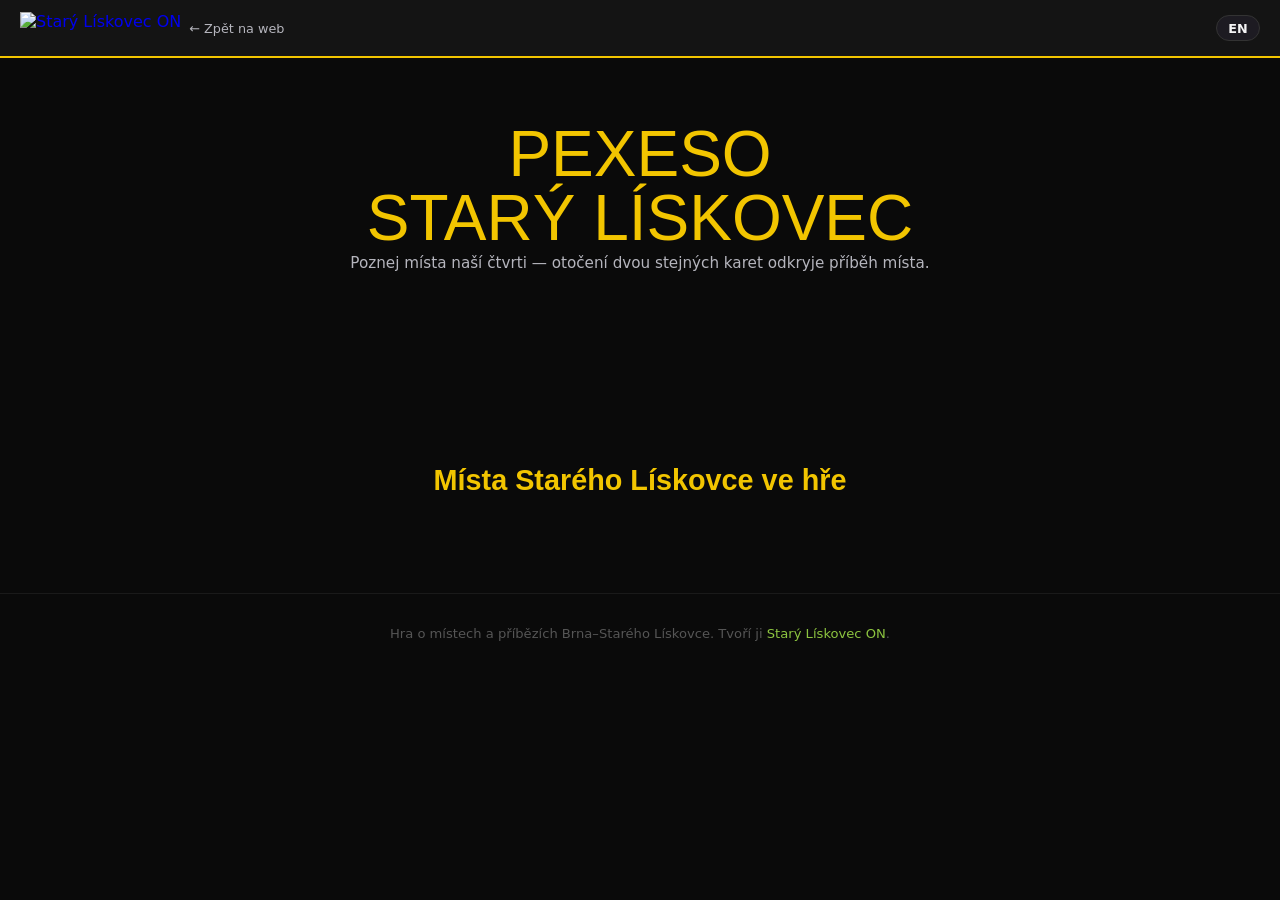
==== pexeso/index.html @ 75db8edc "pexeso: add Rounds 8 & 9 — Doprava (8) and Sport & leisure (8) Round 8 — Doprava a pohyb: tram termi" ====
<!DOCTYPE html>
<html lang="cs">
<head>
  <meta charset="UTF-8" />
  <meta name="viewport" content="width=device-width, initial-scale=1.0" />
  <title>Pexeso Starý Lískovec — Poznej svůj Lískovec</title>
  <meta name="description" content="Zdarma online pexeso s místy Brno-Starý Lískovce. Parky, školy, ulice a zajímavosti naší čtvrti. Hra pro celou rodinu." />
  <meta name="theme-color" content="#0a0a0a" />
  <link rel="canonical" href="https://www.staryliskovec-on.cz/pexeso/" />
  <meta property="og:title" content="Pexeso Starý Lískovec — Poznej svůj Lískovec" />
  <meta property="og:description" content="Zdarma online pexeso s místy Brno-Starý Lískovce. Parky, školy, ulice a zajímavosti naší čtvrti." />
  <meta property="og:image" content="https://www.staryliskovec-on.cz/assets/og-pic.png" />
  <meta property="og:url" content="https://www.staryliskovec-on.cz/pexeso/" />
  <meta property="og:type" content="website" />
  <link rel="icon" type="image/svg+xml" href="../assets/favicon.svg" />
  <link rel="stylesheet" href="../css/fonts.css" />
  <style>
    *, *::before, *::after { box-sizing: border-box; margin: 0; padding: 0; }

    :root {
      --bg:       #0a0a0a;
      --surface:  #141414;
      --surface2: #1d1b22;
      --text:     #f4f4f5;
      --muted:    #b5b5bd;
      --yellow:   #f2c500;
      --green:    #8dc540;
      --violet:   #7a2e8e;
      --radius:   14px;
      --font-d:   "Bebas Neue", "Arial Narrow", sans-serif;
      --font-b:   "Roboto", system-ui, sans-serif;
    }

    html { scroll-behavior: smooth; }
    body { background: var(--bg); color: var(--text); font-family: var(--font-b); min-height: 100dvh; }

    /* ── HEADER ── */
    .site-header {
      display: flex; align-items: center; justify-content: space-between;
      padding: 0.75rem 1.25rem;
      background: var(--surface); border-bottom: 2px solid var(--yellow);
    }
    .site-header a { display: flex; align-items: center; gap: 0.5rem; text-decoration: none; }
    .site-header img { height: 32px; width: auto; }
    .site-header .back { font-size: 0.8rem; color: var(--muted); }
    .lang-btn {
      background: var(--surface2); border: 1px solid #333; color: var(--text);
      font-family: var(--font-b); font-size: 0.8rem; font-weight: 700;
      padding: 0.3rem 0.7rem; border-radius: 999px; cursor: pointer;
    }
    .lang-btn:hover { border-color: var(--yellow); }

    /* ── SCREENS ── */
    .screen { display: none; }
    .screen.active { display: block; }

    /* ── ROUND SELECT ── */
    #screen-select { padding: 2rem 1.25rem; text-align: center; }
    .select-title { font-family: var(--font-d); font-size: clamp(2.5rem, 8vw, 4rem); color: var(--yellow); line-height: 1; margin-bottom: 0.25rem; }
    .select-sub   { font-size: 0.95rem; color: var(--muted); margin-bottom: 2.5rem; }
    .rounds-grid  { display: grid; grid-template-columns: repeat(auto-fit, minmax(240px, 1fr)); gap: 1rem; max-width: 800px; margin: 0 auto 2.5rem; }
    .round-card {
      background: var(--surface2); border: 2px solid #2a2a2a;
      border-radius: var(--radius); padding: 1.5rem 1.25rem;
      cursor: pointer; transition: border-color 0.2s, transform 0.15s;
      text-align: left;
    }
    .round-card:hover { border-color: var(--yellow); transform: translateY(-3px); }
    .round-card.done  { border-color: var(--green); opacity: 0.7; }
    .round-card__emoji { font-size: 2.2rem; margin-bottom: 0.5rem; }
    .round-card__title { font-family: var(--font-d); font-size: 1.5rem; color: var(--yellow); margin-bottom: 0.25rem; }
    .round-card__sub   { font-size: 0.82rem; color: var(--muted); }
    .round-card__badge { display: inline-block; margin-top: 0.75rem; font-size: 0.75rem; font-weight: 700; color: var(--green); }

    /* ── GAME SCREEN ── */
    #screen-game { padding: 1rem 0.75rem; }
    .game-header { display: flex; align-items: center; justify-content: space-between; margin-bottom: 1rem; }
    .game-title  { font-family: var(--font-d); font-size: 1.6rem; color: var(--yellow); }
    .game-score  { font-size: 0.85rem; color: var(--muted); text-align: right; }
    .game-score span { color: var(--text); font-weight: 700; }

    .grid {
      display: grid;
      grid-template-columns: repeat(4, 1fr);
      gap: 0.5rem;
      max-width: 600px;
      margin: 0 auto;
    }

    /* ── CARD ── */
    .card {
      aspect-ratio: 3/4;
      perspective: 800px;
      cursor: pointer;
    }
    .card__inner {
      position: relative; width: 100%; height: 100%;
      transform-style: preserve-3d;
      transition: transform 0.45s cubic-bezier(0.4, 0, 0.2, 1);
      border-radius: 10px;
    }
    .card.flipped .card__inner,
    .card.matched .card__inner { transform: rotateY(180deg); }
    .card.matched { pointer-events: none; }

    .card__face {
      position: absolute; inset: 0;
      backface-visibility: hidden;
      border-radius: 10px;
      overflow: hidden;
      border: 2px solid #2a2a2a;
    }
    .card__back  { background: var(--surface2); display: flex; align-items: center; justify-content: center; }
    .card__back img { width: 72%; height: 72%; object-fit: contain; opacity: 0.9; }
    .card__front { transform: rotateY(180deg); background: var(--surface); }
    .card__front img { width: 100%; height: 78%; object-fit: cover; display: block; }
    .card__front .card__label {
      padding: 0.3rem 0.4rem;
      font-size: 0.65rem; font-weight: 700; line-height: 1.2;
      color: var(--text);
    }
    .card.matched .card__face { border-color: var(--green); }

    /* placeholder when no photo yet */
    .card__photo-placeholder {
      width: 100%; height: 78%;
      display: flex; align-items: center; justify-content: center;
      background: var(--surface2);
      font-size: 2rem;
    }

    /* ── INFO CARD (modal) ── */
    .info-overlay {
      position: fixed; inset: 0; background: rgba(0,0,0,0.7);
      display: flex; align-items: flex-end;
      z-index: 100; opacity: 0; pointer-events: none;
      transition: opacity 0.25s;
    }
    .info-overlay.visible { opacity: 1; pointer-events: auto; }
    .info-card {
      background: var(--surface);
      border-radius: var(--radius) var(--radius) 0 0;
      border-top: 3px solid var(--green);
      width: 100%; max-width: 600px; margin: 0 auto;
      padding: 1.5rem 1.25rem 2rem;
      transform: translateY(100%);
      transition: transform 0.35s cubic-bezier(0.4, 0, 0.2, 1);
      max-height: 75dvh; overflow-y: auto;
    }
    .info-overlay.visible .info-card { transform: translateY(0); }
    .info-card__img { width: 100%; height: 180px; object-fit: cover; border-radius: 8px; margin-bottom: 1rem; }
    .info-card__img-placeholder {
      width: 100%; height: 180px; border-radius: 8px; margin-bottom: 1rem;
      background: var(--surface2); display: flex; align-items: center; justify-content: center; font-size: 3rem;
    }
    .info-card__name     { font-family: var(--font-d); font-size: 1.8rem; color: var(--yellow); line-height: 1; margin-bottom: 0.25rem; }
    .info-card__location { font-size: 0.82rem; color: var(--green); margin-bottom: 0.75rem; }
    .info-card__desc     { font-size: 0.92rem; line-height: 1.6; color: var(--text); margin-bottom: 0.5rem; }
    .info-card__history  { font-size: 0.82rem; line-height: 1.5; color: var(--muted); font-style: italic; margin-bottom: 1.25rem; }
    .info-card__close {
      width: 100%; padding: 0.7rem; background: var(--green); color: #000;
      font-family: var(--font-b); font-size: 0.95rem; font-weight: 700;
      border: none; border-radius: 999px; cursor: pointer;
    }
    .info-card__close:hover { background: #6fa72f; }

    /* ── ROUND COMPLETE ── */
    #screen-round-end { padding: 3rem 1.5rem; text-align: center; }
    .end-emoji  { font-size: 4rem; margin-bottom: 1rem; }
    .end-title  { font-family: var(--font-d); font-size: 3rem; color: var(--yellow); margin-bottom: 0.5rem; }
    .end-stats  { font-size: 1rem; color: var(--muted); margin-bottom: 2rem; }
    .end-stats b { color: var(--text); }
    .btn-row    { display: flex; flex-direction: column; gap: 0.75rem; max-width: 300px; margin: 0 auto; }
    .btn { display: inline-block; padding: 0.75rem 1.75rem; border-radius: 999px; font-weight: 700; font-size: 0.95rem; cursor: pointer; border: 2px solid transparent; text-decoration: none; text-align: center; transition: 0.2s; }
    .btn--green  { background: var(--green);  color: #000; }
    .btn--green:hover  { background: #6fa72f; }
    .btn--yellow { background: var(--yellow); color: #000; }
    .btn--yellow:hover { background: #d4ac00; }
    .btn--ghost  { background: transparent; border-color: #444; color: var(--text); }
    .btn--ghost:hover  { border-color: var(--yellow); color: var(--yellow); }

    /* ── ALL COMPLETE ── */
    #screen-all-done { padding: 3rem 1.5rem; text-align: center; }
    .done-logo { width: 100px; margin: 0 auto 1.5rem; display: block; }
    .done-title { font-family: var(--font-d); font-size: clamp(2rem,10vw,3.5rem); color: var(--yellow); line-height: 1; margin-bottom: 0.5rem; }
    .done-sub   { font-size: 0.95rem; color: var(--muted); max-width: 34ch; margin: 0 auto 2rem; line-height: 1.6; }

    /* ── HIDDEN SEO CONTENT ── */
    .seo-content { max-width: 700px; margin: 3rem auto 2rem; padding: 0 1.25rem; }
    .seo-content h2 { font-family: var(--font-d); font-size: 1.8rem; color: var(--yellow); margin-bottom: 1.5rem; }
    .seo-place { margin-bottom: 1.5rem; padding-bottom: 1.5rem; border-bottom: 1px solid #222; }
    .seo-place h3 { font-size: 1rem; font-weight: 700; color: var(--text); margin-bottom: 0.25rem; }
    .seo-place p  { font-size: 0.85rem; color: var(--muted); line-height: 1.6; }

    /* ── FOOTER ── */
    .site-footer { text-align: center; padding: 2rem 1rem; border-top: 1px solid #1a1a1a; margin-top: 2rem; }
    .site-footer p { font-size: 0.82rem; color: #555; }
    .site-footer a { color: var(--green); text-decoration: none; }
    .site-footer a:hover { text-decoration: underline; }

    /* ── DIFFICULTY SELECTOR ── */
    .diff-selector { display: flex; gap: 0.5rem; justify-content: center; margin-bottom: 2rem; flex-wrap: wrap; }
    .diff-btn {
      background: var(--surface2); border: 2px solid #333; color: var(--text);
      font-family: var(--font-b); font-size: 0.82rem; font-weight: 700;
      padding: 0.4rem 1.2rem; border-radius: 999px; cursor: pointer;
      transition: border-color 0.2s, color 0.2s; text-align: center; line-height: 1.4;
    }
    .diff-btn:hover { border-color: var(--yellow); }
    .diff-btn.active { border-color: var(--yellow); color: var(--yellow); }
    .diff-btn__sub { font-size: 0.68rem; font-weight: 400; color: var(--muted); display: block; }
    .diff-btn.active .diff-btn__sub { color: var(--yellow); opacity: 0.7; }

    /* ── CATEGORY PILLS (in-game) ── */
    .cat-pills { display: flex; gap: 0.4rem; flex-wrap: wrap; padding: 0.25rem 0.75rem 0.5rem; }
    .cat-pill {
      background: var(--surface2); border: 1.5px solid #333; color: var(--muted);
      font-family: var(--font-b); font-size: 0.72rem; font-weight: 700;
      padding: 0.3rem 0.75rem; border-radius: 999px; cursor: pointer;
      transition: border-color 0.15s, color 0.15s;
    }
    .cat-pill:hover { border-color: var(--yellow); color: var(--text); }
    .cat-pill.active { border-color: var(--yellow); color: var(--yellow); pointer-events: none; }

    @media (max-width: 400px) {
      .grid { grid-template-columns: repeat(4, 1fr); gap: 0.3rem; }
    }
  </style>
</head>
<body>

<header class="site-header">
  <a href="../" aria-label="Starý Lískovec ON">
    <img src="../assets/logo-slon-podelne.svg" alt="Starý Lískovec ON" />
    <span class="back" data-i18n="back_link">← Zpět na web</span>
  </a>
  <button class="lang-btn" id="lang-btn" type="button">EN</button>
</header>

<!-- ═══════════════════════════════════════════════════
     SCREEN 1: Round selector
════════════════════════════════════════════════════ -->
<div class="screen active" id="screen-select">
  <div style="padding: 2rem 1.25rem; text-align: center;">
    <p class="select-title" data-i18n="title">PEXESO<br>STARÝ LÍSKOVEC</p>
    <p class="select-sub" data-i18n="subtitle">Poznej místa naší čtvrti — otočení dvou stejných karet odkryje příběh místa.</p>
    <div class="diff-selector" id="diff-selector"></div>
    <div class="rounds-grid" id="rounds-grid"></div>
  </div>
  <section class="seo-content" aria-label="Místa ve hře">
    <h2 data-i18n="seo_heading">Místa Starého Lískovce ve hře</h2>
    <div id="seo-list"></div>
  </section>
</div>

<!-- ═══════════════════════════════════════════════════
     SCREEN 2: Game
════════════════════════════════════════════════════ -->
<div class="screen" id="screen-game">
  <div id="game-header" class="game-header" style="padding: 0 0.75rem;"></div>
  <div class="cat-pills" id="cat-pills"></div>
  <div class="grid" id="grid"></div>
</div>

<!-- ═══════════════════════════════════════════════════
     SCREEN 3: Round complete
════════════════════════════════════════════════════ -->
<div class="screen" id="screen-round-end">
  <div class="end-emoji">🎉</div>
  <p class="end-title" data-i18n="round_done">Kolo splněno!</p>
  <p class="end-stats" id="end-stats"></p>
  <div class="btn-row" id="end-btns"></div>
</div>

<!-- ═══════════════════════════════════════════════════
     SCREEN 4: All done
════════════════════════════════════════════════════ -->
<div class="screen" id="screen-all-done">
  <img class="done-logo" src="../assets/logo-slon.svg" alt="Starý Lískovec ON" />
  <p class="done-title" data-i18n="all_done_title">Znáš Lískovec!</p>
  <p class="done-sub" data-i18n="all_done_sub">Prošel/a jsi všechna tři kola a poznal/a 18 míst naší čtvrti. Skvělá práce!</p>
  <div class="btn-row" style="max-width:300px; margin: 0 auto;">
    <a class="btn btn--yellow" href="../" data-i18n="all_done_cta">Víc o Starém Lískovci ON →</a>
    <button class="btn btn--ghost" id="btn-restart" data-i18n="restart">Hrát znovu</button>
  </div>
</div>

<!-- ═══════════════════════════════════════════════════
     INFO CARD OVERLAY
════════════════════════════════════════════════════ -->
<div class="info-overlay" id="info-overlay" role="dialog" aria-modal="true" aria-label="Informace o místě">
  <div class="info-card" id="info-card">
    <div id="info-media"></div>
    <p class="info-card__name"    id="info-name"></p>
    <p class="info-card__location" id="info-location"></p>
    <p class="info-card__desc"    id="info-desc"></p>
    <p class="info-card__history" id="info-history"></p>
    <button class="info-card__close" id="info-close" data-i18n="info_close">Pokračovat ve hře</button>
  </div>
</div>

<footer class="site-footer">
  <p data-i18n="footer_text">Hra o místech a příbězích Brna–Starého Lískovce. Tvoří ji <a href="../">Starý Lískovec ON</a>.</p>
</footer>

<script>
// ══════════════════════════════════════════════════════════
//  GAME DATA
//
//  ROUNDS is the master list of categories. Each round has a
//  `places` pool — add as many entries as you like. When the
//  player starts a round, a random subset is drawn from the
//  pool (size depends on the chosen difficulty), so the game
//  is different every time.
//
//  Shape of each place object:
//    {
//      id: "unique-slug",       // internal identifier — no spaces, no Czech diacritics
//      photo: "assets/foo.jpg", // relative path, or null to show the emoji instead
//      emoji: "🌳",             // fallback icon shown when photo is null
//      cs: { name, location, desc, history },  // Czech text
//      en: { name, location, desc, history },  // English text
//    }
//
//  Both `cs` and `en` blocks are required — the game switches
//  language without reloading, so both must always be present.
// ══════════════════════════════════════════════════════════
const ROUNDS = [
  {
    id: 1, emoji: "🌳",
    cs: { title: "Příroda a parky" },
    en: { title: "Nature & parks" },
    places: [
      {
        id: "park-pod-sidlistem", photo: null, emoji: "🌲",
        cs: { name: "Park Pod sídlištěm", location: "Pod sídlištěm, Brno-Starý Lískovec",
          desc: "Oblíbený park místních obyvatel s travnatými plochami a vzrostlými stromy. Pravidelně se zde konají komunitní úklidy, které organizují místní spolky.",
          history: "Park vznikl v 70. letech 20. století jako součást plánování sídlištní zástavby. Prošel postupnými úpravami a dnes slouží všem generacím." },
        en: { name: "Pod sídlištěm Park", location: "Pod sídlištěm, Brno-Starý Lískovec",
          desc: "A favourite park with grassy areas and mature trees, hosting regular community clean-ups organised by local associations.",
          history: "The park was laid out in the 1970s as part of housing estate planning and has been gradually improved to serve all generations." },
      },
      {
        id: "hriste-labska", photo: null, emoji: "⚽",
        cs: { name: "Hřiště u ZŠ Labská", location: "Labská, Brno-Starý Lískovec",
          desc: "Sportovní areál u základní školy Labská. Slouží žákům přes den a veřejnosti po vyučování — ideální místo pro fotbal, basketbal i volný pohyb.",
          history: "Hřiště bylo vybudováno společně se školou v 60. letech a od té doby prošlo několika rekonstrukcemi povrchu." },
        en: { name: "Sports field, ZŠ Labská", location: "Labská, Brno-Starý Lískovec",
          desc: "The sports area beside Labská primary school serves pupils during the day and the public after hours — ideal for football, basketball and free play.",
          history: "Built alongside the school in the 1960s, the pitch has been resurfaced several times since." },
      },
      {
        id: "park-kroupova", photo: null, emoji: "🌳",
        cs: { name: "Zeleň u Kroupovy", location: "Kroupova, Brno-Starý Lískovec",
          desc: "Zelený pás podél ulice Kroupova poskytuje stín a prostor k odpočinku. Místní ho využívají pro procházky s dětmi i domácími mazlíčky.",
          history: "Stromořadí podél Kroupovy bylo vysazeno při výstavbě okolní zástavby a tvoří jeden z mála přirozených zelených koridorů v části obce." },
        en: { name: "Green strip, Kroupova", location: "Kroupova, Brno-Starý Lískovec",
          desc: "A green belt along Kroupova street providing shade and a place to rest, popular for walks with children and pets.",
          history: "The tree line was planted during the surrounding construction and forms one of the few natural green corridors in this part of the district." },
      },
      {
        id: "hriste-kosmonautu", photo: null, emoji: "🛝",
        cs: { name: "Dětské hřiště Kosmonautů", location: "Kosmonautů, Brno-Starý Lískovec",
          desc: "Jedno z nejfrekventovanějších dětských hřišť v obvodu. Houpačky, skluzavky a pískoviště lákají rodiny z celého sídliště.",
          history: "Hřiště bylo obnoveno v roce 2019 za přispění městské části a nahradilo původní zastaralé vybavení z 80. let." },
        en: { name: "Playground, Kosmonautů", location: "Kosmonautů, Brno-Starý Lískovec",
          desc: "One of the busiest playgrounds in the district. Swings, slides and a sandpit attract families from across the estate.",
          history: "Renovated in 2019 with city-district funding, replacing the original equipment from the 1980s." },
      },
      {
        id: "lesopark", photo: null, emoji: "🍃",
        cs: { name: "Lesopark na hranici obvodu", location: "Jihozápadní okraj, Brno-Starý Lískovec",
          desc: "Přírodní lesopark na jihozápadní hranici obvodu navazuje na Kohoutovický les. Oblíbené místo pro procházky, nordic walking i výlety s dětmi.",
          history: "Lesní porosty zde existují od středověku. V moderní době slouží jako přirozený biokoridor a útočiště pro ptactvo i drobnou zvěř." },
        en: { name: "Forest park, SW border", location: "Southwest edge, Brno-Starý Lískovec",
          desc: "A natural forest park on the south-western boundary connecting to Kohoutovice forest — popular for walks, nordic walking and family outings.",
          history: "Woodland has existed here since medieval times. Today it serves as a natural wildlife corridor and refuge for birds and small animals." },
      },
      {
        id: "komunitni-zahrada", photo: null, emoji: "🌻",
        cs: { name: "Komunitní zahrada", location: "Starý Lískovec (plánovaná lokalita)",
          desc: "Plánovaná komunitní zahrada, kde by si sousedé mohli pěstovat zeleninu, bylinky a ovoce. Projekt podporuje náš volební program.",
          history: "Komunitní zahrady se v Brně rozvíjí od roku 2010. Starý Lískovec zatím vlastní prostor nemá — chceme to změnit." },
        en: { name: "Community garden", location: "Starý Lískovec (planned location)",
          desc: "A planned community garden where neighbours could grow vegetables, herbs and fruit together — a project supported by our programme.",
          history: "Community gardens have been developing in Brno since 2010. Starý Lískovec has no dedicated space yet — we want to change that." },
      },
      {
        id: "zahradky", photo: null, emoji: "🥕",
        cs: { name: "Zahrádkářská kolonie", location: "Jihozápadní okraj, Brno-Starý Lískovec",
          desc: "Rozsáhlá kolonie zahrádek na okraji sídliště, kde místní pěstují zeleninu, ovoce i okrasné rostliny. Klidné místo pro relaxaci a kontakt s přírodou.",
          history: "Zahrádkářské kolonie vznikaly v Brně od 50. let jako kompenzace sídlištního způsobu bydlení. Tato kolonie funguje od 60. let a sdružuje přes 80 zahrádkářů." },
        en: { name: "Allotment gardens", location: "Southwest edge, Brno-Starý Lískovec",
          desc: "An extensive allotment colony at the estate's edge where locals grow vegetables, fruit and ornamentals — a quiet retreat and connection to nature.",
          history: "Allotment colonies spread across Brno from the 1950s as compensation for apartment living. This one has operated since the 1960s with over 80 plot-holders." },
      },
      {
        id: "dtj-hriste", photo: null, emoji: "🏟️",
        cs: { name: "Sportoviště DTJ", location: "Starý Lískovec, Brno",
          desc: "Sportovní areál Dělnické tělovýchovné jednoty s hřišti pro fotbal, tenis a volnočasové aktivity. Středisko sportu pro celé sídliště.",
          history: "DTJ působí v Starém Lískovci od meziválečného období. Areál byl rozšířen v 80. letech a dodnes slouží desítkám sportovních oddílů pro děti i dospělé." },
        en: { name: "DTJ sports complex", location: "Starý Lískovec, Brno",
          desc: "A sports complex of the Workers' Athletic Association with football, tennis and leisure facilities — the district's main sports hub.",
          history: "The DTJ has been active in Starý Lískovec since the inter-war period. The complex was expanded in the 1980s and still hosts dozens of sports clubs." },
      },
    ]
  },
  {
    id: 2, emoji: "🏛️",
    cs: { title: "Kultura a školy" },
    en: { title: "Culture & schools" },
    places: [
      {
        id: "kulturni-dum", photo: null, emoji: "🎭",
        cs: { name: "Kulturní dům Starý Lískovec", location: "Starý Lískovec, Brno",
          desc: "Centrum kulturního a společenského života ve čtvrti. Konají se zde plesy, divadelní představení, výstavy a komunitní akce včetně zahájení naší kampaně.",
          history: "Kulturní dům byl vybudován v 70. letech jako součást vybavenosti sídliště. Prošel rekonstrukcí a dnes nabízí moderní zázemí pro kulturní život obvodu." },
        en: { name: "Starý Lískovec Community Centre", location: "Starý Lískovec, Brno",
          desc: "The hub of cultural and community life in the district — hosting balls, theatre, exhibitions and events, including the launch of our campaign.",
          history: "Built in the 1970s as part of the housing estate amenities, the centre was renovated and now offers modern facilities for local cultural life." },
      },
      {
        id: "zs-labska", photo: null, emoji: "🎒",
        cs: { name: "ZŠ Labská", location: "Labská 27, Brno–Starý Lískovec",
          desc: "Největší základní škola v obvodu s 464 žáky a 20 třídami. Nabízí sportovní třídy zaměřené na lední hokej od 5. ročníku. Součástí areálu je bazén, dvě tělocvičny a rozsáhlé venkovní hřiště.",
          history: "Škola byla otevřena v roce 1967 a nese název ulice, na níž stojí. Za svou historii vychovala celé generace obyvatel Lískovce." },
        en: { name: "Labská Primary School", location: "Labská 27, Brno–Starý Lískovec",
          desc: "The largest school in the district with 464 pupils and 20 classes. Offers sports-focused classes in ice hockey from grade 5. The campus includes a swimming pool, two gyms and extensive outdoor facilities.",
          history: "The school opened in 1967 and is named after the street it stands on. Over the decades it has educated entire generations of Lískovec residents." },
      },
      {
        id: "zs-bosonozska", photo: null, emoji: "🏫",
        cs: { name: "ZŠ Bosonožská", location: "Bosonožská 9, Brno–Starý Lískovec",
          desc: "Škola s 504 žáky a 22 třídami, fakultní škola Pedagogické fakulty MU. Disponuje dvěma tělocvičnami, novým venkovním hřištěm, jazykovými učebnami a dvěma počítačovými laboratořemi.",
          history: "Spolupracuje s Masarykovou univerzitou jako místo praxe budoucích učitelů. Leží na jihozápadním okraji obvodu a je dobře dostupná tramvajemi i autobusy." },
        en: { name: "Bosonožská Primary School", location: "Bosonožská 9, Brno–Starý Lískovec",
          desc: "A school of 504 pupils in 22 classes and a faculty school of the MU Faculty of Education. Facilities include two gyms, a new outdoor pitch, language rooms and two computer labs.",
          history: "The school cooperates with Masaryk University as a training ground for future teachers. It is well served by trams and buses on the south-western edge of the district." },
      },
      {
        id: "zs-premyslovny", photo: null, emoji: "🧒",
        cs: { name: "ZŠ a MŠ Elišky Přemyslovny", location: "Elišky Přemyslovny 10, Brno–Starý Lískovec",
          desc: "Menší škola rodinného typu s přibližně 270 žáky, jejíž součástí je i mateřská škola. Příjemná atmosféra a přímé propojení se samosprávou MČ jsou jejím hlavním rysem.",
          history: "Školu zřizuje přímo MČ Brno-Starý Lískovec. Je pojmenovaná po Elišce Přemyslovně, české královně ze 14. století." },
        en: { name: "Elišky Přemyslovny Primary & Nursery School", location: "Elišky Přemyslovny 10, Brno–Starý Lískovec",
          desc: "A smaller, family-type school of around 270 pupils which also includes a nursery school. Its relaxed atmosphere and close community ties are its defining qualities.",
          history: "Established directly by the Starý Lískovec city district. Named after Eliška Přemyslovna, a 14th-century Bohemian queen." },
      },
      {
        id: "knihovna", photo: null, emoji: "📚",
        cs: { name: "Místní knihovna", location: "Starý Lískovec, Brno",
          desc: "Pobočka Moravské zemské knihovny v Starém Lískovci. Nabízí výpůjčky, dětský koutek a přednáškové akce. Místo debat a setkání.",
          history: "Knihovna v obvodu funguje od 80. let a postupně rozšiřovala svou nabídku. Dnes je důležitým komunitním prostorem pro vzdělávání i volný čas." },
        en: { name: "Local library", location: "Starý Lískovec, Brno",
          desc: "A branch of the Moravian Regional Library offering loans, a children's corner and lecture events — a venue for debates and community meetings.",
          history: "The library has been serving the district since the 1980s, gradually expanding its offer into an important community space for education and leisure." },
      },
      {
        id: "sokolovna", photo: null, emoji: "🤸",
        cs: { name: "Sokolovna Starý Lískovec", location: "Starý Lískovec, Brno",
          desc: "Tělocvična a spolkový dům místního Sokola. Nabízí sportovní aktivity pro děti i dospělé a hostí komunitní setkání po celý rok.",
          history: "Sokolská jednota v Starém Lískovci působí od počátku 20. století a sokolovna je symbolem kontinuity spolkového života v obvodu." },
        en: { name: "Sokol hall, Starý Lískovec", location: "Starý Lískovec, Brno",
          desc: "The gym and clubhouse of the local Sokol association, offering sports activities for children and adults and hosting community events year-round.",
          history: "The Sokol association in Starý Lískovec dates to the early 20th century; the hall symbolises the continuity of civic life in the district." },
      },
      {
        id: "kostel", photo: null, emoji: "⛪",
        cs: { name: "Kostel sv. Jana Nepomuckého", location: "Starý Lískovec, Brno",
          desc: "Farní kostel jako duchovní a architektonická dominanta obvodu. Místo pravidelných bohoslužeb i kulturních akcí.",
          history: "Kostel sv. Jana Nepomuckého pochází z 18. století a je jednou z nejstarších staveb v Starém Lískovci, připomínající historii obce před výstavbou sídliště." },
        en: { name: "St John of Nepomuk Church", location: "Starý Lískovec, Brno",
          desc: "The parish church — a spiritual and architectural landmark of the district, hosting regular services and cultural events.",
          history: "The Church of St John of Nepomuk dates from the 18th century and is one of the oldest buildings in Starý Lískovec, recalling the village that preceded the housing estate." },
      },
      {
        id: "ms", photo: null, emoji: "🧒",
        cs: { name: "Mateřská škola", location: "Starý Lískovec, Brno",
          desc: "Mateřská škola v obvodu je nezbytnou součástí zázemí pro mladé rodiny. Kapacita a kvalita předškolní výchovy patří mezi naše hlavní priority.",
          history: "Mateřská škola v Starém Lískovci vznikla spolu se sídlišťní zástavbou v 60.–70. letech a od té doby pečuje o nejmenší obyvatele čtvrti." },
        en: { name: "Kindergarten", location: "Starý Lískovec, Brno",
          desc: "The local kindergarten is essential infrastructure for young families. Capacity and quality of pre-school care are key priorities in our programme.",
          history: "The kindergarten was established alongside the housing estate construction in the 1960s–70s and has cared for the district's youngest residents ever since." },
      },
      {
        id: "zdravotni-stredisko", photo: null, emoji: "🏥",
        cs: { name: "Zdravotní středisko", location: "Starý Lískovec, Brno",
          desc: "Ambulantní středisko nabízí praktické lékaře, pediatry a specialisty přímo v obvodu. Dostupná zdravotní péče v docházkové vzdálenosti je pro rodiny zásadní.",
          history: "Středisko bylo vybudováno jako součást komplexní vybavenosti sídliště v 70. letech. Po modernizaci zajišťuje základní zdravotní péči pro tisíce obyvatel." },
        en: { name: "Health centre", location: "Starý Lískovec, Brno",
          desc: "The local health centre provides GPs, paediatricians and specialists within the district. Walkable healthcare is essential for families.",
          history: "Built as part of the comprehensive estate amenities in the 1970s, the centre was modernised and now serves thousands of residents." },
      },
      {
        id: "posta", photo: null, emoji: "📬",
        cs: { name: "Pošta Starý Lískovec", location: "Starý Lískovec, Brno",
          desc: "Místní pobočka České pošty obsluhující potřeby celého obvodu — pro balíky, platby i úřední zásilky. Místo, kam chodí každý.",
          history: "Poštovní provoz v Starém Lískovci byl zřízen po připojení k Brnu v roce 1944. Dnešní pobočka je výsledkem opakovaných modernizací poštovní sítě." },
        en: { name: "Post office", location: "Starý Lískovec, Brno",
          desc: "The local Czech Post branch serves the entire district for parcels, payments and official mail — a place everyone visits.",
          history: "Postal services were established after Starý Lískovec's incorporation into Brno in 1944. The current branch is the result of repeated network modernisations." },
      },
    ]
  },
  {
    id: 3, emoji: "🏘️",
    cs: { title: "Ulice a historie" },
    en: { title: "Streets & history" },
    places: [
      {
        id: "kosmonautu", photo: null, emoji: "🚀",
        cs: { name: "Ulice Kosmonautů", location: "Kosmonautů, Brno-Starý Lískovec",
          desc: "Jedna z hlavních ulic sídliště, lemovaná panelovými domy a vzrostlými stromy. Centrem každodenního života mnoha rodin.",
          history: "Ulice dostala název v roce 1963 na počest sovětských kosmonautů. Jan Novotný, jeden z našich kandidátů, tu žije posledních deset let." },
        en: { name: "Kosmonautů Street", location: "Kosmonautů, Brno-Starý Lískovec",
          desc: "One of the estate's main streets, lined with panel-block buildings and mature trees — the centre of everyday life for many families.",
          history: "The street was named in 1963 in honour of Soviet cosmonauts. Jan Novotný, one of our candidates, has lived here for the past ten years." },
      },
      {
        id: "slanska", photo: null, emoji: "🛣️",
        cs: { name: "Slánská ulice", location: "Slánská, Brno-Starý Lískovec",
          desc: "Rušná ulice procházející obvodem, kde vedeme debatu o rekonstrukci chodníků a plánované cyklotrase. Bezpečnost chodců je klíčové téma.",
          history: "Slánská patří k nejstarším komunikacím v oblasti a spojuje Starý Lískovec s přilehlými čtvrtěmi. Její úprava je dlouhodobě plánovaná." },
        en: { name: "Slánská Street", location: "Slánská, Brno-Starý Lískovec",
          desc: "A busy street through the district where we debate pavement renovation and a planned cycle path — pedestrian safety is a key issue.",
          history: "Slánská is one of the oldest routes in the area, connecting Starý Lískovec to adjacent neighbourhoods. Its improvement has long been on the planning agenda." },
      },
      {
        id: "namesti", photo: null, emoji: "🏪",
        cs: { name: "Malé náměstíčko u obchodního centra", location: "Centrum, Brno-Starý Lískovec",
          desc: "Neformální veřejný prostor u obchodního centra, kde se lidé přirozeně potkávají. Chceme ho zklidnit a přidat zeleň a místa k sezení.",
          history: "Prostor vznikl organicky s výstavbou obchodní vybavenosti sídliště. Dnes funguje jako de facto náměstí, ačkoli nikdy nebyl jako náměstí navržen." },
        en: { name: "Small square by the shopping centre", location: "Centre, Brno-Starý Lískovec",
          desc: "An informal public space by the shopping centre where people naturally gather. We want to calm traffic here and add greenery and seating.",
          history: "The space emerged organically with the estate's commercial development. Today it functions as a de facto square, though it was never designed as one." },
      },
      {
        id: "albert", photo: null, emoji: "🛒",
        cs: { name: "Albert Starý Lískovec", location: "Starý Lískovec, Brno",
          desc: "Hlavní supermarket v obvodu a přirozený bod každodenního setkávání. Okolí obchodu chceme zkulturnit a zpřístupnit pro chodce a cyklisty.",
          history: "Obchodní centrum bylo vybudováno v 90. letech a nahradilo původní menší prodejny ze sídlištní éry. Dnes je nenahraditelnou součástí infrastruktury obvodu." },
        en: { name: "Albert, Starý Lískovec", location: "Starý Lískovec, Brno",
          desc: "The district's main supermarket and a natural daily meeting point. We want to improve the surrounding area for pedestrians and cyclists.",
          history: "The shopping centre was built in the 1990s, replacing the smaller estate-era shops. It is now an indispensable part of the district's infrastructure." },
      },
      {
        id: "labska-ul", photo: null, emoji: "🏫",
        cs: { name: "Ulice Labská", location: "Labská, Brno-Starý Lískovec",
          desc: "Klidná ulice v srdci obvodu nesoucí jméno řeky Labe. Nachází se tu základní škola, zástavba rodinných domů i bytové domy.",
          history: "Pojmenování podle řeky Labe je součástí sídlištní tradice pojmenování ulic po českých vodních tocích. Ulice vznikla v 60. letech spolu s přilehlou školou." },
        en: { name: "Labská Street", location: "Labská, Brno-Starý Lískovec",
          desc: "A quiet street in the heart of the district named after the Elbe river, home to the primary school alongside family and apartment housing.",
          history: "Named after the Elbe as part of the estate tradition of naming streets after Czech waterways. The street was created in the 1960s together with the adjacent school." },
      },
      {
        id: "historicke-jadro", photo: null, emoji: "🏚️",
        cs: { name: "Historické jádro obce", location: "Původní zástavba, Brno-Starý Lískovec",
          desc: "Starý Lískovec existoval jako samostatná obec dlouho před výstavbou sídliště. Původní zástavba s usedlostmi a statky je stále patrná v severní části obvodu.",
          history: "První písemná zmínka o Starém Lískovci pochází z roku 1365. Obec byla připojena k Brnu v roce 1944 a v 60. letech výrazně přestavěna sídlištní zástavbou." },
        en: { name: "Historic village core", location: "Original settlement, Brno-Starý Lískovec",
          desc: "Starý Lískovec existed as an independent village long before the housing estate. Original farmsteads and cottages are still visible in the northern part of the district.",
          history: "The first written record of Starý Lískovec dates to 1365. The village was incorporated into Brno in 1944 and largely rebuilt with housing estates in the 1960s." },
      },
      {
        id: "garace", photo: null, emoji: "🅿️",
        cs: { name: "Garážové domy", location: "Starý Lískovec, Brno",
          desc: "Řadové garáže a garážové domy jsou typickým prvkem sídlištní krajiny. Debata o jejich přestavbě na komunitní prostory nebo moderní parkovací domy je stále aktuální.",
          history: "Garáže byly stavěny od 70. let jako reakce na rostoucí automobilizaci sídliště. Dnes jsou předmětem diskuse o modernizaci veřejného prostoru a dopravě v klidu." },
        en: { name: "Estate garage blocks", location: "Starý Lískovec, Brno",
          desc: "Row garages and garage blocks are a typical feature of the estate landscape. The debate about converting them into community spaces or modern parking structures remains current.",
          history: "The garages were built from the 1970s in response to growing car ownership. Today they are the subject of discussions about modernising public space and parking management." },
      },
      {
        id: "vltavska", photo: null, emoji: "🛤️",
        cs: { name: "Ulice Vltavská", location: "Vltavská, Brno-Starý Lískovec",
          desc: "Klidnější obytná ulice pojmenovaná po řece Vltavě. Typická ukázka sídlištní zástavby s potenciálem pro zklidnění dopravy a zlepšení veřejného prostoru.",
          history: "Jako mnohé ulice v Starém Lískovci nese jméno českého vodního toku. Zástavba vznikla v 60.–70. letech jako součást první vlny rozvoje sídliště." },
        en: { name: "Vltavská Street", location: "Vltavská, Brno-Starý Lískovec",
          desc: "A quieter residential street named after the Vltava river — a typical example of estate housing with potential for traffic calming and public-space improvement.",
          history: "Like many streets in Starý Lískovec, it is named after a Czech waterway. The buildings date from the 1960s–70s as part of the estate's first development wave." },
      },
    ]
  },
  {
    id: 4, emoji: "🏢",
    cs: { title: "Občanská vybavenost" },
    en: { title: "Public services" },
    places: [
      {
        id: "urad-mc", photo: null, emoji: "🏢",
        cs: { name: "Úřad MČ Brno-Starý Lískovec", location: "Oderská 4, Brno–Starý Lískovec",
          desc: "Sídlo samosprávy MČ. Odbory zajišťují stavební agendu, sociální dávky, majetkové záležitosti i evidenci obyvatel. Úřad zřizuje místní školy, zdravotní středisko i domovy pro seniory.",
          history: "MČ Brno-Starý Lískovec vznikla v roce 1990 po obnovení samosprávy. Zastupitelstvo má 21 členů a schází se zpravidla jednou měsíčně." },
        en: { name: "Starý Lískovec District Office", location: "Oderská 4, Brno–Starý Lískovec",
          desc: "Seat of local government. The office handles planning, social services, property and resident registration, and funds local schools and senior care homes.",
          history: "The city district was established in 1990 after the restoration of self-government. The 21-member council meets roughly once a month." },
      },
      {
        id: "domov-kosmonautu", photo: null, emoji: "👴",
        cs: { name: "Domov pro seniory Kosmonautů", location: "Kosmonautů 21, Brno–Starý Lískovec",
          desc: "Domov pro seniory s kapacitou 119 klientů, zahrnující i oddělení se zvláštním režimem (DZR) pro klienty s demencí. Poskytuje péči, ošetřovatelství a aktivizační programy.",
          history: "Nese název ulice, pojmenované v 60. letech na počest sovětských kosmonautů. Jeden ze dvou domovů pro seniory, které město Brno provozuje přímo v Starém Lískovci." },
        en: { name: "Kosmonautů Senior Care Home", location: "Kosmonautů 21, Brno–Starý Lískovec",
          desc: "A residential care home for 119 clients including a special-regime unit (DZR) for residents with dementia. Provides personal care, nursing and activation programmes.",
          history: "Named after the street, which was named in the 1960s in honour of Soviet cosmonauts. One of two city-run senior care homes in Starý Lískovec." },
      },
      {
        id: "domov-mikulaskovo", photo: null, emoji: "🏠",
        cs: { name: "Domov pro seniory Mikuláškovo nám.", location: "Mikuláškovo náměstí 20, Brno–Starý Lískovec",
          desc: "Menší domov pro seniory s kapacitou 60 lůžek zaměřený na individuální přístup a aktivní trávení volného času. Leží v klidné části obvodu u malého náměstíčka.",
          history: "Spolu s domovem na Kosmonautů tvoří páteřní síť péče o seniory v Starém Lískovci. Oba jsou zřizovány přímo statutárním městem Brnem." },
        en: { name: "Mikuláškovo nám. Senior Home", location: "Mikuláškovo náměstí 20, Brno–Starý Lískovec",
          desc: "A smaller 60-bed care home focused on individual attention and active programming, set in a quiet part of the district by a small square.",
          history: "Together with the Kosmonautů home it forms the backbone of senior care in Starý Lískovec. Both are operated directly by the City of Brno." },
      },
      {
        id: "poliklinika-psl", photo: null, emoji: "🏥",
        cs: { name: "Poliklinika Starý Lískovec", location: "U Pošty 14, Brno–Starý Lískovec",
          desc: "Soukromá poliklinika nabízející praktické lékaře, zubaře, specialisty, rehabilitaci, lékárnu i optiku na jednom místě. Součástí skupiny Privamed od roku 2016.",
          history: "Navazuje na tradici zdravotního střediska z 70. let. Název ulice U Pošty napovídá, že hned vedle stojí i pobočka České pošty — dvě klíčové instituce sídliště naproti sobě." },
        en: { name: "Starý Lískovec Polyclinic", location: "U Pošty 14, Brno–Starý Lískovec",
          desc: "A private polyclinic offering GPs, dentists, specialists, physiotherapy, a pharmacy and an optician under one roof. Part of the Privamed Group since 2016.",
          history: "Continues the tradition of the health centre built in the 1970s. The street name U Pošty reflects that the district post office stands right next door." },
      },
      {
        id: "fn-brno", photo: null, emoji: "🏨",
        cs: { name: "FN Brno — areál Bohunice", location: "Jihlavská 20, hranice Bohunice / Starý Lískovec",
          desc: "Velký pavilonový komplex fakultní nemocnice zasahující na katastr Starého Lískovce. Poskytuje specializovanou péči celému jihomoravskému regionu a je výukovou základnou LF MU.",
          history: "Výstavba areálu probíhala od 60. let. Nejnovější výškový pavilon L stojí přímo na území Starého Lískovce a je dominantou viditelnou z celé části jihu Brna." },
        en: { name: "FN Brno — Bohunice campus", location: "Jihlavská 20, Bohunice / Starý Lískovec boundary",
          desc: "The large pavilion campus of Faculty Hospital Brno extends into Starý Lískovec's cadastral area. It serves the entire South Moravian region and is a teaching hospital for the MU Faculty of Medicine.",
          history: "Construction began in the 1960s. The newest high-rise pavilion L stands on Starý Lískovec territory and is a landmark visible from across the south of Brno." },
      },
      {
        id: "kjm-pobocka", photo: null, emoji: "📖",
        cs: { name: "Knihovna J. Mahena — pobočka", location: "Kurská 1, Brno–Starý Lískovec",
          desc: "Pobočka Knihovny Jiřího Mahena dostupná tramvajemi 6 a 8 (zastávka Dunajská). Vedle výpůjček nabízí výstavy, přednášky a Lekotéku — půjčovnu hraček pro rodiny s dětmi.",
          history: "KJM je největší veřejná knihovna v Jihomoravském kraji. Lískovecká pobočka úzce spolupracuje se zdejšími školami a je kontaktním místem sítě EUROPE DIRECT." },
        en: { name: "J. Mahen Library — local branch", location: "Kurská 1, Brno–Starý Lískovec",
          desc: "A branch of the Jiří Mahen Library, reachable by trams 6 and 8 (Dunajská stop). Beyond book loans it hosts exhibitions, lectures and a toy library (Lekotéka) for families.",
          history: "The Jiří Mahen Library is the largest public library in South Moravia. The Starý Lískovec branch works closely with local schools and is an EUROPE DIRECT contact point." },
      },
      {
        id: "sdh-liskovec", photo: null, emoji: "🚒",
        cs: { name: "SDH Brno–Starý Lískovec", location: "Točná 5, Brno–Starý Lískovec",
          desc: "Místní jednotka sboru dobrovolných hasičů (JPO V/1) s 11 členy, připravená k výjezdu 24 hodin denně do 10 minut od výzvy. Zasahuje u 30 a více událostí ročně.",
          history: "Sbor byl založen 3. ledna 1904 s 31 zakládajícími členy. Zbrojnici na Točné vybudovaly dobrovolnické jednotky z Lískovce a Bohunic svépomocí od roku 1956." },
        en: { name: "SDH Starý Lískovec Fire Brigade", location: "Točná 5, Brno–Starý Lískovec",
          desc: "A JPO V/1 volunteer fire unit with 11 members on 24/7 availability, ready to respond within 10 minutes. Handles 30+ incidents per year including fires and floods.",
          history: "Founded on 3 January 1904 with 31 founding members. The current fire station was built by volunteer units from Lískovec and Bohunice by self-help from 1956." },
      },
      {
        id: "posta-brno25", photo: null, emoji: "📮",
        cs: { name: "Pošta Brno 25", location: "U pošty 16, Brno–Starý Lískovec",
          desc: "Pobočka České pošty obsluhující celý obvod — zásilky, platby i úřední doručování. Budova pojmenovala celou okolní ulici U pošty a sousedí s polikliniku.",
          history: "Poštovní provoz v Starém Lískovci byl zřízen po připojení k Brnu v roce 1944. Stojí hned vedle Polikliniky Starý Lískovec — dvě základní instituce sídliště na jednom místě." },
        en: { name: "Post Office Brno 25", location: "U pošty 16, Brno–Starý Lískovec",
          desc: "The Czech Post branch serving the entire district for parcels, payments and official deliveries. The building gave its name to the entire surrounding street.",
          history: "Postal services were established after incorporation into Brno in 1944. The post office stands directly next to the polyclinic — two essential estate institutions side by side." },
      },
    ]
  },
  {
    id: 5, emoji: "🏭",
    cs: { title: "Podniky a zaměstnavatelé" },
    en: { title: "Businesses & employers" },
    places: [
      {
        id: "campus-science-park", photo: null, emoji: "🏙️",
        cs: { name: "Campus Science Park", location: "Palachovo náměstí 2, Brno–Starý Lískovec",
          desc: "Největší kancelářský a výzkumný komplex v Jihomoravském kraji s plochou přes 50 000 m² v pěti budovách. Sídlí tu pobočky AT&T, Oracle, Honeywell, IBM, DHL i Accenture. Certifikováno LEED.",
          history: "Areál byl dokončen v roce 2015 a v roce 2016 získal cenu Best of Realty. Sousedí s kampusem Masarykovy univerzity a areálem FN Brno Bohunice — vzdělávací a pracovní „trojúhelník"." },
        en: { name: "Campus Science Park", location: "Palachovo náměstí 2, Brno–Starý Lískovec",
          desc: "The largest office and R&D campus in South Moravia with over 50,000 m² across five LEED-certified buildings. Tenants include AT&T, Oracle, Honeywell, IBM, DHL and Accenture.",
          history: "Completed in 2015, the park won the Best of Realty award in 2016. It sits adjacent to Masaryk University and the FN Brno Bohunice hospital campus, creating a unique education-research-business triangle." },
      },
      {
        id: "seznam-cz", photo: null, emoji: "💻",
        cs: { name: "Seznam.cz", location: "Palachovo náměstí 4, Brno–Starý Lískovec",
          desc: "Největší česká internetová firma má kancelářskou pobočku přímo v Starém Lískovci. Provozuje nejnavštěvovanější český portál, Mapy.cz, Firmy.cz, Sreality i zpravodajský iDnes.",
          history: "Seznam.cz byl spuštěn v roce 1996 jako webový adresář a ve svém zlatém věku dominoval českému internetu. Brněnská pobočka se podílí na vývoji klíčových produktů firmy." },
        en: { name: "Seznam.cz", location: "Palachovo náměstí 4, Brno–Starý Lískovec",
          desc: "The largest Czech internet company has an office in Starý Lískovec. It runs the most-visited Czech web portal, Mapy.cz, Firmy.cz, Sreality and the iDnes news outlet.",
          history: "Seznam.cz launched in 1996 as a web directory and once dominated Czech internet the way Google dominates the West. The Brno branch contributes to the company's core product development." },
      },
      {
        id: "campus-square", photo: null, emoji: "🛍️",
        cs: { name: "Campus Square", location: "Palachovo náměstí, Brno–Starý Lískovec",
          desc: "Nákupní centrum s hypermarketem a desítkami prodejen, jídelen a služeb. Spolu se sousedním Campus Science Parkem tvoří nové komerční jádro Starého Lískovce a zaměstnává stovky lidí.",
          history: "Otevřeno ve stejném období jako Campus Science Park. Projekt CAMPUS propojuje nákupní centrum, kancelářský park, univerzitní kampus a nemocnici do jednoho koherentního urbanistického celku." },
        en: { name: "Campus Square", location: "Palachovo náměstí, Brno–Starý Lískovec",
          desc: "A shopping centre with an anchor hypermarket, dozens of shops, food courts and services. Together with Campus Science Park it forms the new commercial heart of Starý Lískovec.",
          history: "Opened in the same period as Campus Science Park. The CAMPUS project links the shopping centre, office park, university campus and hospital into one coherent urban ensemble." },
      },
      {
        id: "lf-mu-bohunice", photo: null, emoji: "🎓",
        cs: { name: "LF MU — kampus Bohunice", location: "Kamenice 5, Bohunice (hranice Starého Lískovce)",
          desc: "Výukový a výzkumný kampus Lékařské fakulty Masarykovy univerzity na hranici Starého Lískovce. Stovky vědců a akademiků pracují na výzkumu v biomedicíně a klinické medicíně.",
          history: "LF MU patří k nejprestižnějším lékařským fakultám v ČR. Kampus v Bohunicích vznikal od 70. let souběžně s Fakultní nemocnicí — unikátní propojení kliniky a výuky v jednom areálu." },
        en: { name: "MU Faculty of Medicine — Bohunice", location: "Kamenice 5, Bohunice (Starý Lískovec boundary)",
          desc: "The teaching and research campus of the Masaryk University Faculty of Medicine sits on the Starý Lískovec boundary. Hundreds of researchers and academics work in biomedicine and clinical research.",
          history: "MU Faculty of Medicine is one of the most prestigious medical faculties in the Czech Republic. The Bohunice campus was built from the 1970s alongside the Faculty Hospital, creating a unique clinic-teaching symbiosis." },
      },
      {
        id: "kaminoflex", photo: null, emoji: "🏭",
        cs: { name: "KAMINOFLEX s.r.o.", location: "Sevastopolská 10, Brno–Starý Lískovec",
          desc: "Rodinná firma specializující se na výrobu nerezových komínových systémů a příslušenství. Produkty dodává topným technikům a stavebním firmám po celé České republice.",
          history: "Firma byla založena v roce 1992 — na úsvitu české podnikatelské éry — a vyrostla z malé dílny v jednoho ze zavedených výrobců komínové techniky v regionu." },
        en: { name: "KAMINOFLEX s.r.o.", location: "Sevastopolská 10, Brno–Starý Lískovec",
          desc: "A family firm specialising in stainless steel chimney systems and accessories, supplying heating engineers and construction companies across the Czech Republic.",
          history: "Founded in 1992 at the dawn of Czech entrepreneurship, the company grew from a small workshop into one of the region's established chimney technology manufacturers." },
      },
      {
        id: "sady-druzstvo", photo: null, emoji: "🍎",
        cs: { name: "Sady Starý Lískovec, s.d.", location: "Martina Ševčíka 46, Brno–Starý Lískovec",
          desc: "Zemědělské a obchodní družstvo pěstující ovoce na plochách u Lískovce. Jedna z mála živých zemědělských organizací přímo v katastru brněnského sídliště.",
          history: "Navazuje na tradici sadů, které obklopovaly vesničku Starý Lískovec před zástavbou panelovými bloky v 60.–80. letech. V katastru plném betonu stále nese zemědělskou paměť místa." },
        en: { name: "Sady Starý Lískovec cooperative", location: "Martina Ševčíka 46, Brno–Starý Lískovec",
          desc: "An agricultural and trading cooperative growing fruit in the Lískovec area — one of the few living farming operations within the cadastral zone of a Brno housing estate.",
          history: "It continues the tradition of orchards surrounding the old village before it was replaced by panel-block housing in the 1960s–80s, keeping the area's agricultural memory alive." },
      },
      {
        id: "stk-jihlavska", photo: null, emoji: "🚗",
        cs: { name: "STK Jihlavská", location: "Jihlavská, Brno–Starý Lískovec",
          desc: "Stanice technické kontroly zajišťující pravidelné STK a emise pro osobní i nákladní vozidla. Slouží řidičům z celého jihozápadního Brna.",
          history: "STK jsou v ČR provozovány soukromými subjekty pod státní licencí od roku 1995. Jihlavská tvoří přirozený koridor vedoucí z Brna na Jihlavu a dál do Prahy — proto tu stanice vyrostla." },
        en: { name: "Vehicle Inspection STK Jihlavská", location: "Jihlavská, Brno–Starý Lískovec",
          desc: "A vehicle inspection station offering regular technical and emissions tests for cars and commercial vehicles, serving drivers from across south-west Brno.",
          history: "Vehicle inspection stations in the Czech Republic have been run by private operators under state licence since 1995. Jihlavská is a natural corridor running from Brno to Jihlava and onward to Prague." },
      },
      {
        id: "synlab-psl", photo: null, emoji: "🔬",
        cs: { name: "SYNLAB — odběrové pracoviště", location: "U Pošty 14, Brno–Starý Lískovec",
          desc: "Diagnostická laboratoř a odběrové místo mezinárodní skupiny SYNLAB. Nabízí krevní testy, rozbory a preventivní diagnostiku přímo v areálu polikliniky na U Pošty.",
          history: "SYNLAB je jedním z největších poskytovatelů laboratorní diagnostiky v Evropě s více než 500 laboratořemi ve 36 zemích. Brněnská pobočka sídlí v areálu Polikliniky Starý Lískovec." },
        en: { name: "SYNLAB — sample collection centre", location: "U Pošty 14, Brno–Starý Lískovec",
          desc: "A diagnostic laboratory and sample collection point of the international SYNLAB group, offering blood tests, analysis and preventive diagnostics in the polyclinic complex.",
          history: "SYNLAB is one of Europe's largest laboratory diagnostics providers with over 500 labs in 36 countries. The Brno branch is located in the Starý Lískovec polyclinic complex on U Pošty." },
      },
      {
        id: "zapletal-kovo", photo: null, emoji: "🚪",
        cs: { name: "Zapletal – Kovo, a.s.", location: "Elišky Přemyslovny 8, Brno–Starý Lískovec",
          desc: "Výrobce protipožárních bran, dveří a uzávěrů pro obchodní centra, průmyslové haly, metro i tunely. Jejich požárně odolné uzávěry s motorickým pohonem a řídicí elektronikou chrání životy v krizových situacích.",
          history: "Firma byla zapsána v roce 2001 a specializuje se na jeden z technicky nejnáročnějších segmentů kovoobrábění. Jméno Zapletal je v Lískovci dobře zakotveno — firma sídlí kousek od ZŠ Přemyslovny." },
        en: { name: "Zapletal – Kovo, a.s.", location: "Elišky Přemyslovny 8, Brno–Starý Lískovec",
          desc: "Manufacturer of fire-rated gates, doors and closures for shopping malls, industrial halls, metro stations and tunnels. Their motor-driven fire closures with control electronics protect lives in emergencies.",
          history: "Registered in 2001, the company occupies one of the technically most demanding metalworking niches. The Zapletal name is well rooted in Lískovec — the firm sits a short walk from ZŠ Přemyslovny." },
      },
      {
        id: "beghelli-elplast", photo: null, emoji: "💡",
        cs: { name: "BEGHELLI – ELPLAST, a.s.", location: "Elišky Junkové 6, Brno (hranice Bosonoh a Starého Lískovce)",
          desc: "Výrobce nouzového a LED osvětlení pro kanceláře, průmysl i veřejné budovy s ~95 zaměstnanci. Nová hala z roku 2021 jako první v ČR integruje technologii ničící viry přímo do svítidel.",
          history: "Tradice světelné výroby na tomto místě sahá přes 140 let. Česká firma Elplast byla v roce 1999 akvizována italskou Beghelli S.p.A. Výrobní areál zaujímá 11 000 m² zastřešené plochy." },
        en: { name: "BEGHELLI – ELPLAST, a.s.", location: "Elišky Junkové 6, Brno (Bosonohy / Starý Lískovec boundary)",
          desc: "Manufacturer of emergency and LED lighting with ~95 employees. The 2021 hall was the first building in the Czech Republic to integrate air-purifying, virus-destroying technology directly into its light fixtures.",
          history: "The tradition of light manufacturing on this site spans over 140 years. Czech firm Elplast was acquired by Italy's Beghelli S.p.A. in 1999. The production site covers 11,000 m² under roof." },
      },
      {
        id: "delika-lahudky", photo: null, emoji: "🥪",
        cs: { name: "DELIKA lahůdky, s.r.o.", location: "U Hřiště 21a, Brno–Starý Lískovec",
          desc: "Výrobce klasických českých chlebíčků, obložených mís, salátů a pomazánek. Denně zásobuje cateringové akce a prodejny po celém Brně. Provozovna sídlí přímo za restaurací Potrefená husa.",
          history: "Firma drží tradici české lahůdkářské výroby od počátku 90. let. Název „za Potrefenou husou" se ujal mezi místními díky sousedství se stejnojmennou restaurací na U Hřiště 21b." },
        en: { name: "DELIKA lahůdky, s.r.o.", location: "U Hřiště 21a, Brno–Starý Lískovec",
          desc: "Producer of classic Czech chlebíčky (open-faced sandwiches), platters, salads and spreads. Daily supplies catering events and shops across Brno from premises tucked behind the Potrefená husa gastropub.",
          history: "Keeping Czech deli tradition alive since the early 1990s. The informal name 'za Potrefenou husou' (behind the Potrefená husa) was coined by locals for its position next to the gastropub at U Hřiště 21b." },
      },
    ]
  },
  {
    id: 6, emoji: "🏷️",
    cs: { title: "Ulice s příběhem" },
    en: { title: "Street names & stories" },
    places: [
      {
        id: "palachuv-namesti", photo: null, emoji: "🕯️",
        cs: { name: "Palachovo náměstí", location: "Palachovo náměstí, Brno–Starý Lískovec",
          desc: "Náměstí nese jméno Jana Palacha (1948–1969), studenta, který se 16. 1. 1969 upálil na Václavském náměstí na protest proti sovětské invazi. Zemřel tři dny poté.",
          history: "Palach se stal symbolem odporu. Výročí jeho činu v roce 1989 předcházela protest, který spustil sametovou revoluci. Pojmenování náměstí (2007) je přímý kontrast se sovětskými názvy okolních ulic." },
        en: { name: "Palachovo náměstí (Palach Square)", location: "Palachovo náměstí, Brno–Starý Lískovec",
          desc: "Named after Jan Palach (1948–1969), a student who set himself on fire on Wenceslas Square on 16 January 1969 in protest against the Soviet-led invasion of Czechoslovakia. He died three days later.",
          history: "Palach became a symbol of resistance. The anniversary of his act was central to protests that preceded the 1989 Velvet Revolution. The square was named in 2007 — a post-communist tribute standing in stark contrast to Soviet street names around it." },
      },
      {
        id: "dunajska-ul", photo: null, emoji: "🌊",
        cs: { name: "Dunajská (dříve Kirovova)", location: "Dunajská, Brno–Starý Lískovec",
          desc: "Ulice nesla od roku 1974 jméno Sergeje Kirova (1886–1934), sovětského komunistického vůdce. Po sametové revoluci byla v srpnu 1991 přejmenována na Dunajskou.",
          history: "Kirovova vražda v roce 1934 se stala záminkou Stalinových velkých čistek, v nichž zahynuly miliony lidí. Přejmenování je viditelným důkazem de-komunizace místního názvosloví po roce 1989." },
        en: { name: "Dunajská (formerly Kirovova)", location: "Dunajská, Brno–Starý Lískovec",
          desc: "The street bore the name of Sergei Kirov (1886–1934), a Soviet communist leader, from 1974. After the Velvet Revolution it was renamed Dunajská (Danube Street) in August 1991.",
          history: "Kirov's assassination in 1934 was used as a pretext for Stalin's Great Purge, in which millions perished. The renaming is concrete evidence of the de-communisation of the estate's street map after 1989." },
      },
      {
        id: "kurska-ul", photo: null, emoji: "⚔️",
        cs: { name: "Kurská", location: "Kurská, Brno–Starý Lískovec",
          desc: "Ulice připomíná bitvu u Kurského oblouku (červenec–srpen 1943) — největší tankovou bitvu v historii a poslední velkou německou ofenzivu na východní frontě. Na Kurské 1 dnes sídlí pobočka Knihovny J. Mahena.",
          history: "Pojmenována 19. 12. 1974 jako součást shluku sovětsko-geografických názvů. Vítězství u Kurska zlomilo německou ofenzivní sílu na východě a otevřelo cestu sovětskému postupu až do Berlína." },
        en: { name: "Kurská", location: "Kurská, Brno–Starý Lískovec",
          desc: "The street commemorates the Battle of the Kursk Salient (July–August 1943) — the largest tank battle in history and the last major German offensive on the Eastern Front. The J. Mahen Library branch is at Kurská 1.",
          history: "Named on 19 December 1974 as part of a cluster of Soviet-geography names. The Kursk victory broke German offensive capability in the East and opened the road all the way to Berlin." },
      },
      {
        id: "krymska-ul", photo: null, emoji: "🗺️",
        cs: { name: "Krymská", location: "Krymská, Brno–Starý Lískovec",
          desc: "Ulice nese název Krymského poloostrova, pojmenovaná 19. 12. 1974. Krym byl v sovětské éře symbolem hrdinného odporu; po ruské anexi v roce 2014 a invazi 2022 dostalo pojmenování zcela nový citlivý rozměr.",
          history: "Krymská tvoří s Kurskou a Sevastopolskou trojici sovětských názvů pojmenovaných ve stejný den v roce 1974. Debaty o přejmenování Krymské se v Brně vrátily na program po roce 2022." },
        en: { name: "Krymská", location: "Krymská, Brno–Starý Lískovec",
          desc: "Named after the Crimean Peninsula on 19 December 1974. In the Soviet era Crimea symbolised wartime heroism; after Russia's 2014 annexation and 2022 invasion, the name acquired a new and sensitive political dimension.",
          history: "Krymská forms a trio with Kurská and Sevastopolská — all three Soviet-geography names given on the same day in 1974. Debates about renaming Krymská resurfaced on the Brno council agenda after 2022." },
      },
      {
        id: "sevastopolska-ul", photo: null, emoji: "⚓",
        cs: { name: "Sevastopolská", location: "Sevastopolská, Brno–Starý Lískovec",
          desc: "Ulice pojmenovaná 19. 12. 1974 po Sevastopolu — hlavním přístavu Černomořské flotily. Odkazuje na obléhání Sevastopolu 1941–42, jeden z nejtragičtějších momentů sovětské válečné mytologie.",
          history: "Sevastopolská, Kurská a Krymská — tři sovětské názvy dané ve stejný den v roce 1974. Na Sevastopolské 10 dnes sídlí výrobce komínů KAMINOFLEX, jeden z místních průmyslových podniků." },
        en: { name: "Sevastopolská", location: "Sevastopolská, Brno–Starý Lískovec",
          desc: "Named on 19 December 1974 after Sevastopol — main port of the Black Sea Fleet. The name references the Siege of Sevastopol (1941–42), one of the most tragic episodes of Soviet war mythology.",
          history: "Sevastopolská, Kurská and Krymská — three Soviet-geography names all given on the same day in 1974. Chimney-maker KAMINOFLEX operates from Sevastopolská 10, one of the estate's industrial survivors." },
      },
      {
        id: "soustalova-ul", photo: null, emoji: "🎖️",
        cs: { name: "Šoustalova", location: "Šoustalova, Brno–Starý Lískovec",
          desc: "Ulice nese jméno Antonína Vladimíra Šoustala (1890–1919), rodáka ze Starého Lískovce. Kožešník zajatý z c.k. armády se přidal k Čs. legiím a zemřel na úplavici v Irkutsku na Sibiři.",
          history: "Pojmenována 10. 5. 1945 — hned po osvobození. Šoustal je přímým místním hrdinou: narodil se v Lískovci, bojoval za vznik Československa a zahynul daleko od domova. Jeho hrob je v Irkutsku." },
        en: { name: "Šoustalova", location: "Šoustalova, Brno–Starý Lískovec",
          desc: "Named after Antonín Vladimír Šoustal (1890–1919), born in Starý Lískovec. A furrier captured from the Austro-Hungarian army, he joined the Czechoslovak Legions and died of dysentery in Irkutsk, Siberia.",
          history: "Named on 10 May 1945 — immediately after liberation. Šoustal is a direct local hero: born in Lískovec, he fought for the founding of Czechoslovakia and died far from home. His grave is in Irkutsk." },
      },
      {
        id: "jemelkova-ul", photo: null, emoji: "✊",
        cs: { name: "Jemelkova", location: "Jemelkova, Brno–Starý Lískovec",
          desc: "Ulice nese jméno Josefa Jemelky (1910–1941), mlynáře ze Starého Lískovce, který byl nacisty popraven za materiální podporu rodinám uvězněných odbojářů. Byl mu in memoriam udělen Čs. válečný kříž.",
          history: "Pojmenována 25. 9. 1946. Jemelka je přímým mučedníkem protektorátní éry z lískovecké komunity. Připomíná civilní odpor — ne jen vojáky — a tvoří s Šoustalovou pomník hrdinů obou světových válek." },
        en: { name: "Jemelkova", location: "Jemelkova, Brno–Starý Lískovec",
          desc: "Named after Josef Jemelka (1910–1941), a miller from Starý Lískovec executed by the Nazis for supporting the families of imprisoned resistance fighters. Posthumously awarded the Czechoslovak War Cross.",
          history: "Named on 25 September 1946. Jemelka is a direct local martyr of the Protectorate era. The street memorialises civilian resistance and pairs with Šoustalova as a memorial to local heroes of both world wars." },
      },
      {
        id: "u-leskavy", photo: null, emoji: "💧",
        cs: { name: "U Leskavy", location: "U Leskavy, Brno–Starý Lískovec",
          desc: "Ulice je pojmenována po říčce Leska (Leskava), která protéká oblastí a dala jméno celé čtvrti. Slovo „Lískovec" pochází ze stejného kořene jako starý německý název „Leskau" — oba od tohoto potoka.",
          history: "Leskava je doložena ve středověkých dokumentech, ves Lískovec od roku 1314. U Leskavy nese etymologický původ celého obvodu — jméno ulice odhaluje, proč se čtvrť vůbec jmenuje Lískovec." },
        en: { name: "U Leskavy", location: "U Leskavy, Brno–Starý Lískovec",
          desc: "Named after the Leska (Leskava) stream — the very stream that gave the whole district its name. 'Lískovec' derives from the same root as the old German 'Leskau', both from this watercourse.",
          history: "The Leskava is recorded in medieval documents; the village of Lískovec dates to 1314. U Leskavy carries the etymological origin of the entire district — the street name unlocks why the neighbourhood is called Lískovec at all." },
      },
      {
        id: "klobasova-ul", photo: null, emoji: "🏡",
        cs: { name: "Klobásova", location: "Klobásova, Brno–Starý Lískovec",
          desc: "Ulice nesoucí jméno rodu Klobásů, jejichž usedlost (č.p. 4) patřila k zakládajícím hospodářstvím původní vsi. Sleduje trasu starého vesnického průvozu přes historické jádro Starého Lískovce.",
          history: "Přestože název dnes zní jako klobása, jde o staré moravské příjmení. Ulice prochází jedinou částí obvodu, která předchází zástavbě panelových domů 60.–80. let — přímý otisk předsídlištní vsi." },
        en: { name: "Klobásova", location: "Klobásova, Brno–Starý Lískovec",
          desc: "Named after the Klobás family, whose farmstead (house no. 4) was one of the founding homesteads of the original village. The street follows the old village track through the preserved historic core.",
          history: "Though the name today coincides with the Czech word for sausage, it is in fact an old Moravian surname. The street runs through the only part of the district that predates the 1960s–80s panel housing." },
      },
      {
        id: "irkutska-ul", photo: null, emoji: "❄️",
        cs: { name: "Irkutská", location: "Irkutská, Brno–Starý Lískovec",
          desc: "Ulice pojmenovaná 19. 12. 1974 po sibiřském Irkutsku. Ale právě v Irkutsku zemřel lískovecký legionář Šoustal — po němž je pojmenována sousední Šoustalova. Komunistický režim tuto ironii nikdy neuvedl.",
          history: "Komunisté pojmenovali Irkutskou jako hold sovětskému městu, aniž by připomněli, že Irkutsk je místem posledního odpočinku místního legionáře. Šoustalova a Irkutská tak tvoří nechtěný — a dojemný — historický pár." },
        en: { name: "Irkutská", location: "Irkutská, Brno–Starý Lískovec",
          desc: "Named on 19 December 1974 after the Siberian city of Irkutsk. But Irkutsk is precisely where Lískovec legionnaire Šoustal died — the very man commemorated on the nearby Šoustalova. The communist regime never acknowledged this irony.",
          history: "The communists named Irkutská as a tribute to a Soviet city without acknowledging that Irkutsk holds the grave of a local legionnaire. Šoustalova and Irkutská form an unintentional — and poignant — historical pair." },
      },
      {
        id: "kyjevska-ul", photo: null, emoji: "🇺🇦",
        cs: { name: "Kyjevská", location: "Kyjevská, Brno–Starý Lískovec",
          desc: "Ulice pojmenovaná 19. 12. 1974 na připomínku účasti čs. vojáků na osvobození Kyjeva v listopadu 1943. Brigáda přišla o 30 padlých a 77 raněných.",
          history: "Komunistický režim zdůraznil sovětsko-české spojenectví. Dnes, kdy Brno patří k největším centrům pomoci Ukrajinoám v ČR, nese název Kyjevská ulice zcela novou a naléhavou aktuálnost." },
        en: { name: "Kyjevská", location: "Kyjevská, Brno–Starý Lískovec",
          desc: "Named on 19 December 1974 to commemorate Czechoslovak soldiers' participation in the liberation of Kyiv in November 1943. The brigade lost 30 killed and 77 wounded.",
          history: "The communist regime emphasised Czech-Soviet wartime alliance. Today, with Brno among the largest centres of Ukrainian support in the Czech Republic, the street name carries an entirely new and urgent resonance." },
      },
      {
        id: "sevcikova-ul", photo: null, emoji: "🔨",
        cs: { name: "Martina Ševčíka", location: "Martina Ševčíka, Brno–Starý Lískovec",
          desc: "Ulice nese jméno Martina Ševčíka (1883–1944), brněnského komunálního dělníka a odborového organizátora, který byl nacisty umučen za účast v odboji proti okupaci.",
          history: "Pojmenována 25. září 1946 — stejný den jako Jemelkova. Shodou okolností byli oba muži lískovecká oběť nacistické éry uctěná najednou: dva civilisté, dvě ulice, jeden den." },
        en: { name: "Martina Ševčíka", location: "Martina Ševčíka, Brno–Starý Lískovec",
          desc: "Named after Martin Ševčík (1883–1944), a Brno municipal worker and labour organiser who was tortured to death by the Nazis for his participation in the resistance against occupation.",
          history: "Named on 25 September 1946 — the same day as Jemelkova. Both men were Lískovec-era victims of Nazi persecution honoured simultaneously: two civilians, two streets, one day." },
      },
    ]
  },
  {
    id: 7, emoji: "🎨",
    cs: { title: "Umění a architektura" },
    en: { title: "Art & architecture" },
    places: [
      {
        id: "chatrny-socha", photo: null, emoji: "🗿",
        cs: { name: "Pět segmentů kruhu", location: "Labská, Brno–Starý Lískovec",
          desc: "Betonová barevná plastika Dalibora Chatrného z roku 1982 stojí u dětského hřiště na Labské. Pět segmentů geometricky uspořádaných do oblouku tvoří jeho jedinou architektonickou realizaci.",
          history: "Chatrný (1925–2012) byl nejvýznamnějším brněnským konceptuálním umělcem 20. stol. Dílo vzniklo na zakázku Brnoinvesty jako povinná výzdoba nového sídliště. V roce 2015 bylo restaurováno k nedožitým 90. narozeninám autora." },
        en: { name: "Five Segments of a Circle", location: "Labská, Brno–Starý Lískovec",
          desc: "A colourful concrete sculpture by Dalibor Chatrný (1982), standing by a children's playground on Labská. Five geometrically arranged segments forming an arc — his only architectural realisation.",
          history: "Chatrný (1925–2012) was Brno's most significant conceptual artist of the 20th century. The work was commissioned by Brnoinvesta as mandatory estate decoration. Restored in 2015 to mark what would have been the artist's 90th birthday." },
      },
      {
        id: "prvni-materstvi", photo: null, emoji: "🤱",
        cs: { name: "První mateřství", location: "Mikuláškovo náměstí, Brno–Starý Lískovec",
          desc: "Bronzová socha těhotné ženy v nadživotní velikosti (220 × 60 cm) na mramorovém podstavci na Mikuláškově náměstí. Autorka Dana Marková ji vytvořila v roce 1987.",
          history: "Vznikla v době, kdy povinná výzdoba veřejných prostor v nových sídlištích přinášela zakázky sochařkám i sochaři mimo hlavní proud. Jemný humanismus sochy je v kontrastu s drsnou paneláčkou kolem." },
        en: { name: "First Motherhood", location: "Mikuláškovo náměstí, Brno–Starý Lískovec",
          desc: "An over-life-size bronze sculpture of a pregnant woman (220 × 60 cm) on a marble pedestal at Mikuláškovo náměstí, created by sculptor Dana Marková in 1987.",
          history: "Created when mandatory public-space decoration in new housing estates provided commissions for artists outside the mainstream. The sculpture's quiet humanism stands in contrast with the concrete blocks surrounding it." },
      },
      {
        id: "koupaliste-sl", photo: null, emoji: "🏊",
        cs: { name: "Koupaliště Starý Lískovec", location: "Klobásova 79, Brno–Starý Lískovec",
          desc: "Letní venkovní koupaliště s plaveckým bazénem, dětským bazénem, tobogánem a travnatou loučí. Otevřeno každoročně od května do září; večerní koupání patří k tradicím čtvrti.",
          history: "Koupaliště stojí hned vedle historického jádra na Klobásově — jedno z mála míst, kde se sídlišťní éra a předválečná vesnice střetávají. V roce 2024 bylo vypsáno výběrové řízení na projektovou dokumentaci rekonstrukce." },
        en: { name: "Starý Lískovec Outdoor Pool", location: "Klobásova 79, Brno–Starý Lískovec",
          desc: "A summer outdoor pool with a swimming pool, paddling pool, water slide and grassy lawn. Open each year from May to September; evening swimming is a long-standing local tradition.",
          history: "The pool stands right next to the historic village core on Klobásova — one of the few places where the estate era and the pre-war village meet. A design tender for a full reconstruction was launched in 2024." },
      },
      {
        id: "vista-liskovec", photo: null, emoji: "🏗️",
        cs: { name: "Vista Lískovec", location: "Jihlavská, Brno–Starý Lískovec",
          desc: "Pět budov včetně 18patrové věže se 260 byty, která bude dominantou jižního Brna s výhledem přes celé město. Developer Creditas Real Estate zahájil výstavbu v říjnu 2025, nastěhování se plánuje koncem roku 2028.",
          history: "Projekt Vista záměrně kontrastuje s okolní paneláčkou: moderní fasáda, zelené střechy, terasy a tramvajová zastávka přímo u budovy. Věž bude nejvyšší stavbou v Starém Lískovci od doby postavení panelových domů." },
        en: { name: "Vista Lískovec", location: "Jihlavská, Brno–Starý Lískovec",
          desc: "Five buildings including an 18-storey tower with 260 apartments that will become a landmark of southern Brno with city-wide panoramic views. Developer Creditas Real Estate broke ground in October 2025; move-in planned for late 2028.",
          history: "The Vista project deliberately contrasts with the surrounding panel-block estate: modern facade, green roofs, terraces and a tram stop at the door. The tower will be the tallest structure in Starý Lískovec since the panels went up." },
      },
      {
        id: "panelova-architektura", photo: null, emoji: "🧱",
        cs: { name: "Architektura sídliště", location: "Brno–Starý Lískovec",
          desc: "Panelové domy z let 1971–1981 tvoří vizuální identitu celého Lískovce. Projektovány jako komplexní urbanistická jednotka s parky, školami a obchody — výsledek posledního velkého pokusu o plánované město.",
          history: "Sídliště Starý Lískovec bylo navrženo pro 29 265 obyvatel v 9 232 bytech. Dnes se bloky postupně zateplují, mění barvy fasád a získávají nové výrazy — živá vrstvená architektura přes dekády." },
        en: { name: "Estate architecture", location: "Brno–Starý Lískovec",
          desc: "Panel blocks built between 1971 and 1981 form the visual identity of Lískovec. Planned as a complete urban unit with parks, schools and shops — the result of the last major attempt at a designed city.",
          history: "The Starý Lískovec estate was designed for 29,265 residents in 9,232 apartments. Today the blocks are progressively insulated, repainted and remodelled — layered living architecture across the decades." },
      },
      {
        id: "street-art-sl", photo: null, emoji: "🎨",
        cs: { name: "Street art a graffiti", location: "Brno–Starý Lískovec",
          desc: "Legální graffiti a murály proměnily několik zdí a podchodů sídliště na venkovní galerie. Organizace Ratolest koordinovala projekty výzdoby veřejných ploch v Lískovci — barevné zdi místo šedi betonu.",
          history: "Brněnská street art scéna patří k nejaktivnějším v ČR. V Lískovci navazuje na tradici komunitních projektů: malování zdí jako způsob, jak si obyvatelé přivlastňují prostor sídliště a proměňují jeho charakter." },
        en: { name: "Street art & graffiti", location: "Brno–Starý Lískovec",
          desc: "Legal graffiti and murals have turned several estate walls and underpasses into open-air galleries. The Ratolest organisation coordinated public-surface decoration projects in Lískovec — colour replacing concrete grey.",
          history: "Brno's street art scene is one of the most active in the Czech Republic. In Lískovec it builds on a tradition of community projects: painting walls as a way for residents to reclaim and transform their estate." },
      },
      {
        id: "trafostanice-art", photo: null, emoji: "⚡",
        cs: { name: "Malované trafostanice", location: "Brno–Starý Lískovec",
          desc: "Distribuční trafostanice EG.D rozseté po sídlišti dostaly nové kabáty od brněnských street art umělců. Betonové boxy, dříve šedé a neviditelné, jsou dnes miniaturními galeriemi v ulicích.",
          history: "Projekt výzdoby trafostanic rozjela skupina Malujeme jinak ve spolupráci s distributorem EG.D. Brno bylo jedním z prvních měst v ČR, kde se tento přístup k proměně technické infrastruktury prosadil." },
        en: { name: "Decorated transformer stations", location: "Brno–Starý Lískovec",
          desc: "EG.D distribution transformer boxes scattered across the estate have been given new skins by Brno street artists. Concrete boxes, once grey and invisible, are now miniature street galleries.",
          history: "The transformer decoration project was launched by the group Malujeme jinak in cooperation with distributor EG.D. Brno was one of the first cities in the Czech Republic where this approach to transforming technical infrastructure took hold." },
      },
      {
        id: "liskovec-mozaiky", photo: null, emoji: "🔷",
        cs: { name: "Mozaiky a reliéfy na fasádách", location: "Brno–Starý Lískovec",
          desc: "Panelové domy z 70. a 80. let nesou na vstupech a štítech abstraktní i figurální mozaiky a keramické reliéfy. Jsou pozůstatkem povinné umělecké výzdoby veřejných staveb za socialismu.",
          history: "Zákon o povinné výzdobě vyhrazoval procento z investice na umění. Výsledkem jsou stovky děl v brněnských sídlištích, z nichž mnohá čeká zánik při rekonstrukcích. Lískovecké mozaiky jsou dosud nedostatečně zdokumentovány." },
        en: { name: "Facade mosaics & reliefs", location: "Brno–Starý Lískovec",
          desc: "Panel blocks from the 1970s–80s carry abstract and figurative mosaics and ceramic reliefs on their entrances and gable walls — remnants of the mandatory artistic decoration of public buildings under socialism.",
          history: "Socialist law reserved a percentage of construction budgets for art. The result is hundreds of works across Brno's housing estates, many facing destruction during renovations. The Lískovec mosaics remain poorly documented." },
      },
    ]
  },
  {
    id: 8, emoji: "🚃",
    cs: { title: "Doprava a pohyb" },
    en: { title: "Getting around" },
    places: [
      {
        id: "tramvaj-smycka", photo: null, emoji: "🔄",
        cs: { name: "Tramvajová smyčka Starý Lískovec", location: "Smyčka Starý Lískovec, Brno",
          desc: "Konečná zastávka tramvajových linek 6 a 8 je přirozeným středem MHD sítě v obvodu. Tramvaje tu obracejí ve smyčce a cestující z celé čtvrti míří k jedinému uzlovému bodu.",
          history: "Starý Lískovec je jedno z mála sídlišť v Brně s přímým tramvajovým napojením. Smyčka funguje od vybudování sídliště v 70. letech a je páteří každodenní mobility tisíců obyvatel." },
        en: { name: "Starý Lískovec tram terminus", location: "Smyčka Starý Lískovec, Brno",
          desc: "The terminus of tram lines 6 and 8 is the natural hub of the district's public transport network. Trams reverse in the loop and residents from across the estate converge on this single interchange.",
          history: "Starý Lískovec is one of the few Brno housing estates with direct tram access. The loop has served as the backbone of daily mobility for thousands of residents since the estate was built in the 1970s." },
      },
      {
        id: "linka-6", photo: null, emoji: "6️⃣",
        cs: { name: "Tramvajová linka 6", location: "Starý Lískovec ↔ Královo Pole nádraží",
          desc: "Linka 6 jezdí ze Starého Lískovce přes centrum Brna (Česká, nám. Svobody) až na Královo Pole nádraží — 14 zastávek, přibližně 17 minut. Centrum je tak dostupné bez přestupu.",
          history: "Linka 6 patří k páteřním tramvajovým spojům jižního Brna. Pro obyvatele sídliště je to nejrychlejší cesta do práce, na nákupy i do kulturních institucí v centru." },
        en: { name: "Tram line 6", location: "Starý Lískovec ↔ Královo Pole nádraží",
          desc: "Line 6 runs from Starý Lískovec through Brno city centre (Česká, náměstí Svobody) to Královo Pole nádraží — 14 stops, approximately 17 minutes. No transfer needed for the city centre.",
          history: "Line 6 is one of the backbone tram routes of southern Brno. For estate residents it is the fastest route to work, shopping and the cultural institutions in the city centre." },
      },
      {
        id: "linka-8", photo: null, emoji: "8️⃣",
        cs: { name: "Tramvajová linka 8", location: "Starý Lískovec ↔ Líšeň / Medlánky",
          desc: "Linka 8 je křížová linka spojující Starý Lískovec přes centrum s Líšní a Medlánkami — 26 zastávek end-to-end. Umožňuje přejezd celého Brna bez přestupu na jediném voze.",
          history: "Díky lince 8 se dá z Lískovce dojet do čtvrtí na opačném konci města za jednu jízdenku bez přestupu. Tento přímý spoj napříč Brnem je na sídlišti považován za samozřejmost, která jinde v Brně chybí." },
        en: { name: "Tram line 8", location: "Starý Lískovec ↔ Líšeň / Medlánky",
          desc: "Line 8 is a cross-city route connecting Starý Lískovec through the city centre to Líšeň and Medlánky — 26 stops end-to-end. A single ride takes you across all of Brno.",
          history: "Thanks to line 8, residents can reach districts on the opposite side of Brno without changing trams. This direct city-wide connection is taken for granted in Lískovec but is rare in other parts of Brno." },
      },
      {
        id: "jihlavska-silnice", photo: null, emoji: "🛣️",
        cs: { name: "Jihlavská — brána na západ", location: "Jihlavská, Brno–Starý Lískovec",
          desc: "Jihlavská ulice je hlavní jihozápadní výpadovka z Brna, přímé napojení na dálnici D1/E50 směr Jihlava a Praha. Pro motoristy z Lískovce je to nejrychlejší cesta ven z města.",
          history: "Jihlavská existuje jako trasa z Brna na západ od středověku. Sídliště Starý Lískovec vyrostlo podél ní v 70. letech — lískovecká adresa tedy doslova leží na staré obchodní stezce." },
        en: { name: "Jihlavská — gateway to the west", location: "Jihlavská, Brno–Starý Lískovec",
          desc: "Jihlavská is Brno's main south-western arterial road, connecting directly to the D1/E50 motorway toward Jihlava and Prague. For Lískovec drivers it is the fastest route out of the city.",
          history: "Jihlavská has served as the route from Brno westward since medieval times. The Starý Lískovec estate was built alongside it in the 1970s — a Lískovec address literally sits on an old trade road." },
      },
      {
        id: "tramvaj-bosonohy", photo: null, emoji: "🚧",
        cs: { name: "Plánovaná tramvaj do Bosonoh", location: "Skalní, Brno–Starý Lískovec / Bosonohy",
          desc: "Strategie rozvoje tramvajové sítě Brna do roku 2035 schválila prodloužení smyčky Starý Lískovec přes ulici Skalní do Bosonoh — více než 1 km nové dvojkolejnice. Realizace v první fázi do roku 2030.",
          history: "Prodloužení propojí Bosonohy s rychlou tramvají do centra Brna poprvé v historii. Pro Lískovecké sousedy v Bosonohách to znamená konec závislosti na autu nebo autobuse." },
        en: { name: "Planned tram extension to Bosonohy", location: "Skalní, Brno–Starý Lískovec / Bosonohy",
          desc: "Brno's tram network strategy to 2035 approved extending the Starý Lískovec terminus via Skalní Street to Bosonohy — over 1 km of new double track. Scheduled for the first phase ending 2030.",
          history: "The extension will connect Bosonohy to fast tram access to Brno city centre for the first time. For Lískovec's neighbours in Bosonohy it means the end of dependence on a car or bus." },
      },
      {
        id: "autobusy-ids", photo: null, emoji: "🚌",
        cs: { name: "Autobusy IDS JMK 403 a 404", location: "Labská / Humenná, Brno–Starý Lískovec",
          desc: "Regionální autobusové linky 403 (→ Omice) a 404 (→ Radostice) zajišťují napojení okolních obcí na MHD v Starém Lískovci. Ze zastávek na Labské a Humenné se dá přestoupit na tramvaj.",
          history: "IDS JMK (Integrovaný dopravní systém Jihomoravského kraje) propojuje Brno s okolními obcemi jednotnou jízdenkou. Lískovecká smyčka je tak přestupním uzlem nejen pro sídliště, ale i pro dojíždějící z vesnic." },
        en: { name: "IDS JMK regional buses 403 & 404", location: "Labská / Humenná, Brno–Starý Lískovec",
          desc: "Regional bus lines 403 (→ Omice) and 404 (→ Radostice) connect surrounding villages to the tram network at Starý Lískovec. Passengers change to the tram at Labská and Humenná stops.",
          history: "IDS JMK (South Moravia Integrated Transport) links Brno to surrounding municipalities on a single ticket. The Lískovec terminus acts as an interchange not just for estate residents but also for commuters from nearby villages." },
      },
      {
        id: "cyklostezka-jihlavska", photo: null, emoji: "🚲",
        cs: { name: "Cykloinfrastruktura podél Jihlavské", location: "Jihlavská, Brno–Starý Lískovec",
          desc: "Podél Jihlavské vede jedna z hlavních brněnských cyklokoridorů propojující Starý Lískovec s centrem a Bosonohami. Sdílená kola Nextbike jsou dostupná ve stanicích v obvodu.",
          history: "Rozvoj cyklistické infrastruktury v Brně se zrychlil po roce 2020. Lískovecký úsek patří k diskutovaným místům — chybí místy fyzické oddělení cyklistů od aut na rušné Jihlavské." },
        en: { name: "Cycling infrastructure along Jihlavská", location: "Jihlavská, Brno–Starý Lískovec",
          desc: "One of Brno's main cycling corridors runs along Jihlavská, connecting Starý Lískovec to the city centre and Bosonohy. Nextbike shared bikes are available at stations in the district.",
          history: "Cycling infrastructure development in Brno accelerated after 2020. The Lískovec section is a debated stretch — in places cyclists lack physical separation from cars on the busy Jihlavská road." },
      },
      {
        id: "potrefena-husa", photo: null, emoji: "🍺",
        cs: { name: "Potrefená husa", location: "U Hřiště 21b, Brno–Starý Lískovec",
          desc: "Gastropub řetězce Pivovary Staropramen s vybranými čepy, grilovanými jídly a sportovními přenosy. Jeden ze dvou brněnských výčepů sítě, která má dnes přibližně 19 poboček v ČR a SR.",
          history: "Potrefená husa byl spuštěna v roce 1999 v pražských Vinohradech jako projekt, který měl povznést úroveň české hospodské kultury. Lískovecká hospoda sousedí s výrobnou chlebíčků DELIKA — jen zeď dělí gastropub od lahůdkárny." },
        en: { name: "Potrefená husa", location: "U Hřiště 21b, Brno–Starý Lískovec",
          desc: "A Pivovary Staropramen gastropub with curated taps, grilled food and sports screenings. One of two Brno outlets in a chain of approximately 19 locations across Czechia and Slovakia.",
          history: "Potrefená husa launched in 1999 in Prague–Vinohrady as a project to elevate Czech pub culture. The Lískovec branch sits wall-to-wall with the DELIKA chlebíčky production unit — a gastropub next door to a deli factory." },
      },
    ]
  },
  {
    id: 9, emoji: "⚽",
    cs: { title: "Sport a volný čas" },
    en: { title: "Sport & leisure" },
    places: [
      {
        id: "tatran-fotbal", photo: null, emoji: "⚽",
        cs: { name: "TJ Tatran SL — fotbal", location: "Klobásova 79, Brno–Starý Lískovec",
          desc: "Fotbalový oddíl TJ Tatran Starý Lískovec hraje jihomoravské amatérské soutěže. Areál na Klobásové sdílí s tenisovým oddílem a koupališ­těm — přirozené sportovní centrum čtvrti.",
          history: "Klub byl založen v roce 1950. Za sedm dekád vychoval generace lískoveckých fotbalistů a stojí u historického jádra obce, kde fotbal na louce předcházel i samotnému sídlišti." },
        en: { name: "TJ Tatran SL — football", location: "Klobásova 79, Brno–Starý Lískovec",
          desc: "The TJ Tatran Starý Lískovec football section competes in South Moravian amateur divisions. The Klobásova complex is shared with the tennis section and outdoor pool — the district's natural sports hub.",
          history: "Founded in 1950, the club has raised generations of Lískovec footballers over seven decades. It stands at the historic village core, where football on the meadow preceded even the housing estate itself." },
      },
      {
        id: "tatran-tenis", photo: null, emoji: "🎾",
        cs: { name: "TJ Tatran SL — tenis", location: "Klobásova 79, Brno–Starý Lískovec",
          desc: "Čtyři antukové kurty se zrekonstruovanými šatnami a sprchou. Oddíl pořádá juniorské tréninky a účastní se přeboru Jihomoravského kraje. Přijímá nové členy.",
          history: "Tenisová sekce TJ Tatran je součástí komplexu, který kombinuje fotbal, tenis a koupališ­tě na jednom pozemku. Antuka na Klobásové je letním rituálem pro stovky místních hráčů." },
        en: { name: "TJ Tatran SL — tennis", location: "Klobásova 79, Brno–Starý Lískovec",
          desc: "Four clay courts with renovated changing rooms and showers. The section runs junior training and competes in the South Moravian county championship. New members welcome.",
          history: "The TJ Tatran tennis section is part of a complex combining football, tennis and the outdoor pool on one site. The clay courts at Klobásova are a summer ritual for hundreds of local players." },
      },
      {
        id: "fitness-petra", photo: null, emoji: "💪",
        cs: { name: "Fitness PETRA", location: "Labská 27 (vstup Oderská), Brno–Starý Lískovec",
          desc: "Jediné klasické fitness centrum přímo v obvodu: posilovna, indoor cycling, aerobik, bodyform, pilates i trampolínové lekce. Součástí je bar s nápoji a nabídka osobního trenéra.",
          history: "Fitness PETRA se nachází v suterénu panelového domu u ZŠ Labská — typický příklad repurpose sídlištní nebytové plochy ze 70. let. Slouží místním i přespolním, kteří sem dojíždějí z okolních čtvrtí." },
        en: { name: "Fitness PETRA", location: "Labská 27 (entrance Oderská), Brno–Starý Lískovec",
          desc: "The only dedicated fitness centre in the district: weights, indoor cycling, aerobics, bodyform, Pilates and trampoline classes. Includes a drinks bar and personal trainer sessions.",
          history: "Fitness PETRA occupies a basement of a panel block next to ZŠ Labská — a typical example of repurposing 1970s estate non-residential space. It serves both locals and visitors commuting from neighbouring districts." },
      },
      {
        id: "outdoor-fitness", photo: null, emoji: "🏋️",
        cs: { name: "Venkovní fitness — Sluníčka", location: "Rekreační zóna Sluníčka, Brno–Starý Lískovec",
          desc: "Bezplatné venkovní posilovací prvky v parku Sluníčka pro každého: stíhadla, chodítka, bradla. Cvičení na čerstvém vzduchu bez registrace a poplatků.",
          history: "Venkovní fitness prvky jsou součástí programu Brna na oživení veřejného prostoru sídlišť. Vybavení v Lískovci dodala firma Colmex. Sluníčka park je oblíbeným místem rodin s dětmi i seniorů." },
        en: { name: "Outdoor fitness — Sluníčka park", location: "Sluníčka recreational zone, Brno–Starý Lískovec",
          desc: "Free outdoor exercise equipment in Sluníčka park: pull-up bars, walkers, parallel bars. Open-air training with no registration or fees.",
          history: "Outdoor fitness equipment is part of Brno's programme to revitalise housing estate public spaces. The Lískovec installation was supplied by Colmex. Sluníčka park is popular with families and seniors alike." },
      },
      {
        id: "dum-rytirskych-ctnosti", photo: null, emoji: "⚔️",
        cs: { name: "Dům rytířských ctností", location: "Hermannova 3, Brno–Starý Lískovec",
          desc: "Jeden z nejstarších a nejznámějších HEMA klubů v ČR — trénují historický šerm evropskými zbraněmi: dlouhý meč, dýka, polearm. Veřejná vystoupení i pravidelné tréninky.",
          history: "Klub byl založen 26. srpna 2005 (IČO 27008452) v Starém Lískovci a od té doby šíří historický europský šerm (Historical European Martial Arts). Sídlo v Lískovci je symbolické — bojová škola v mírném sídlišti." },
        en: { name: "Dům rytířských ctností", location: "Hermannova 3, Brno–Starý Lískovec",
          desc: "One of the oldest and best-known HEMA clubs in the Czech Republic — training in Historical European Martial Arts: longsword, dagger, polearm. Public demonstrations and regular training sessions.",
          history: "Founded on 26 August 2005 in Starý Lískovec, the club has spent two decades spreading Historical European Martial Arts in the Czech Republic. A martial arts school in a peaceful housing estate — an unexpected pairing." },
      },
      {
        id: "bosonozsky-hajek", photo: null, emoji: "🌲",
        cs: { name: "Bosonožský hájek", location: "Na hranici Bosonoh a Starého Lískovce",
          desc: "Přírodní rezervace o rozloze 46,77 ha vyhlášená v roce 1985. Žije tu 347 druhů makromycetů (hub) — jeden z mykologicky nejvýznamnějších lokalit v JMK — a 8 druhů planě rostoucích orchidejí.",
          history: "Hájek je dostupný pěšky přímo ze Starého Lískovce a nabízí útočiště přírody doslova za rohem sídliště. Cyklistika je v rezervaci zakázána. Nejkrásnější je brzy zjara za sněženek a orchidejí." },
        en: { name: "Bosonožský hájek nature reserve", location: "On the Bosonohy / Starý Lískovec boundary",
          desc: "A 46.77-hectare nature reserve declared in 1985. Home to 347 macrofungus species — one of the most mycologically significant sites in South Moravia — and 8 species of wild orchids.",
          history: "The grove is reachable on foot directly from Starý Lískovec, offering a nature refuge around the corner from the housing estate. Cycling is prohibited in the reserve. Most beautiful in early spring for snowdrops and orchids." },
      },
      {
        id: "poldr-leskava", photo: null, emoji: "💧",
        cs: { name: "Poldr na Leskavě", location: "Horní tok Leskavy, Bosonohy / Starý Lískovec",
          desc: "Suchá retenční nádrž na horním toku říčky Leskavy chrání Bosonohy a níže položené lokality před povodněmi. Spádové území 2,8 km². Okolní hráze a louky slouží k procházkám.",
          history: "Leskava je ta samá říčka, která dala jméno Lískovci. Poldr tu zachytává přívalové srážky dřív, než se vlna dostane dolů do zástavby. Voda v nádrži stojí jen při povodních — jinak je to zelená plocha pro psy a chodce." },
        en: { name: "Leskava dry poldr", location: "Upper Leskava stream, Bosonohy / Starý Lískovec",
          desc: "A dry retention reservoir on the upper Leskava stream protects Bosonohy and downstream areas from flash flooding. Catchment area 2.8 km². The grass berm and surroundings are used for walks.",
          history: "The Leskava is the very stream that gave Lískovec its name. The poldr captures storm runoff before the wave reaches the built-up area below. Water fills only during flood events — otherwise it is a green space for dog-walkers and hikers." },
      },
      {
        id: "stezka-bosonohy-sl", photo: null, emoji: "🚶",
        cs: { name: "Pěší a cyklo trasa Bosonohy–Starý Lískovec", location: "Bosonohy – smyčka tramvaje SL",
          desc: "Bezpečná pěší a cyklistická spojnice Bosonoh se zastávkami tramvají 6 a 8 v Starém Lískovci. Vznikla jako projekt Brna na zlepšení nemotorizované dopravy mezi sousedními čtvrtěmi.",
          history: "Projekt realizovalo město Brno a oceňují ho především bosonožští, kteří dojíždějí na tramvaj. Trasa kopíruje část Leskavského údolí a kombinuje každodenní funkci s příjemnou trasou přírodou." },
        en: { name: "Bosonohy–Starý Lískovec walking & cycling path", location: "Bosonohy – Starý Lískovec tram loop",
          desc: "A safe walking and cycling connection linking Bosonohy to the tram lines 6 and 8 stops in Starý Lískovec, created as a Brno project to improve non-motorised access between adjacent neighbourhoods.",
          history: "Realised by the City of Brno and appreciated especially by Bosonohy residents commuting to the tram. The route follows part of the Leskava valley, combining everyday utility with a pleasant path through nature." },
      },
    ]
  }
];

// ══════════════════════════════════════════════════════════
//  DIFFICULTY
//
//  Each level defines how many pairs (cards / 2) are dealt
//  per round. Change the `pairs` value to adjust.
//
//  getPairsCount() caps the count at the actual pool size
//  using Math.min, so a round with 8 places on "hard" (8)
//  shows all 8, while a hypothetical round with only 5 places
//  would still work on hard — it just shows all 5.
//
//  To change the default difficulty, edit the `difficulty`
//  variable below (e.g. change "normal" to "easy").
// ══════════════════════════════════════════════════════════
const DIFFICULTY_LEVELS = [
  { id: "easy",   pairs: 4 },
  { id: "normal", pairs: 6 },
  { id: "hard",   pairs: 8 },
];
let difficulty = "normal";
function getPairsCount(poolSize) {
  return Math.min(DIFFICULTY_LEVELS.find(d => d.id === difficulty).pairs, poolSize);
}

// ══════════════════════════════════════════════════════════
//  i18n (TRANSLATIONS)
//
//  All user-visible text lives here. The `t("key")` helper
//  returns the string for the current language, falling back
//  to Czech if a key is missing from the active language.
//
//  To update a label: edit the value in BOTH `cs` and `en`.
//  To add a new language: copy the `cs` block, give it a new
//  key (e.g. "de"), translate the values, then update the
//  lang-btn click handler and applyI18n() to support it.
// ══════════════════════════════════════════════════════════
const UI = {
  cs: {
    back_link: "← Zpět na web", title: "PEXESO\nSTARÝ LÍSKOVEC",
    subtitle: "Poznej místa naší čtvrti — otočení dvou stejných karet odkryje příběh místa.",
    seo_heading: "Místa Starého Lískovce ve hře",
    round_label: "kolo", pairs_label: "dvojice", places_label: "míst",
    diff_label: "Obtížnost", diff_easy: "Lehce", diff_normal: "Normálně", diff_hard: "Těžce",
    round_done: "Kolo splněno!", moves_label: "tahů",
    next_round: "Další kolo →", replay_round: "Hrát znovu",
    back_to_rounds: "Výběr kol", all_done_title: "Znáš Lískovec!",
    all_done_sub: "Prošel/a jsi všechna tři kola a poznal/a místa naší čtvrti. Skvělá práce!",
    all_done_cta: "Víc o Starém Lískovci ON →", restart: "Hrát znovu",
    info_close: "Pokračovat ve hře",
    footer_text: "Hra o místech a příbězích Brna–Starého Lískovce. Tvoří ji <a href=\"../\">Starý Lískovec ON</a>.",
    done_badge: "✓ Splněno",
    moves: "Tahů",
  },
  en: {
    back_link: "← Back to site", title: "MEMORY GAME\nSTARÝ LÍSKOVEC",
    subtitle: "Discover the places of our neighbourhood — match two cards to reveal the story of a place.",
    seo_heading: "Places of Starý Lískovec in the game",
    round_label: "round", pairs_label: "pairs", places_label: "places",
    diff_label: "Difficulty", diff_easy: "Easy", diff_normal: "Normal", diff_hard: "Hard",
    round_done: "Round complete!", moves_label: "moves",
    next_round: "Next round →", replay_round: "Play again",
    back_to_rounds: "Round select", all_done_title: "You know Lískovec!",
    all_done_sub: "You completed all three rounds and discovered the places of our neighbourhood. Well done!",
    all_done_cta: "More about Starý Lískovec ON →", restart: "Play again",
    info_close: "Continue playing",
    footer_text: "A game about the places and stories of Brno–Starý Lískovec. Made by <a href=\"../\">Starý Lískovec ON</a>.",
    done_badge: "✓ Done",
    moves: "Moves",
  }
};

let lang = "cs";
function t(key) { return UI[lang][key] || UI.cs[key] || key; }
function applyI18n() {
  document.querySelectorAll("[data-i18n]").forEach(el => {
    el.innerHTML = t(el.dataset.i18n).replace(/\n/g, "<br>");
  });
  document.documentElement.lang = lang;
  document.getElementById("lang-btn").textContent = lang === "cs" ? "EN" : "CZ";
}

// ══════════════════════════════════════════════════════════
//  STATE  —  everything that changes while the game runs
// ══════════════════════════════════════════════════════════
let currentRound = null;        // the ROUNDS entry currently being played
let currentActivePairs = [];    // random subset of currentRound.places for this play
let flipped = [];               // DOM card elements flipped this turn (max 2)
let matched = [];               // pair IDs that have been successfully matched
let moves = 0;                  // total turns taken (flipping 2 cards = 1 move)
let locked = false;             // true while two unmatched cards are showing — blocks
                                // further clicks until they flip back
let completedRounds = [];       // round IDs the player has finished (shown as ✓ badges)
let startTime = 0;              // Date.now() when the round started, for elapsed time

// ══════════════════════════════════════════════════════════
//  SCREENS
// ══════════════════════════════════════════════════════════
function showScreen(id) {
  document.querySelectorAll(".screen").forEach(s => s.classList.remove("active"));
  document.getElementById(id).classList.add("active");
  window.scrollTo(0, 0);
}

// ══════════════════════════════════════════════════════════
//  ROUND SELECT SCREEN
// ══════════════════════════════════════════════════════════
function renderSelect() {
  applyI18n();
  renderDiffSelector();
  renderRoundsGrid();
  renderSeoList();
  showScreen("screen-select");
}

function renderDiffSelector() {
  const sel = document.getElementById("diff-selector");
  sel.innerHTML = DIFFICULTY_LEVELS.map(d =>
    `<button class="diff-btn${difficulty === d.id ? " active" : ""}" data-diff="${d.id}">
      ${t("diff_" + d.id)}<span class="diff-btn__sub">${d.pairs} ${t("pairs_label")}</span>
    </button>`
  ).join("");
  sel.querySelectorAll(".diff-btn").forEach(btn => {
    btn.addEventListener("click", () => {
      difficulty = btn.dataset.diff;
      renderDiffSelector();
      renderRoundsGrid();
    });
  });
}

function renderRoundsGrid() {
  const grid = document.getElementById("rounds-grid");
  grid.innerHTML = ROUNDS.map(r => {
    const done = completedRounds.includes(r.id);
    const n = getPairsCount(r.places.length);
    return `<button class="round-card${done ? " done" : ""}" data-round="${r.id}">
      <div class="round-card__emoji">${r.emoji}</div>
      <div class="round-card__title">${r[lang].title}</div>
      <div class="round-card__sub">${t("round_label")} ${r.id} · ${n} ${t("pairs_label")} z ${r.places.length}</div>
      ${done ? `<span class="round-card__badge">${t("done_badge")}</span>` : ""}
    </button>`;
  }).join("");
  grid.querySelectorAll(".round-card").forEach(btn => {
    btn.addEventListener("click", () => startRound(parseInt(btn.dataset.round)));
  });
}

// renderSeoList builds a hidden-to-players text section that
// Google CAN index. Every place gets an <h3> heading + <p>
// description, so the page can appear in search results for
// "Starý Lískovec + park/street/school/..." queries.
// It is rebuilt on every renderSelect() call so it always
// reflects the current language and the full pool (not just
// the random subset dealt to the player).
function renderSeoList() {
  const list = document.getElementById("seo-list");
  list.innerHTML = ROUNDS.map(r =>
    `<h3 style="font-family:var(--font-d);font-size:1.2rem;color:var(--green);margin:1.5rem 0 0.75rem">${r[lang].title}</h3>` +
    r.places.map(p => {
      const d = p[lang];
      return `<div class="seo-place"><h3>${d.name}</h3><p>${d.location} — ${d.desc} ${d.history}</p></div>`;
    }).join("")
  ).join("");
}

// ══════════════════════════════════════════════════════════
//  GAME
// ══════════════════════════════════════════════════════════
function shuffle(arr) {
  const a = [...arr];
  for (let i = a.length - 1; i > 0; i--) {
    const j = Math.floor(Math.random() * (i + 1));
    [a[i], a[j]] = [a[j], a[i]];
  }
  return a;
}

// startRound is called both when the player picks a round on
// the selector screen AND when they hit "Play again" after
// finishing. Either way, a fresh random subset is sampled
// from the pool, so the deal is always different.
function startRound(roundId) {
  currentRound = ROUNDS.find(r => r.id === roundId);
  // Shuffle the full pool, then take the first N (based on difficulty).
  currentActivePairs = shuffle(currentRound.places).slice(0, getPairsCount(currentRound.places.length));
  flipped = []; matched = []; moves = 0; locked = false;
  startTime = Date.now();
  renderGame();
  showScreen("screen-game");
}

function renderGame() {
  const r = currentRound;
  // Header
  document.getElementById("game-header").innerHTML = `
    <div>
      <span style="color:var(--muted);font-size:0.8rem">${r.emoji} ${r[lang].title}</span>
      <div class="game-title">${t("round_label").toUpperCase()} ${r.id}</div>
    </div>
    <div class="game-score">
      <span style="font-size:0.72rem;color:var(--muted)">${t("diff_" + difficulty)}</span><br>
      ${t("moves")}: <span id="moves-count">0</span>
    </div>`;
  renderCatPills();

  // Build the card list: each place needs exactly 2 cards (a pair).
  // flatMap duplicates every place, then shuffle randomises the layout.
  const cards = shuffle(currentActivePairs.flatMap(p => [
    { pairId: p.id, ...p },
    { pairId: p.id, ...p },
  ]));

  const grid = document.getElementById("grid");
  grid.innerHTML = cards.map((c, i) => {
    const d = c[lang];
    const photoHtml = c.photo
      ? `<img src="${c.photo}" alt="${d.name}" loading="lazy" />`
      : `<div class="card__photo-placeholder">${c.emoji}</div>`;
    return `<div class="card" data-pair="${c.pairId}" data-idx="${i}">
      <div class="card__inner">
        <div class="card__face card__back">
          <img src="../assets/logo-slon.svg" alt="Starý Lískovec ON" />
        </div>
        <div class="card__face card__front">
          ${photoHtml}
          <div class="card__label">${d.name}</div>
        </div>
      </div>
    </div>`;
  }).join("");

  grid.querySelectorAll(".card").forEach(card => {
    card.addEventListener("click", () => onCardClick(card));
  });
}

// Render the small round-switching pill buttons above the game grid.
// The active round pill is highlighted and has pointer-events:none (CSS)
// so clicking it does nothing. All other pills call startRound(), which
// samples a new random set from the target round using the current
// difficulty — no need to go back to the select screen.
function renderCatPills() {
  const container = document.getElementById("cat-pills");
  container.innerHTML = ROUNDS.map(r =>
    `<button class="cat-pill${r.id === currentRound.id ? " active" : ""}" data-round="${r.id}">
      ${r.emoji} ${r[lang].title}
    </button>`
  ).join("");
  container.querySelectorAll(".cat-pill").forEach(btn => {
    btn.addEventListener("click", () => startRound(parseInt(btn.dataset.round)));
  });
}

function onCardClick(card) {
  // `locked` is true while two unmatched cards are face-up. Without this
  // guard the player could click a third card during the flip-back delay.
  if (locked) return;
  // Ignore clicks on already-flipped or already-matched cards.
  if (card.classList.contains("flipped") || card.classList.contains("matched")) return;
  card.classList.add("flipped");
  flipped.push(card);
  if (flipped.length === 2) {
    moves++;
    document.getElementById("moves-count").textContent = moves;
    locked = true; // lock until checkMatch() resolves this turn
    checkMatch();
  }
}

function checkMatch() {
  const [a, b] = flipped;
  if (a.dataset.pair === b.dataset.pair) {
    // Match!
    a.classList.add("matched");
    b.classList.add("matched");
    matched.push(a.dataset.pair);
    flipped = [];
    locked = false;
    // Show info card
    const pair = currentActivePairs.find(p => p.id === a.dataset.pair);
    setTimeout(() => showInfoCard(pair), 400);
  } else {
    // No match — flip back
    setTimeout(() => {
      a.classList.remove("flipped");
      b.classList.remove("flipped");
      flipped = [];
      locked = false;
    }, 900);
  }
}

// ══════════════════════════════════════════════════════════
//  INFO CARD
//  Slides up from the bottom after a successful match.
//  Shows the place photo (or emoji fallback), name, location,
//  description and history. The "continue" button closes it
//  and, if all pairs in this round are now matched, triggers
//  the round-end screen.
// ══════════════════════════════════════════════════════════
function showInfoCard(pair) {
  const d = pair[lang];
  const overlay = document.getElementById("info-overlay");
  document.getElementById("info-name").textContent = d.name;
  document.getElementById("info-location").textContent = d.location;
  document.getElementById("info-desc").textContent = d.desc;
  document.getElementById("info-history").textContent = d.history;
  const media = document.getElementById("info-media");
  if (pair.photo) {
    media.innerHTML = `<img class="info-card__img" src="${pair.photo}" alt="${d.name}" />`;
  } else {
    media.innerHTML = `<div class="info-card__img-placeholder">${pair.emoji}</div>`;
  }
  overlay.classList.add("visible");
  document.getElementById("info-close").textContent = t("info_close");
  // After closing, check if round is done
  document.getElementById("info-close").onclick = () => {
    overlay.classList.remove("visible");
    if (matched.length === currentActivePairs.length) {
      setTimeout(showRoundEnd, 300);
    }
  };
}

// ══════════════════════════════════════════════════════════
//  ROUND END
// ══════════════════════════════════════════════════════════
function showRoundEnd() {
  if (!completedRounds.includes(currentRound.id)) {
    completedRounds.push(currentRound.id);
  }
  const elapsed = Math.round((Date.now() - startTime) / 1000);
  document.getElementById("end-stats").innerHTML =
    `<b>${moves}</b> ${t("moves_label")} · <b>${elapsed}s</b>`;

  const nextRound = ROUNDS.find(r => r.id === currentRound.id + 1);
  const btns = document.getElementById("end-btns");

  if (completedRounds.length === ROUNDS.length) {
    setTimeout(() => showScreen("screen-all-done"), 200);
    return;
  }

  btns.innerHTML = `
    ${nextRound ? `<button class="btn btn--green" id="btn-next">${t("next_round")}</button>` : ""}
    <button class="btn btn--ghost" id="btn-replay-round">${t("replay_round")}</button>
    <button class="btn btn--ghost" id="btn-back-rounds">${t("back_to_rounds")}</button>`;

  document.getElementById("btn-replay-round").onclick = () => startRound(currentRound.id);
  document.getElementById("btn-back-rounds").onclick = renderSelect;
  if (nextRound) document.getElementById("btn-next").onclick = () => startRound(nextRound.id);

  showScreen("screen-round-end");
}

// ══════════════════════════════════════════════════════════
//  INIT
// ══════════════════════════════════════════════════════════
document.getElementById("lang-btn").addEventListener("click", () => {
  lang = lang === "cs" ? "en" : "cs";
  // Re-render current screen
  const active = document.querySelector(".screen.active").id;
  if (active === "screen-select") renderSelect();
  else if (active === "screen-game") { renderGame(); applyI18n(); }
  else applyI18n();
});

document.getElementById("btn-restart").addEventListener("click", () => {
  completedRounds = [];
  renderSelect();
});

// Close info card on overlay background tap
document.getElementById("info-overlay").addEventListener("click", e => {
  if (e.target === e.currentTarget) document.getElementById("info-close").click();
});

renderSelect();
</script>
</body>
</html>
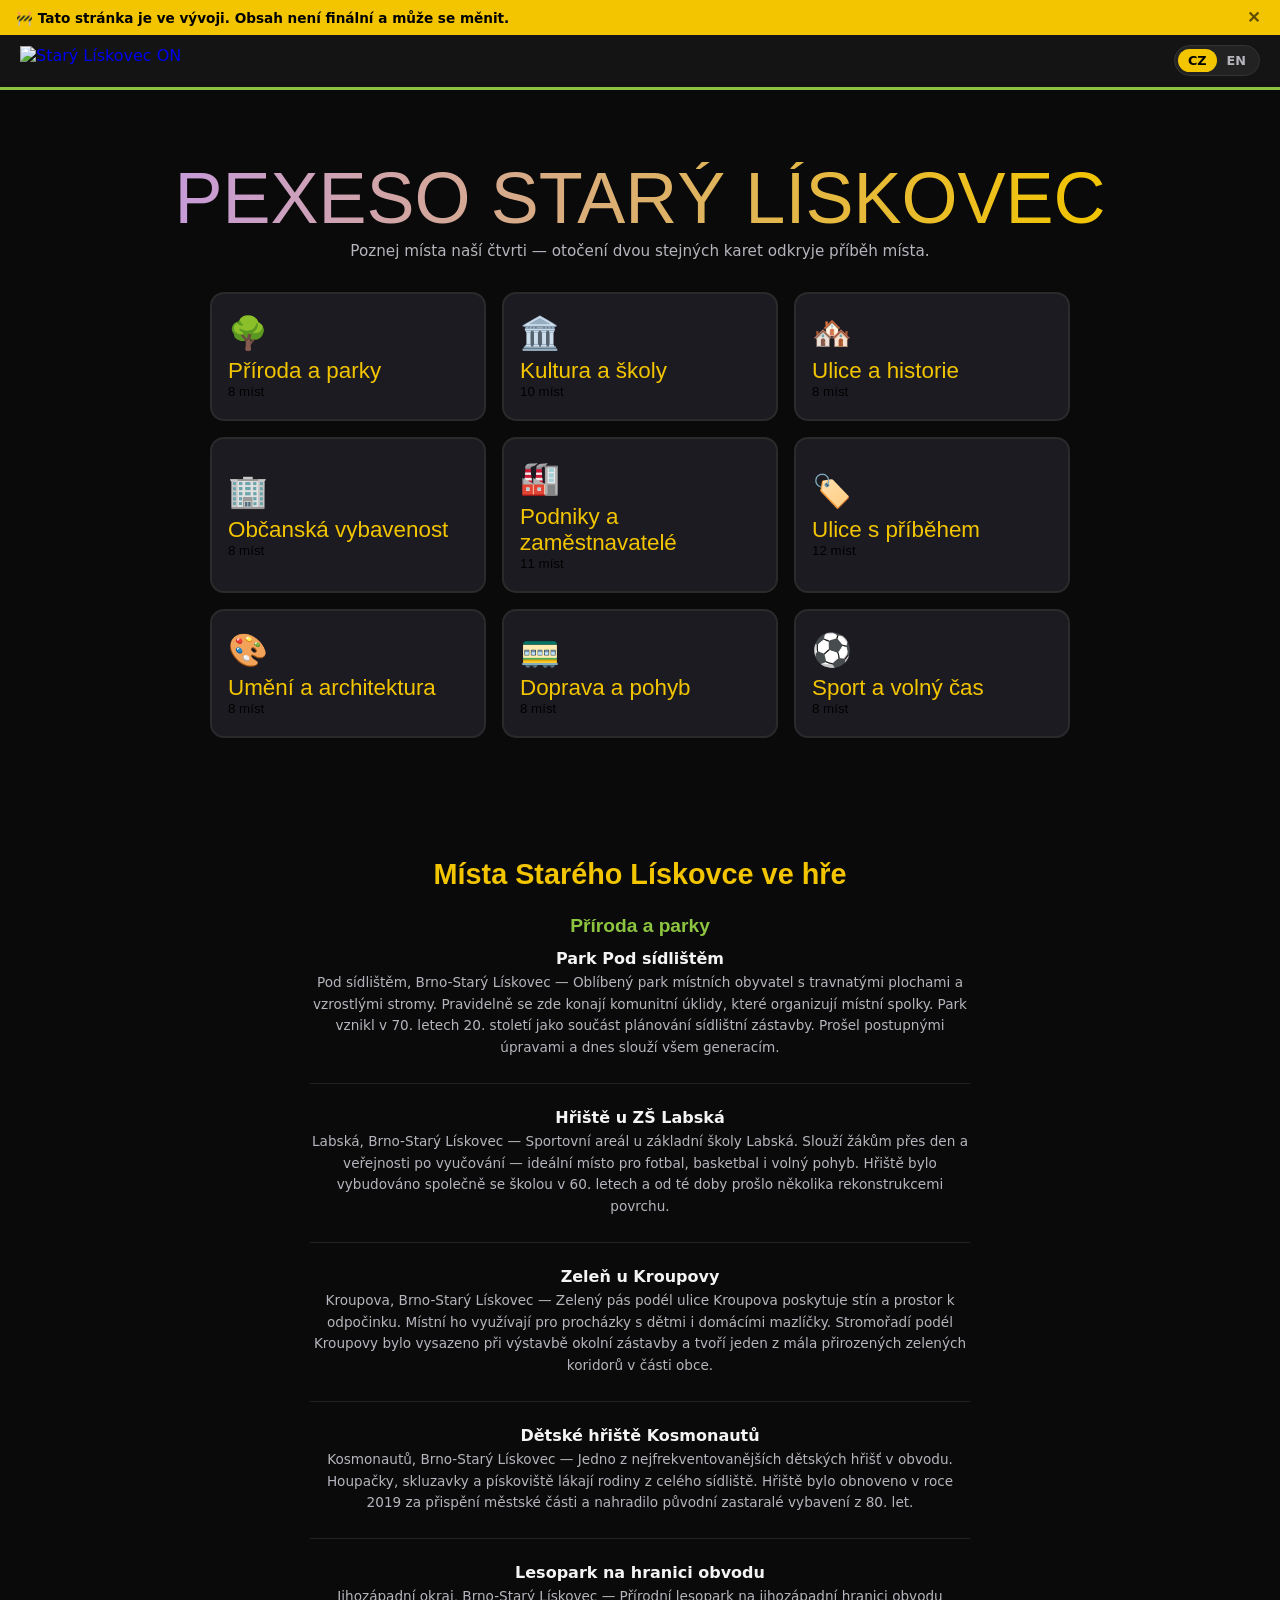
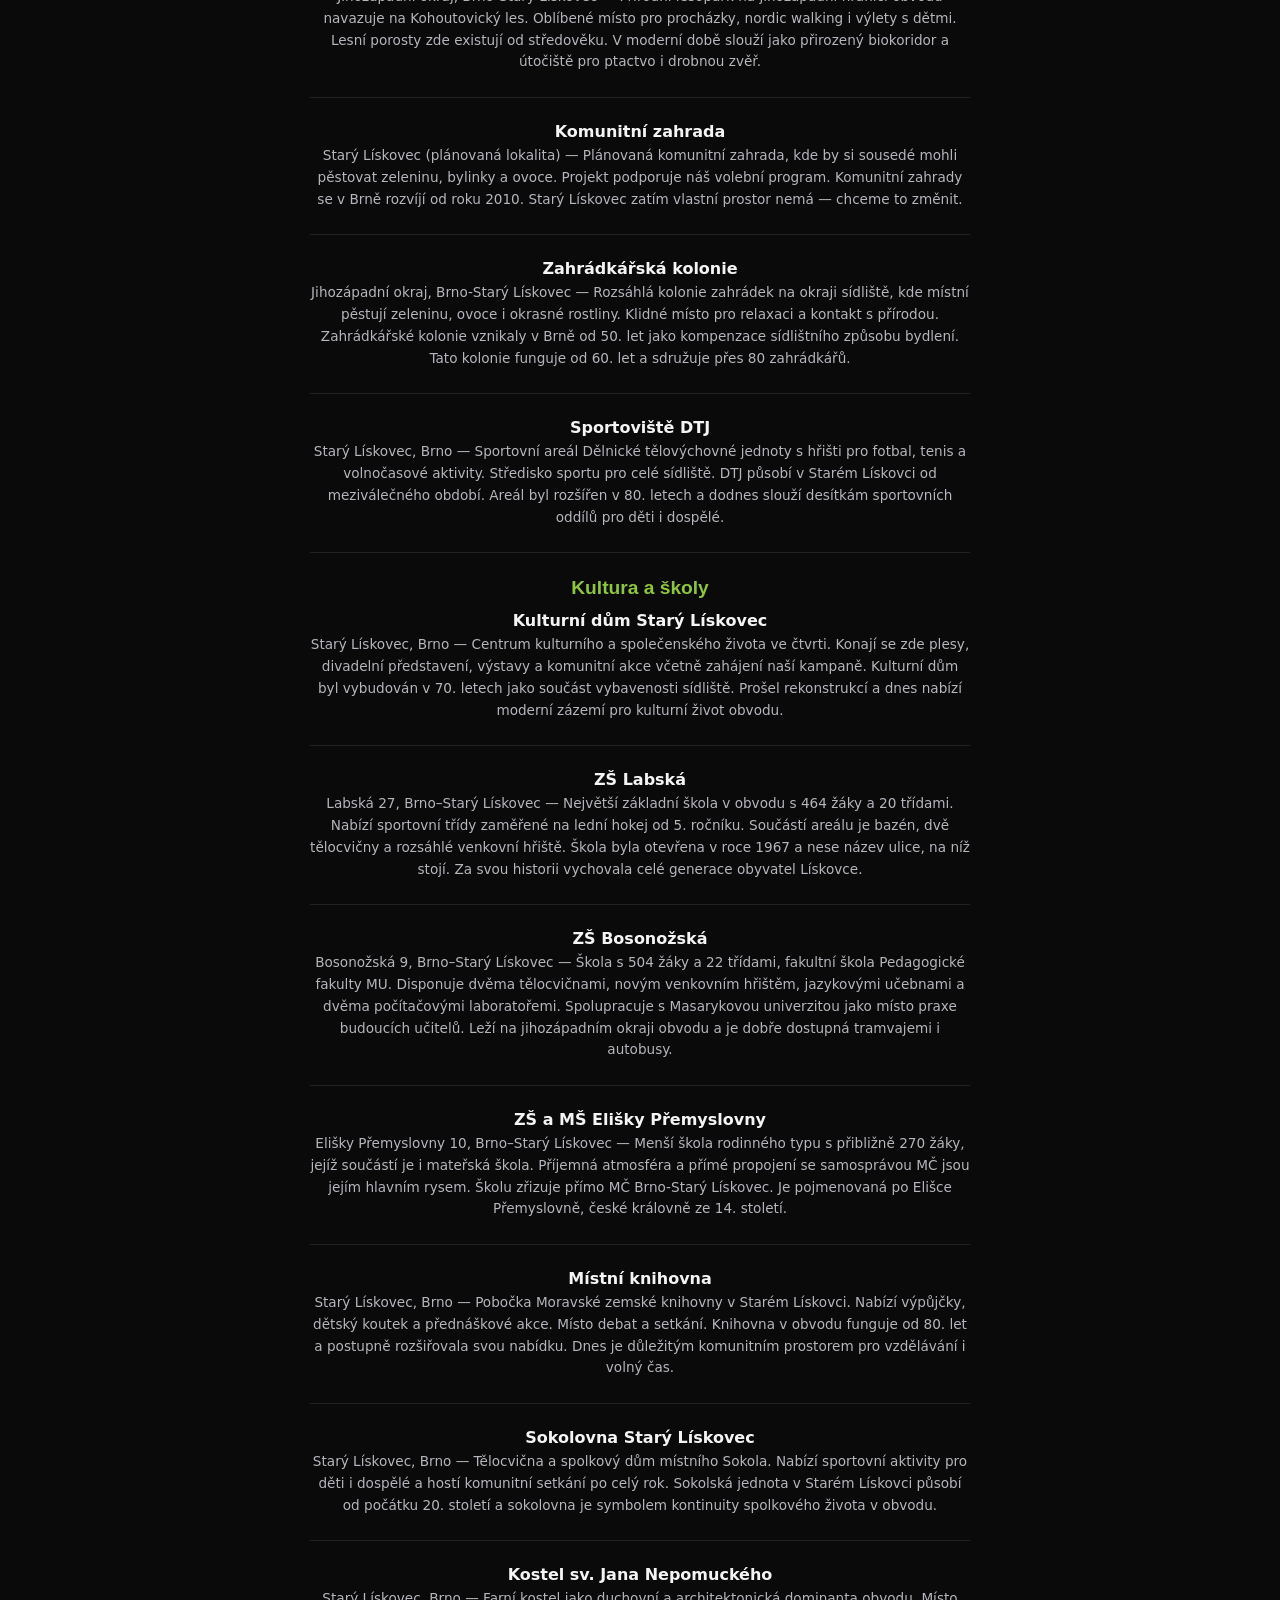
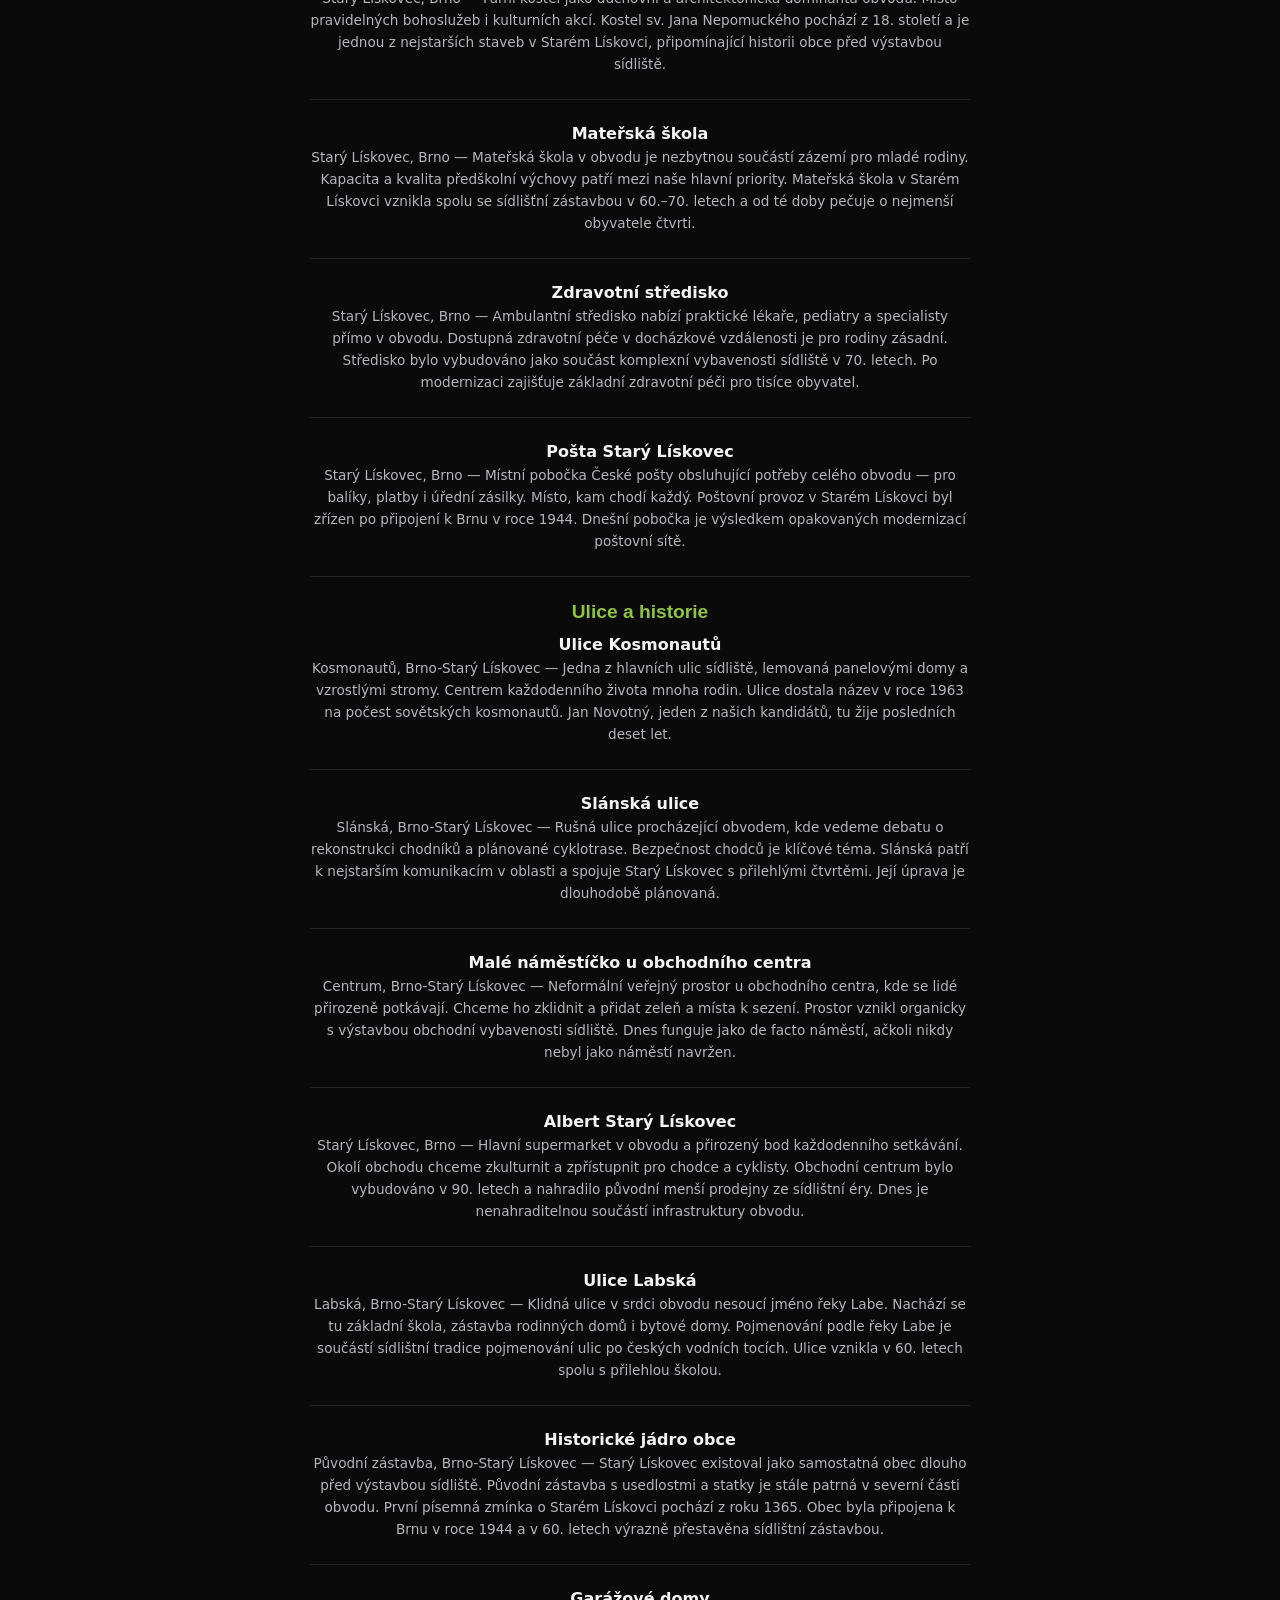
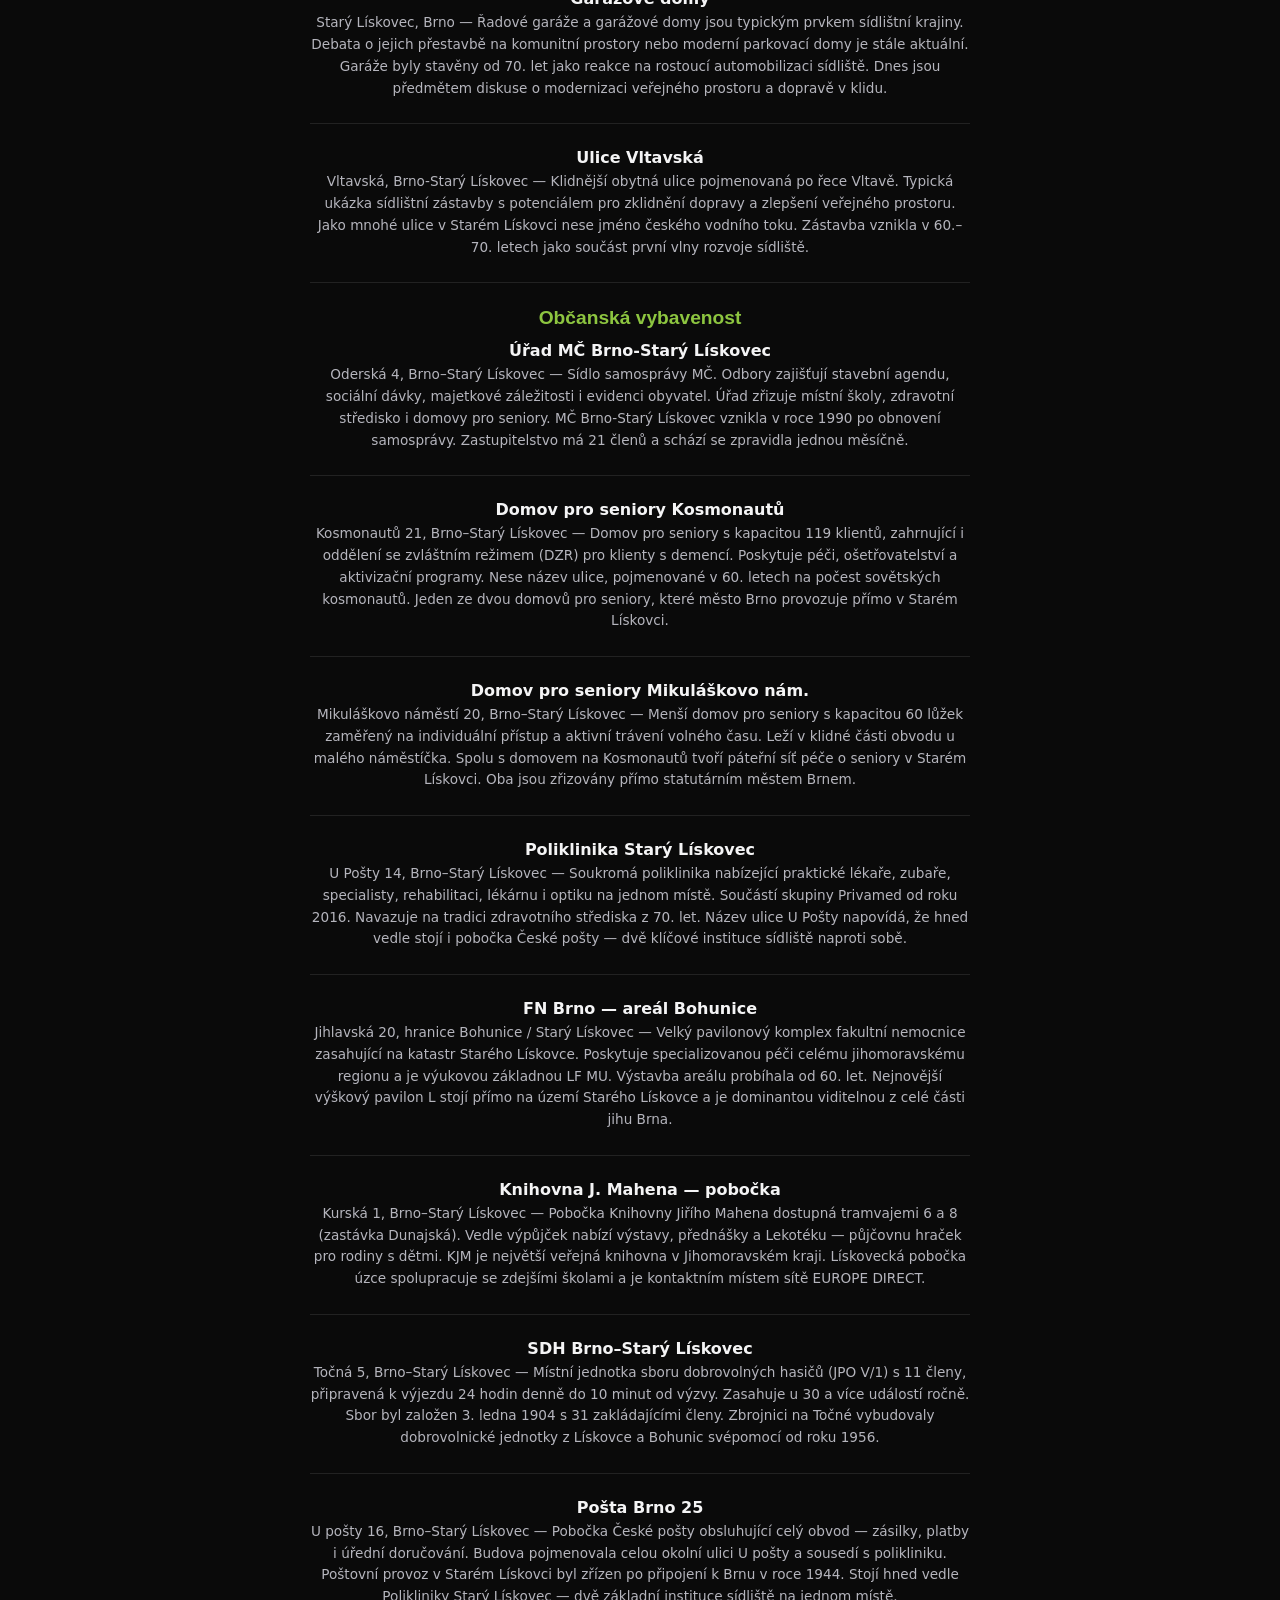
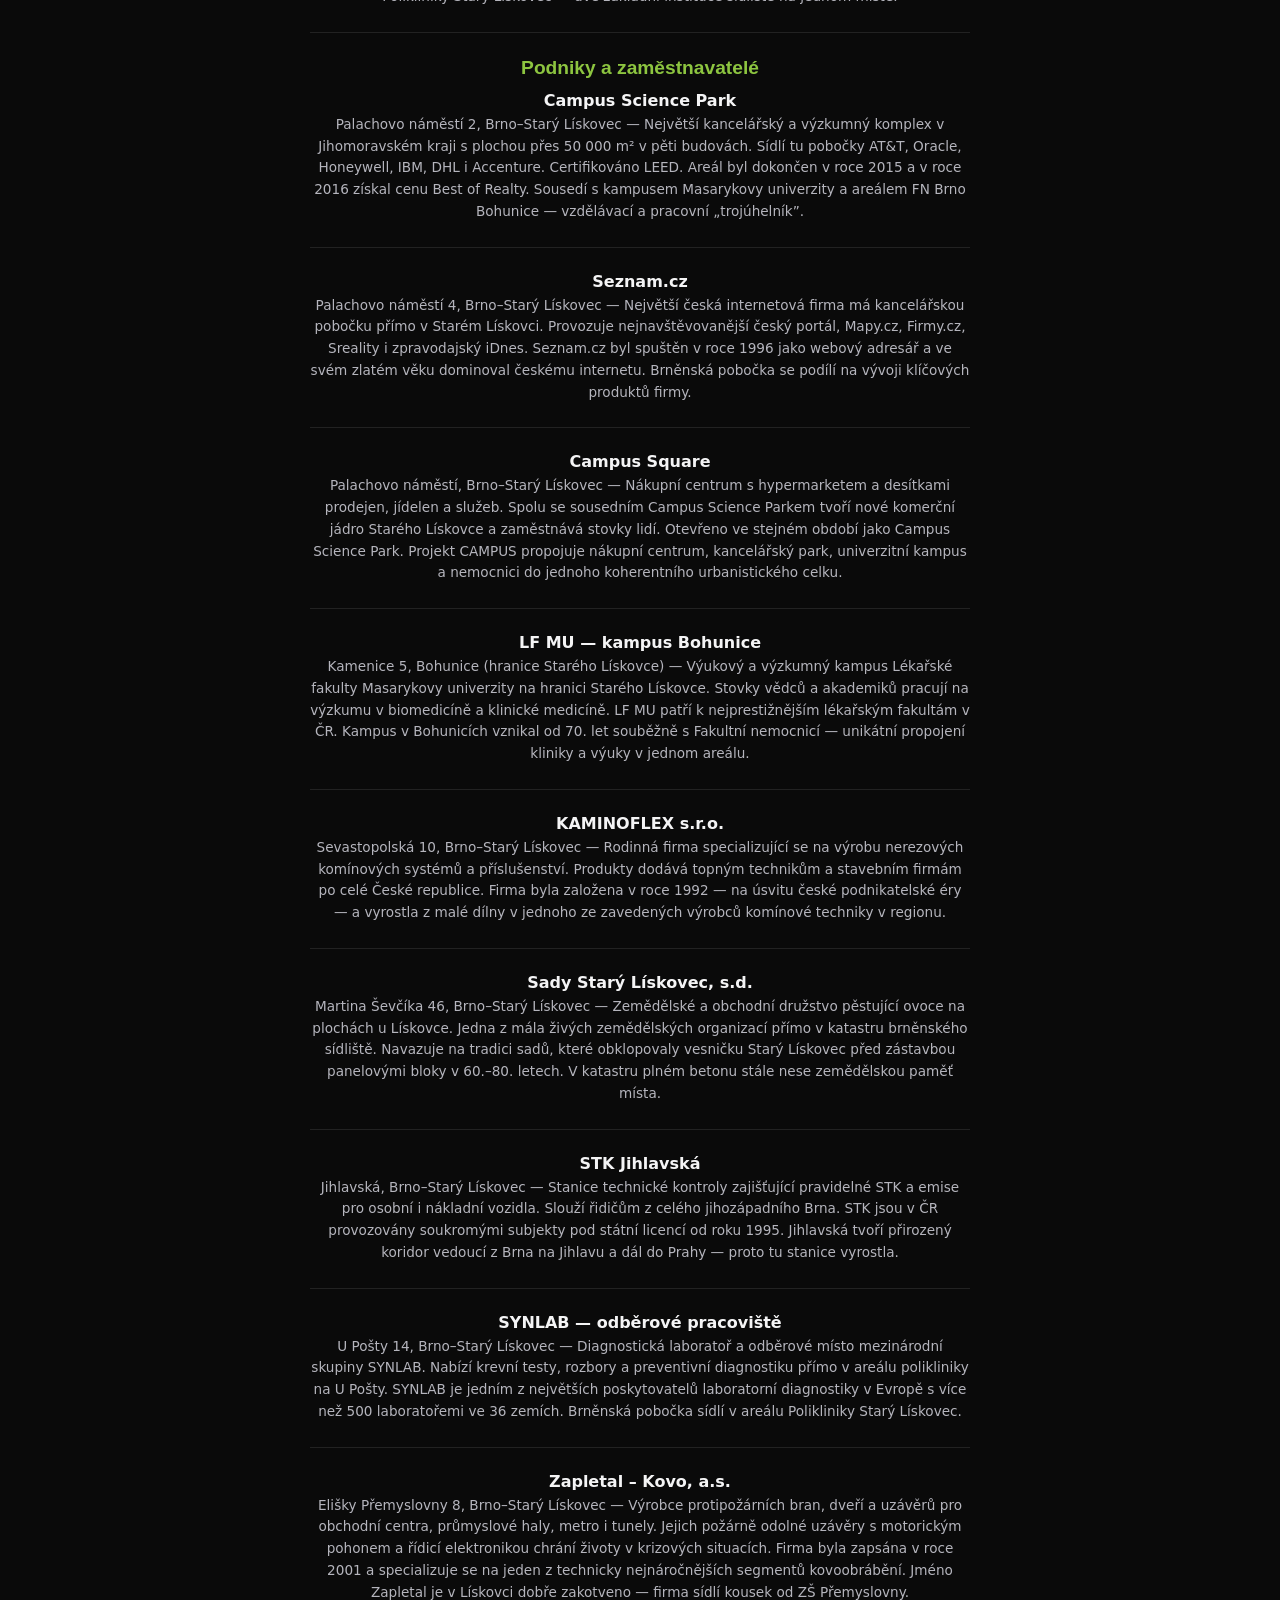
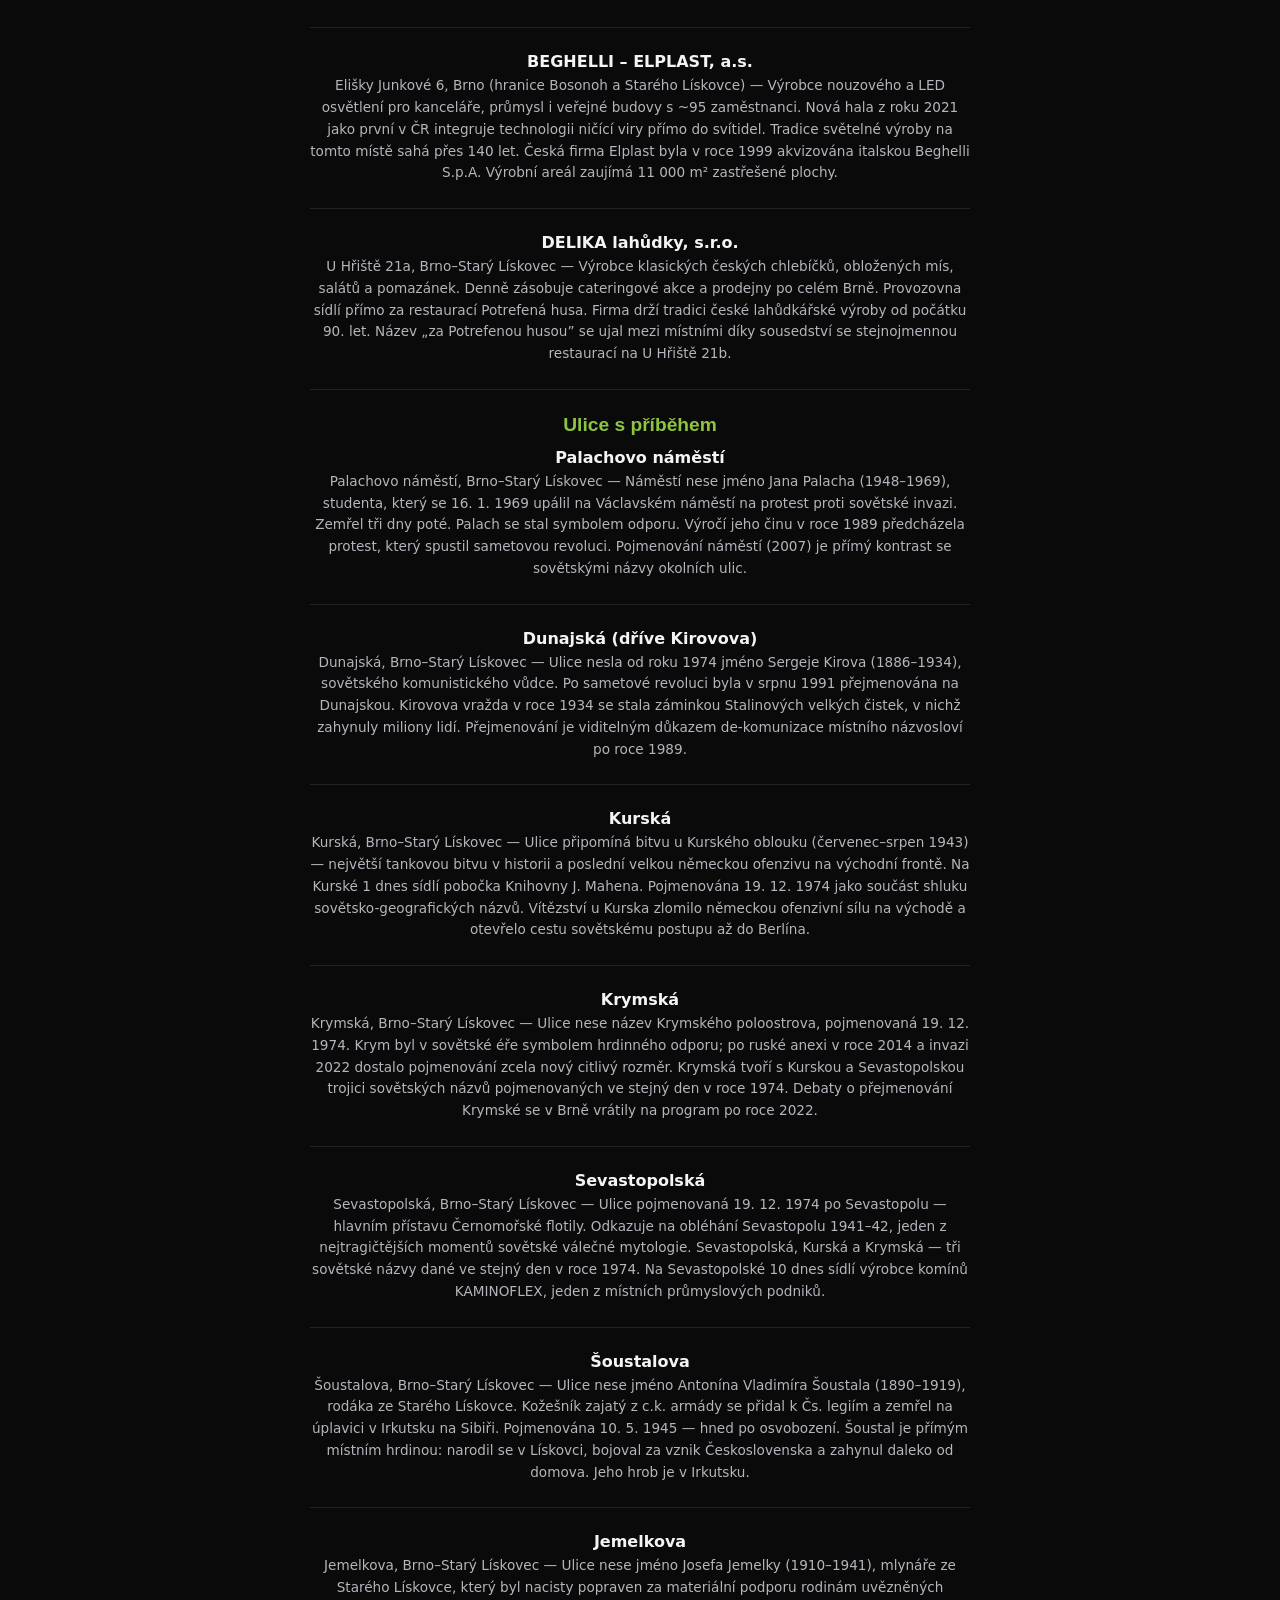
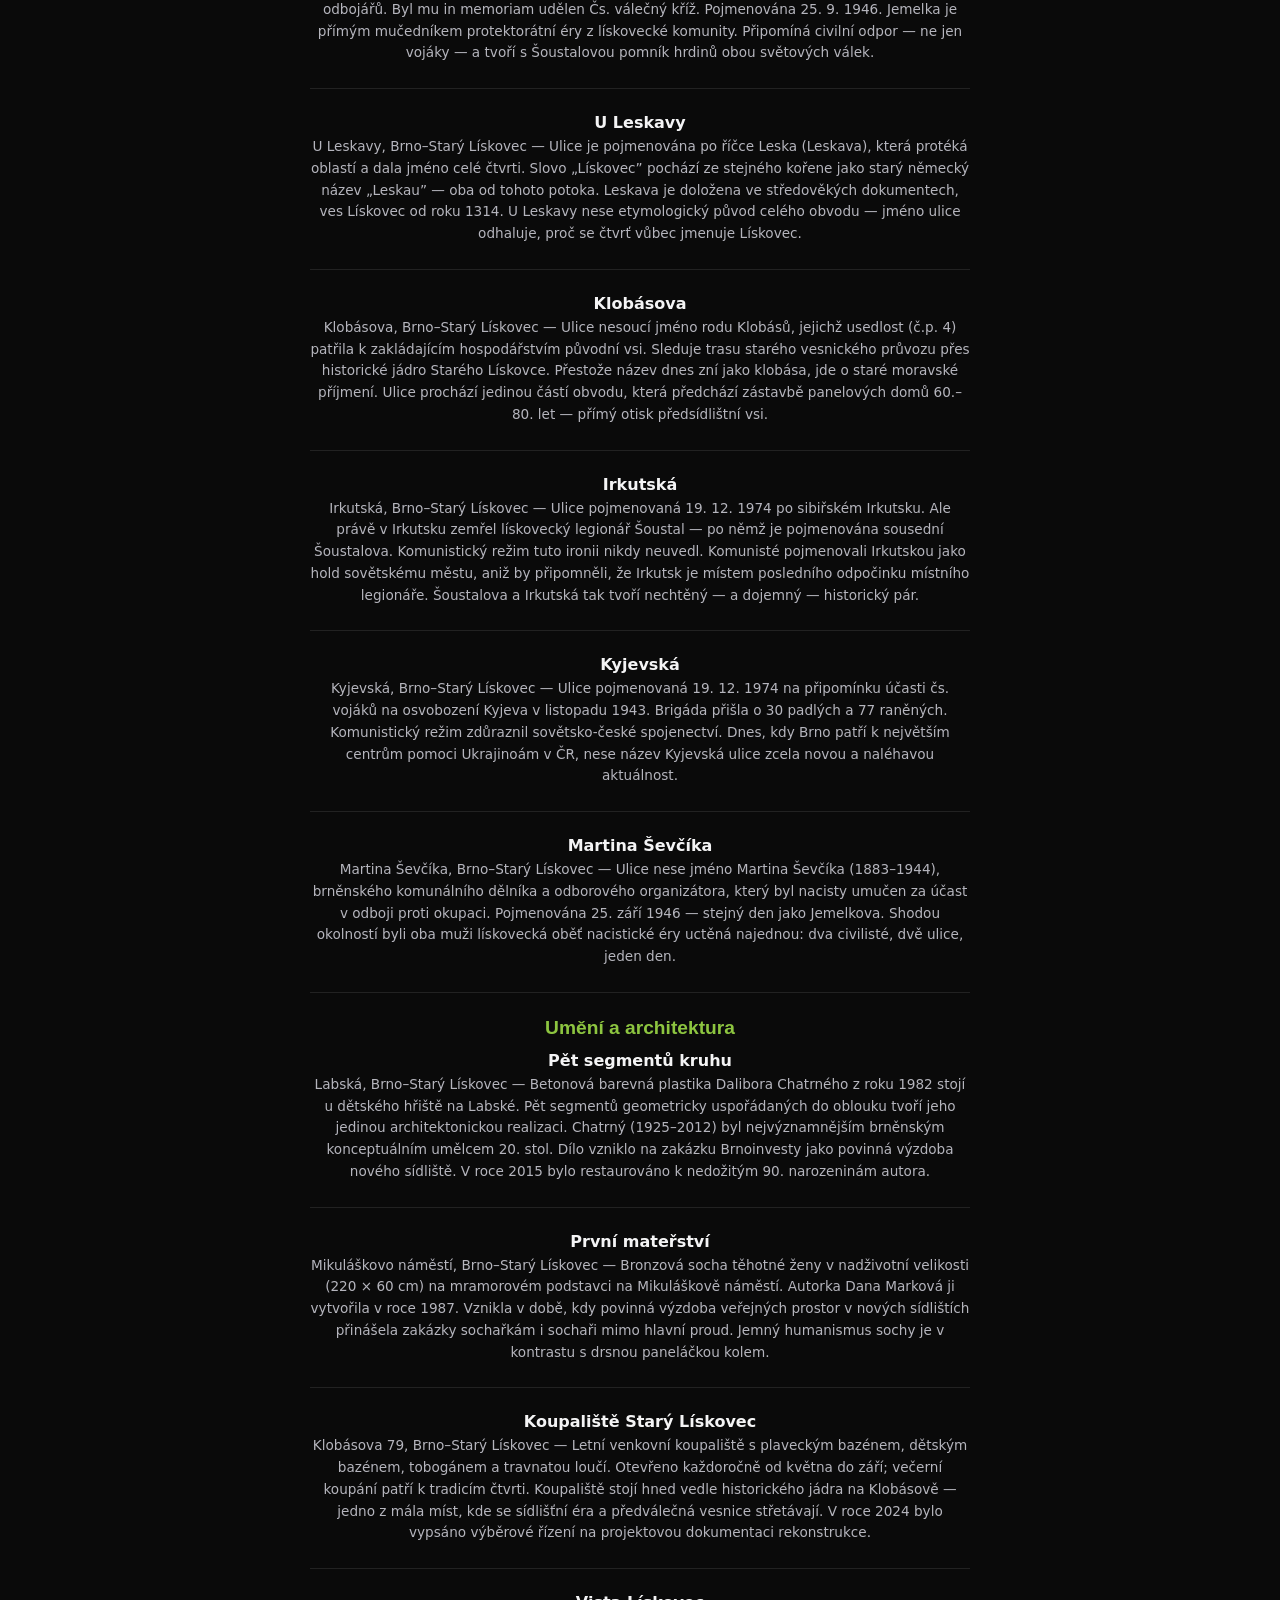
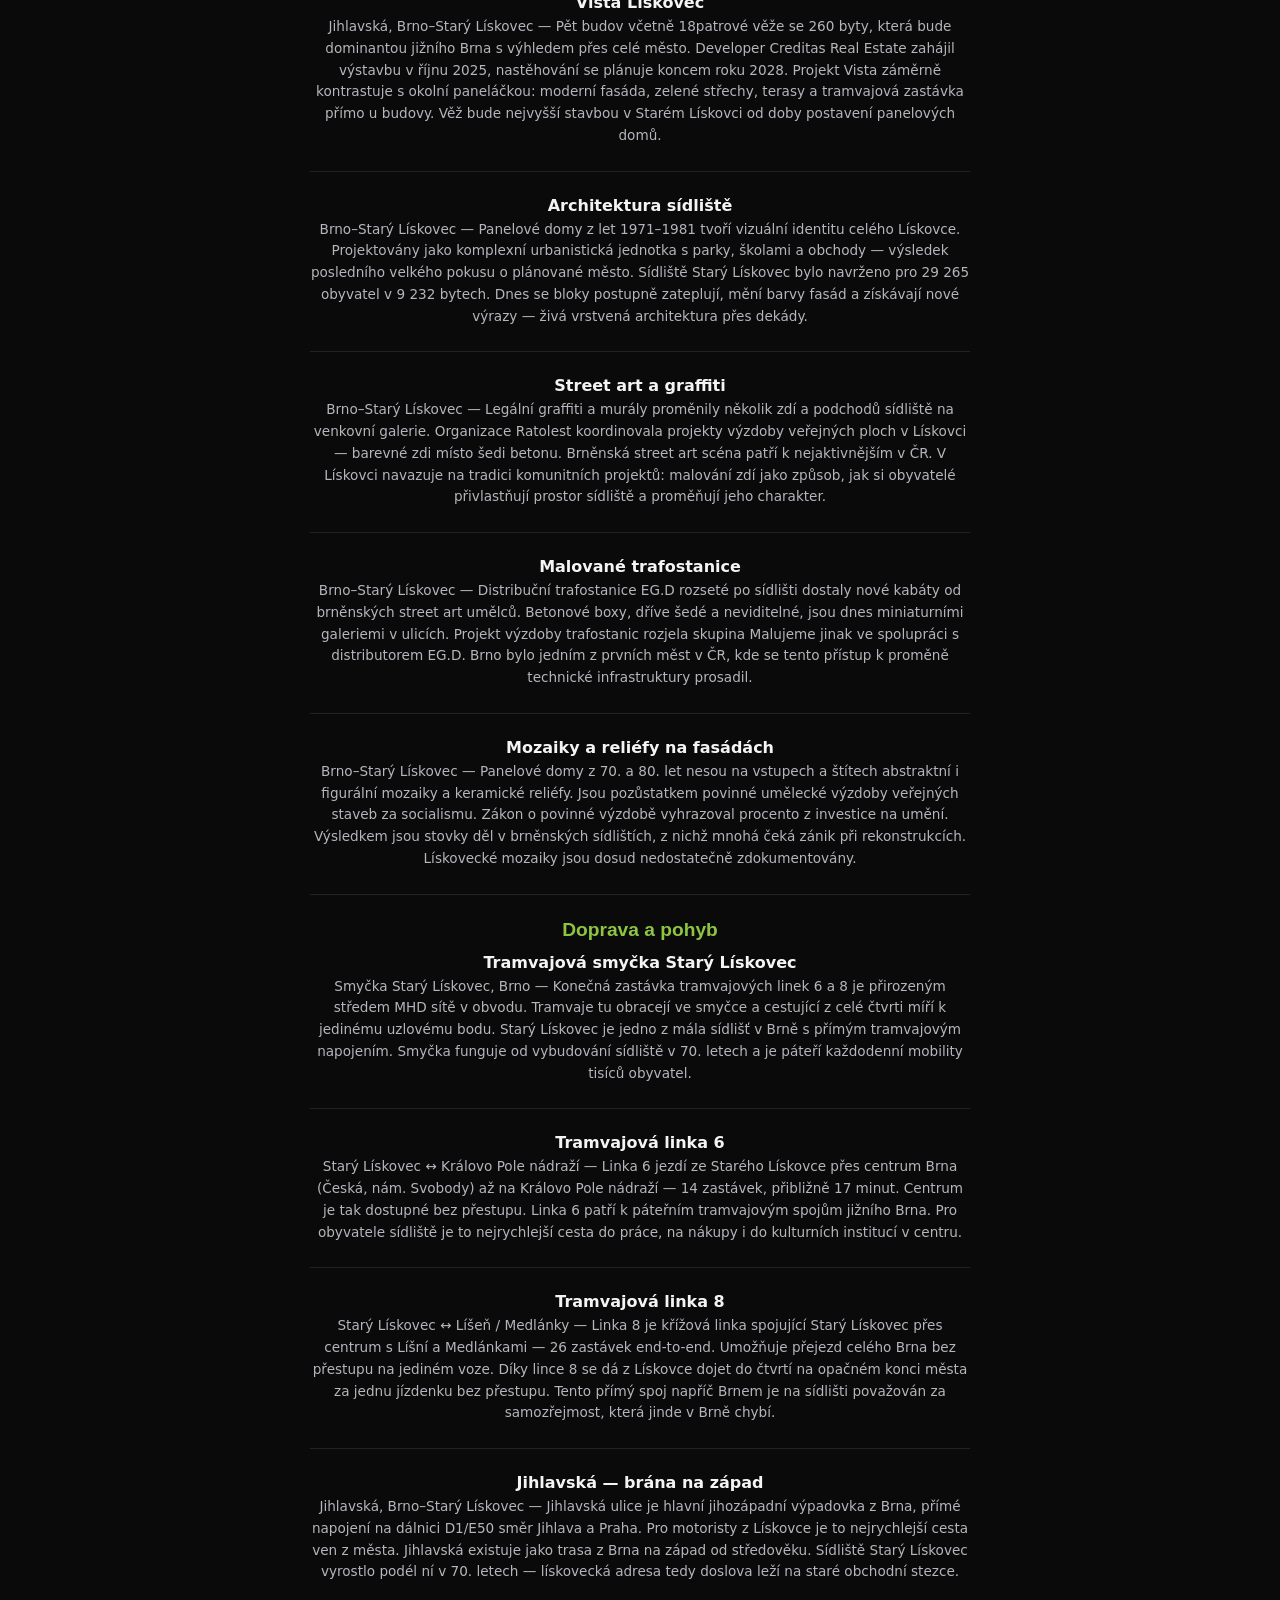
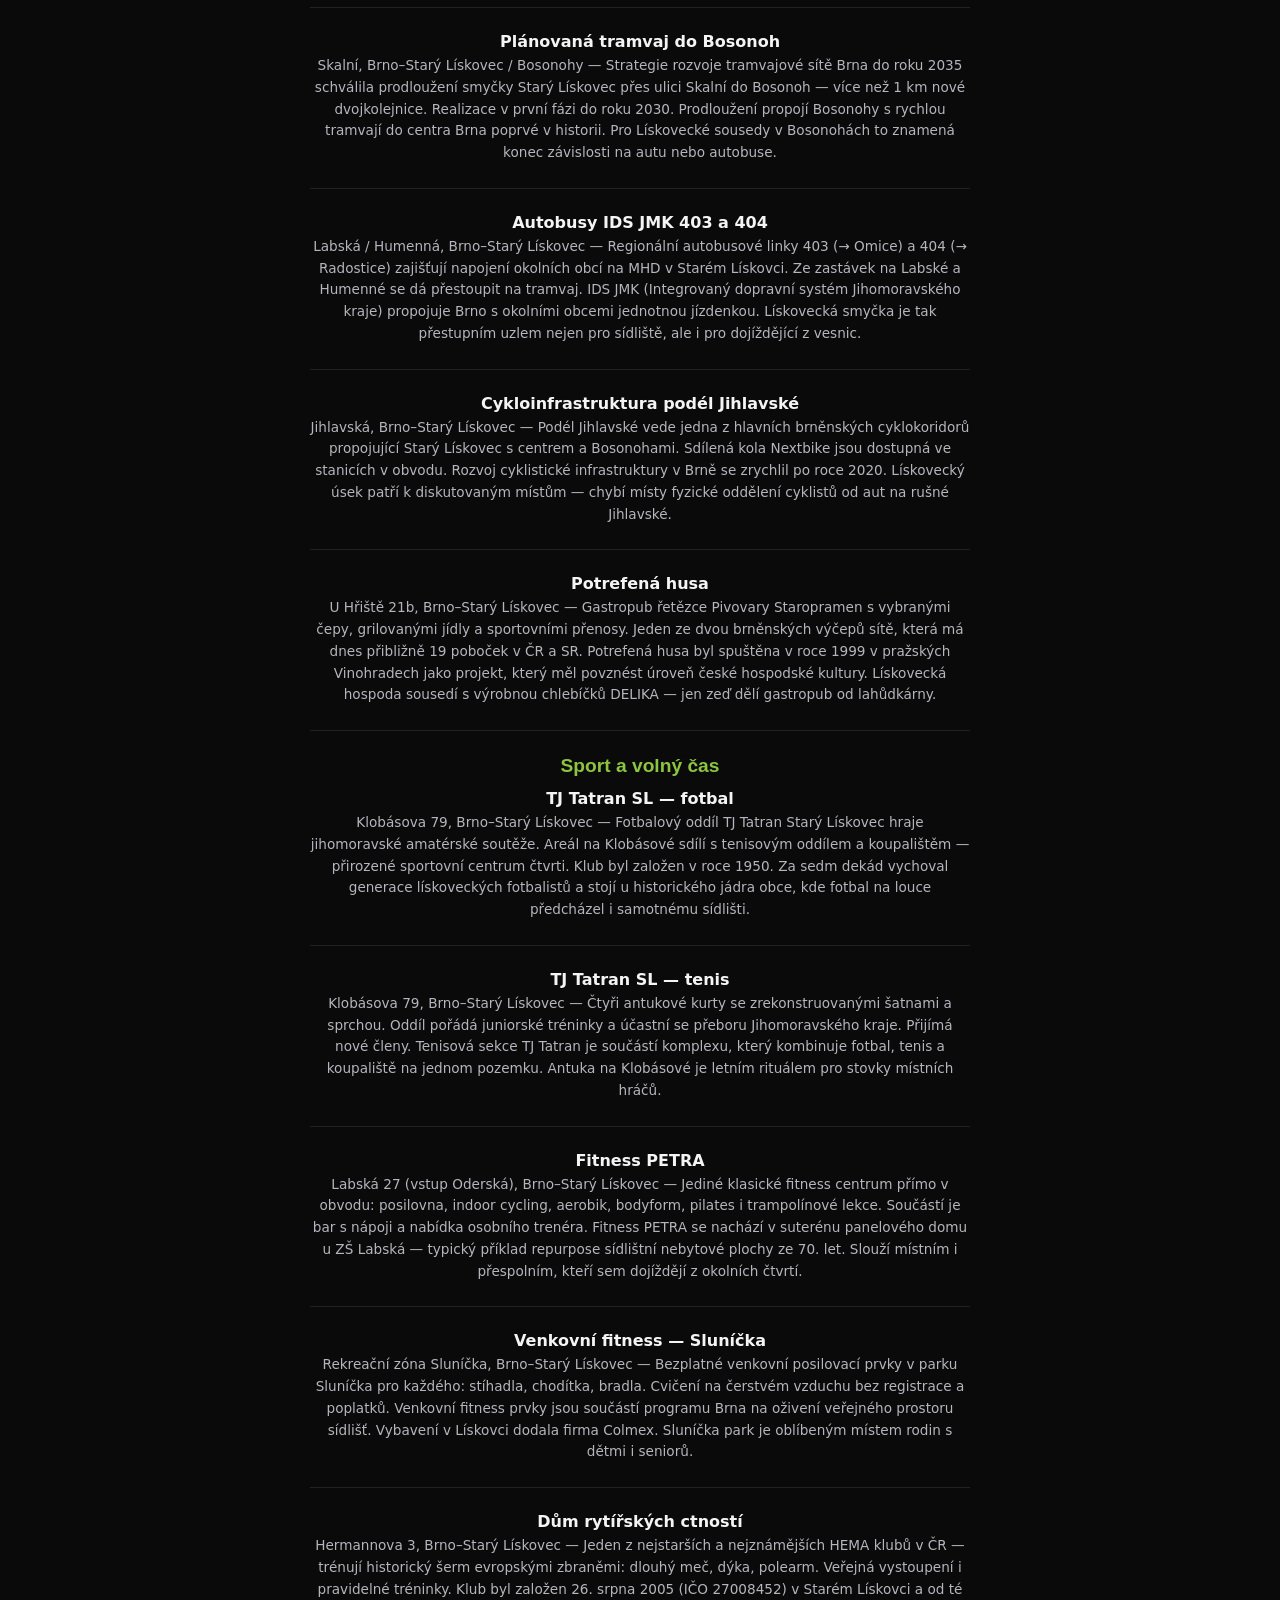
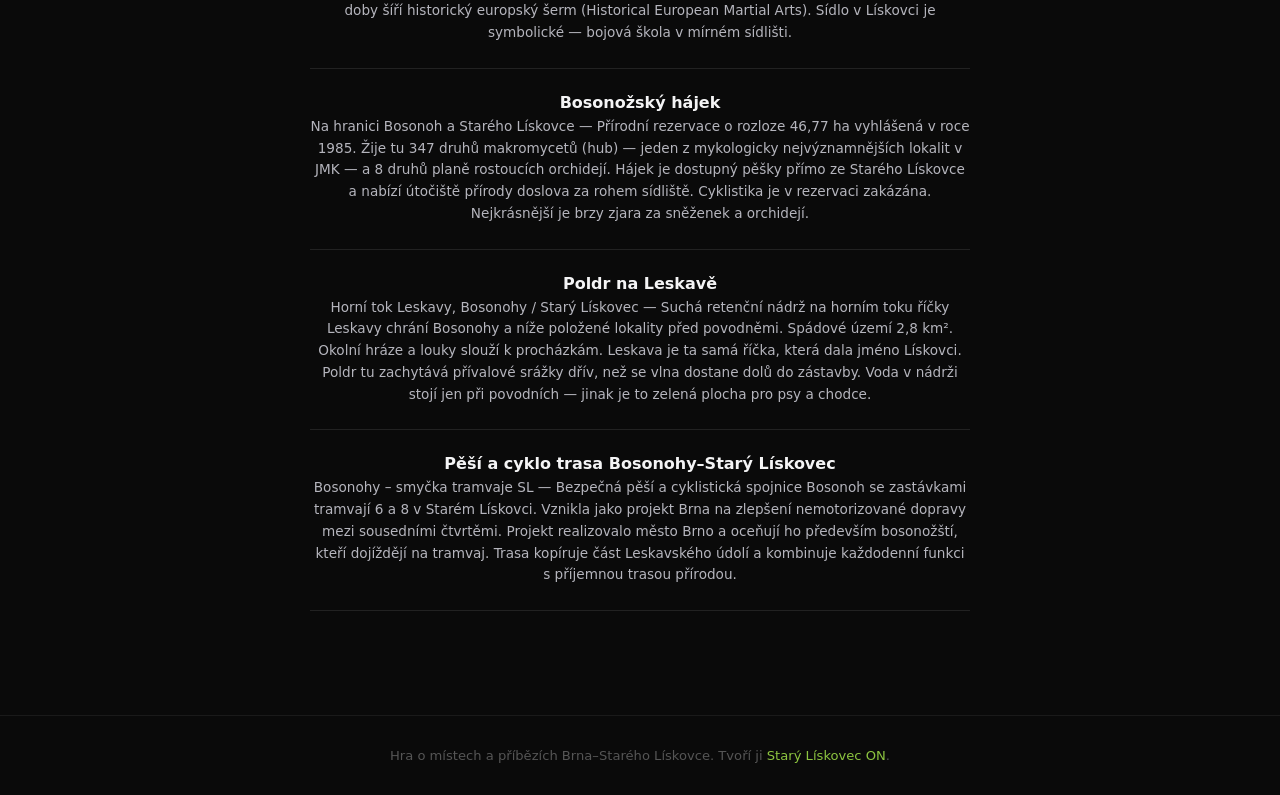
==== commit 1cb58c57: "pexeso: card letterbox layout, bigger detail modal, Map link - Card tile: 4:3 photo centred in squar" ====
--- a/pexeso/index.html
+++ b/pexeso/index.html
@@ -6,11 +6,11 @@
   <title>Pexeso Starý Lískovec — Poznej svůj Lískovec</title>
   <meta name="description" content="Zdarma online pexeso s místy Brno-Starý Lískovce. Parky, školy, ulice a zajímavosti naší čtvrti. Hra pro celou rodinu." />
   <meta name="theme-color" content="#0a0a0a" />
-  <link rel="canonical" href="https://www.staryliskovec-on.cz/pexeso/" />
+  <link rel="canonical" href="https://kohutekj62.github.io/SL-ON/pexeso/" />
   <meta property="og:title" content="Pexeso Starý Lískovec — Poznej svůj Lískovec" />
   <meta property="og:description" content="Zdarma online pexeso s místy Brno-Starý Lískovce. Parky, školy, ulice a zajímavosti naší čtvrti." />
-  <meta property="og:image" content="https://www.staryliskovec-on.cz/assets/og-pic.png" />
-  <meta property="og:url" content="https://www.staryliskovec-on.cz/pexeso/" />
+  <meta property="og:image" content="https://kohutekj62.github.io/SL-ON/assets/og-pic.png" />
+  <meta property="og:url" content="https://kohutekj62.github.io/SL-ON/pexeso/" />
   <meta property="og:type" content="website" />
   <link rel="icon" type="image/svg+xml" href="../assets/favicon.svg" />
   <link rel="stylesheet" href="../css/fonts.css" />
@@ -18,81 +18,130 @@
     *, *::before, *::after { box-sizing: border-box; margin: 0; padding: 0; }
 
     :root {
-      --bg:       #0a0a0a;
-      --surface:  #141414;
-      --surface2: #1d1b22;
-      --text:     #f4f4f5;
-      --muted:    #b5b5bd;
-      --yellow:   #f2c500;
-      --green:    #8dc540;
-      --violet:   #7a2e8e;
-      --radius:   14px;
-      --font-d:   "Bebas Neue", "Arial Narrow", sans-serif;
-      --font-b:   "Roboto", system-ui, sans-serif;
+      --bg:        #0a0a0a;
+      --surface:   #141414;
+      --surface2:  #1d1b22;
+      --text:      #f4f4f5;
+      --muted:     #b5b5bd;
+      --yellow:    #f2c500;
+      --green:     #8dc540;
+      --violet:    #7a2e8e;
+      --violet-s:  #c79bd8;
+      --radius:    14px;
+      --tr:        0.2s ease;
+      --font-d:    "Bebas Neue", "Arial Narrow", sans-serif;
+      --font-b:    "Roboto", system-ui, sans-serif;
     }
 
     html { scroll-behavior: smooth; }
-    body { background: var(--bg); color: var(--text); font-family: var(--font-b); min-height: 100dvh; }
+    body { background: var(--bg); color: var(--text); font-family: var(--font-b); min-height: 100dvh; overflow-x: hidden; }
+
+    /* ── DEV BANNER ── */
+    .dev-banner {
+      display: flex; align-items: center; justify-content: center; gap: 0.75rem;
+      background: var(--yellow); color: #000;
+      font-size: 0.85rem; font-weight: 600; padding: 0.5rem 1rem;
+    }
+    .dev-banner__text { flex: 1; }
+    .dev-banner__close {
+      flex: 0 0 auto; background: none; border: 0; cursor: pointer;
+      font-size: 1rem; font-weight: 700; color: #000; padding: 0 0.25rem; opacity: 0.6;
+    }
+    .dev-banner__close:hover { opacity: 1; }
+    .dev-banner[hidden] { display: none; }
 
     /* ── HEADER ── */
     .site-header {
       display: flex; align-items: center; justify-content: space-between;
-      padding: 0.75rem 1.25rem;
-      background: var(--surface); border-bottom: 2px solid var(--yellow);
-    }
-    .site-header a { display: flex; align-items: center; gap: 0.5rem; text-decoration: none; }
-    .site-header img { height: 32px; width: auto; }
-    .site-header .back { font-size: 0.8rem; color: var(--muted); }
-    .lang-btn {
-      background: var(--surface2); border: 1px solid #333; color: var(--text);
-      font-family: var(--font-b); font-size: 0.8rem; font-weight: 700;
-      padding: 0.3rem 0.7rem; border-radius: 999px; cursor: pointer;
-    }
-    .lang-btn:hover { border-color: var(--yellow); }
+      padding: 0.65rem 1.25rem;
+      background: var(--surface); border-bottom: 3px solid var(--green);
+    }
+    .site-header a { display: flex; align-items: center; text-decoration: none; }
+    .site-header img { height: 30px; width: auto; }
+
+    /* ── LANG TOGGLE ── */
+    .lang-toggle {
+      position: relative; display: inline-flex; align-items: center;
+      background: #222; border: 1px solid #333; border-radius: 999px;
+      padding: 3px; cursor: pointer; font-family: var(--font-b); font-weight: 700; font-size: 0.8rem;
+      user-select: none;
+    }
+    .lang-toggle__opt { position: relative; z-index: 1; padding: 4px 10px; color: var(--muted); transition: color var(--tr); }
+    .lang-toggle__opt.is-active { color: #000; }
+    .lang-toggle__knob {
+      position: absolute; top: 3px; left: 3px; z-index: 0;
+      width: calc(50% - 3px); height: calc(100% - 6px);
+      background: var(--yellow); border-radius: 999px; transition: transform var(--tr);
+    }
+    .lang-toggle.is-en .lang-toggle__knob { transform: translateX(100%); }
 
     /* ── SCREENS ── */
     .screen { display: none; }
     .screen.active { display: block; }
-
-    /* ── ROUND SELECT ── */
-    #screen-select { padding: 2rem 1.25rem; text-align: center; }
-    .select-title { font-family: var(--font-d); font-size: clamp(2.5rem, 8vw, 4rem); color: var(--yellow); line-height: 1; margin-bottom: 0.25rem; }
-    .select-sub   { font-size: 0.95rem; color: var(--muted); margin-bottom: 2.5rem; }
-    .rounds-grid  { display: grid; grid-template-columns: repeat(auto-fit, minmax(240px, 1fr)); gap: 1rem; max-width: 800px; margin: 0 auto 2.5rem; }
+    #screen-game.active {
+      display: flex; flex-direction: column;
+      height: calc(100dvh - var(--chrome-h, 59px));
+      overflow: hidden;
+    }
+
+    /* ── SELECT SCREEN ── */
+    #screen-select { padding: 2.5rem 1.25rem; text-align: center; }
+    .select-title {
+      font-family: var(--font-d);
+      font-size: clamp(2.2rem, 7vw, 4.5rem);
+      line-height: 1; margin-bottom: 0.5rem;
+      background: linear-gradient(90deg, var(--violet-s), var(--yellow));
+      -webkit-background-clip: text; background-clip: text; -webkit-text-fill-color: transparent;
+      display: inline-block;
+    }
+    .select-sub { font-size: 0.95rem; color: var(--muted); margin-bottom: 2rem; }
+    .rounds-grid {
+      display: grid;
+      grid-template-columns: repeat(3, 1fr);
+      gap: 1rem; max-width: 860px; margin: 0 auto 2.5rem;
+    }
+    @media (max-width: 600px) {
+      .rounds-grid { grid-template-columns: repeat(2, 1fr); }
+    }
     .round-card {
       background: var(--surface2); border: 2px solid #2a2a2a;
-      border-radius: var(--radius); padding: 1.5rem 1.25rem;
-      cursor: pointer; transition: border-color 0.2s, transform 0.15s;
-      text-align: left;
+      border-radius: var(--radius); padding: 1.25rem 1rem;
+      cursor: pointer; transition: border-color 0.2s, transform 0.15s; text-align: left;
     }
     .round-card:hover { border-color: var(--yellow); transform: translateY(-3px); }
-    .round-card.done  { border-color: var(--green); opacity: 0.7; }
-    .round-card__emoji { font-size: 2.2rem; margin-bottom: 0.5rem; }
-    .round-card__title { font-family: var(--font-d); font-size: 1.5rem; color: var(--yellow); margin-bottom: 0.25rem; }
-    .round-card__sub   { font-size: 0.82rem; color: var(--muted); }
-    .round-card__badge { display: inline-block; margin-top: 0.75rem; font-size: 0.75rem; font-weight: 700; color: var(--green); }
-
-    /* ── GAME SCREEN ── */
-    #screen-game { padding: 1rem 0.75rem; }
-    .game-header { display: flex; align-items: center; justify-content: space-between; margin-bottom: 1rem; }
-    .game-title  { font-family: var(--font-d); font-size: 1.6rem; color: var(--yellow); }
-    .game-score  { font-size: 0.85rem; color: var(--muted); text-align: right; }
-    .game-score span { color: var(--text); font-weight: 700; }
-
+    .round-card.done  { border-color: var(--green); opacity: 0.75; }
+    .round-card__emoji { font-size: 2rem; margin-bottom: 0.4rem; }
+    .round-card__title { font-family: var(--font-d); font-size: 1.4rem; color: var(--yellow); }
+    .round-card__badge { display: inline-block; margin-top: 0.5rem; font-size: 0.75rem; font-weight: 700; color: var(--green); }
+
+    /* ── GAME HEADER ── */
+    .game-header {
+      display: flex; align-items: center; gap: 0.5rem;
+      padding: 0.45rem 0.75rem; flex: 0 0 auto;
+      border-bottom: 1px solid #1e1e1e;
+    }
+    .ghdr-icon {
+      background: var(--surface2); border: 1.5px solid #333; color: var(--muted);
+      font-size: 1rem; width: 32px; height: 32px; border-radius: 8px;
+      cursor: pointer; display: flex; align-items: center; justify-content: center;
+      flex: 0 0 auto; transition: border-color var(--tr), color var(--tr); line-height: 1;
+    }
+    .ghdr-home:hover    { border-color: var(--yellow); color: var(--yellow); }
+    .ghdr-restart:hover { border-color: var(--green);  color: var(--green); }
+    .ghdr-category { display: flex; align-items: center; gap: 0.4rem; flex: 1; min-width: 0; }
+    .ghdr-emoji { font-size: 1rem; flex: 0 0 auto; }
+    .ghdr-name  { font-family: var(--font-d); font-size: 1.25rem; color: var(--yellow); white-space: nowrap; overflow: hidden; text-overflow: ellipsis; }
+    .ghdr-moves { font-size: 0.78rem; color: var(--muted); white-space: nowrap; flex: 0 0 auto; }
+    .ghdr-moves b { color: var(--text); }
+
+    /* ── CARD GRID (JS-sized) ── */
     .grid {
-      display: grid;
-      grid-template-columns: repeat(4, 1fr);
-      gap: 0.5rem;
-      max-width: 600px;
-      margin: 0 auto;
+      flex: 1; display: grid; gap: 8px;
+      align-content: center; justify-content: center; padding: 8px;
     }
 
     /* ── CARD ── */
-    .card {
-      aspect-ratio: 3/4;
-      perspective: 800px;
-      cursor: pointer;
-    }
+    .card { aspect-ratio: 1/1; perspective: 800px; cursor: pointer; }
     .card__inner {
       position: relative; width: 100%; height: 100%;
       transform-style: preserve-3d;
@@ -102,61 +151,61 @@
     .card.flipped .card__inner,
     .card.matched .card__inner { transform: rotateY(180deg); }
     .card.matched { pointer-events: none; }
-
     .card__face {
-      position: absolute; inset: 0;
-      backface-visibility: hidden;
-      border-radius: 10px;
-      overflow: hidden;
-      border: 2px solid #2a2a2a;
+      position: absolute; inset: 0; backface-visibility: hidden;
+      border-radius: 10px; overflow: hidden; border: 2px solid #2a2a2a;
     }
     .card__back  { background: var(--surface2); display: flex; align-items: center; justify-content: center; }
     .card__back img { width: 72%; height: 72%; object-fit: contain; opacity: 0.9; }
-    .card__front { transform: rotateY(180deg); background: var(--surface); }
-    .card__front img { width: 100%; height: 78%; object-fit: cover; display: block; }
+    .card__front { transform: rotateY(180deg); background: var(--surface); display: flex; align-items: center; justify-content: center; }
+    .card__front img { width: 100%; aspect-ratio: 4/3; object-fit: cover; display: block; flex-shrink: 0; }
     .card__front .card__label {
-      padding: 0.3rem 0.4rem;
-      font-size: 0.65rem; font-weight: 700; line-height: 1.2;
-      color: var(--text);
+      position: absolute; bottom: 0; left: 0; right: 0;
+      padding: 0.4rem 0.5rem; font-size: 0.75rem; font-weight: 700; line-height: 1.2; color: var(--text);
+      background: linear-gradient(transparent, rgba(0,0,0,0.85));
     }
     .card.matched .card__face { border-color: var(--green); }
-
-    /* placeholder when no photo yet */
     .card__photo-placeholder {
-      width: 100%; height: 78%;
-      display: flex; align-items: center; justify-content: center;
-      background: var(--surface2);
-      font-size: 2rem;
+      width: 100%; aspect-ratio: 4/3; display: flex; align-items: center; justify-content: center;
+      background: var(--surface2); font-size: 2rem; flex-shrink: 0;
     }
 
     /* ── INFO CARD (modal) ── */
     .info-overlay {
       position: fixed; inset: 0; background: rgba(0,0,0,0.7);
       display: flex; align-items: flex-end;
-      z-index: 100; opacity: 0; pointer-events: none;
-      transition: opacity 0.25s;
+      z-index: 100; opacity: 0; pointer-events: none; transition: opacity 0.25s;
     }
     .info-overlay.visible { opacity: 1; pointer-events: auto; }
     .info-card {
-      background: var(--surface);
-      border-radius: var(--radius) var(--radius) 0 0;
+      background: var(--surface); border-radius: var(--radius) var(--radius) 0 0;
       border-top: 3px solid var(--green);
-      width: 100%; max-width: 600px; margin: 0 auto;
+      width: 100%; max-width: min(92vw, 860px); margin: 0 auto;
       padding: 1.5rem 1.25rem 2rem;
       transform: translateY(100%);
       transition: transform 0.35s cubic-bezier(0.4, 0, 0.2, 1);
       max-height: 75dvh; overflow-y: auto;
     }
     .info-overlay.visible .info-card { transform: translateY(0); }
-    .info-card__img { width: 100%; height: 180px; object-fit: cover; border-radius: 8px; margin-bottom: 1rem; }
+    .info-card__img { width: 100%; aspect-ratio: 4/3; object-fit: cover; border-radius: 8px; margin-bottom: 1rem; }
     .info-card__img-placeholder {
-      width: 100%; height: 180px; border-radius: 8px; margin-bottom: 1rem;
+      width: 100%; aspect-ratio: 4/3; border-radius: 8px; margin-bottom: 1rem;
       background: var(--surface2); display: flex; align-items: center; justify-content: center; font-size: 3rem;
     }
     .info-card__name     { font-family: var(--font-d); font-size: 1.8rem; color: var(--yellow); line-height: 1; margin-bottom: 0.25rem; }
     .info-card__location { font-size: 0.82rem; color: var(--green); margin-bottom: 0.75rem; }
     .info-card__desc     { font-size: 0.92rem; line-height: 1.6; color: var(--text); margin-bottom: 0.5rem; }
-    .info-card__history  { font-size: 0.82rem; line-height: 1.5; color: var(--muted); font-style: italic; margin-bottom: 1.25rem; }
+    .info-card__history  { font-size: 0.82rem; line-height: 1.5; color: var(--muted); font-style: italic; margin-bottom: 0.9rem; }
+    .info-card__links { display: flex; gap: 0.55rem; flex-wrap: wrap; margin-bottom: 1rem; }
+    .info-card__link {
+      display: inline-flex; align-items: center;
+      padding: 0.28rem 0.8rem; border-radius: 999px; font-size: 0.76rem; font-weight: 600;
+      text-decoration: none; border: 1px solid; transition: background 0.15s, color 0.15s;
+    }
+    .info-card__link--map { border-color: var(--green); color: var(--green); }
+    .info-card__link--map:hover { background: var(--green); color: #000; }
+    .info-card__link--web { border-color: #555; color: var(--muted); }
+    .info-card__link--web:hover { border-color: var(--yellow); color: var(--yellow); }
     .info-card__close {
       width: 100%; padding: 0.7rem; background: var(--green); color: #000;
       font-family: var(--font-b); font-size: 0.95rem; font-weight: 700;
@@ -181,11 +230,11 @@
 
     /* ── ALL COMPLETE ── */
     #screen-all-done { padding: 3rem 1.5rem; text-align: center; }
-    .done-logo { width: 100px; margin: 0 auto 1.5rem; display: block; }
+    .done-logo  { width: 100px; margin: 0 auto 1.5rem; display: block; }
     .done-title { font-family: var(--font-d); font-size: clamp(2rem,10vw,3.5rem); color: var(--yellow); line-height: 1; margin-bottom: 0.5rem; }
     .done-sub   { font-size: 0.95rem; color: var(--muted); max-width: 34ch; margin: 0 auto 2rem; line-height: 1.6; }
 
-    /* ── HIDDEN SEO CONTENT ── */
+    /* ── SEO CONTENT ── */
     .seo-content { max-width: 700px; margin: 3rem auto 2rem; padding: 0 1.25rem; }
     .seo-content h2 { font-family: var(--font-d); font-size: 1.8rem; color: var(--yellow); margin-bottom: 1.5rem; }
     .seo-place { margin-bottom: 1.5rem; padding-bottom: 1.5rem; border-bottom: 1px solid #222; }
@@ -197,44 +246,25 @@
     .site-footer p { font-size: 0.82rem; color: #555; }
     .site-footer a { color: var(--green); text-decoration: none; }
     .site-footer a:hover { text-decoration: underline; }
-
-    /* ── DIFFICULTY SELECTOR ── */
-    .diff-selector { display: flex; gap: 0.5rem; justify-content: center; margin-bottom: 2rem; flex-wrap: wrap; }
-    .diff-btn {
-      background: var(--surface2); border: 2px solid #333; color: var(--text);
-      font-family: var(--font-b); font-size: 0.82rem; font-weight: 700;
-      padding: 0.4rem 1.2rem; border-radius: 999px; cursor: pointer;
-      transition: border-color 0.2s, color 0.2s; text-align: center; line-height: 1.4;
-    }
-    .diff-btn:hover { border-color: var(--yellow); }
-    .diff-btn.active { border-color: var(--yellow); color: var(--yellow); }
-    .diff-btn__sub { font-size: 0.68rem; font-weight: 400; color: var(--muted); display: block; }
-    .diff-btn.active .diff-btn__sub { color: var(--yellow); opacity: 0.7; }
-
-    /* ── CATEGORY PILLS (in-game) ── */
-    .cat-pills { display: flex; gap: 0.4rem; flex-wrap: wrap; padding: 0.25rem 0.75rem 0.5rem; }
-    .cat-pill {
-      background: var(--surface2); border: 1.5px solid #333; color: var(--muted);
-      font-family: var(--font-b); font-size: 0.72rem; font-weight: 700;
-      padding: 0.3rem 0.75rem; border-radius: 999px; cursor: pointer;
-      transition: border-color 0.15s, color 0.15s;
-    }
-    .cat-pill:hover { border-color: var(--yellow); color: var(--text); }
-    .cat-pill.active { border-color: var(--yellow); color: var(--yellow); pointer-events: none; }
-
-    @media (max-width: 400px) {
-      .grid { grid-template-columns: repeat(4, 1fr); gap: 0.3rem; }
-    }
   </style>
 </head>
 <body>
 
+<div class="dev-banner" id="dev-banner" role="banner">
+  <span class="dev-banner__text" data-i18n="dev_banner">🚧 Tato stránka je ve vývoji. Obsah není finální a může se měnit.</span>
+  <button class="dev-banner__close" id="dev-banner-close" type="button" aria-label="Zavřít">✕</button>
+</div>
+
 <header class="site-header">
   <a href="../" aria-label="Starý Lískovec ON">
     <img src="../assets/logo-slon-podelne.svg" alt="Starý Lískovec ON" />
-    <span class="back" data-i18n="back_link">← Zpět na web</span>
   </a>
-  <button class="lang-btn" id="lang-btn" type="button">EN</button>
+  <div class="lang-toggle" id="lang-toggle" role="button" tabindex="0"
+       aria-label="Přepnout jazyk / Switch language">
+    <span class="lang-toggle__opt is-active" data-lang-value="cs">CZ</span>
+    <span class="lang-toggle__opt" data-lang-value="en">EN</span>
+    <span class="lang-toggle__knob" aria-hidden="true"></span>
+  </div>
 </header>
 
 <!-- ═══════════════════════════════════════════════════
@@ -242,9 +272,8 @@
 ════════════════════════════════════════════════════ -->
 <div class="screen active" id="screen-select">
   <div style="padding: 2rem 1.25rem; text-align: center;">
-    <p class="select-title" data-i18n="title">PEXESO<br>STARÝ LÍSKOVEC</p>
+    <p class="select-title" data-i18n="title">PEXESO STARÝ LÍSKOVEC</p>
     <p class="select-sub" data-i18n="subtitle">Poznej místa naší čtvrti — otočení dvou stejných karet odkryje příběh místa.</p>
-    <div class="diff-selector" id="diff-selector"></div>
     <div class="rounds-grid" id="rounds-grid"></div>
   </div>
   <section class="seo-content" aria-label="Místa ve hře">
@@ -257,8 +286,7 @@
      SCREEN 2: Game
 ════════════════════════════════════════════════════ -->
 <div class="screen" id="screen-game">
-  <div id="game-header" class="game-header" style="padding: 0 0.75rem;"></div>
-  <div class="cat-pills" id="cat-pills"></div>
+  <div id="game-header" class="game-header"></div>
   <div class="grid" id="grid"></div>
 </div>
 
@@ -281,6 +309,7 @@
   <p class="done-sub" data-i18n="all_done_sub">Prošel/a jsi všechna tři kola a poznal/a 18 míst naší čtvrti. Skvělá práce!</p>
   <div class="btn-row" style="max-width:300px; margin: 0 auto;">
     <a class="btn btn--yellow" href="../" data-i18n="all_done_cta">Víc o Starém Lískovci ON →</a>
+    <button class="btn btn--ghost" id="btn-share-all" data-i18n="share_all">Sdílet</button>
     <button class="btn btn--ghost" id="btn-restart" data-i18n="restart">Hrát znovu</button>
   </div>
 </div>
@@ -295,6 +324,7 @@
     <p class="info-card__location" id="info-location"></p>
     <p class="info-card__desc"    id="info-desc"></p>
     <p class="info-card__history" id="info-history"></p>
+    <div id="info-links" class="info-card__links"></div>
     <button class="info-card__close" id="info-close" data-i18n="info_close">Pokračovat ve hře</button>
   </div>
 </div>
@@ -325,823 +355,92 @@
 //  Both `cs` and `en` blocks are required — the game switches
 //  language without reloading, so both must always be present.
 // ══════════════════════════════════════════════════════════
-const ROUNDS = [
-  {
-    id: 1, emoji: "🌳",
-    cs: { title: "Příroda a parky" },
-    en: { title: "Nature & parks" },
-    places: [
-      {
-        id: "park-pod-sidlistem", photo: null, emoji: "🌲",
-        cs: { name: "Park Pod sídlištěm", location: "Pod sídlištěm, Brno-Starý Lískovec",
-          desc: "Oblíbený park místních obyvatel s travnatými plochami a vzrostlými stromy. Pravidelně se zde konají komunitní úklidy, které organizují místní spolky.",
-          history: "Park vznikl v 70. letech 20. století jako součást plánování sídlištní zástavby. Prošel postupnými úpravami a dnes slouží všem generacím." },
-        en: { name: "Pod sídlištěm Park", location: "Pod sídlištěm, Brno-Starý Lískovec",
-          desc: "A favourite park with grassy areas and mature trees, hosting regular community clean-ups organised by local associations.",
-          history: "The park was laid out in the 1970s as part of housing estate planning and has been gradually improved to serve all generations." },
-      },
-      {
-        id: "hriste-labska", photo: null, emoji: "⚽",
-        cs: { name: "Hřiště u ZŠ Labská", location: "Labská, Brno-Starý Lískovec",
-          desc: "Sportovní areál u základní školy Labská. Slouží žákům přes den a veřejnosti po vyučování — ideální místo pro fotbal, basketbal i volný pohyb.",
-          history: "Hřiště bylo vybudováno společně se školou v 60. letech a od té doby prošlo několika rekonstrukcemi povrchu." },
-        en: { name: "Sports field, ZŠ Labská", location: "Labská, Brno-Starý Lískovec",
-          desc: "The sports area beside Labská primary school serves pupils during the day and the public after hours — ideal for football, basketball and free play.",
-          history: "Built alongside the school in the 1960s, the pitch has been resurfaced several times since." },
-      },
-      {
-        id: "park-kroupova", photo: null, emoji: "🌳",
-        cs: { name: "Zeleň u Kroupovy", location: "Kroupova, Brno-Starý Lískovec",
-          desc: "Zelený pás podél ulice Kroupova poskytuje stín a prostor k odpočinku. Místní ho využívají pro procházky s dětmi i domácími mazlíčky.",
-          history: "Stromořadí podél Kroupovy bylo vysazeno při výstavbě okolní zástavby a tvoří jeden z mála přirozených zelených koridorů v části obce." },
-        en: { name: "Green strip, Kroupova", location: "Kroupova, Brno-Starý Lískovec",
-          desc: "A green belt along Kroupova street providing shade and a place to rest, popular for walks with children and pets.",
-          history: "The tree line was planted during the surrounding construction and forms one of the few natural green corridors in this part of the district." },
-      },
-      {
-        id: "hriste-kosmonautu", photo: null, emoji: "🛝",
-        cs: { name: "Dětské hřiště Kosmonautů", location: "Kosmonautů, Brno-Starý Lískovec",
-          desc: "Jedno z nejfrekventovanějších dětských hřišť v obvodu. Houpačky, skluzavky a pískoviště lákají rodiny z celého sídliště.",
-          history: "Hřiště bylo obnoveno v roce 2019 za přispění městské části a nahradilo původní zastaralé vybavení z 80. let." },
-        en: { name: "Playground, Kosmonautů", location: "Kosmonautů, Brno-Starý Lískovec",
-          desc: "One of the busiest playgrounds in the district. Swings, slides and a sandpit attract families from across the estate.",
-          history: "Renovated in 2019 with city-district funding, replacing the original equipment from the 1980s." },
-      },
-      {
-        id: "lesopark", photo: null, emoji: "🍃",
-        cs: { name: "Lesopark na hranici obvodu", location: "Jihozápadní okraj, Brno-Starý Lískovec",
-          desc: "Přírodní lesopark na jihozápadní hranici obvodu navazuje na Kohoutovický les. Oblíbené místo pro procházky, nordic walking i výlety s dětmi.",
-          history: "Lesní porosty zde existují od středověku. V moderní době slouží jako přirozený biokoridor a útočiště pro ptactvo i drobnou zvěř." },
-        en: { name: "Forest park, SW border", location: "Southwest edge, Brno-Starý Lískovec",
-          desc: "A natural forest park on the south-western boundary connecting to Kohoutovice forest — popular for walks, nordic walking and family outings.",
-          history: "Woodland has existed here since medieval times. Today it serves as a natural wildlife corridor and refuge for birds and small animals." },
-      },
-      {
-        id: "komunitni-zahrada", photo: null, emoji: "🌻",
-        cs: { name: "Komunitní zahrada", location: "Starý Lískovec (plánovaná lokalita)",
-          desc: "Plánovaná komunitní zahrada, kde by si sousedé mohli pěstovat zeleninu, bylinky a ovoce. Projekt podporuje náš volební program.",
-          history: "Komunitní zahrady se v Brně rozvíjí od roku 2010. Starý Lískovec zatím vlastní prostor nemá — chceme to změnit." },
-        en: { name: "Community garden", location: "Starý Lískovec (planned location)",
-          desc: "A planned community garden where neighbours could grow vegetables, herbs and fruit together — a project supported by our programme.",
-          history: "Community gardens have been developing in Brno since 2010. Starý Lískovec has no dedicated space yet — we want to change that." },
-      },
-      {
-        id: "zahradky", photo: null, emoji: "🥕",
-        cs: { name: "Zahrádkářská kolonie", location: "Jihozápadní okraj, Brno-Starý Lískovec",
-          desc: "Rozsáhlá kolonie zahrádek na okraji sídliště, kde místní pěstují zeleninu, ovoce i okrasné rostliny. Klidné místo pro relaxaci a kontakt s přírodou.",
-          history: "Zahrádkářské kolonie vznikaly v Brně od 50. let jako kompenzace sídlištního způsobu bydlení. Tato kolonie funguje od 60. let a sdružuje přes 80 zahrádkářů." },
-        en: { name: "Allotment gardens", location: "Southwest edge, Brno-Starý Lískovec",
-          desc: "An extensive allotment colony at the estate's edge where locals grow vegetables, fruit and ornamentals — a quiet retreat and connection to nature.",
-          history: "Allotment colonies spread across Brno from the 1950s as compensation for apartment living. This one has operated since the 1960s with over 80 plot-holders." },
-      },
-      {
-        id: "dtj-hriste", photo: null, emoji: "🏟️",
-        cs: { name: "Sportoviště DTJ", location: "Starý Lískovec, Brno",
-          desc: "Sportovní areál Dělnické tělovýchovné jednoty s hřišti pro fotbal, tenis a volnočasové aktivity. Středisko sportu pro celé sídliště.",
-          history: "DTJ působí v Starém Lískovci od meziválečného období. Areál byl rozšířen v 80. letech a dodnes slouží desítkám sportovních oddílů pro děti i dospělé." },
-        en: { name: "DTJ sports complex", location: "Starý Lískovec, Brno",
-          desc: "A sports complex of the Workers' Athletic Association with football, tennis and leisure facilities — the district's main sports hub.",
-          history: "The DTJ has been active in Starý Lískovec since the inter-war period. The complex was expanded in the 1980s and still hosts dozens of sports clubs." },
-      },
-    ]
-  },
-  {
-    id: 2, emoji: "🏛️",
-    cs: { title: "Kultura a školy" },
-    en: { title: "Culture & schools" },
-    places: [
-      {
-        id: "kulturni-dum", photo: null, emoji: "🎭",
-        cs: { name: "Kulturní dům Starý Lískovec", location: "Starý Lískovec, Brno",
-          desc: "Centrum kulturního a společenského života ve čtvrti. Konají se zde plesy, divadelní představení, výstavy a komunitní akce včetně zahájení naší kampaně.",
-          history: "Kulturní dům byl vybudován v 70. letech jako součást vybavenosti sídliště. Prošel rekonstrukcí a dnes nabízí moderní zázemí pro kulturní život obvodu." },
-        en: { name: "Starý Lískovec Community Centre", location: "Starý Lískovec, Brno",
-          desc: "The hub of cultural and community life in the district — hosting balls, theatre, exhibitions and events, including the launch of our campaign.",
-          history: "Built in the 1970s as part of the housing estate amenities, the centre was renovated and now offers modern facilities for local cultural life." },
-      },
-      {
-        id: "zs-labska", photo: null, emoji: "🎒",
-        cs: { name: "ZŠ Labská", location: "Labská 27, Brno–Starý Lískovec",
-          desc: "Největší základní škola v obvodu s 464 žáky a 20 třídami. Nabízí sportovní třídy zaměřené na lední hokej od 5. ročníku. Součástí areálu je bazén, dvě tělocvičny a rozsáhlé venkovní hřiště.",
-          history: "Škola byla otevřena v roce 1967 a nese název ulice, na níž stojí. Za svou historii vychovala celé generace obyvatel Lískovce." },
-        en: { name: "Labská Primary School", location: "Labská 27, Brno–Starý Lískovec",
-          desc: "The largest school in the district with 464 pupils and 20 classes. Offers sports-focused classes in ice hockey from grade 5. The campus includes a swimming pool, two gyms and extensive outdoor facilities.",
-          history: "The school opened in 1967 and is named after the street it stands on. Over the decades it has educated entire generations of Lískovec residents." },
-      },
-      {
-        id: "zs-bosonozska", photo: null, emoji: "🏫",
-        cs: { name: "ZŠ Bosonožská", location: "Bosonožská 9, Brno–Starý Lískovec",
-          desc: "Škola s 504 žáky a 22 třídami, fakultní škola Pedagogické fakulty MU. Disponuje dvěma tělocvičnami, novým venkovním hřištěm, jazykovými učebnami a dvěma počítačovými laboratořemi.",
-          history: "Spolupracuje s Masarykovou univerzitou jako místo praxe budoucích učitelů. Leží na jihozápadním okraji obvodu a je dobře dostupná tramvajemi i autobusy." },
-        en: { name: "Bosonožská Primary School", location: "Bosonožská 9, Brno–Starý Lískovec",
-          desc: "A school of 504 pupils in 22 classes and a faculty school of the MU Faculty of Education. Facilities include two gyms, a new outdoor pitch, language rooms and two computer labs.",
-          history: "The school cooperates with Masaryk University as a training ground for future teachers. It is well served by trams and buses on the south-western edge of the district." },
-      },
-      {
-        id: "zs-premyslovny", photo: null, emoji: "🧒",
-        cs: { name: "ZŠ a MŠ Elišky Přemyslovny", location: "Elišky Přemyslovny 10, Brno–Starý Lískovec",
-          desc: "Menší škola rodinného typu s přibližně 270 žáky, jejíž součástí je i mateřská škola. Příjemná atmosféra a přímé propojení se samosprávou MČ jsou jejím hlavním rysem.",
-          history: "Školu zřizuje přímo MČ Brno-Starý Lískovec. Je pojmenovaná po Elišce Přemyslovně, české královně ze 14. století." },
-        en: { name: "Elišky Přemyslovny Primary & Nursery School", location: "Elišky Přemyslovny 10, Brno–Starý Lískovec",
-          desc: "A smaller, family-type school of around 270 pupils which also includes a nursery school. Its relaxed atmosphere and close community ties are its defining qualities.",
-          history: "Established directly by the Starý Lískovec city district. Named after Eliška Přemyslovna, a 14th-century Bohemian queen." },
-      },
-      {
-        id: "knihovna", photo: null, emoji: "📚",
-        cs: { name: "Místní knihovna", location: "Starý Lískovec, Brno",
-          desc: "Pobočka Moravské zemské knihovny v Starém Lískovci. Nabízí výpůjčky, dětský koutek a přednáškové akce. Místo debat a setkání.",
-          history: "Knihovna v obvodu funguje od 80. let a postupně rozšiřovala svou nabídku. Dnes je důležitým komunitním prostorem pro vzdělávání i volný čas." },
-        en: { name: "Local library", location: "Starý Lískovec, Brno",
-          desc: "A branch of the Moravian Regional Library offering loans, a children's corner and lecture events — a venue for debates and community meetings.",
-          history: "The library has been serving the district since the 1980s, gradually expanding its offer into an important community space for education and leisure." },
-      },
-      {
-        id: "sokolovna", photo: null, emoji: "🤸",
-        cs: { name: "Sokolovna Starý Lískovec", location: "Starý Lískovec, Brno",
-          desc: "Tělocvična a spolkový dům místního Sokola. Nabízí sportovní aktivity pro děti i dospělé a hostí komunitní setkání po celý rok.",
-          history: "Sokolská jednota v Starém Lískovci působí od počátku 20. století a sokolovna je symbolem kontinuity spolkového života v obvodu." },
-        en: { name: "Sokol hall, Starý Lískovec", location: "Starý Lískovec, Brno",
-          desc: "The gym and clubhouse of the local Sokol association, offering sports activities for children and adults and hosting community events year-round.",
-          history: "The Sokol association in Starý Lískovec dates to the early 20th century; the hall symbolises the continuity of civic life in the district." },
-      },
-      {
-        id: "kostel", photo: null, emoji: "⛪",
-        cs: { name: "Kostel sv. Jana Nepomuckého", location: "Starý Lískovec, Brno",
-          desc: "Farní kostel jako duchovní a architektonická dominanta obvodu. Místo pravidelných bohoslužeb i kulturních akcí.",
-          history: "Kostel sv. Jana Nepomuckého pochází z 18. století a je jednou z nejstarších staveb v Starém Lískovci, připomínající historii obce před výstavbou sídliště." },
-        en: { name: "St John of Nepomuk Church", location: "Starý Lískovec, Brno",
-          desc: "The parish church — a spiritual and architectural landmark of the district, hosting regular services and cultural events.",
-          history: "The Church of St John of Nepomuk dates from the 18th century and is one of the oldest buildings in Starý Lískovec, recalling the village that preceded the housing estate." },
-      },
-      {
-        id: "ms", photo: null, emoji: "🧒",
-        cs: { name: "Mateřská škola", location: "Starý Lískovec, Brno",
-          desc: "Mateřská škola v obvodu je nezbytnou součástí zázemí pro mladé rodiny. Kapacita a kvalita předškolní výchovy patří mezi naše hlavní priority.",
-          history: "Mateřská škola v Starém Lískovci vznikla spolu se sídlišťní zástavbou v 60.–70. letech a od té doby pečuje o nejmenší obyvatele čtvrti." },
-        en: { name: "Kindergarten", location: "Starý Lískovec, Brno",
-          desc: "The local kindergarten is essential infrastructure for young families. Capacity and quality of pre-school care are key priorities in our programme.",
-          history: "The kindergarten was established alongside the housing estate construction in the 1960s–70s and has cared for the district's youngest residents ever since." },
-      },
-      {
-        id: "zdravotni-stredisko", photo: null, emoji: "🏥",
-        cs: { name: "Zdravotní středisko", location: "Starý Lískovec, Brno",
-          desc: "Ambulantní středisko nabízí praktické lékaře, pediatry a specialisty přímo v obvodu. Dostupná zdravotní péče v docházkové vzdálenosti je pro rodiny zásadní.",
-          history: "Středisko bylo vybudováno jako součást komplexní vybavenosti sídliště v 70. letech. Po modernizaci zajišťuje základní zdravotní péči pro tisíce obyvatel." },
-        en: { name: "Health centre", location: "Starý Lískovec, Brno",
-          desc: "The local health centre provides GPs, paediatricians and specialists within the district. Walkable healthcare is essential for families.",
-          history: "Built as part of the comprehensive estate amenities in the 1970s, the centre was modernised and now serves thousands of residents." },
-      },
-      {
-        id: "posta", photo: null, emoji: "📬",
-        cs: { name: "Pošta Starý Lískovec", location: "Starý Lískovec, Brno",
-          desc: "Místní pobočka České pošty obsluhující potřeby celého obvodu — pro balíky, platby i úřední zásilky. Místo, kam chodí každý.",
-          history: "Poštovní provoz v Starém Lískovci byl zřízen po připojení k Brnu v roce 1944. Dnešní pobočka je výsledkem opakovaných modernizací poštovní sítě." },
-        en: { name: "Post office", location: "Starý Lískovec, Brno",
-          desc: "The local Czech Post branch serves the entire district for parcels, payments and official mail — a place everyone visits.",
-          history: "Postal services were established after Starý Lískovec's incorporation into Brno in 1944. The current branch is the result of repeated network modernisations." },
-      },
-    ]
-  },
-  {
-    id: 3, emoji: "🏘️",
-    cs: { title: "Ulice a historie" },
-    en: { title: "Streets & history" },
-    places: [
-      {
-        id: "kosmonautu", photo: null, emoji: "🚀",
-        cs: { name: "Ulice Kosmonautů", location: "Kosmonautů, Brno-Starý Lískovec",
-          desc: "Jedna z hlavních ulic sídliště, lemovaná panelovými domy a vzrostlými stromy. Centrem každodenního života mnoha rodin.",
-          history: "Ulice dostala název v roce 1963 na počest sovětských kosmonautů. Jan Novotný, jeden z našich kandidátů, tu žije posledních deset let." },
-        en: { name: "Kosmonautů Street", location: "Kosmonautů, Brno-Starý Lískovec",
-          desc: "One of the estate's main streets, lined with panel-block buildings and mature trees — the centre of everyday life for many families.",
-          history: "The street was named in 1963 in honour of Soviet cosmonauts. Jan Novotný, one of our candidates, has lived here for the past ten years." },
-      },
-      {
-        id: "slanska", photo: null, emoji: "🛣️",
-        cs: { name: "Slánská ulice", location: "Slánská, Brno-Starý Lískovec",
-          desc: "Rušná ulice procházející obvodem, kde vedeme debatu o rekonstrukci chodníků a plánované cyklotrase. Bezpečnost chodců je klíčové téma.",
-          history: "Slánská patří k nejstarším komunikacím v oblasti a spojuje Starý Lískovec s přilehlými čtvrtěmi. Její úprava je dlouhodobě plánovaná." },
-        en: { name: "Slánská Street", location: "Slánská, Brno-Starý Lískovec",
-          desc: "A busy street through the district where we debate pavement renovation and a planned cycle path — pedestrian safety is a key issue.",
-          history: "Slánská is one of the oldest routes in the area, connecting Starý Lískovec to adjacent neighbourhoods. Its improvement has long been on the planning agenda." },
-      },
-      {
-        id: "namesti", photo: null, emoji: "🏪",
-        cs: { name: "Malé náměstíčko u obchodního centra", location: "Centrum, Brno-Starý Lískovec",
-          desc: "Neformální veřejný prostor u obchodního centra, kde se lidé přirozeně potkávají. Chceme ho zklidnit a přidat zeleň a místa k sezení.",
-          history: "Prostor vznikl organicky s výstavbou obchodní vybavenosti sídliště. Dnes funguje jako de facto náměstí, ačkoli nikdy nebyl jako náměstí navržen." },
-        en: { name: "Small square by the shopping centre", location: "Centre, Brno-Starý Lískovec",
-          desc: "An informal public space by the shopping centre where people naturally gather. We want to calm traffic here and add greenery and seating.",
-          history: "The space emerged organically with the estate's commercial development. Today it functions as a de facto square, though it was never designed as one." },
-      },
-      {
-        id: "albert", photo: null, emoji: "🛒",
-        cs: { name: "Albert Starý Lískovec", location: "Starý Lískovec, Brno",
-          desc: "Hlavní supermarket v obvodu a přirozený bod každodenního setkávání. Okolí obchodu chceme zkulturnit a zpřístupnit pro chodce a cyklisty.",
-          history: "Obchodní centrum bylo vybudováno v 90. letech a nahradilo původní menší prodejny ze sídlištní éry. Dnes je nenahraditelnou součástí infrastruktury obvodu." },
-        en: { name: "Albert, Starý Lískovec", location: "Starý Lískovec, Brno",
-          desc: "The district's main supermarket and a natural daily meeting point. We want to improve the surrounding area for pedestrians and cyclists.",
-          history: "The shopping centre was built in the 1990s, replacing the smaller estate-era shops. It is now an indispensable part of the district's infrastructure." },
-      },
-      {
-        id: "labska-ul", photo: null, emoji: "🏫",
-        cs: { name: "Ulice Labská", location: "Labská, Brno-Starý Lískovec",
-          desc: "Klidná ulice v srdci obvodu nesoucí jméno řeky Labe. Nachází se tu základní škola, zástavba rodinných domů i bytové domy.",
-          history: "Pojmenování podle řeky Labe je součástí sídlištní tradice pojmenování ulic po českých vodních tocích. Ulice vznikla v 60. letech spolu s přilehlou školou." },
-        en: { name: "Labská Street", location: "Labská, Brno-Starý Lískovec",
-          desc: "A quiet street in the heart of the district named after the Elbe river, home to the primary school alongside family and apartment housing.",
-          history: "Named after the Elbe as part of the estate tradition of naming streets after Czech waterways. The street was created in the 1960s together with the adjacent school." },
-      },
-      {
-        id: "historicke-jadro", photo: null, emoji: "🏚️",
-        cs: { name: "Historické jádro obce", location: "Původní zástavba, Brno-Starý Lískovec",
-          desc: "Starý Lískovec existoval jako samostatná obec dlouho před výstavbou sídliště. Původní zástavba s usedlostmi a statky je stále patrná v severní části obvodu.",
-          history: "První písemná zmínka o Starém Lískovci pochází z roku 1365. Obec byla připojena k Brnu v roce 1944 a v 60. letech výrazně přestavěna sídlištní zástavbou." },
-        en: { name: "Historic village core", location: "Original settlement, Brno-Starý Lískovec",
-          desc: "Starý Lískovec existed as an independent village long before the housing estate. Original farmsteads and cottages are still visible in the northern part of the district.",
-          history: "The first written record of Starý Lískovec dates to 1365. The village was incorporated into Brno in 1944 and largely rebuilt with housing estates in the 1960s." },
-      },
-      {
-        id: "garace", photo: null, emoji: "🅿️",
-        cs: { name: "Garážové domy", location: "Starý Lískovec, Brno",
-          desc: "Řadové garáže a garážové domy jsou typickým prvkem sídlištní krajiny. Debata o jejich přestavbě na komunitní prostory nebo moderní parkovací domy je stále aktuální.",
-          history: "Garáže byly stavěny od 70. let jako reakce na rostoucí automobilizaci sídliště. Dnes jsou předmětem diskuse o modernizaci veřejného prostoru a dopravě v klidu." },
-        en: { name: "Estate garage blocks", location: "Starý Lískovec, Brno",
-          desc: "Row garages and garage blocks are a typical feature of the estate landscape. The debate about converting them into community spaces or modern parking structures remains current.",
-          history: "The garages were built from the 1970s in response to growing car ownership. Today they are the subject of discussions about modernising public space and parking management." },
-      },
-      {
-        id: "vltavska", photo: null, emoji: "🛤️",
-        cs: { name: "Ulice Vltavská", location: "Vltavská, Brno-Starý Lískovec",
-          desc: "Klidnější obytná ulice pojmenovaná po řece Vltavě. Typická ukázka sídlištní zástavby s potenciálem pro zklidnění dopravy a zlepšení veřejného prostoru.",
-          history: "Jako mnohé ulice v Starém Lískovci nese jméno českého vodního toku. Zástavba vznikla v 60.–70. letech jako součást první vlny rozvoje sídliště." },
-        en: { name: "Vltavská Street", location: "Vltavská, Brno-Starý Lískovec",
-          desc: "A quieter residential street named after the Vltava river — a typical example of estate housing with potential for traffic calming and public-space improvement.",
-          history: "Like many streets in Starý Lískovec, it is named after a Czech waterway. The buildings date from the 1960s–70s as part of the estate's first development wave." },
-      },
-    ]
-  },
-  {
-    id: 4, emoji: "🏢",
-    cs: { title: "Občanská vybavenost" },
-    en: { title: "Public services" },
-    places: [
-      {
-        id: "urad-mc", photo: null, emoji: "🏢",
-        cs: { name: "Úřad MČ Brno-Starý Lískovec", location: "Oderská 4, Brno–Starý Lískovec",
-          desc: "Sídlo samosprávy MČ. Odbory zajišťují stavební agendu, sociální dávky, majetkové záležitosti i evidenci obyvatel. Úřad zřizuje místní školy, zdravotní středisko i domovy pro seniory.",
-          history: "MČ Brno-Starý Lískovec vznikla v roce 1990 po obnovení samosprávy. Zastupitelstvo má 21 členů a schází se zpravidla jednou měsíčně." },
-        en: { name: "Starý Lískovec District Office", location: "Oderská 4, Brno–Starý Lískovec",
-          desc: "Seat of local government. The office handles planning, social services, property and resident registration, and funds local schools and senior care homes.",
-          history: "The city district was established in 1990 after the restoration of self-government. The 21-member council meets roughly once a month." },
-      },
-      {
-        id: "domov-kosmonautu", photo: null, emoji: "👴",
-        cs: { name: "Domov pro seniory Kosmonautů", location: "Kosmonautů 21, Brno–Starý Lískovec",
-          desc: "Domov pro seniory s kapacitou 119 klientů, zahrnující i oddělení se zvláštním režimem (DZR) pro klienty s demencí. Poskytuje péči, ošetřovatelství a aktivizační programy.",
-          history: "Nese název ulice, pojmenované v 60. letech na počest sovětských kosmonautů. Jeden ze dvou domovů pro seniory, které město Brno provozuje přímo v Starém Lískovci." },
-        en: { name: "Kosmonautů Senior Care Home", location: "Kosmonautů 21, Brno–Starý Lískovec",
-          desc: "A residential care home for 119 clients including a special-regime unit (DZR) for residents with dementia. Provides personal care, nursing and activation programmes.",
-          history: "Named after the street, which was named in the 1960s in honour of Soviet cosmonauts. One of two city-run senior care homes in Starý Lískovec." },
-      },
-      {
-        id: "domov-mikulaskovo", photo: null, emoji: "🏠",
-        cs: { name: "Domov pro seniory Mikuláškovo nám.", location: "Mikuláškovo náměstí 20, Brno–Starý Lískovec",
-          desc: "Menší domov pro seniory s kapacitou 60 lůžek zaměřený na individuální přístup a aktivní trávení volného času. Leží v klidné části obvodu u malého náměstíčka.",
-          history: "Spolu s domovem na Kosmonautů tvoří páteřní síť péče o seniory v Starém Lískovci. Oba jsou zřizovány přímo statutárním městem Brnem." },
-        en: { name: "Mikuláškovo nám. Senior Home", location: "Mikuláškovo náměstí 20, Brno–Starý Lískovec",
-          desc: "A smaller 60-bed care home focused on individual attention and active programming, set in a quiet part of the district by a small square.",
-          history: "Together with the Kosmonautů home it forms the backbone of senior care in Starý Lískovec. Both are operated directly by the City of Brno." },
-      },
-      {
-        id: "poliklinika-psl", photo: null, emoji: "🏥",
-        cs: { name: "Poliklinika Starý Lískovec", location: "U Pošty 14, Brno–Starý Lískovec",
-          desc: "Soukromá poliklinika nabízející praktické lékaře, zubaře, specialisty, rehabilitaci, lékárnu i optiku na jednom místě. Součástí skupiny Privamed od roku 2016.",
-          history: "Navazuje na tradici zdravotního střediska z 70. let. Název ulice U Pošty napovídá, že hned vedle stojí i pobočka České pošty — dvě klíčové instituce sídliště naproti sobě." },
-        en: { name: "Starý Lískovec Polyclinic", location: "U Pošty 14, Brno–Starý Lískovec",
-          desc: "A private polyclinic offering GPs, dentists, specialists, physiotherapy, a pharmacy and an optician under one roof. Part of the Privamed Group since 2016.",
-          history: "Continues the tradition of the health centre built in the 1970s. The street name U Pošty reflects that the district post office stands right next door." },
-      },
-      {
-        id: "fn-brno", photo: null, emoji: "🏨",
-        cs: { name: "FN Brno — areál Bohunice", location: "Jihlavská 20, hranice Bohunice / Starý Lískovec",
-          desc: "Velký pavilonový komplex fakultní nemocnice zasahující na katastr Starého Lískovce. Poskytuje specializovanou péči celému jihomoravskému regionu a je výukovou základnou LF MU.",
-          history: "Výstavba areálu probíhala od 60. let. Nejnovější výškový pavilon L stojí přímo na území Starého Lískovce a je dominantou viditelnou z celé části jihu Brna." },
-        en: { name: "FN Brno — Bohunice campus", location: "Jihlavská 20, Bohunice / Starý Lískovec boundary",
-          desc: "The large pavilion campus of Faculty Hospital Brno extends into Starý Lískovec's cadastral area. It serves the entire South Moravian region and is a teaching hospital for the MU Faculty of Medicine.",
-          history: "Construction began in the 1960s. The newest high-rise pavilion L stands on Starý Lískovec territory and is a landmark visible from across the south of Brno." },
-      },
-      {
-        id: "kjm-pobocka", photo: null, emoji: "📖",
-        cs: { name: "Knihovna J. Mahena — pobočka", location: "Kurská 1, Brno–Starý Lískovec",
-          desc: "Pobočka Knihovny Jiřího Mahena dostupná tramvajemi 6 a 8 (zastávka Dunajská). Vedle výpůjček nabízí výstavy, přednášky a Lekotéku — půjčovnu hraček pro rodiny s dětmi.",
-          history: "KJM je největší veřejná knihovna v Jihomoravském kraji. Lískovecká pobočka úzce spolupracuje se zdejšími školami a je kontaktním místem sítě EUROPE DIRECT." },
-        en: { name: "J. Mahen Library — local branch", location: "Kurská 1, Brno–Starý Lískovec",
-          desc: "A branch of the Jiří Mahen Library, reachable by trams 6 and 8 (Dunajská stop). Beyond book loans it hosts exhibitions, lectures and a toy library (Lekotéka) for families.",
-          history: "The Jiří Mahen Library is the largest public library in South Moravia. The Starý Lískovec branch works closely with local schools and is an EUROPE DIRECT contact point." },
-      },
-      {
-        id: "sdh-liskovec", photo: null, emoji: "🚒",
-        cs: { name: "SDH Brno–Starý Lískovec", location: "Točná 5, Brno–Starý Lískovec",
-          desc: "Místní jednotka sboru dobrovolných hasičů (JPO V/1) s 11 členy, připravená k výjezdu 24 hodin denně do 10 minut od výzvy. Zasahuje u 30 a více událostí ročně.",
-          history: "Sbor byl založen 3. ledna 1904 s 31 zakládajícími členy. Zbrojnici na Točné vybudovaly dobrovolnické jednotky z Lískovce a Bohunic svépomocí od roku 1956." },
-        en: { name: "SDH Starý Lískovec Fire Brigade", location: "Točná 5, Brno–Starý Lískovec",
-          desc: "A JPO V/1 volunteer fire unit with 11 members on 24/7 availability, ready to respond within 10 minutes. Handles 30+ incidents per year including fires and floods.",
-          history: "Founded on 3 January 1904 with 31 founding members. The current fire station was built by volunteer units from Lískovec and Bohunice by self-help from 1956." },
-      },
-      {
-        id: "posta-brno25", photo: null, emoji: "📮",
-        cs: { name: "Pošta Brno 25", location: "U pošty 16, Brno–Starý Lískovec",
-          desc: "Pobočka České pošty obsluhující celý obvod — zásilky, platby i úřední doručování. Budova pojmenovala celou okolní ulici U pošty a sousedí s polikliniku.",
-          history: "Poštovní provoz v Starém Lískovci byl zřízen po připojení k Brnu v roce 1944. Stojí hned vedle Polikliniky Starý Lískovec — dvě základní instituce sídliště na jednom místě." },
-        en: { name: "Post Office Brno 25", location: "U pošty 16, Brno–Starý Lískovec",
-          desc: "The Czech Post branch serving the entire district for parcels, payments and official deliveries. The building gave its name to the entire surrounding street.",
-          history: "Postal services were established after incorporation into Brno in 1944. The post office stands directly next to the polyclinic — two essential estate institutions side by side." },
-      },
-    ]
-  },
-  {
-    id: 5, emoji: "🏭",
-    cs: { title: "Podniky a zaměstnavatelé" },
-    en: { title: "Businesses & employers" },
-    places: [
-      {
-        id: "campus-science-park", photo: null, emoji: "🏙️",
-        cs: { name: "Campus Science Park", location: "Palachovo náměstí 2, Brno–Starý Lískovec",
-          desc: "Největší kancelářský a výzkumný komplex v Jihomoravském kraji s plochou přes 50 000 m² v pěti budovách. Sídlí tu pobočky AT&T, Oracle, Honeywell, IBM, DHL i Accenture. Certifikováno LEED.",
-          history: "Areál byl dokončen v roce 2015 a v roce 2016 získal cenu Best of Realty. Sousedí s kampusem Masarykovy univerzity a areálem FN Brno Bohunice — vzdělávací a pracovní „trojúhelník"." },
-        en: { name: "Campus Science Park", location: "Palachovo náměstí 2, Brno–Starý Lískovec",
-          desc: "The largest office and R&D campus in South Moravia with over 50,000 m² across five LEED-certified buildings. Tenants include AT&T, Oracle, Honeywell, IBM, DHL and Accenture.",
-          history: "Completed in 2015, the park won the Best of Realty award in 2016. It sits adjacent to Masaryk University and the FN Brno Bohunice hospital campus, creating a unique education-research-business triangle." },
-      },
-      {
-        id: "seznam-cz", photo: null, emoji: "💻",
-        cs: { name: "Seznam.cz", location: "Palachovo náměstí 4, Brno–Starý Lískovec",
-          desc: "Největší česká internetová firma má kancelářskou pobočku přímo v Starém Lískovci. Provozuje nejnavštěvovanější český portál, Mapy.cz, Firmy.cz, Sreality i zpravodajský iDnes.",
-          history: "Seznam.cz byl spuštěn v roce 1996 jako webový adresář a ve svém zlatém věku dominoval českému internetu. Brněnská pobočka se podílí na vývoji klíčových produktů firmy." },
-        en: { name: "Seznam.cz", location: "Palachovo náměstí 4, Brno–Starý Lískovec",
-          desc: "The largest Czech internet company has an office in Starý Lískovec. It runs the most-visited Czech web portal, Mapy.cz, Firmy.cz, Sreality and the iDnes news outlet.",
-          history: "Seznam.cz launched in 1996 as a web directory and once dominated Czech internet the way Google dominates the West. The Brno branch contributes to the company's core product development." },
-      },
-      {
-        id: "campus-square", photo: null, emoji: "🛍️",
-        cs: { name: "Campus Square", location: "Palachovo náměstí, Brno–Starý Lískovec",
-          desc: "Nákupní centrum s hypermarketem a desítkami prodejen, jídelen a služeb. Spolu se sousedním Campus Science Parkem tvoří nové komerční jádro Starého Lískovce a zaměstnává stovky lidí.",
-          history: "Otevřeno ve stejném období jako Campus Science Park. Projekt CAMPUS propojuje nákupní centrum, kancelářský park, univerzitní kampus a nemocnici do jednoho koherentního urbanistického celku." },
-        en: { name: "Campus Square", location: "Palachovo náměstí, Brno–Starý Lískovec",
-          desc: "A shopping centre with an anchor hypermarket, dozens of shops, food courts and services. Together with Campus Science Park it forms the new commercial heart of Starý Lískovec.",
-          history: "Opened in the same period as Campus Science Park. The CAMPUS project links the shopping centre, office park, university campus and hospital into one coherent urban ensemble." },
-      },
-      {
-        id: "lf-mu-bohunice", photo: null, emoji: "🎓",
-        cs: { name: "LF MU — kampus Bohunice", location: "Kamenice 5, Bohunice (hranice Starého Lískovce)",
-          desc: "Výukový a výzkumný kampus Lékařské fakulty Masarykovy univerzity na hranici Starého Lískovce. Stovky vědců a akademiků pracují na výzkumu v biomedicíně a klinické medicíně.",
-          history: "LF MU patří k nejprestižnějším lékařským fakultám v ČR. Kampus v Bohunicích vznikal od 70. let souběžně s Fakultní nemocnicí — unikátní propojení kliniky a výuky v jednom areálu." },
-        en: { name: "MU Faculty of Medicine — Bohunice", location: "Kamenice 5, Bohunice (Starý Lískovec boundary)",
-          desc: "The teaching and research campus of the Masaryk University Faculty of Medicine sits on the Starý Lískovec boundary. Hundreds of researchers and academics work in biomedicine and clinical research.",
-          history: "MU Faculty of Medicine is one of the most prestigious medical faculties in the Czech Republic. The Bohunice campus was built from the 1970s alongside the Faculty Hospital, creating a unique clinic-teaching symbiosis." },
-      },
-      {
-        id: "kaminoflex", photo: null, emoji: "🏭",
-        cs: { name: "KAMINOFLEX s.r.o.", location: "Sevastopolská 10, Brno–Starý Lískovec",
-          desc: "Rodinná firma specializující se na výrobu nerezových komínových systémů a příslušenství. Produkty dodává topným technikům a stavebním firmám po celé České republice.",
-          history: "Firma byla založena v roce 1992 — na úsvitu české podnikatelské éry — a vyrostla z malé dílny v jednoho ze zavedených výrobců komínové techniky v regionu." },
-        en: { name: "KAMINOFLEX s.r.o.", location: "Sevastopolská 10, Brno–Starý Lískovec",
-          desc: "A family firm specialising in stainless steel chimney systems and accessories, supplying heating engineers and construction companies across the Czech Republic.",
-          history: "Founded in 1992 at the dawn of Czech entrepreneurship, the company grew from a small workshop into one of the region's established chimney technology manufacturers." },
-      },
-      {
-        id: "sady-druzstvo", photo: null, emoji: "🍎",
-        cs: { name: "Sady Starý Lískovec, s.d.", location: "Martina Ševčíka 46, Brno–Starý Lískovec",
-          desc: "Zemědělské a obchodní družstvo pěstující ovoce na plochách u Lískovce. Jedna z mála živých zemědělských organizací přímo v katastru brněnského sídliště.",
-          history: "Navazuje na tradici sadů, které obklopovaly vesničku Starý Lískovec před zástavbou panelovými bloky v 60.–80. letech. V katastru plném betonu stále nese zemědělskou paměť místa." },
-        en: { name: "Sady Starý Lískovec cooperative", location: "Martina Ševčíka 46, Brno–Starý Lískovec",
-          desc: "An agricultural and trading cooperative growing fruit in the Lískovec area — one of the few living farming operations within the cadastral zone of a Brno housing estate.",
-          history: "It continues the tradition of orchards surrounding the old village before it was replaced by panel-block housing in the 1960s–80s, keeping the area's agricultural memory alive." },
-      },
-      {
-        id: "stk-jihlavska", photo: null, emoji: "🚗",
-        cs: { name: "STK Jihlavská", location: "Jihlavská, Brno–Starý Lískovec",
-          desc: "Stanice technické kontroly zajišťující pravidelné STK a emise pro osobní i nákladní vozidla. Slouží řidičům z celého jihozápadního Brna.",
-          history: "STK jsou v ČR provozovány soukromými subjekty pod státní licencí od roku 1995. Jihlavská tvoří přirozený koridor vedoucí z Brna na Jihlavu a dál do Prahy — proto tu stanice vyrostla." },
-        en: { name: "Vehicle Inspection STK Jihlavská", location: "Jihlavská, Brno–Starý Lískovec",
-          desc: "A vehicle inspection station offering regular technical and emissions tests for cars and commercial vehicles, serving drivers from across south-west Brno.",
-          history: "Vehicle inspection stations in the Czech Republic have been run by private operators under state licence since 1995. Jihlavská is a natural corridor running from Brno to Jihlava and onward to Prague." },
-      },
-      {
-        id: "synlab-psl", photo: null, emoji: "🔬",
-        cs: { name: "SYNLAB — odběrové pracoviště", location: "U Pošty 14, Brno–Starý Lískovec",
-          desc: "Diagnostická laboratoř a odběrové místo mezinárodní skupiny SYNLAB. Nabízí krevní testy, rozbory a preventivní diagnostiku přímo v areálu polikliniky na U Pošty.",
-          history: "SYNLAB je jedním z největších poskytovatelů laboratorní diagnostiky v Evropě s více než 500 laboratořemi ve 36 zemích. Brněnská pobočka sídlí v areálu Polikliniky Starý Lískovec." },
-        en: { name: "SYNLAB — sample collection centre", location: "U Pošty 14, Brno–Starý Lískovec",
-          desc: "A diagnostic laboratory and sample collection point of the international SYNLAB group, offering blood tests, analysis and preventive diagnostics in the polyclinic complex.",
-          history: "SYNLAB is one of Europe's largest laboratory diagnostics providers with over 500 labs in 36 countries. The Brno branch is located in the Starý Lískovec polyclinic complex on U Pošty." },
-      },
-      {
-        id: "zapletal-kovo", photo: null, emoji: "🚪",
-        cs: { name: "Zapletal – Kovo, a.s.", location: "Elišky Přemyslovny 8, Brno–Starý Lískovec",
-          desc: "Výrobce protipožárních bran, dveří a uzávěrů pro obchodní centra, průmyslové haly, metro i tunely. Jejich požárně odolné uzávěry s motorickým pohonem a řídicí elektronikou chrání životy v krizových situacích.",
-          history: "Firma byla zapsána v roce 2001 a specializuje se na jeden z technicky nejnáročnějších segmentů kovoobrábění. Jméno Zapletal je v Lískovci dobře zakotveno — firma sídlí kousek od ZŠ Přemyslovny." },
-        en: { name: "Zapletal – Kovo, a.s.", location: "Elišky Přemyslovny 8, Brno–Starý Lískovec",
-          desc: "Manufacturer of fire-rated gates, doors and closures for shopping malls, industrial halls, metro stations and tunnels. Their motor-driven fire closures with control electronics protect lives in emergencies.",
-          history: "Registered in 2001, the company occupies one of the technically most demanding metalworking niches. The Zapletal name is well rooted in Lískovec — the firm sits a short walk from ZŠ Přemyslovny." },
-      },
-      {
-        id: "beghelli-elplast", photo: null, emoji: "💡",
-        cs: { name: "BEGHELLI – ELPLAST, a.s.", location: "Elišky Junkové 6, Brno (hranice Bosonoh a Starého Lískovce)",
-          desc: "Výrobce nouzového a LED osvětlení pro kanceláře, průmysl i veřejné budovy s ~95 zaměstnanci. Nová hala z roku 2021 jako první v ČR integruje technologii ničící viry přímo do svítidel.",
-          history: "Tradice světelné výroby na tomto místě sahá přes 140 let. Česká firma Elplast byla v roce 1999 akvizována italskou Beghelli S.p.A. Výrobní areál zaujímá 11 000 m² zastřešené plochy." },
-        en: { name: "BEGHELLI – ELPLAST, a.s.", location: "Elišky Junkové 6, Brno (Bosonohy / Starý Lískovec boundary)",
-          desc: "Manufacturer of emergency and LED lighting with ~95 employees. The 2021 hall was the first building in the Czech Republic to integrate air-purifying, virus-destroying technology directly into its light fixtures.",
-          history: "The tradition of light manufacturing on this site spans over 140 years. Czech firm Elplast was acquired by Italy's Beghelli S.p.A. in 1999. The production site covers 11,000 m² under roof." },
-      },
-      {
-        id: "delika-lahudky", photo: null, emoji: "🥪",
-        cs: { name: "DELIKA lahůdky, s.r.o.", location: "U Hřiště 21a, Brno–Starý Lískovec",
-          desc: "Výrobce klasických českých chlebíčků, obložených mís, salátů a pomazánek. Denně zásobuje cateringové akce a prodejny po celém Brně. Provozovna sídlí přímo za restaurací Potrefená husa.",
-          history: "Firma drží tradici české lahůdkářské výroby od počátku 90. let. Název „za Potrefenou husou" se ujal mezi místními díky sousedství se stejnojmennou restaurací na U Hřiště 21b." },
-        en: { name: "DELIKA lahůdky, s.r.o.", location: "U Hřiště 21a, Brno–Starý Lískovec",
-          desc: "Producer of classic Czech chlebíčky (open-faced sandwiches), platters, salads and spreads. Daily supplies catering events and shops across Brno from premises tucked behind the Potrefená husa gastropub.",
-          history: "Keeping Czech deli tradition alive since the early 1990s. The informal name 'za Potrefenou husou' (behind the Potrefená husa) was coined by locals for its position next to the gastropub at U Hřiště 21b." },
-      },
-    ]
-  },
-  {
-    id: 6, emoji: "🏷️",
-    cs: { title: "Ulice s příběhem" },
-    en: { title: "Street names & stories" },
-    places: [
-      {
-        id: "palachuv-namesti", photo: null, emoji: "🕯️",
-        cs: { name: "Palachovo náměstí", location: "Palachovo náměstí, Brno–Starý Lískovec",
-          desc: "Náměstí nese jméno Jana Palacha (1948–1969), studenta, který se 16. 1. 1969 upálil na Václavském náměstí na protest proti sovětské invazi. Zemřel tři dny poté.",
-          history: "Palach se stal symbolem odporu. Výročí jeho činu v roce 1989 předcházela protest, který spustil sametovou revoluci. Pojmenování náměstí (2007) je přímý kontrast se sovětskými názvy okolních ulic." },
-        en: { name: "Palachovo náměstí (Palach Square)", location: "Palachovo náměstí, Brno–Starý Lískovec",
-          desc: "Named after Jan Palach (1948–1969), a student who set himself on fire on Wenceslas Square on 16 January 1969 in protest against the Soviet-led invasion of Czechoslovakia. He died three days later.",
-          history: "Palach became a symbol of resistance. The anniversary of his act was central to protests that preceded the 1989 Velvet Revolution. The square was named in 2007 — a post-communist tribute standing in stark contrast to Soviet street names around it." },
-      },
-      {
-        id: "dunajska-ul", photo: null, emoji: "🌊",
-        cs: { name: "Dunajská (dříve Kirovova)", location: "Dunajská, Brno–Starý Lískovec",
-          desc: "Ulice nesla od roku 1974 jméno Sergeje Kirova (1886–1934), sovětského komunistického vůdce. Po sametové revoluci byla v srpnu 1991 přejmenována na Dunajskou.",
-          history: "Kirovova vražda v roce 1934 se stala záminkou Stalinových velkých čistek, v nichž zahynuly miliony lidí. Přejmenování je viditelným důkazem de-komunizace místního názvosloví po roce 1989." },
-        en: { name: "Dunajská (formerly Kirovova)", location: "Dunajská, Brno–Starý Lískovec",
-          desc: "The street bore the name of Sergei Kirov (1886–1934), a Soviet communist leader, from 1974. After the Velvet Revolution it was renamed Dunajská (Danube Street) in August 1991.",
-          history: "Kirov's assassination in 1934 was used as a pretext for Stalin's Great Purge, in which millions perished. The renaming is concrete evidence of the de-communisation of the estate's street map after 1989." },
-      },
-      {
-        id: "kurska-ul", photo: null, emoji: "⚔️",
-        cs: { name: "Kurská", location: "Kurská, Brno–Starý Lískovec",
-          desc: "Ulice připomíná bitvu u Kurského oblouku (červenec–srpen 1943) — největší tankovou bitvu v historii a poslední velkou německou ofenzivu na východní frontě. Na Kurské 1 dnes sídlí pobočka Knihovny J. Mahena.",
-          history: "Pojmenována 19. 12. 1974 jako součást shluku sovětsko-geografických názvů. Vítězství u Kurska zlomilo německou ofenzivní sílu na východě a otevřelo cestu sovětskému postupu až do Berlína." },
-        en: { name: "Kurská", location: "Kurská, Brno–Starý Lískovec",
-          desc: "The street commemorates the Battle of the Kursk Salient (July–August 1943) — the largest tank battle in history and the last major German offensive on the Eastern Front. The J. Mahen Library branch is at Kurská 1.",
-          history: "Named on 19 December 1974 as part of a cluster of Soviet-geography names. The Kursk victory broke German offensive capability in the East and opened the road all the way to Berlin." },
-      },
-      {
-        id: "krymska-ul", photo: null, emoji: "🗺️",
-        cs: { name: "Krymská", location: "Krymská, Brno–Starý Lískovec",
-          desc: "Ulice nese název Krymského poloostrova, pojmenovaná 19. 12. 1974. Krym byl v sovětské éře symbolem hrdinného odporu; po ruské anexi v roce 2014 a invazi 2022 dostalo pojmenování zcela nový citlivý rozměr.",
-          history: "Krymská tvoří s Kurskou a Sevastopolskou trojici sovětských názvů pojmenovaných ve stejný den v roce 1974. Debaty o přejmenování Krymské se v Brně vrátily na program po roce 2022." },
-        en: { name: "Krymská", location: "Krymská, Brno–Starý Lískovec",
-          desc: "Named after the Crimean Peninsula on 19 December 1974. In the Soviet era Crimea symbolised wartime heroism; after Russia's 2014 annexation and 2022 invasion, the name acquired a new and sensitive political dimension.",
-          history: "Krymská forms a trio with Kurská and Sevastopolská — all three Soviet-geography names given on the same day in 1974. Debates about renaming Krymská resurfaced on the Brno council agenda after 2022." },
-      },
-      {
-        id: "sevastopolska-ul", photo: null, emoji: "⚓",
-        cs: { name: "Sevastopolská", location: "Sevastopolská, Brno–Starý Lískovec",
-          desc: "Ulice pojmenovaná 19. 12. 1974 po Sevastopolu — hlavním přístavu Černomořské flotily. Odkazuje na obléhání Sevastopolu 1941–42, jeden z nejtragičtějších momentů sovětské válečné mytologie.",
-          history: "Sevastopolská, Kurská a Krymská — tři sovětské názvy dané ve stejný den v roce 1974. Na Sevastopolské 10 dnes sídlí výrobce komínů KAMINOFLEX, jeden z místních průmyslových podniků." },
-        en: { name: "Sevastopolská", location: "Sevastopolská, Brno–Starý Lískovec",
-          desc: "Named on 19 December 1974 after Sevastopol — main port of the Black Sea Fleet. The name references the Siege of Sevastopol (1941–42), one of the most tragic episodes of Soviet war mythology.",
-          history: "Sevastopolská, Kurská and Krymská — three Soviet-geography names all given on the same day in 1974. Chimney-maker KAMINOFLEX operates from Sevastopolská 10, one of the estate's industrial survivors." },
-      },
-      {
-        id: "soustalova-ul", photo: null, emoji: "🎖️",
-        cs: { name: "Šoustalova", location: "Šoustalova, Brno–Starý Lískovec",
-          desc: "Ulice nese jméno Antonína Vladimíra Šoustala (1890–1919), rodáka ze Starého Lískovce. Kožešník zajatý z c.k. armády se přidal k Čs. legiím a zemřel na úplavici v Irkutsku na Sibiři.",
-          history: "Pojmenována 10. 5. 1945 — hned po osvobození. Šoustal je přímým místním hrdinou: narodil se v Lískovci, bojoval za vznik Československa a zahynul daleko od domova. Jeho hrob je v Irkutsku." },
-        en: { name: "Šoustalova", location: "Šoustalova, Brno–Starý Lískovec",
-          desc: "Named after Antonín Vladimír Šoustal (1890–1919), born in Starý Lískovec. A furrier captured from the Austro-Hungarian army, he joined the Czechoslovak Legions and died of dysentery in Irkutsk, Siberia.",
-          history: "Named on 10 May 1945 — immediately after liberation. Šoustal is a direct local hero: born in Lískovec, he fought for the founding of Czechoslovakia and died far from home. His grave is in Irkutsk." },
-      },
-      {
-        id: "jemelkova-ul", photo: null, emoji: "✊",
-        cs: { name: "Jemelkova", location: "Jemelkova, Brno–Starý Lískovec",
-          desc: "Ulice nese jméno Josefa Jemelky (1910–1941), mlynáře ze Starého Lískovce, který byl nacisty popraven za materiální podporu rodinám uvězněných odbojářů. Byl mu in memoriam udělen Čs. válečný kříž.",
-          history: "Pojmenována 25. 9. 1946. Jemelka je přímým mučedníkem protektorátní éry z lískovecké komunity. Připomíná civilní odpor — ne jen vojáky — a tvoří s Šoustalovou pomník hrdinů obou světových válek." },
-        en: { name: "Jemelkova", location: "Jemelkova, Brno–Starý Lískovec",
-          desc: "Named after Josef Jemelka (1910–1941), a miller from Starý Lískovec executed by the Nazis for supporting the families of imprisoned resistance fighters. Posthumously awarded the Czechoslovak War Cross.",
-          history: "Named on 25 September 1946. Jemelka is a direct local martyr of the Protectorate era. The street memorialises civilian resistance and pairs with Šoustalova as a memorial to local heroes of both world wars." },
-      },
-      {
-        id: "u-leskavy", photo: null, emoji: "💧",
-        cs: { name: "U Leskavy", location: "U Leskavy, Brno–Starý Lískovec",
-          desc: "Ulice je pojmenována po říčce Leska (Leskava), která protéká oblastí a dala jméno celé čtvrti. Slovo „Lískovec" pochází ze stejného kořene jako starý německý název „Leskau" — oba od tohoto potoka.",
-          history: "Leskava je doložena ve středověkých dokumentech, ves Lískovec od roku 1314. U Leskavy nese etymologický původ celého obvodu — jméno ulice odhaluje, proč se čtvrť vůbec jmenuje Lískovec." },
-        en: { name: "U Leskavy", location: "U Leskavy, Brno–Starý Lískovec",
-          desc: "Named after the Leska (Leskava) stream — the very stream that gave the whole district its name. 'Lískovec' derives from the same root as the old German 'Leskau', both from this watercourse.",
-          history: "The Leskava is recorded in medieval documents; the village of Lískovec dates to 1314. U Leskavy carries the etymological origin of the entire district — the street name unlocks why the neighbourhood is called Lískovec at all." },
-      },
-      {
-        id: "klobasova-ul", photo: null, emoji: "🏡",
-        cs: { name: "Klobásova", location: "Klobásova, Brno–Starý Lískovec",
-          desc: "Ulice nesoucí jméno rodu Klobásů, jejichž usedlost (č.p. 4) patřila k zakládajícím hospodářstvím původní vsi. Sleduje trasu starého vesnického průvozu přes historické jádro Starého Lískovce.",
-          history: "Přestože název dnes zní jako klobása, jde o staré moravské příjmení. Ulice prochází jedinou částí obvodu, která předchází zástavbě panelových domů 60.–80. let — přímý otisk předsídlištní vsi." },
-        en: { name: "Klobásova", location: "Klobásova, Brno–Starý Lískovec",
-          desc: "Named after the Klobás family, whose farmstead (house no. 4) was one of the founding homesteads of the original village. The street follows the old village track through the preserved historic core.",
-          history: "Though the name today coincides with the Czech word for sausage, it is in fact an old Moravian surname. The street runs through the only part of the district that predates the 1960s–80s panel housing." },
-      },
-      {
-        id: "irkutska-ul", photo: null, emoji: "❄️",
-        cs: { name: "Irkutská", location: "Irkutská, Brno–Starý Lískovec",
-          desc: "Ulice pojmenovaná 19. 12. 1974 po sibiřském Irkutsku. Ale právě v Irkutsku zemřel lískovecký legionář Šoustal — po němž je pojmenována sousední Šoustalova. Komunistický režim tuto ironii nikdy neuvedl.",
-          history: "Komunisté pojmenovali Irkutskou jako hold sovětskému městu, aniž by připomněli, že Irkutsk je místem posledního odpočinku místního legionáře. Šoustalova a Irkutská tak tvoří nechtěný — a dojemný — historický pár." },
-        en: { name: "Irkutská", location: "Irkutská, Brno–Starý Lískovec",
-          desc: "Named on 19 December 1974 after the Siberian city of Irkutsk. But Irkutsk is precisely where Lískovec legionnaire Šoustal died — the very man commemorated on the nearby Šoustalova. The communist regime never acknowledged this irony.",
-          history: "The communists named Irkutská as a tribute to a Soviet city without acknowledging that Irkutsk holds the grave of a local legionnaire. Šoustalova and Irkutská form an unintentional — and poignant — historical pair." },
-      },
-      {
-        id: "kyjevska-ul", photo: null, emoji: "🇺🇦",
-        cs: { name: "Kyjevská", location: "Kyjevská, Brno–Starý Lískovec",
-          desc: "Ulice pojmenovaná 19. 12. 1974 na připomínku účasti čs. vojáků na osvobození Kyjeva v listopadu 1943. Brigáda přišla o 30 padlých a 77 raněných.",
-          history: "Komunistický režim zdůraznil sovětsko-české spojenectví. Dnes, kdy Brno patří k největším centrům pomoci Ukrajinoám v ČR, nese název Kyjevská ulice zcela novou a naléhavou aktuálnost." },
-        en: { name: "Kyjevská", location: "Kyjevská, Brno–Starý Lískovec",
-          desc: "Named on 19 December 1974 to commemorate Czechoslovak soldiers' participation in the liberation of Kyiv in November 1943. The brigade lost 30 killed and 77 wounded.",
-          history: "The communist regime emphasised Czech-Soviet wartime alliance. Today, with Brno among the largest centres of Ukrainian support in the Czech Republic, the street name carries an entirely new and urgent resonance." },
-      },
-      {
-        id: "sevcikova-ul", photo: null, emoji: "🔨",
-        cs: { name: "Martina Ševčíka", location: "Martina Ševčíka, Brno–Starý Lískovec",
-          desc: "Ulice nese jméno Martina Ševčíka (1883–1944), brněnského komunálního dělníka a odborového organizátora, který byl nacisty umučen za účast v odboji proti okupaci.",
-          history: "Pojmenována 25. září 1946 — stejný den jako Jemelkova. Shodou okolností byli oba muži lískovecká oběť nacistické éry uctěná najednou: dva civilisté, dvě ulice, jeden den." },
-        en: { name: "Martina Ševčíka", location: "Martina Ševčíka, Brno–Starý Lískovec",
-          desc: "Named after Martin Ševčík (1883–1944), a Brno municipal worker and labour organiser who was tortured to death by the Nazis for his participation in the resistance against occupation.",
-          history: "Named on 25 September 1946 — the same day as Jemelkova. Both men were Lískovec-era victims of Nazi persecution honoured simultaneously: two civilians, two streets, one day." },
-      },
-    ]
-  },
-  {
-    id: 7, emoji: "🎨",
-    cs: { title: "Umění a architektura" },
-    en: { title: "Art & architecture" },
-    places: [
-      {
-        id: "chatrny-socha", photo: null, emoji: "🗿",
-        cs: { name: "Pět segmentů kruhu", location: "Labská, Brno–Starý Lískovec",
-          desc: "Betonová barevná plastika Dalibora Chatrného z roku 1982 stojí u dětského hřiště na Labské. Pět segmentů geometricky uspořádaných do oblouku tvoří jeho jedinou architektonickou realizaci.",
-          history: "Chatrný (1925–2012) byl nejvýznamnějším brněnským konceptuálním umělcem 20. stol. Dílo vzniklo na zakázku Brnoinvesty jako povinná výzdoba nového sídliště. V roce 2015 bylo restaurováno k nedožitým 90. narozeninám autora." },
-        en: { name: "Five Segments of a Circle", location: "Labská, Brno–Starý Lískovec",
-          desc: "A colourful concrete sculpture by Dalibor Chatrný (1982), standing by a children's playground on Labská. Five geometrically arranged segments forming an arc — his only architectural realisation.",
-          history: "Chatrný (1925–2012) was Brno's most significant conceptual artist of the 20th century. The work was commissioned by Brnoinvesta as mandatory estate decoration. Restored in 2015 to mark what would have been the artist's 90th birthday." },
-      },
-      {
-        id: "prvni-materstvi", photo: null, emoji: "🤱",
-        cs: { name: "První mateřství", location: "Mikuláškovo náměstí, Brno–Starý Lískovec",
-          desc: "Bronzová socha těhotné ženy v nadživotní velikosti (220 × 60 cm) na mramorovém podstavci na Mikuláškově náměstí. Autorka Dana Marková ji vytvořila v roce 1987.",
-          history: "Vznikla v době, kdy povinná výzdoba veřejných prostor v nových sídlištích přinášela zakázky sochařkám i sochaři mimo hlavní proud. Jemný humanismus sochy je v kontrastu s drsnou paneláčkou kolem." },
-        en: { name: "First Motherhood", location: "Mikuláškovo náměstí, Brno–Starý Lískovec",
-          desc: "An over-life-size bronze sculpture of a pregnant woman (220 × 60 cm) on a marble pedestal at Mikuláškovo náměstí, created by sculptor Dana Marková in 1987.",
-          history: "Created when mandatory public-space decoration in new housing estates provided commissions for artists outside the mainstream. The sculpture's quiet humanism stands in contrast with the concrete blocks surrounding it." },
-      },
-      {
-        id: "koupaliste-sl", photo: null, emoji: "🏊",
-        cs: { name: "Koupaliště Starý Lískovec", location: "Klobásova 79, Brno–Starý Lískovec",
-          desc: "Letní venkovní koupaliště s plaveckým bazénem, dětským bazénem, tobogánem a travnatou loučí. Otevřeno každoročně od května do září; večerní koupání patří k tradicím čtvrti.",
-          history: "Koupaliště stojí hned vedle historického jádra na Klobásově — jedno z mála míst, kde se sídlišťní éra a předválečná vesnice střetávají. V roce 2024 bylo vypsáno výběrové řízení na projektovou dokumentaci rekonstrukce." },
-        en: { name: "Starý Lískovec Outdoor Pool", location: "Klobásova 79, Brno–Starý Lískovec",
-          desc: "A summer outdoor pool with a swimming pool, paddling pool, water slide and grassy lawn. Open each year from May to September; evening swimming is a long-standing local tradition.",
-          history: "The pool stands right next to the historic village core on Klobásova — one of the few places where the estate era and the pre-war village meet. A design tender for a full reconstruction was launched in 2024." },
-      },
-      {
-        id: "vista-liskovec", photo: null, emoji: "🏗️",
-        cs: { name: "Vista Lískovec", location: "Jihlavská, Brno–Starý Lískovec",
-          desc: "Pět budov včetně 18patrové věže se 260 byty, která bude dominantou jižního Brna s výhledem přes celé město. Developer Creditas Real Estate zahájil výstavbu v říjnu 2025, nastěhování se plánuje koncem roku 2028.",
-          history: "Projekt Vista záměrně kontrastuje s okolní paneláčkou: moderní fasáda, zelené střechy, terasy a tramvajová zastávka přímo u budovy. Věž bude nejvyšší stavbou v Starém Lískovci od doby postavení panelových domů." },
-        en: { name: "Vista Lískovec", location: "Jihlavská, Brno–Starý Lískovec",
-          desc: "Five buildings including an 18-storey tower with 260 apartments that will become a landmark of southern Brno with city-wide panoramic views. Developer Creditas Real Estate broke ground in October 2025; move-in planned for late 2028.",
-          history: "The Vista project deliberately contrasts with the surrounding panel-block estate: modern facade, green roofs, terraces and a tram stop at the door. The tower will be the tallest structure in Starý Lískovec since the panels went up." },
-      },
-      {
-        id: "panelova-architektura", photo: null, emoji: "🧱",
-        cs: { name: "Architektura sídliště", location: "Brno–Starý Lískovec",
-          desc: "Panelové domy z let 1971–1981 tvoří vizuální identitu celého Lískovce. Projektovány jako komplexní urbanistická jednotka s parky, školami a obchody — výsledek posledního velkého pokusu o plánované město.",
-          history: "Sídliště Starý Lískovec bylo navrženo pro 29 265 obyvatel v 9 232 bytech. Dnes se bloky postupně zateplují, mění barvy fasád a získávají nové výrazy — živá vrstvená architektura přes dekády." },
-        en: { name: "Estate architecture", location: "Brno–Starý Lískovec",
-          desc: "Panel blocks built between 1971 and 1981 form the visual identity of Lískovec. Planned as a complete urban unit with parks, schools and shops — the result of the last major attempt at a designed city.",
-          history: "The Starý Lískovec estate was designed for 29,265 residents in 9,232 apartments. Today the blocks are progressively insulated, repainted and remodelled — layered living architecture across the decades." },
-      },
-      {
-        id: "street-art-sl", photo: null, emoji: "🎨",
-        cs: { name: "Street art a graffiti", location: "Brno–Starý Lískovec",
-          desc: "Legální graffiti a murály proměnily několik zdí a podchodů sídliště na venkovní galerie. Organizace Ratolest koordinovala projekty výzdoby veřejných ploch v Lískovci — barevné zdi místo šedi betonu.",
-          history: "Brněnská street art scéna patří k nejaktivnějším v ČR. V Lískovci navazuje na tradici komunitních projektů: malování zdí jako způsob, jak si obyvatelé přivlastňují prostor sídliště a proměňují jeho charakter." },
-        en: { name: "Street art & graffiti", location: "Brno–Starý Lískovec",
-          desc: "Legal graffiti and murals have turned several estate walls and underpasses into open-air galleries. The Ratolest organisation coordinated public-surface decoration projects in Lískovec — colour replacing concrete grey.",
-          history: "Brno's street art scene is one of the most active in the Czech Republic. In Lískovec it builds on a tradition of community projects: painting walls as a way for residents to reclaim and transform their estate." },
-      },
-      {
-        id: "trafostanice-art", photo: null, emoji: "⚡",
-        cs: { name: "Malované trafostanice", location: "Brno–Starý Lískovec",
-          desc: "Distribuční trafostanice EG.D rozseté po sídlišti dostaly nové kabáty od brněnských street art umělců. Betonové boxy, dříve šedé a neviditelné, jsou dnes miniaturními galeriemi v ulicích.",
-          history: "Projekt výzdoby trafostanic rozjela skupina Malujeme jinak ve spolupráci s distributorem EG.D. Brno bylo jedním z prvních měst v ČR, kde se tento přístup k proměně technické infrastruktury prosadil." },
-        en: { name: "Decorated transformer stations", location: "Brno–Starý Lískovec",
-          desc: "EG.D distribution transformer boxes scattered across the estate have been given new skins by Brno street artists. Concrete boxes, once grey and invisible, are now miniature street galleries.",
-          history: "The transformer decoration project was launched by the group Malujeme jinak in cooperation with distributor EG.D. Brno was one of the first cities in the Czech Republic where this approach to transforming technical infrastructure took hold." },
-      },
-      {
-        id: "liskovec-mozaiky", photo: null, emoji: "🔷",
-        cs: { name: "Mozaiky a reliéfy na fasádách", location: "Brno–Starý Lískovec",
-          desc: "Panelové domy z 70. a 80. let nesou na vstupech a štítech abstraktní i figurální mozaiky a keramické reliéfy. Jsou pozůstatkem povinné umělecké výzdoby veřejných staveb za socialismu.",
-          history: "Zákon o povinné výzdobě vyhrazoval procento z investice na umění. Výsledkem jsou stovky děl v brněnských sídlištích, z nichž mnohá čeká zánik při rekonstrukcích. Lískovecké mozaiky jsou dosud nedostatečně zdokumentovány." },
-        en: { name: "Facade mosaics & reliefs", location: "Brno–Starý Lískovec",
-          desc: "Panel blocks from the 1970s–80s carry abstract and figurative mosaics and ceramic reliefs on their entrances and gable walls — remnants of the mandatory artistic decoration of public buildings under socialism.",
-          history: "Socialist law reserved a percentage of construction budgets for art. The result is hundreds of works across Brno's housing estates, many facing destruction during renovations. The Lískovec mosaics remain poorly documented." },
-      },
-    ]
-  },
-  {
-    id: 8, emoji: "🚃",
-    cs: { title: "Doprava a pohyb" },
-    en: { title: "Getting around" },
-    places: [
-      {
-        id: "tramvaj-smycka", photo: null, emoji: "🔄",
-        cs: { name: "Tramvajová smyčka Starý Lískovec", location: "Smyčka Starý Lískovec, Brno",
-          desc: "Konečná zastávka tramvajových linek 6 a 8 je přirozeným středem MHD sítě v obvodu. Tramvaje tu obracejí ve smyčce a cestující z celé čtvrti míří k jedinému uzlovému bodu.",
-          history: "Starý Lískovec je jedno z mála sídlišť v Brně s přímým tramvajovým napojením. Smyčka funguje od vybudování sídliště v 70. letech a je páteří každodenní mobility tisíců obyvatel." },
-        en: { name: "Starý Lískovec tram terminus", location: "Smyčka Starý Lískovec, Brno",
-          desc: "The terminus of tram lines 6 and 8 is the natural hub of the district's public transport network. Trams reverse in the loop and residents from across the estate converge on this single interchange.",
-          history: "Starý Lískovec is one of the few Brno housing estates with direct tram access. The loop has served as the backbone of daily mobility for thousands of residents since the estate was built in the 1970s." },
-      },
-      {
-        id: "linka-6", photo: null, emoji: "6️⃣",
-        cs: { name: "Tramvajová linka 6", location: "Starý Lískovec ↔ Královo Pole nádraží",
-          desc: "Linka 6 jezdí ze Starého Lískovce přes centrum Brna (Česká, nám. Svobody) až na Královo Pole nádraží — 14 zastávek, přibližně 17 minut. Centrum je tak dostupné bez přestupu.",
-          history: "Linka 6 patří k páteřním tramvajovým spojům jižního Brna. Pro obyvatele sídliště je to nejrychlejší cesta do práce, na nákupy i do kulturních institucí v centru." },
-        en: { name: "Tram line 6", location: "Starý Lískovec ↔ Královo Pole nádraží",
-          desc: "Line 6 runs from Starý Lískovec through Brno city centre (Česká, náměstí Svobody) to Královo Pole nádraží — 14 stops, approximately 17 minutes. No transfer needed for the city centre.",
-          history: "Line 6 is one of the backbone tram routes of southern Brno. For estate residents it is the fastest route to work, shopping and the cultural institutions in the city centre." },
-      },
-      {
-        id: "linka-8", photo: null, emoji: "8️⃣",
-        cs: { name: "Tramvajová linka 8", location: "Starý Lískovec ↔ Líšeň / Medlánky",
-          desc: "Linka 8 je křížová linka spojující Starý Lískovec přes centrum s Líšní a Medlánkami — 26 zastávek end-to-end. Umožňuje přejezd celého Brna bez přestupu na jediném voze.",
-          history: "Díky lince 8 se dá z Lískovce dojet do čtvrtí na opačném konci města za jednu jízdenku bez přestupu. Tento přímý spoj napříč Brnem je na sídlišti považován za samozřejmost, která jinde v Brně chybí." },
-        en: { name: "Tram line 8", location: "Starý Lískovec ↔ Líšeň / Medlánky",
-          desc: "Line 8 is a cross-city route connecting Starý Lískovec through the city centre to Líšeň and Medlánky — 26 stops end-to-end. A single ride takes you across all of Brno.",
-          history: "Thanks to line 8, residents can reach districts on the opposite side of Brno without changing trams. This direct city-wide connection is taken for granted in Lískovec but is rare in other parts of Brno." },
-      },
-      {
-        id: "jihlavska-silnice", photo: null, emoji: "🛣️",
-        cs: { name: "Jihlavská — brána na západ", location: "Jihlavská, Brno–Starý Lískovec",
-          desc: "Jihlavská ulice je hlavní jihozápadní výpadovka z Brna, přímé napojení na dálnici D1/E50 směr Jihlava a Praha. Pro motoristy z Lískovce je to nejrychlejší cesta ven z města.",
-          history: "Jihlavská existuje jako trasa z Brna na západ od středověku. Sídliště Starý Lískovec vyrostlo podél ní v 70. letech — lískovecká adresa tedy doslova leží na staré obchodní stezce." },
-        en: { name: "Jihlavská — gateway to the west", location: "Jihlavská, Brno–Starý Lískovec",
-          desc: "Jihlavská is Brno's main south-western arterial road, connecting directly to the D1/E50 motorway toward Jihlava and Prague. For Lískovec drivers it is the fastest route out of the city.",
-          history: "Jihlavská has served as the route from Brno westward since medieval times. The Starý Lískovec estate was built alongside it in the 1970s — a Lískovec address literally sits on an old trade road." },
-      },
-      {
-        id: "tramvaj-bosonohy", photo: null, emoji: "🚧",
-        cs: { name: "Plánovaná tramvaj do Bosonoh", location: "Skalní, Brno–Starý Lískovec / Bosonohy",
-          desc: "Strategie rozvoje tramvajové sítě Brna do roku 2035 schválila prodloužení smyčky Starý Lískovec přes ulici Skalní do Bosonoh — více než 1 km nové dvojkolejnice. Realizace v první fázi do roku 2030.",
-          history: "Prodloužení propojí Bosonohy s rychlou tramvají do centra Brna poprvé v historii. Pro Lískovecké sousedy v Bosonohách to znamená konec závislosti na autu nebo autobuse." },
-        en: { name: "Planned tram extension to Bosonohy", location: "Skalní, Brno–Starý Lískovec / Bosonohy",
-          desc: "Brno's tram network strategy to 2035 approved extending the Starý Lískovec terminus via Skalní Street to Bosonohy — over 1 km of new double track. Scheduled for the first phase ending 2030.",
-          history: "The extension will connect Bosonohy to fast tram access to Brno city centre for the first time. For Lískovec's neighbours in Bosonohy it means the end of dependence on a car or bus." },
-      },
-      {
-        id: "autobusy-ids", photo: null, emoji: "🚌",
-        cs: { name: "Autobusy IDS JMK 403 a 404", location: "Labská / Humenná, Brno–Starý Lískovec",
-          desc: "Regionální autobusové linky 403 (→ Omice) a 404 (→ Radostice) zajišťují napojení okolních obcí na MHD v Starém Lískovci. Ze zastávek na Labské a Humenné se dá přestoupit na tramvaj.",
-          history: "IDS JMK (Integrovaný dopravní systém Jihomoravského kraje) propojuje Brno s okolními obcemi jednotnou jízdenkou. Lískovecká smyčka je tak přestupním uzlem nejen pro sídliště, ale i pro dojíždějící z vesnic." },
-        en: { name: "IDS JMK regional buses 403 & 404", location: "Labská / Humenná, Brno–Starý Lískovec",
-          desc: "Regional bus lines 403 (→ Omice) and 404 (→ Radostice) connect surrounding villages to the tram network at Starý Lískovec. Passengers change to the tram at Labská and Humenná stops.",
-          history: "IDS JMK (South Moravia Integrated Transport) links Brno to surrounding municipalities on a single ticket. The Lískovec terminus acts as an interchange not just for estate residents but also for commuters from nearby villages." },
-      },
-      {
-        id: "cyklostezka-jihlavska", photo: null, emoji: "🚲",
-        cs: { name: "Cykloinfrastruktura podél Jihlavské", location: "Jihlavská, Brno–Starý Lískovec",
-          desc: "Podél Jihlavské vede jedna z hlavních brněnských cyklokoridorů propojující Starý Lískovec s centrem a Bosonohami. Sdílená kola Nextbike jsou dostupná ve stanicích v obvodu.",
-          history: "Rozvoj cyklistické infrastruktury v Brně se zrychlil po roce 2020. Lískovecký úsek patří k diskutovaným místům — chybí místy fyzické oddělení cyklistů od aut na rušné Jihlavské." },
-        en: { name: "Cycling infrastructure along Jihlavská", location: "Jihlavská, Brno–Starý Lískovec",
-          desc: "One of Brno's main cycling corridors runs along Jihlavská, connecting Starý Lískovec to the city centre and Bosonohy. Nextbike shared bikes are available at stations in the district.",
-          history: "Cycling infrastructure development in Brno accelerated after 2020. The Lískovec section is a debated stretch — in places cyclists lack physical separation from cars on the busy Jihlavská road." },
-      },
-      {
-        id: "potrefena-husa", photo: null, emoji: "🍺",
-        cs: { name: "Potrefená husa", location: "U Hřiště 21b, Brno–Starý Lískovec",
-          desc: "Gastropub řetězce Pivovary Staropramen s vybranými čepy, grilovanými jídly a sportovními přenosy. Jeden ze dvou brněnských výčepů sítě, která má dnes přibližně 19 poboček v ČR a SR.",
-          history: "Potrefená husa byl spuštěna v roce 1999 v pražských Vinohradech jako projekt, který měl povznést úroveň české hospodské kultury. Lískovecká hospoda sousedí s výrobnou chlebíčků DELIKA — jen zeď dělí gastropub od lahůdkárny." },
-        en: { name: "Potrefená husa", location: "U Hřiště 21b, Brno–Starý Lískovec",
-          desc: "A Pivovary Staropramen gastropub with curated taps, grilled food and sports screenings. One of two Brno outlets in a chain of approximately 19 locations across Czechia and Slovakia.",
-          history: "Potrefená husa launched in 1999 in Prague–Vinohrady as a project to elevate Czech pub culture. The Lískovec branch sits wall-to-wall with the DELIKA chlebíčky production unit — a gastropub next door to a deli factory." },
-      },
-    ]
-  },
-  {
-    id: 9, emoji: "⚽",
-    cs: { title: "Sport a volný čas" },
-    en: { title: "Sport & leisure" },
-    places: [
-      {
-        id: "tatran-fotbal", photo: null, emoji: "⚽",
-        cs: { name: "TJ Tatran SL — fotbal", location: "Klobásova 79, Brno–Starý Lískovec",
-          desc: "Fotbalový oddíl TJ Tatran Starý Lískovec hraje jihomoravské amatérské soutěže. Areál na Klobásové sdílí s tenisovým oddílem a koupališ­těm — přirozené sportovní centrum čtvrti.",
-          history: "Klub byl založen v roce 1950. Za sedm dekád vychoval generace lískoveckých fotbalistů a stojí u historického jádra obce, kde fotbal na louce předcházel i samotnému sídlišti." },
-        en: { name: "TJ Tatran SL — football", location: "Klobásova 79, Brno–Starý Lískovec",
-          desc: "The TJ Tatran Starý Lískovec football section competes in South Moravian amateur divisions. The Klobásova complex is shared with the tennis section and outdoor pool — the district's natural sports hub.",
-          history: "Founded in 1950, the club has raised generations of Lískovec footballers over seven decades. It stands at the historic village core, where football on the meadow preceded even the housing estate itself." },
-      },
-      {
-        id: "tatran-tenis", photo: null, emoji: "🎾",
-        cs: { name: "TJ Tatran SL — tenis", location: "Klobásova 79, Brno–Starý Lískovec",
-          desc: "Čtyři antukové kurty se zrekonstruovanými šatnami a sprchou. Oddíl pořádá juniorské tréninky a účastní se přeboru Jihomoravského kraje. Přijímá nové členy.",
-          history: "Tenisová sekce TJ Tatran je součástí komplexu, který kombinuje fotbal, tenis a koupališ­tě na jednom pozemku. Antuka na Klobásové je letním rituálem pro stovky místních hráčů." },
-        en: { name: "TJ Tatran SL — tennis", location: "Klobásova 79, Brno–Starý Lískovec",
-          desc: "Four clay courts with renovated changing rooms and showers. The section runs junior training and competes in the South Moravian county championship. New members welcome.",
-          history: "The TJ Tatran tennis section is part of a complex combining football, tennis and the outdoor pool on one site. The clay courts at Klobásova are a summer ritual for hundreds of local players." },
-      },
-      {
-        id: "fitness-petra", photo: null, emoji: "💪",
-        cs: { name: "Fitness PETRA", location: "Labská 27 (vstup Oderská), Brno–Starý Lískovec",
-          desc: "Jediné klasické fitness centrum přímo v obvodu: posilovna, indoor cycling, aerobik, bodyform, pilates i trampolínové lekce. Součástí je bar s nápoji a nabídka osobního trenéra.",
-          history: "Fitness PETRA se nachází v suterénu panelového domu u ZŠ Labská — typický příklad repurpose sídlištní nebytové plochy ze 70. let. Slouží místním i přespolním, kteří sem dojíždějí z okolních čtvrtí." },
-        en: { name: "Fitness PETRA", location: "Labská 27 (entrance Oderská), Brno–Starý Lískovec",
-          desc: "The only dedicated fitness centre in the district: weights, indoor cycling, aerobics, bodyform, Pilates and trampoline classes. Includes a drinks bar and personal trainer sessions.",
-          history: "Fitness PETRA occupies a basement of a panel block next to ZŠ Labská — a typical example of repurposing 1970s estate non-residential space. It serves both locals and visitors commuting from neighbouring districts." },
-      },
-      {
-        id: "outdoor-fitness", photo: null, emoji: "🏋️",
-        cs: { name: "Venkovní fitness — Sluníčka", location: "Rekreační zóna Sluníčka, Brno–Starý Lískovec",
-          desc: "Bezplatné venkovní posilovací prvky v parku Sluníčka pro každého: stíhadla, chodítka, bradla. Cvičení na čerstvém vzduchu bez registrace a poplatků.",
-          history: "Venkovní fitness prvky jsou součástí programu Brna na oživení veřejného prostoru sídlišť. Vybavení v Lískovci dodala firma Colmex. Sluníčka park je oblíbeným místem rodin s dětmi i seniorů." },
-        en: { name: "Outdoor fitness — Sluníčka park", location: "Sluníčka recreational zone, Brno–Starý Lískovec",
-          desc: "Free outdoor exercise equipment in Sluníčka park: pull-up bars, walkers, parallel bars. Open-air training with no registration or fees.",
-          history: "Outdoor fitness equipment is part of Brno's programme to revitalise housing estate public spaces. The Lískovec installation was supplied by Colmex. Sluníčka park is popular with families and seniors alike." },
-      },
-      {
-        id: "dum-rytirskych-ctnosti", photo: null, emoji: "⚔️",
-        cs: { name: "Dům rytířských ctností", location: "Hermannova 3, Brno–Starý Lískovec",
-          desc: "Jeden z nejstarších a nejznámějších HEMA klubů v ČR — trénují historický šerm evropskými zbraněmi: dlouhý meč, dýka, polearm. Veřejná vystoupení i pravidelné tréninky.",
-          history: "Klub byl založen 26. srpna 2005 (IČO 27008452) v Starém Lískovci a od té doby šíří historický europský šerm (Historical European Martial Arts). Sídlo v Lískovci je symbolické — bojová škola v mírném sídlišti." },
-        en: { name: "Dům rytířských ctností", location: "Hermannova 3, Brno–Starý Lískovec",
-          desc: "One of the oldest and best-known HEMA clubs in the Czech Republic — training in Historical European Martial Arts: longsword, dagger, polearm. Public demonstrations and regular training sessions.",
-          history: "Founded on 26 August 2005 in Starý Lískovec, the club has spent two decades spreading Historical European Martial Arts in the Czech Republic. A martial arts school in a peaceful housing estate — an unexpected pairing." },
-      },
-      {
-        id: "bosonozsky-hajek", photo: null, emoji: "🌲",
-        cs: { name: "Bosonožský hájek", location: "Na hranici Bosonoh a Starého Lískovce",
-          desc: "Přírodní rezervace o rozloze 46,77 ha vyhlášená v roce 1985. Žije tu 347 druhů makromycetů (hub) — jeden z mykologicky nejvýznamnějších lokalit v JMK — a 8 druhů planě rostoucích orchidejí.",
-          history: "Hájek je dostupný pěšky přímo ze Starého Lískovce a nabízí útočiště přírody doslova za rohem sídliště. Cyklistika je v rezervaci zakázána. Nejkrásnější je brzy zjara za sněženek a orchidejí." },
-        en: { name: "Bosonožský hájek nature reserve", location: "On the Bosonohy / Starý Lískovec boundary",
-          desc: "A 46.77-hectare nature reserve declared in 1985. Home to 347 macrofungus species — one of the most mycologically significant sites in South Moravia — and 8 species of wild orchids.",
-          history: "The grove is reachable on foot directly from Starý Lískovec, offering a nature refuge around the corner from the housing estate. Cycling is prohibited in the reserve. Most beautiful in early spring for snowdrops and orchids." },
-      },
-      {
-        id: "poldr-leskava", photo: null, emoji: "💧",
-        cs: { name: "Poldr na Leskavě", location: "Horní tok Leskavy, Bosonohy / Starý Lískovec",
-          desc: "Suchá retenční nádrž na horním toku říčky Leskavy chrání Bosonohy a níže položené lokality před povodněmi. Spádové území 2,8 km². Okolní hráze a louky slouží k procházkám.",
-          history: "Leskava je ta samá říčka, která dala jméno Lískovci. Poldr tu zachytává přívalové srážky dřív, než se vlna dostane dolů do zástavby. Voda v nádrži stojí jen při povodních — jinak je to zelená plocha pro psy a chodce." },
-        en: { name: "Leskava dry poldr", location: "Upper Leskava stream, Bosonohy / Starý Lískovec",
-          desc: "A dry retention reservoir on the upper Leskava stream protects Bosonohy and downstream areas from flash flooding. Catchment area 2.8 km². The grass berm and surroundings are used for walks.",
-          history: "The Leskava is the very stream that gave Lískovec its name. The poldr captures storm runoff before the wave reaches the built-up area below. Water fills only during flood events — otherwise it is a green space for dog-walkers and hikers." },
-      },
-      {
-        id: "stezka-bosonohy-sl", photo: null, emoji: "🚶",
-        cs: { name: "Pěší a cyklo trasa Bosonohy–Starý Lískovec", location: "Bosonohy – smyčka tramvaje SL",
-          desc: "Bezpečná pěší a cyklistická spojnice Bosonoh se zastávkami tramvají 6 a 8 v Starém Lískovci. Vznikla jako projekt Brna na zlepšení nemotorizované dopravy mezi sousedními čtvrtěmi.",
-          history: "Projekt realizovalo město Brno a oceňují ho především bosonožští, kteří dojíždějí na tramvaj. Trasa kopíruje část Leskavského údolí a kombinuje každodenní funkci s příjemnou trasou přírodou." },
-        en: { name: "Bosonohy–Starý Lískovec walking & cycling path", location: "Bosonohy – Starý Lískovec tram loop",
-          desc: "A safe walking and cycling connection linking Bosonohy to the tram lines 6 and 8 stops in Starý Lískovec, created as a Brno project to improve non-motorised access between adjacent neighbourhoods.",
-          history: "Realised by the City of Brno and appreciated especially by Bosonohy residents commuting to the tram. The route follows part of the Leskava valley, combining everyday utility with a pleasant path through nature." },
-      },
-    ]
-  }
-];
-
-// ══════════════════════════════════════════════════════════
-//  DIFFICULTY
-//
-//  Each level defines how many pairs (cards / 2) are dealt
-//  per round. Change the `pairs` value to adjust.
-//
-//  getPairsCount() caps the count at the actual pool size
-//  using Math.min, so a round with 8 places on "hard" (8)
-//  shows all 8, while a hypothetical round with only 5 places
-//  would still work on hard — it just shows all 5.
-//
-//  To change the default difficulty, edit the `difficulty`
-//  variable below (e.g. change "normal" to "easy").
-// ══════════════════════════════════════════════════════════
-const DIFFICULTY_LEVELS = [
-  { id: "easy",   pairs: 4 },
-  { id: "normal", pairs: 6 },
-  { id: "hard",   pairs: 8 },
-];
-let difficulty = "normal";
-function getPairsCount(poolSize) {
-  return Math.min(DIFFICULTY_LEVELS.find(d => d.id === difficulty).pairs, poolSize);
+let ROUNDS = []; // populated async from data/places.csv
+
+const PAIRS_PER_ROUND = 9;
+
+// ══════════════════════════════════════════════════════════
+//  CSV DATA LOADER  —  single source of truth: data/places.csv
+//  Columns: round_id, round_emoji, round_cs, round_en,
+//           id, emoji, photo, web, lat, lng, azimuth,
+//           name_cs, location_cs, desc_cs, history_cs,
+//           name_en, location_en, desc_en, history_en
+// ══════════════════════════════════════════════════════════
+// parseCSV — reads the raw CSV text and returns a 2-D array: rows[rowIndex][colIndex].
+// It handles the standard CSV quoting rules (RFC 4180):
+//   - A field wrapped in "double quotes" can contain commas without being split.
+//   - Two consecutive double-quotes ("") inside a quoted field mean a literal ".
+// We append a synthetic '\n' at position text.length so the last row is always
+// flushed without needing a separate check after the loop.
+function parseCSV(text) {
+  const rows = [];
+  let row = [], cell = '', inQ = false;
+  for (let i = 0; i <= text.length; i++) {
+    const ch = i < text.length ? text[i] : '\n'; // synthetic newline flushes the last row
+    if (inQ) {
+      if (ch === '"' && text[i + 1] === '"') { cell += '"'; i++; } // escaped quote: "" → "
+      else if (ch === '"') { inQ = false; }  // closing quote
+      else { cell += ch; }
+    } else {
+      if (ch === '"') { inQ = true; }         // opening quote
+      else if (ch === ',') { row.push(cell); cell = ''; }  // end of field
+      else if (ch === '\n') {
+        row.push(cell);
+        if (row.some(c => c)) rows.push(row); // skip blank lines
+        row = []; cell = '';
+      } else if (ch !== '\r') { cell += ch; } // ignore \r in Windows line endings
+    }
+  }
+  return rows;
+}
+
+// buildRoundsFromCSV — turns the 2-D array from parseCSV into the ROUNDS structure
+// that the rest of the game expects.
+//
+// We use a Map (keyed by round_id) so we can collect all places for the same round
+// across multiple rows without knowing in advance how many rows each round has.
+// At the end we convert the Map to a sorted array so rounds always come out 1, 2, 3…
+//
+// Column lookup: the first row (header) is turned into a name→index dictionary so
+// the code reads r[col.lat] instead of r[9] — column reordering in the CSV won't break it.
+function buildRoundsFromCSV(rows) {
+  const hdr = rows[0];
+  const col = {};
+  hdr.forEach((h, i) => { col[h.trim()] = i; }); // build name→index map from the header row
+
+  const map = new Map(); // round_id → { id, emoji, cs, en, places[] }
+
+  for (const r of rows.slice(1)) { // rows.slice(1) skips the header
+    if (!r[col.id]) continue;      // skip any blank / malformed rows
+
+    const rid = Number(r[col.round_id]);
+    if (!map.has(rid)) {
+      // First time we see this round_id — create the round object
+      map.set(rid, {
+        id: rid, emoji: r[col.round_emoji],
+        cs: { title: r[col.round_cs] },
+        en: { title: r[col.round_en] },
+        places: []
+      });
+    }
+
+    const lat = r[col.lat], lng = r[col.lng];
+    map.get(rid).places.push({
+      id:      r[col.id],
+      emoji:   r[col.emoji],
+      photo:   r[col.photo]   || null,  // empty string → null (no photo)
+      web:     r[col.web]     || null,  // empty string → null (no link)
+      coords:  (lat && lng)   ? `${lat},${lng}` : null,        // only set when both present
+      azimuth: r[col.azimuth] ? Number(r[col.azimuth]) : null, // compass heading for Street View
+      cs: { name: r[col.name_cs], location: r[col.location_cs],
+            desc: r[col.desc_cs], history: r[col.history_cs] },
+      en: { name: r[col.name_en], location: r[col.location_en],
+            desc: r[col.desc_en], history: r[col.history_en] },
+    });
+  }
+
+  // Map.values() has insertion order — sort by id anyway so CSV row order doesn't matter
+  return Array.from(map.values()).sort((a, b) => a.id - b.id);
 }
 
 // ══════════════════════════════════════════════════════════
@@ -1154,51 +453,70 @@
 //  To update a label: edit the value in BOTH `cs` and `en`.
 //  To add a new language: copy the `cs` block, give it a new
 //  key (e.g. "de"), translate the values, then update the
-//  lang-btn click handler and applyI18n() to support it.
+//  lang-toggle click handler and applyI18n() to support it.
 // ══════════════════════════════════════════════════════════
 const UI = {
   cs: {
-    back_link: "← Zpět na web", title: "PEXESO\nSTARÝ LÍSKOVEC",
+    title: "PEXESO STARÝ LÍSKOVEC",
     subtitle: "Poznej místa naší čtvrti — otočení dvou stejných karet odkryje příběh místa.",
     seo_heading: "Místa Starého Lískovce ve hře",
     round_label: "kolo", pairs_label: "dvojice", places_label: "míst",
-    diff_label: "Obtížnost", diff_easy: "Lehce", diff_normal: "Normálně", diff_hard: "Těžce",
     round_done: "Kolo splněno!", moves_label: "tahů",
     next_round: "Další kolo →", replay_round: "Hrát znovu",
     back_to_rounds: "Výběr kol", all_done_title: "Znáš Lískovec!",
-    all_done_sub: "Prošel/a jsi všechna tři kola a poznal/a místa naší čtvrti. Skvělá práce!",
+    all_done_sub: "Prošel/a jsi všechna kola a poznal/a místa naší čtvrti. Skvělá práce!",
     all_done_cta: "Víc o Starém Lískovci ON →", restart: "Hrát znovu",
     info_close: "Pokračovat ve hře",
     footer_text: "Hra o místech a příbězích Brna–Starého Lískovce. Tvoří ji <a href=\"../\">Starý Lískovec ON</a>.",
     done_badge: "✓ Splněno",
     moves: "Tahů",
+    dev_banner: "🚧 Tato stránka je ve vývoji. Obsah není finální a může se měnit.",
+    share_round: "Sdílet", share_all: "Sdílet",
+    share_round_text: "Poznáváme místa Starého Lískovce — zahraj si pexeso s námi!",
+    share_all_text:   "Poznáváme místa Starého Lískovce — zahraj si pexeso s námi!",
+    share_copied: "Zkopírováno!",
+    link_map: "Mapa ↗", link_web: "Web ↗",
   },
   en: {
-    back_link: "← Back to site", title: "MEMORY GAME\nSTARÝ LÍSKOVEC",
+    title: "PEXESO STARÝ LÍSKOVEC",
     subtitle: "Discover the places of our neighbourhood — match two cards to reveal the story of a place.",
     seo_heading: "Places of Starý Lískovec in the game",
     round_label: "round", pairs_label: "pairs", places_label: "places",
-    diff_label: "Difficulty", diff_easy: "Easy", diff_normal: "Normal", diff_hard: "Hard",
     round_done: "Round complete!", moves_label: "moves",
     next_round: "Next round →", replay_round: "Play again",
     back_to_rounds: "Round select", all_done_title: "You know Lískovec!",
-    all_done_sub: "You completed all three rounds and discovered the places of our neighbourhood. Well done!",
+    all_done_sub: "You completed all rounds and discovered the places of our neighbourhood. Well done!",
     all_done_cta: "More about Starý Lískovec ON →", restart: "Play again",
     info_close: "Continue playing",
     footer_text: "A game about the places and stories of Brno–Starý Lískovec. Made by <a href=\"../\">Starý Lískovec ON</a>.",
     done_badge: "✓ Done",
     moves: "Moves",
+    dev_banner: "🚧 This page is under development. Content is not final and may change.",
+    share_round: "Share", share_all: "Share",
+    share_round_text: "We're discovering the places of Starý Lískovec — play the memory game with us!",
+    share_all_text:   "We're discovering the places of Starý Lískovec — play the memory game with us!",
+    share_copied: "Copied!",
+    link_map: "Map ↗", link_web: "Web ↗",
   }
 };
 
-let lang = "cs";
+let lang = "cs"; // active language; toggled by the CZ/EN button
+
+// t("key") — translation helper. Returns the string for the current language,
+// falling back to Czech if the key doesn't exist in the active language.
+// Returning the key itself as a last resort makes typos visible during dev.
 function t(key) { return UI[lang][key] || UI.cs[key] || key; }
+
+// applyI18n — scans the DOM for elements with a data-i18n="key" attribute
+// and replaces their content with the translation for the current language.
+// HTML elements in the static markup use this; dynamically built elements
+// (cards, info card, etc.) call t() directly at render time instead.
 function applyI18n() {
   document.querySelectorAll("[data-i18n]").forEach(el => {
     el.innerHTML = t(el.dataset.i18n).replace(/\n/g, "<br>");
   });
-  document.documentElement.lang = lang;
-  document.getElementById("lang-btn").textContent = lang === "cs" ? "EN" : "CZ";
+  document.documentElement.lang = lang; // update <html lang="cs|en"> for screen readers
+  updateLangToggle();
 }
 
 // ══════════════════════════════════════════════════════════
@@ -1228,40 +546,24 @@
 // ══════════════════════════════════════════════════════════
 function renderSelect() {
   applyI18n();
-  renderDiffSelector();
   renderRoundsGrid();
   renderSeoList();
   showScreen("screen-select");
 }
 
-function renderDiffSelector() {
-  const sel = document.getElementById("diff-selector");
-  sel.innerHTML = DIFFICULTY_LEVELS.map(d =>
-    `<button class="diff-btn${difficulty === d.id ? " active" : ""}" data-diff="${d.id}">
-      ${t("diff_" + d.id)}<span class="diff-btn__sub">${d.pairs} ${t("pairs_label")}</span>
-    </button>`
-  ).join("");
-  sel.querySelectorAll(".diff-btn").forEach(btn => {
-    btn.addEventListener("click", () => {
-      difficulty = btn.dataset.diff;
-      renderDiffSelector();
-      renderRoundsGrid();
-    });
-  });
-}
-
 function renderRoundsGrid() {
   const grid = document.getElementById("rounds-grid");
   grid.innerHTML = ROUNDS.map(r => {
-    const done = completedRounds.includes(r.id);
-    const n = getPairsCount(r.places.length);
+    const done = completedRounds.includes(r.id); // show ✓ badge if already finished
     return `<button class="round-card${done ? " done" : ""}" data-round="${r.id}">
       <div class="round-card__emoji">${r.emoji}</div>
       <div class="round-card__title">${r[lang].title}</div>
-      <div class="round-card__sub">${t("round_label")} ${r.id} · ${n} ${t("pairs_label")} z ${r.places.length}</div>
+      <div class="round-card__sub">${r.places.length} ${t("places_label")}</div>
       ${done ? `<span class="round-card__badge">${t("done_badge")}</span>` : ""}
     </button>`;
   }).join("");
+  // Wire up click handlers after the HTML is written (can't do it before — the
+  // elements don't exist in the DOM until innerHTML is set).
   grid.querySelectorAll(".round-card").forEach(btn => {
     btn.addEventListener("click", () => startRound(parseInt(btn.dataset.round)));
   });
@@ -1288,13 +590,47 @@
 // ══════════════════════════════════════════════════════════
 //  GAME
 // ══════════════════════════════════════════════════════════
+// shuffle — returns a new array with the same items in a random order.
+// Uses the Fisher-Yates algorithm: walk backwards through the array,
+// and for each position swap it with a random earlier position (including itself).
+// This guarantees every permutation is equally likely.
+// We copy with [...arr] first so the original array is never mutated.
 function shuffle(arr) {
   const a = [...arr];
   for (let i = a.length - 1; i > 0; i--) {
-    const j = Math.floor(Math.random() * (i + 1));
-    [a[i], a[j]] = [a[j], a[i]];
+    const j = Math.floor(Math.random() * (i + 1)); // random index from 0..i (inclusive)
+    [a[i], a[j]] = [a[j], a[i]];                   // swap
   }
   return a;
+}
+
+// updateGridSize — calculates how large each card should be so the 3×6 (or 6×3)
+// grid fits exactly in the visible screen without scrolling.
+// On mobile: 3 columns × 6 rows.  On desktop: 6 columns × 3 rows.
+//
+// The available height is: viewport − browser chrome (address bar etc.) − game header.
+// --chrome-h is a CSS custom property set on :root; it accounts for the site header
+// and dev banner heights.
+//
+// We calculate the max card size that fits both horizontally (cardByW) and vertically
+// (cardByH), take the smaller of the two, and clamp it to at least 60 px.
+function updateGridSize() {
+  const grid = document.getElementById("grid");
+  if (!grid) return;
+  const mobile = window.innerWidth <= 600;
+  const cols = mobile ? 3 : 6;
+  const rows = mobile ? 6 : 3;
+  const header  = document.getElementById("game-header");
+  const headerH = header ? header.offsetHeight : 64;
+  const chromeH = parseFloat(getComputedStyle(document.documentElement).getPropertyValue("--chrome-h")) || 59;
+  const availH = window.innerHeight - chromeH - headerH - 24; // 24 = breathing room
+  const availW = (grid.parentElement || document.body).clientWidth - 16;
+  const gap = 8; // gap between cards in px (matches CSS)
+  const cardByW = (availW - (cols - 1) * gap) / cols;
+  const cardByH = (availH - (rows - 1) * gap) / rows;
+  const cardSize = Math.max(60, Math.min(cardByW, cardByH)); // use the tighter constraint
+  grid.style.gridTemplateColumns = `repeat(${cols}, ${cardSize}px)`;
+  grid.style.gridTemplateRows    = `repeat(${rows}, ${cardSize}px)`;
 }
 
 // startRound is called both when the player picks a round on
@@ -1303,30 +639,35 @@
 // from the pool, so the deal is always different.
 function startRound(roundId) {
   currentRound = ROUNDS.find(r => r.id === roundId);
-  // Shuffle the full pool, then take the first N (based on difficulty).
-  currentActivePairs = shuffle(currentRound.places).slice(0, getPairsCount(currentRound.places.length));
+  // Shuffle the full pool, then take the first N.
+  currentActivePairs = shuffle(currentRound.places).slice(0, Math.min(PAIRS_PER_ROUND, currentRound.places.length));
+  if (flipBackTimer) { clearTimeout(flipBackTimer); flipBackTimer = null; }
   flipped = []; matched = []; moves = 0; locked = false;
   startTime = Date.now();
   renderGame();
   showScreen("screen-game");
+  // updateGridSize needs the screen to be visible for clientWidth to be valid
+  requestAnimationFrame(updateGridSize);
 }
 
 function renderGame() {
   const r = currentRound;
   // Header
   document.getElementById("game-header").innerHTML = `
-    <div>
-      <span style="color:var(--muted);font-size:0.8rem">${r.emoji} ${r[lang].title}</span>
-      <div class="game-title">${t("round_label").toUpperCase()} ${r.id}</div>
+    <button class="ghdr-icon ghdr-home" id="btn-home" title="${t("back_to_rounds")}">⌂</button>
+    <div class="ghdr-category">
+      <span class="ghdr-emoji">${r.emoji}</span>
+      <span class="ghdr-name">${r[lang].title}</span>
     </div>
-    <div class="game-score">
-      <span style="font-size:0.72rem;color:var(--muted)">${t("diff_" + difficulty)}</span><br>
-      ${t("moves")}: <span id="moves-count">0</span>
-    </div>`;
-  renderCatPills();
-
-  // Build the card list: each place needs exactly 2 cards (a pair).
-  // flatMap duplicates every place, then shuffle randomises the layout.
+    <div class="ghdr-moves">${t("moves")}: <b><span id="moves-count">0</span></b></div>
+    <button class="ghdr-icon ghdr-restart" id="btn-in-game-restart" title="${t("replay_round")}">↺</button>`;
+  document.getElementById("btn-home").addEventListener("click", renderSelect);
+  document.getElementById("btn-in-game-restart").addEventListener("click", () => startRound(currentRound.id));
+
+  // Build the card list: memory game needs exactly 2 identical cards per place.
+  // flatMap([A,B,C]) → [A,A,B,B,C,C], then shuffle scrambles the order.
+  // We spread (...p) so each card object is a separate copy — mutating one card's
+  // DOM class later won't accidentally affect its twin.
   const cards = shuffle(currentActivePairs.flatMap(p => [
     { pairId: p.id, ...p },
     { pairId: p.id, ...p },
@@ -1341,7 +682,7 @@
     return `<div class="card" data-pair="${c.pairId}" data-idx="${i}">
       <div class="card__inner">
         <div class="card__face card__back">
-          <img src="../assets/logo-slon.svg" alt="Starý Lískovec ON" />
+          <img src="../assets/who-is-who.png" alt="Starý Lískovec ON" />
         </div>
         <div class="card__face card__front">
           ${photoHtml}
@@ -1356,59 +697,59 @@
   });
 }
 
-// Render the small round-switching pill buttons above the game grid.
-// The active round pill is highlighted and has pointer-events:none (CSS)
-// so clicking it does nothing. All other pills call startRound(), which
-// samples a new random set from the target round using the current
-// difficulty — no need to go back to the select screen.
-function renderCatPills() {
-  const container = document.getElementById("cat-pills");
-  container.innerHTML = ROUNDS.map(r =>
-    `<button class="cat-pill${r.id === currentRound.id ? " active" : ""}" data-round="${r.id}">
-      ${r.emoji} ${r[lang].title}
-    </button>`
-  ).join("");
-  container.querySelectorAll(".cat-pill").forEach(btn => {
-    btn.addEventListener("click", () => startRound(parseInt(btn.dataset.round)));
-  });
-}
-
+let flipBackTimer = null; // holds the setTimeout id so we can cancel it early
+
+// flipBackNow — immediately hides both face-up unmatched cards and unlocks the board.
+// Called either by the auto-timer (2.5 s after a mismatch) or instantly when the
+// player clicks a new card before the timer fires.
+function flipBackNow() {
+  if (flipBackTimer) { clearTimeout(flipBackTimer); flipBackTimer = null; }
+  const [a, b] = flipped;
+  a.classList.remove("flipped");
+  b.classList.remove("flipped");
+  flipped = [];
+  locked = false;
+}
+
+// onCardClick — the three-state click handler:
+//   State 1 (locked=true): two unmatched cards are showing → flip them back immediately,
+//                           but DON'T start a new flip on this same click.
+//   State 2 (first card):  flip the card face-up, add to flipped[], wait for second click.
+//   State 3 (second card): flip it, increment moves, lock the board, call checkMatch().
 function onCardClick(card) {
-  // `locked` is true while two unmatched cards are face-up. Without this
-  // guard the player could click a third card during the flip-back delay.
-  if (locked) return;
-  // Ignore clicks on already-flipped or already-matched cards.
+  if (locked) {
+    flipBackNow();
+    return; // dismiss only — the player must click again to start a new pair
+  }
   if (card.classList.contains("flipped") || card.classList.contains("matched")) return;
   card.classList.add("flipped");
   flipped.push(card);
   if (flipped.length === 2) {
     moves++;
     document.getElementById("moves-count").textContent = moves;
-    locked = true; // lock until checkMatch() resolves this turn
+    locked = true; // prevent any more clicks until we resolve this pair
     checkMatch();
   }
 }
 
+// checkMatch — called when exactly 2 cards are face-up.
+// Compares their data-pair attribute (the place id) — equal means a match.
+// On match: mark both cards permanently, then show the info card after a short delay
+//   so the player can see both cards face-up before the overlay appears.
+// On mismatch: schedule a flip-back after 2.5 s; clicking any card cancels the timer.
 function checkMatch() {
   const [a, b] = flipped;
   if (a.dataset.pair === b.dataset.pair) {
-    // Match!
     a.classList.add("matched");
     b.classList.add("matched");
     matched.push(a.dataset.pair);
     flipped = [];
     locked = false;
-    // Show info card
+    // Look up the full place object so showInfoCard can display the story
     const pair = currentActivePairs.find(p => p.id === a.dataset.pair);
-    setTimeout(() => showInfoCard(pair), 400);
+    setTimeout(() => showInfoCard(pair), 400); // short delay so the match "lands"
   } else {
-    // No match — flip back
-    setTimeout(() => {
-      a.classList.remove("flipped");
-      b.classList.remove("flipped");
-      flipped = [];
-      locked = false;
-    }, 900);
+    flipBackTimer = setTimeout(flipBackNow, 2500); // auto-flip after 2.5 s
   }
 }
 
@@ -1427,6 +768,19 @@
   document.getElementById("info-location").textContent = d.location;
   document.getElementById("info-desc").textContent = d.desc;
   document.getElementById("info-history").textContent = d.history;
+  const linksDiv = document.getElementById("info-links");
+  linksDiv.innerHTML = "";
+  if (pair.coords) {
+    const [lat, lng] = pair.coords.split(",").map(Number);
+    // q=lat,lng opens a pin at the exact coordinates; Google Maps shows the place card if
+    // the location is known in its database, otherwise just the pin.
+    const mapUrl = `https://www.google.com/maps?q=${lat},${lng}`;
+    linksDiv.innerHTML += `<a class="info-card__link info-card__link--map" href="${mapUrl}" target="_blank" rel="noopener noreferrer">${t("link_map")}</a>`;
+  }
+  if (pair.web) {
+    // rel="noopener noreferrer" prevents the opened tab from accessing this page via window.opener
+    linksDiv.innerHTML += `<a class="info-card__link info-card__link--web" href="${pair.web}" target="_blank" rel="noopener noreferrer">${t("link_web")}</a>`;
+  }
   const media = document.getElementById("info-media");
   if (pair.photo) {
     media.innerHTML = `<img class="info-card__img" src="${pair.photo}" alt="${d.name}" />`;
@@ -1445,9 +799,32 @@
 }
 
 // ══════════════════════════════════════════════════════════
+//  SHARE
+// ══════════════════════════════════════════════════════════
+// shareGame — triggers the native OS share sheet (Android/iOS/newer desktops).
+// If the Web Share API is not available (older browsers, most desktops), it falls
+// back to copying the URL to the clipboard and briefly showing "Zkopírováno!".
+// The .catch(() => {}) silences the error if the user cancels the share dialog.
+function shareGame(btn, textKey) {
+  const url  = "https://www.staryliskovec-on.cz/pexeso/";
+  const text = t(textKey);
+  if (navigator.share) {
+    navigator.share({ title: t("title"), text, url }).catch(() => {});
+  } else {
+    navigator.clipboard.writeText(url).then(() => {
+      const orig = btn.textContent;
+      btn.textContent = t("share_copied"); // momentarily swap label to "Zkopírováno!"
+      setTimeout(() => { btn.textContent = orig; }, 1800); // restore original label
+    }).catch(() => {}); // clipboard write can fail if the page isn't focused
+  }
+}
+
+// ══════════════════════════════════════════════════════════
 //  ROUND END
 // ══════════════════════════════════════════════════════════
 function showRoundEnd() {
+  // Guard: only add to completedRounds once — "Play again" calls startRound → showRoundEnd
+  // again, and we don't want duplicates in the array.
   if (!completedRounds.includes(currentRound.id)) {
     completedRounds.push(currentRound.id);
   }
@@ -1458,16 +835,20 @@
   const nextRound = ROUNDS.find(r => r.id === currentRound.id + 1);
   const btns = document.getElementById("end-btns");
 
-  if (completedRounds.length === ROUNDS.length) {
+  if (completedRounds.length >= 6) {
+    // Player has finished all 6 main rounds — show the finale screen
     setTimeout(() => showScreen("screen-all-done"), 200);
     return;
   }
 
   btns.innerHTML = `
     ${nextRound ? `<button class="btn btn--green" id="btn-next">${t("next_round")}</button>` : ""}
+    <button class="btn btn--ghost" id="btn-share-round">${t("share_round")}</button>
     <button class="btn btn--ghost" id="btn-replay-round">${t("replay_round")}</button>
     <button class="btn btn--ghost" id="btn-back-rounds">${t("back_to_rounds")}</button>`;
 
+  const shareBtn = document.getElementById("btn-share-round");
+  shareBtn.onclick = () => shareGame(shareBtn, "share_round_text");
   document.getElementById("btn-replay-round").onclick = () => startRound(currentRound.id);
   document.getElementById("btn-back-rounds").onclick = renderSelect;
   if (nextRound) document.getElementById("btn-next").onclick = () => startRound(nextRound.id);
@@ -1478,26 +859,99 @@
 // ══════════════════════════════════════════════════════════
 //  INIT
 // ══════════════════════════════════════════════════════════
-document.getElementById("lang-btn").addEventListener("click", () => {
+function updateLangToggle() {
+  const toggle = document.getElementById("lang-toggle");
+  if (!toggle) return;
+  toggle.classList.toggle("is-en", lang === "en");
+  toggle.querySelectorAll(".lang-toggle__opt").forEach(opt => {
+    opt.classList.toggle("is-active", opt.getAttribute("data-lang-value") === lang);
+  });
+}
+
+// Language toggle — flip between "cs" and "en", then re-render the current screen.
+// The game screen needs both renderGame() (rebuilds card labels) AND applyI18n()
+// (updates the header buttons and other static elements).
+document.getElementById("lang-toggle").addEventListener("click", () => {
   lang = lang === "cs" ? "en" : "cs";
-  // Re-render current screen
   const active = document.querySelector(".screen.active").id;
   if (active === "screen-select") renderSelect();
   else if (active === "screen-game") { renderGame(); applyI18n(); }
   else applyI18n();
 });
 
+// "Play again" on the all-done screen resets completed rounds and returns to the selector
 document.getElementById("btn-restart").addEventListener("click", () => {
   completedRounds = [];
   renderSelect();
 });
 
-// Close info card on overlay background tap
+// IIFE (Immediately Invoked Function Expression) — a function that runs once right now.
+// Used to keep local variables (btn, banner) out of the global scope, since they're
+// only needed during setup, not for the rest of the game.
+(function () {
+  const btn = document.getElementById("btn-share-all");
+  btn.addEventListener("click", () => shareGame(btn, "share_all_text"));
+})();
+
+// Tapping the dark overlay background behind the info card closes it,
+// the same as tapping the "Continue" button inside it.
+// e.target === e.currentTarget checks that the click was on the overlay itself,
+// not on the card inside it (clicks on the card bubble up to the overlay too).
 document.getElementById("info-overlay").addEventListener("click", e => {
   if (e.target === e.currentTarget) document.getElementById("info-close").click();
 });
 
-renderSelect();
+window.addEventListener("resize", updateGridSize);
+
+// Dev banner — hidden once per browser session (sessionStorage clears when the tab closes).
+// The try/catch around sessionStorage.setItem handles private-browsing mode where
+// storage writes can throw a security error.
+(function () {
+  const banner = document.getElementById("dev-banner");
+  if (!banner) return;
+  if (sessionStorage.getItem("slon-dev-banner-closed")) { banner.hidden = true; return; }
+  const closeBtn = document.getElementById("dev-banner-close");
+  if (closeBtn) closeBtn.addEventListener("click", () => {
+    banner.hidden = true;
+    try { sessionStorage.setItem("slon-dev-banner-closed", "1"); } catch (e) {}
+  });
+}());
+
+// ══════════════════════════════════════════════════════════
+//  BOOT — fetch CSV, build ROUNDS, then launch the game
+// ══════════════════════════════════════════════════════════
+// init — the async entry point for the whole game.
+//
+// Why async? The place data lives in data/places.csv which must be fetched over the
+// network. fetch() is asynchronous (it doesn't block the page while waiting for the
+// file). Using async/await lets us write this as straight-line code instead of
+// nesting callbacks.
+//
+// Flow:
+//   1. Show the select screen immediately with a "loading" message so the user sees
+//      something right away (not a blank page).
+//   2. Fetch data/places.csv.
+//   3. Parse it and build the ROUNDS array.
+//   4. Hand off to renderSelect() which replaces the loading message with the real grid.
+//
+// The try/catch handles both network errors (no internet) and server errors (404).
+async function init() {
+  showScreen("screen-select");
+  document.getElementById("rounds-grid").innerHTML =
+    `<p style="color:var(--muted);grid-column:1/-1;padding:2rem 0;text-align:center">Načítám místa…</p>`;
+  try {
+    const resp = await fetch("data/places.csv");
+    if (!resp.ok) throw new Error(`HTTP ${resp.status}`); // e.g. 404 if the file is missing
+    ROUNDS = buildRoundsFromCSV(parseCSV(await resp.text()));
+  } catch (e) {
+    document.getElementById("rounds-grid").innerHTML =
+      `<p style="color:#e55;grid-column:1/-1;padding:2rem 0;text-align:center">Chyba načítání dat — obnovte stránku.</p>`;
+    console.error("places.csv load failed:", e);
+    return; // stop here — nothing else will work without data
+  }
+  renderSelect(); // replace loading message with the real round selection grid
+}
+init(); // start immediately when the script runs
 </script>
 </body>
 </html>
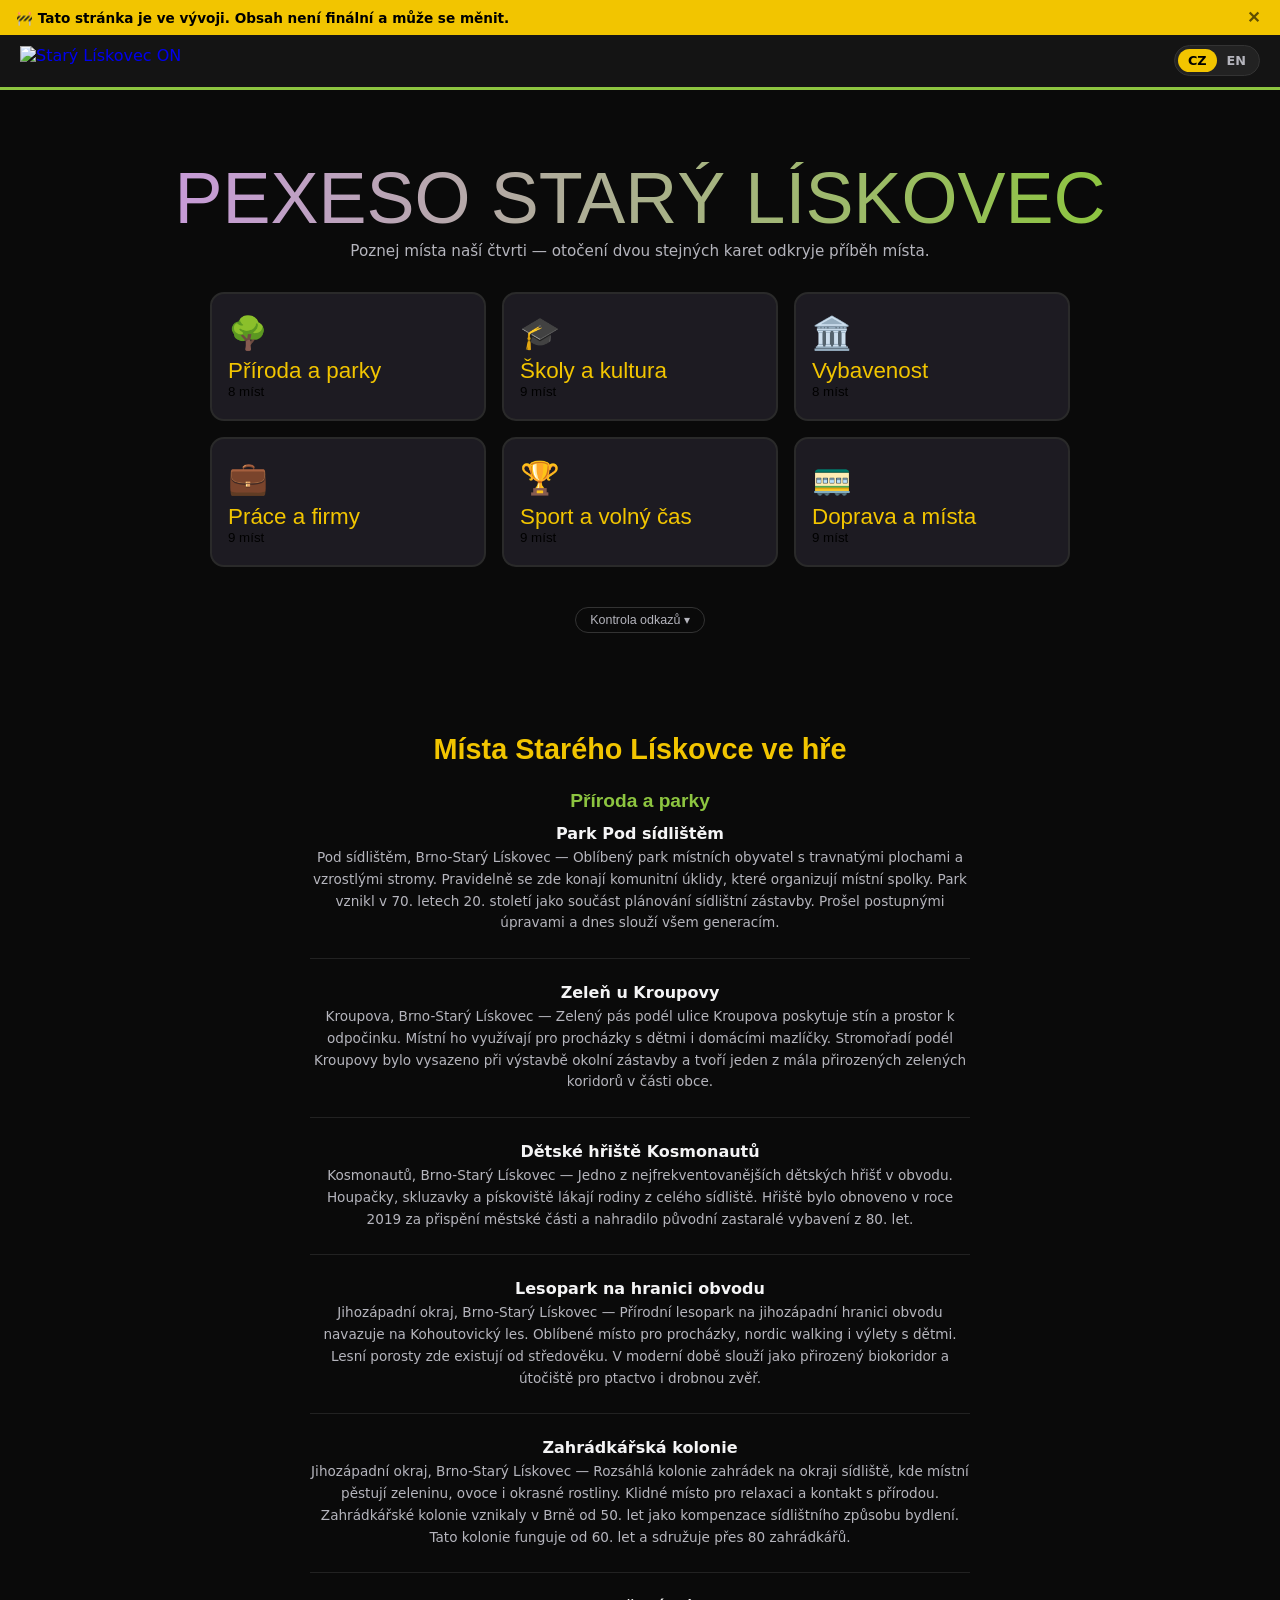
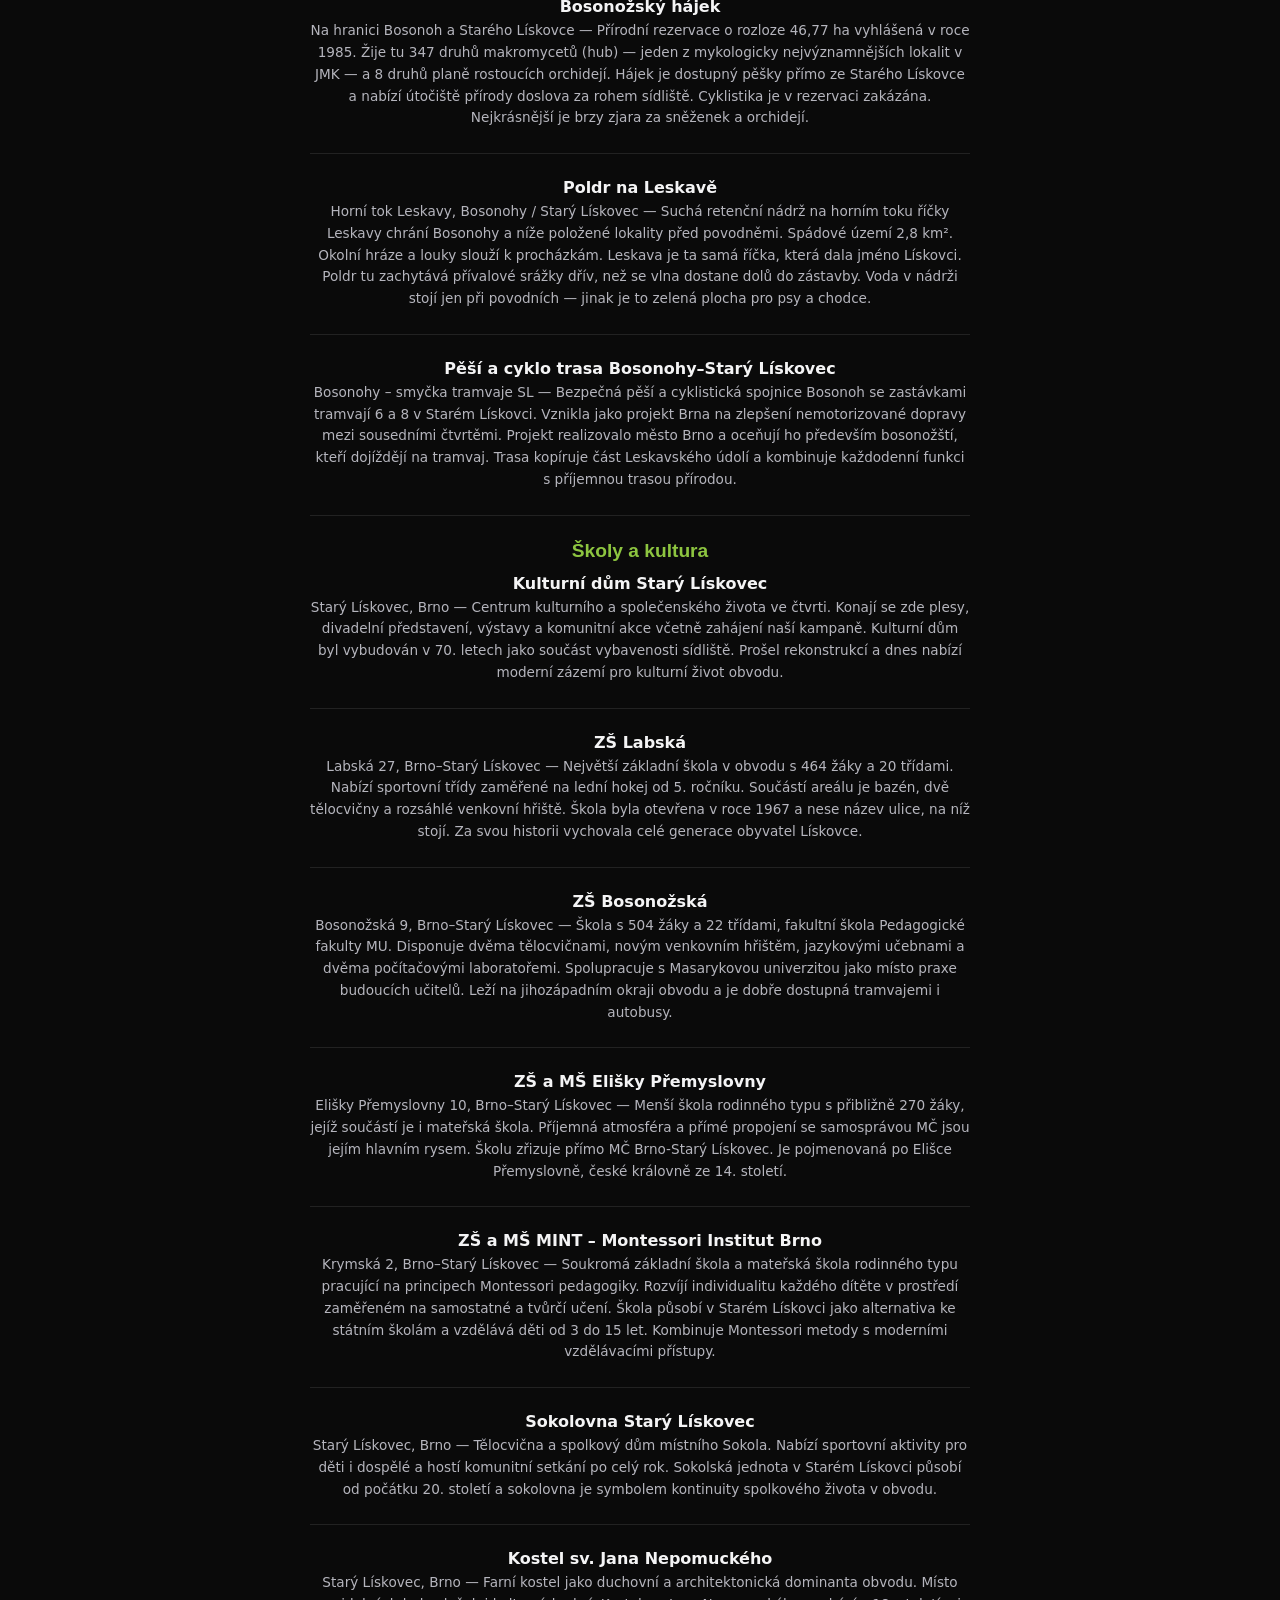
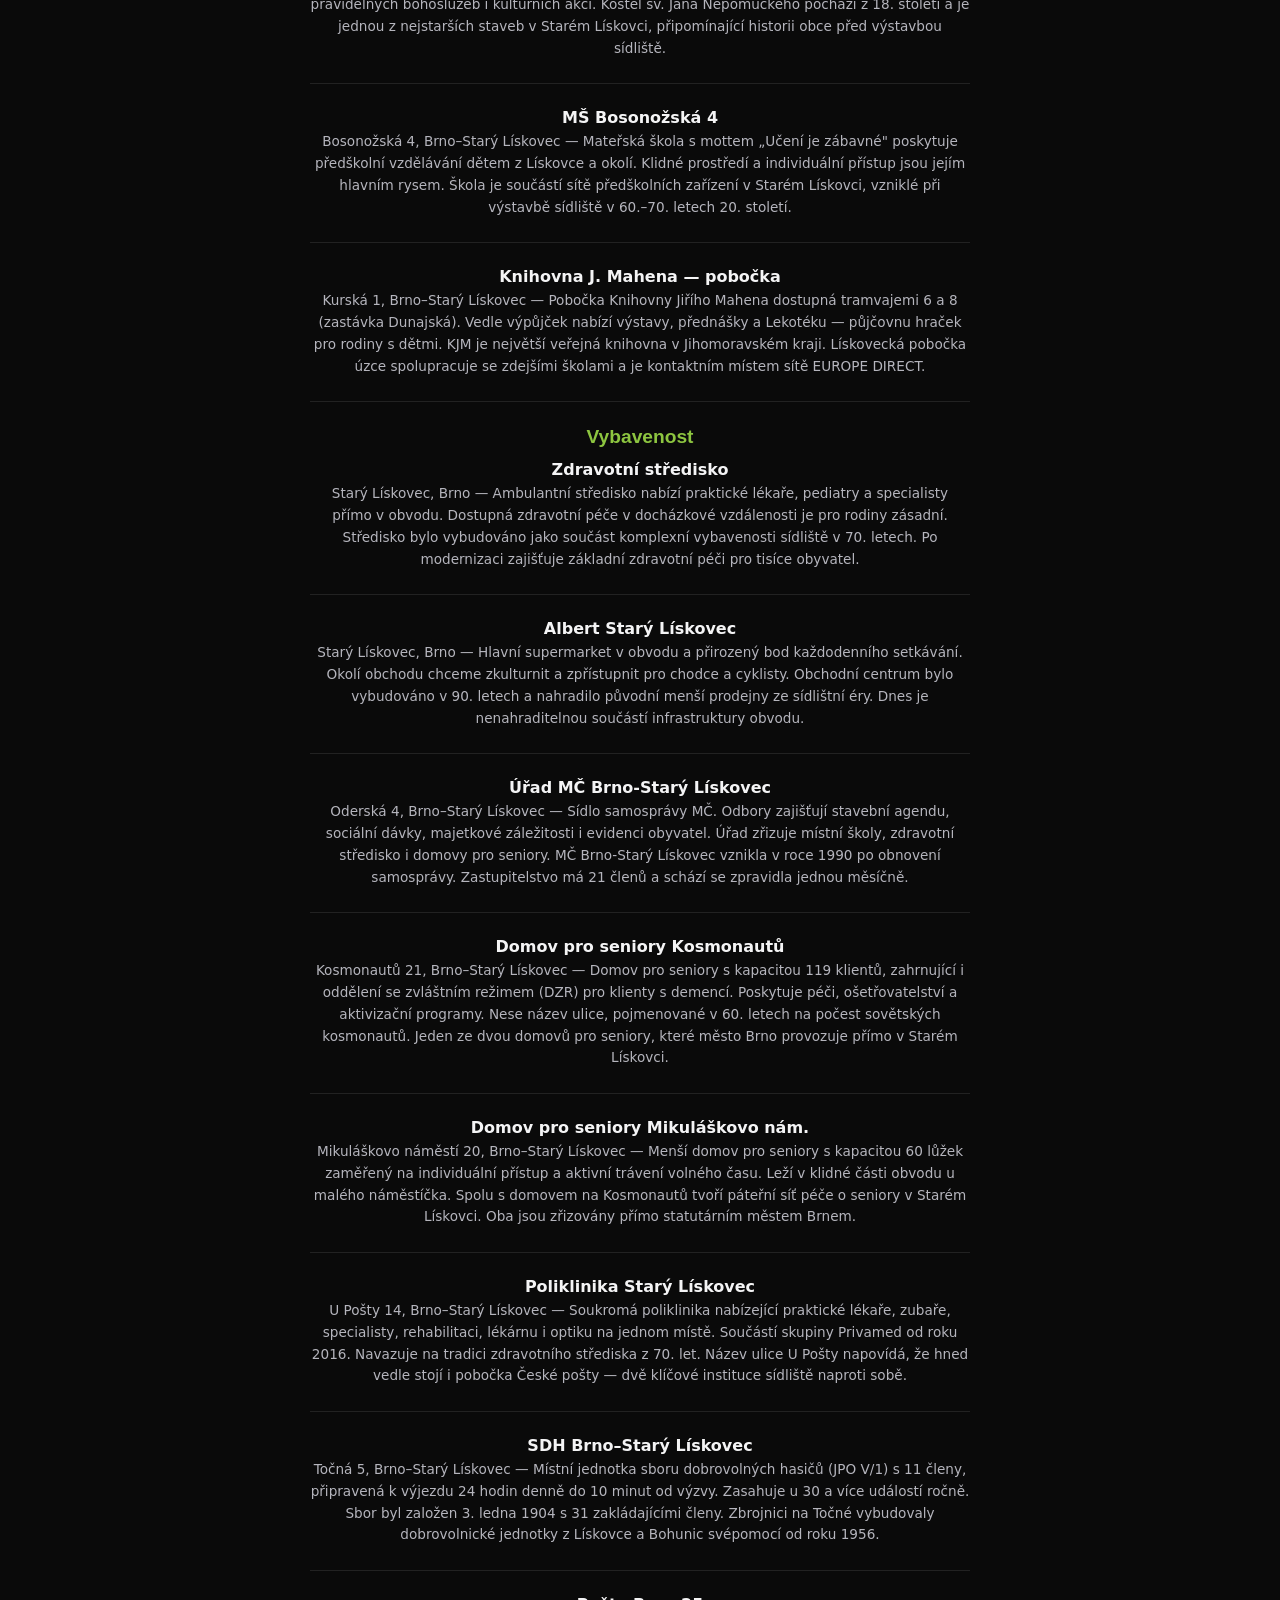
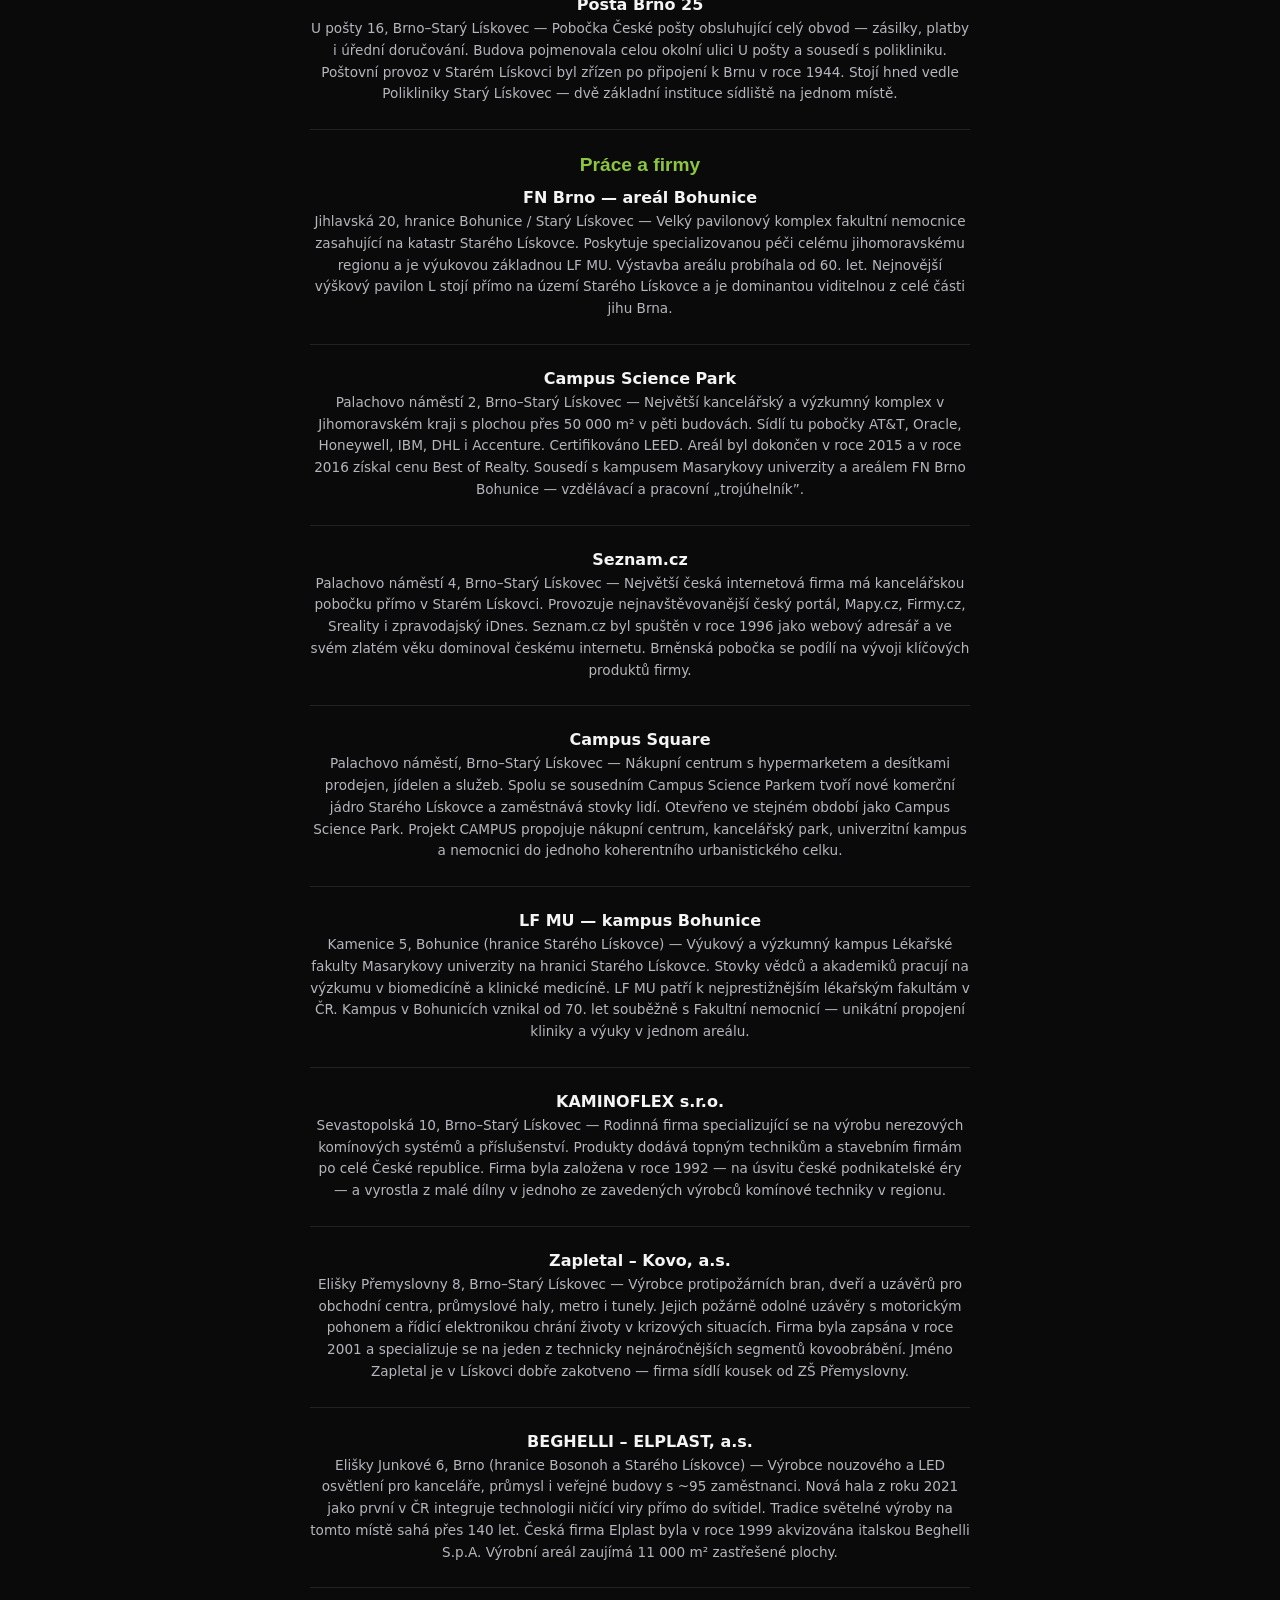
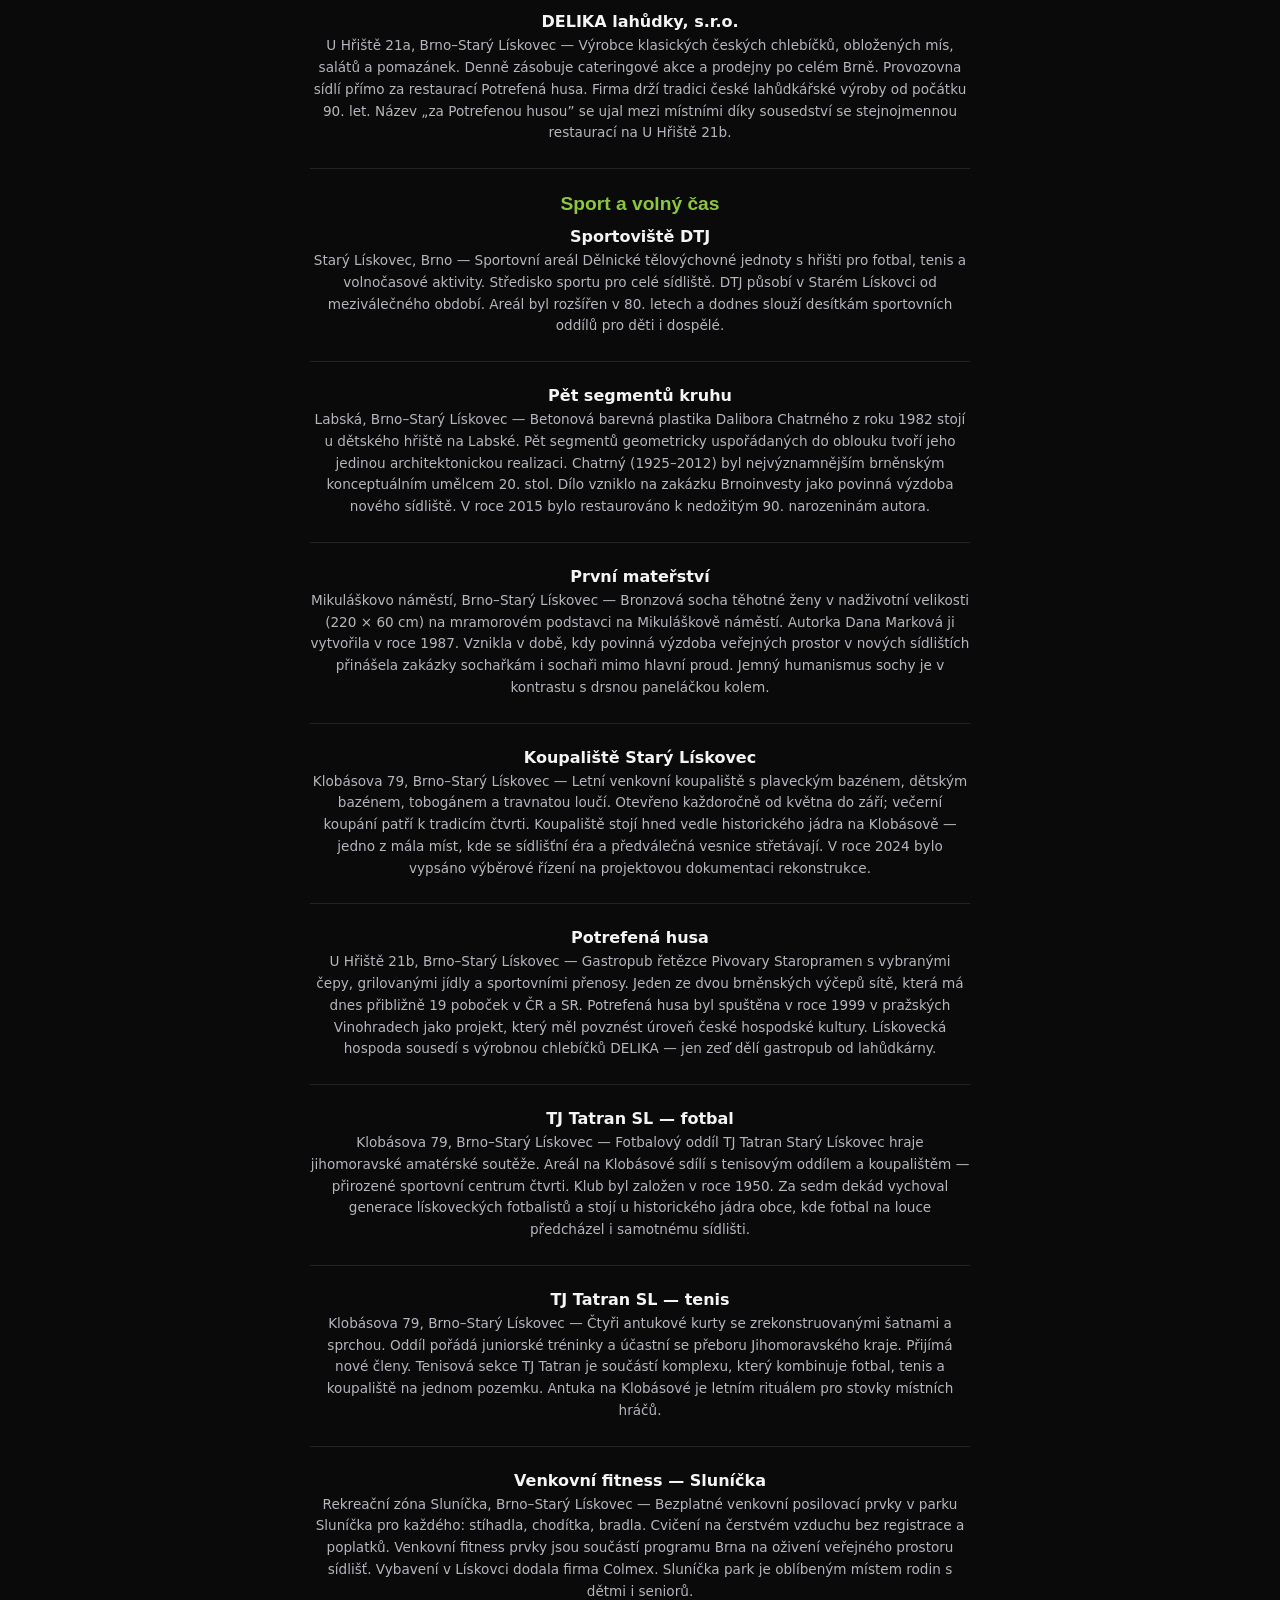
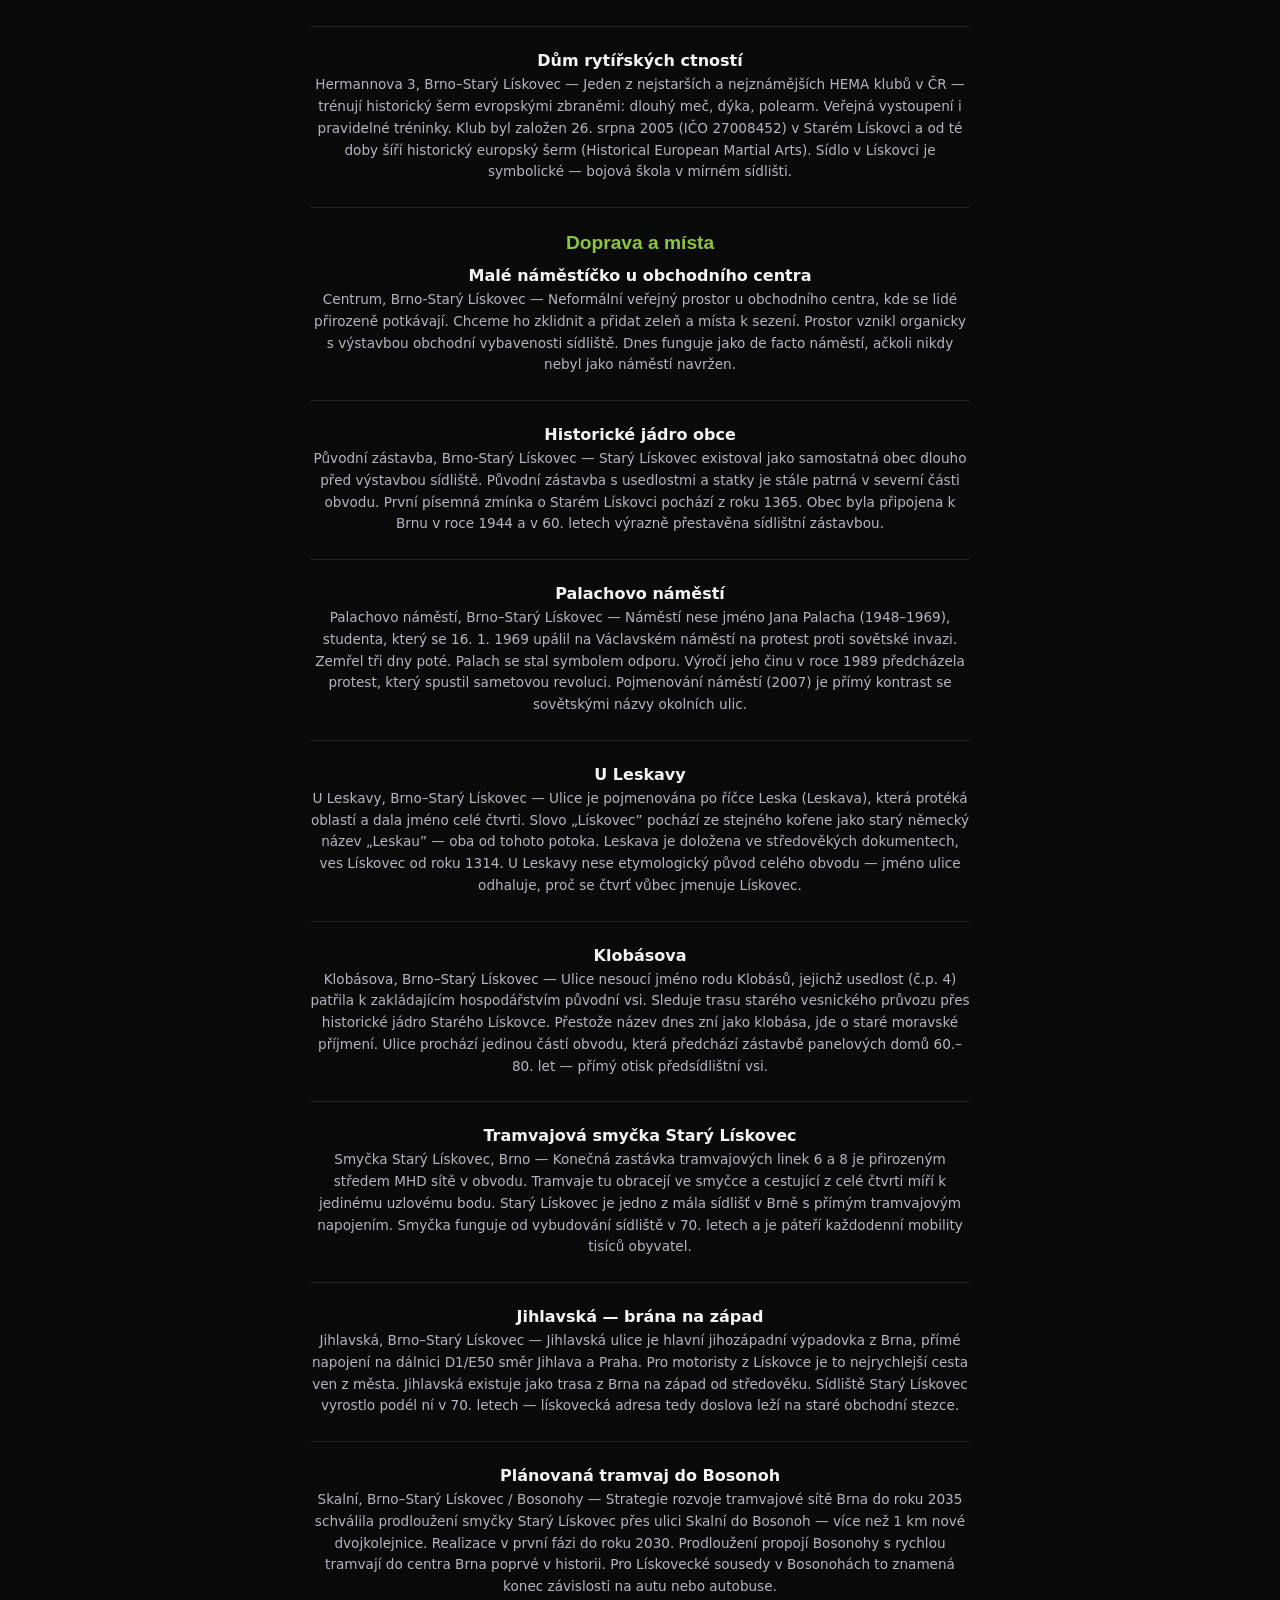
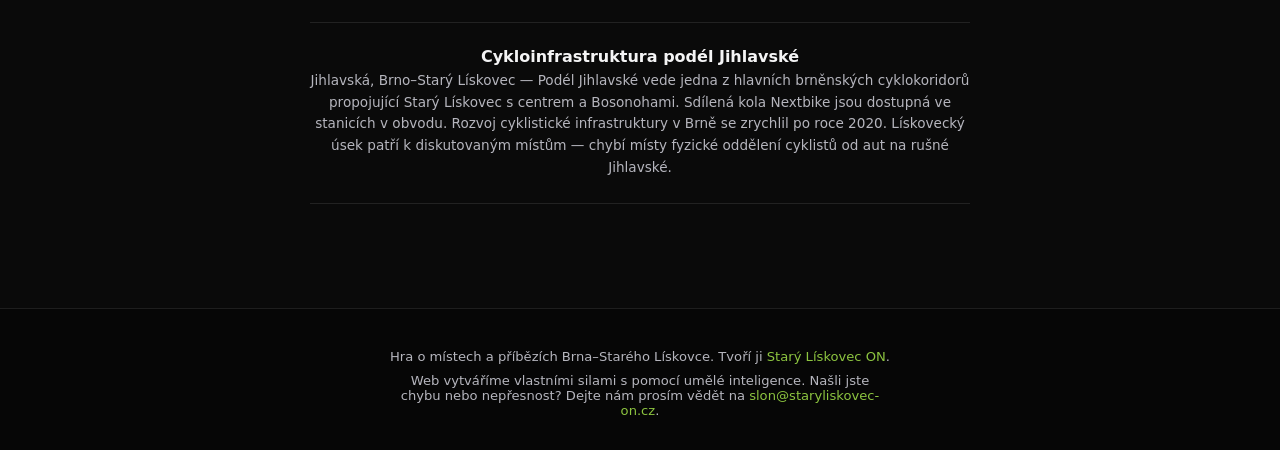
==== commit ab45d0b1: "Switch pexeso map links from Street View to Google Maps Both the info card and the review panel now " ====
--- a/pexeso/index.html
+++ b/pexeso/index.html
@@ -13,7 +13,7 @@
   <meta property="og:url" content="https://kohutekj62.github.io/SL-ON/pexeso/" />
   <meta property="og:type" content="website" />
   <link rel="icon" type="image/svg+xml" href="../assets/favicon.svg" />
-  <link rel="stylesheet" href="../css/fonts.css" />
+  <link rel="stylesheet" href="../css/fonts.css?v=e0b8a13a" />
   <style>
     *, *::before, *::after { box-sizing: border-box; margin: 0; padding: 0; }
 
@@ -90,7 +90,7 @@
       font-family: var(--font-d);
       font-size: clamp(2.2rem, 7vw, 4.5rem);
       line-height: 1; margin-bottom: 0.5rem;
-      background: linear-gradient(90deg, var(--violet-s), var(--yellow));
+      background: linear-gradient(90deg, var(--violet-s), var(--green));
       -webkit-background-clip: text; background-clip: text; -webkit-text-fill-color: transparent;
       display: inline-block;
     }
@@ -241,11 +241,43 @@
     .seo-place h3 { font-size: 1rem; font-weight: 700; color: var(--text); margin-bottom: 0.25rem; }
     .seo-place p  { font-size: 0.85rem; color: var(--muted); line-height: 1.6; }
 
+    /* ── LINK REVIEW PANEL ── */
+    .review-toggle {
+      background: none; border: 1px solid #333; border-radius: 999px;
+      color: var(--muted); font-size: 0.78rem; padding: 0.3rem 0.9rem;
+      cursor: pointer; margin-bottom: 1.25rem; transition: border-color 0.15s, color 0.15s;
+    }
+    .review-toggle:hover { border-color: var(--green); color: var(--green); }
+    #review-panel { max-width: 760px; margin: 0 auto 2rem; text-align: left; }
+    .review-round { margin-bottom: 1.25rem; }
+    .review-round__head {
+      font-size: 0.72rem; font-weight: 700; text-transform: uppercase;
+      letter-spacing: 0.08em; color: var(--muted); padding: 0.3rem 0;
+      border-bottom: 1px solid #222; margin-bottom: 0.4rem;
+    }
+    .review-row {
+      display: flex; align-items: center; gap: 0.5rem;
+      padding: 0.22rem 0; border-bottom: 1px solid #181818; font-size: 0.82rem;
+    }
+    .review-row__name { flex: 1; color: var(--text); white-space: nowrap; overflow: hidden; text-overflow: ellipsis; }
+    .review-link {
+      display: inline-flex; align-items: center; justify-content: center;
+      width: 1.5rem; height: 1.5rem; border-radius: 5px; font-size: 0.68rem;
+      font-weight: 700; text-decoration: none; flex: 0 0 auto;
+      border: 1px solid; transition: background 0.12s, color 0.12s;
+    }
+    .review-link--m { border-color: var(--green); color: var(--green); }
+    .review-link--m:hover { background: var(--green); color: #000; }
+    .review-link--w { border-color: #555; color: var(--muted); }
+    .review-link--w:hover { border-color: var(--yellow); color: var(--yellow); }
+    .review-link--none { border-color: #2a2a2a; color: #333; cursor: default; pointer-events: none; }
+
     /* ── FOOTER ── */
-    .site-footer { text-align: center; padding: 2rem 1rem; border-top: 1px solid #1a1a1a; margin-top: 2rem; }
-    .site-footer p { font-size: 0.82rem; color: #555; }
+    .site-footer { text-align: center; background: #060606; padding: 2.5rem 1rem 2rem; border-top: 1px solid #1e1e1e; margin-top: 2rem; }
+    .site-footer p { font-size: 0.82rem; color: var(--muted); }
     .site-footer a { color: var(--green); text-decoration: none; }
     .site-footer a:hover { text-decoration: underline; }
+    .site-footer__credit { margin-top: 0.6rem; max-width: 60ch; margin-inline: auto; }
   </style>
 </head>
 <body>
@@ -275,6 +307,8 @@
     <p class="select-title" data-i18n="title">PEXESO STARÝ LÍSKOVEC</p>
     <p class="select-sub" data-i18n="subtitle">Poznej místa naší čtvrti — otočení dvou stejných karet odkryje příběh místa.</p>
     <div class="rounds-grid" id="rounds-grid"></div>
+    <button class="review-toggle" id="review-toggle" onclick="toggleReview()">Kontrola odkazů ▾</button>
+    <div id="review-panel" hidden></div>
   </div>
   <section class="seo-content" aria-label="Místa ve hře">
     <h2 data-i18n="seo_heading">Místa Starého Lískovce ve hře</h2>
@@ -331,6 +365,7 @@
 
 <footer class="site-footer">
   <p data-i18n="footer_text">Hra o místech a příbězích Brna–Starého Lískovce. Tvoří ji <a href="../">Starý Lískovec ON</a>.</p>
+  <p class="site-footer__credit" data-i18n="footer_credit">Web vytváříme vlastními silami s pomocí umělé inteligence. Našli jste chybu nebo nepřesnost? Dejte nám prosím vědět na <a href="mailto:slon@staryliskovec-on.cz">slon@staryliskovec-on.cz</a>.</p>
 </footer>
 
 <script>
@@ -468,6 +503,7 @@
     all_done_cta: "Víc o Starém Lískovci ON →", restart: "Hrát znovu",
     info_close: "Pokračovat ve hře",
     footer_text: "Hra o místech a příbězích Brna–Starého Lískovce. Tvoří ji <a href=\"../\">Starý Lískovec ON</a>.",
+    footer_credit: "Web vytváříme vlastními silami s pomocí umělé inteligence. Našli jste chybu nebo nepřesnost? Dejte nám prosím vědět na <a href=\"mailto:slon@staryliskovec-on.cz\">slon@staryliskovec-on.cz</a>.",
     done_badge: "✓ Splněno",
     moves: "Tahů",
     dev_banner: "🚧 Tato stránka je ve vývoji. Obsah není finální a může se měnit.",
@@ -489,6 +525,7 @@
     all_done_cta: "More about Starý Lískovec ON →", restart: "Play again",
     info_close: "Continue playing",
     footer_text: "A game about the places and stories of Brno–Starý Lískovec. Made by <a href=\"../\">Starý Lískovec ON</a>.",
+    footer_credit: "We build this site ourselves with the help of artificial intelligence. Found an error or an inaccuracy? Please let us know at <a href=\"mailto:slon@staryliskovec-on.cz\">slon@staryliskovec-on.cz</a>.",
     done_badge: "✓ Done",
     moves: "Moves",
     dev_banner: "🚧 This page is under development. Content is not final and may change.",
@@ -549,6 +586,42 @@
   renderRoundsGrid();
   renderSeoList();
   showScreen("screen-select");
+}
+
+function renderReviewPanel() {
+  const panel = document.getElementById("review-panel");
+  if (!panel || panel.dataset.built) return;  // build once
+  panel.innerHTML = ROUNDS.map(r => {
+    const rows = r.places.map(p => {
+      const mUrl = p.coords
+        ? `https://www.google.com/maps?q=${p.coords}&z=18`
+        : null;
+      const mLink = mUrl
+        ? `<a class="review-link review-link--m" href="${mUrl}" target="_blank" rel="noopener noreferrer" title="Street View">m</a>`
+        : `<span class="review-link review-link--none" title="chybí souřadnice">m</span>`;
+      const wLink = p.web
+        ? `<a class="review-link review-link--w" href="${p.web}" target="_blank" rel="noopener noreferrer" title="${p.web}">w</a>`
+        : `<span class="review-link review-link--none" title="chybí web">w</span>`;
+      return `<div class="review-row">
+        <span class="review-row__name" title="${p.cs.location}">${p.cs.name}</span>
+        ${mLink}${wLink}
+      </div>`;
+    }).join("");
+    return `<div class="review-round">
+      <div class="review-round__head">${r.emoji} ${r.cs.title}</div>
+      ${rows}
+    </div>`;
+  }).join("");
+  panel.dataset.built = "1";
+}
+
+function toggleReview() {
+  const panel = document.getElementById("review-panel");
+  const btn   = document.getElementById("review-toggle");
+  const open  = panel.hidden;
+  if (open) renderReviewPanel();
+  panel.hidden = !open;
+  btn.textContent = open ? "Kontrola odkazů ▴" : "Kontrola odkazů ▾";
 }
 
 function renderRoundsGrid() {
@@ -774,7 +847,7 @@
     const [lat, lng] = pair.coords.split(",").map(Number);
     // q=lat,lng opens a pin at the exact coordinates; Google Maps shows the place card if
     // the location is known in its database, otherwise just the pin.
-    const mapUrl = `https://www.google.com/maps?q=${lat},${lng}`;
+    const mapUrl = `https://www.google.com/maps?q=${lat},${lng}&z=18`;
     linksDiv.innerHTML += `<a class="info-card__link info-card__link--map" href="${mapUrl}" target="_blank" rel="noopener noreferrer">${t("link_map")}</a>`;
   }
   if (pair.web) {
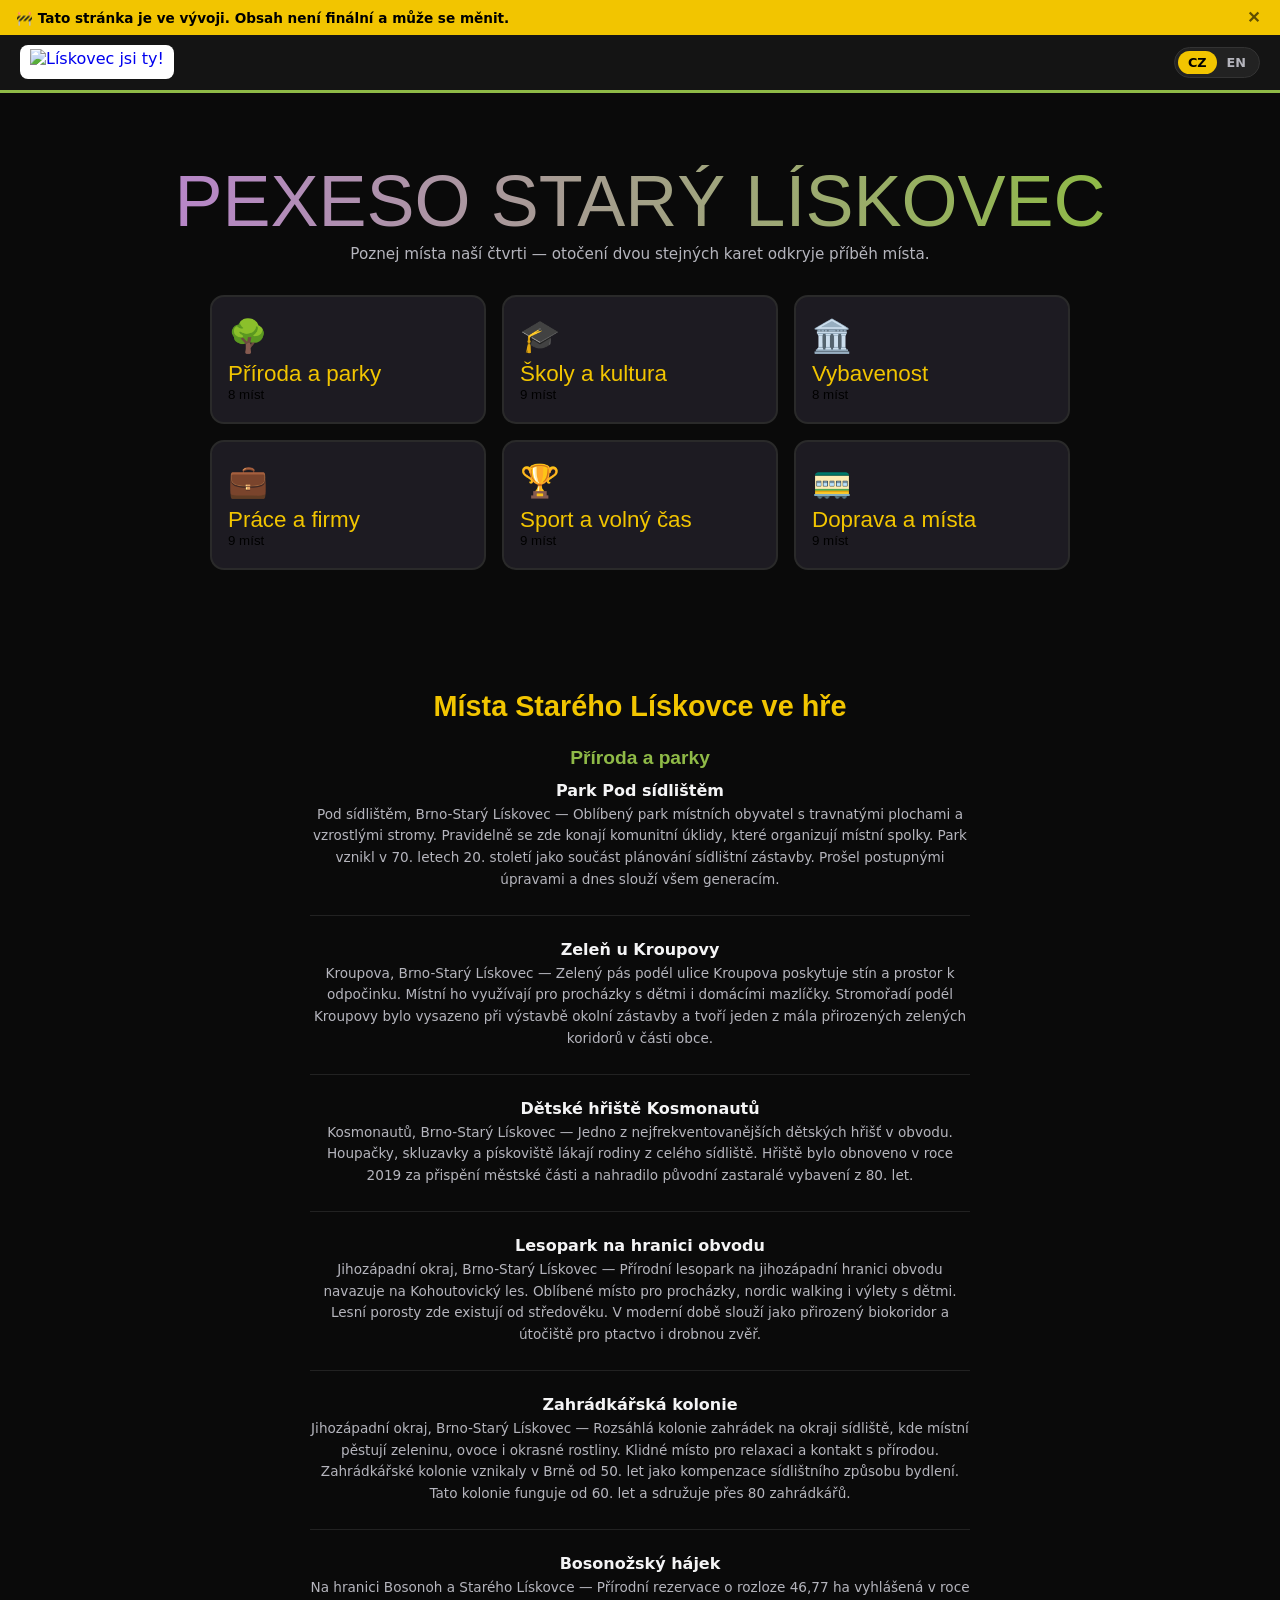
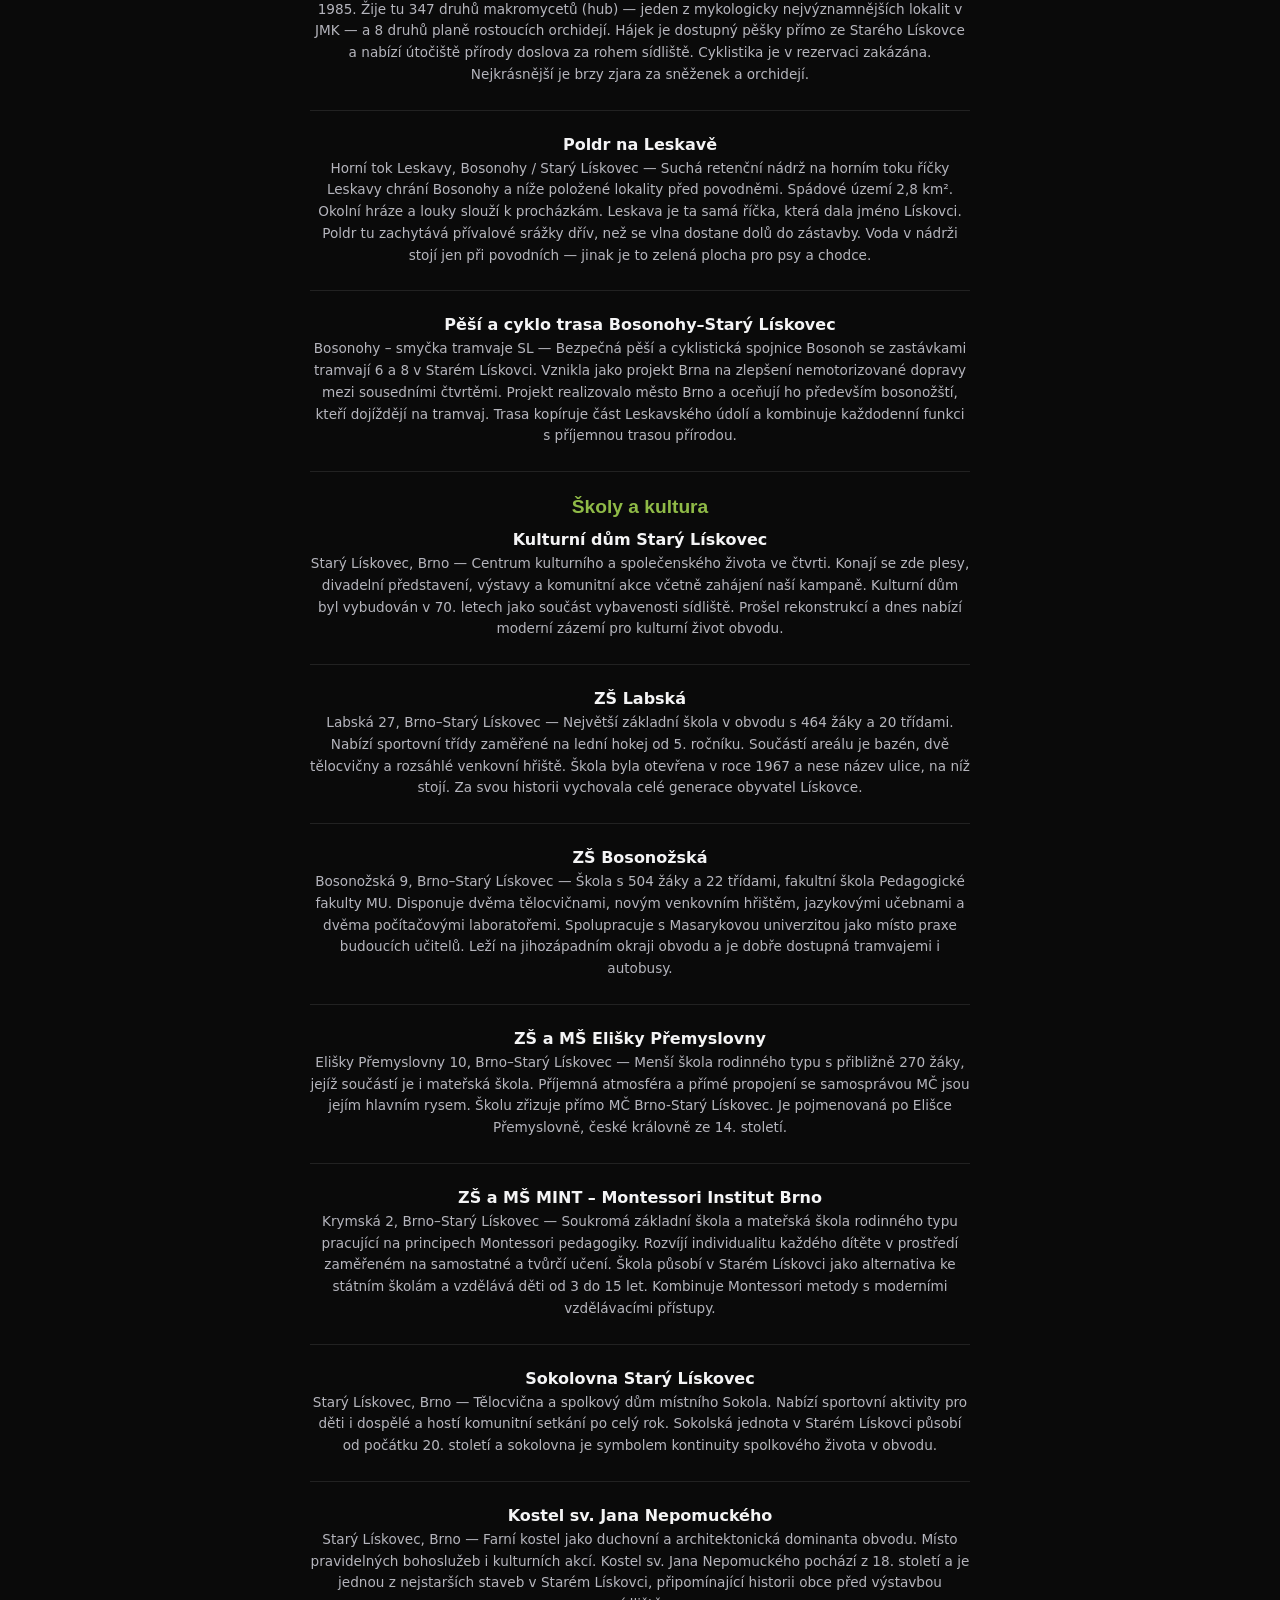
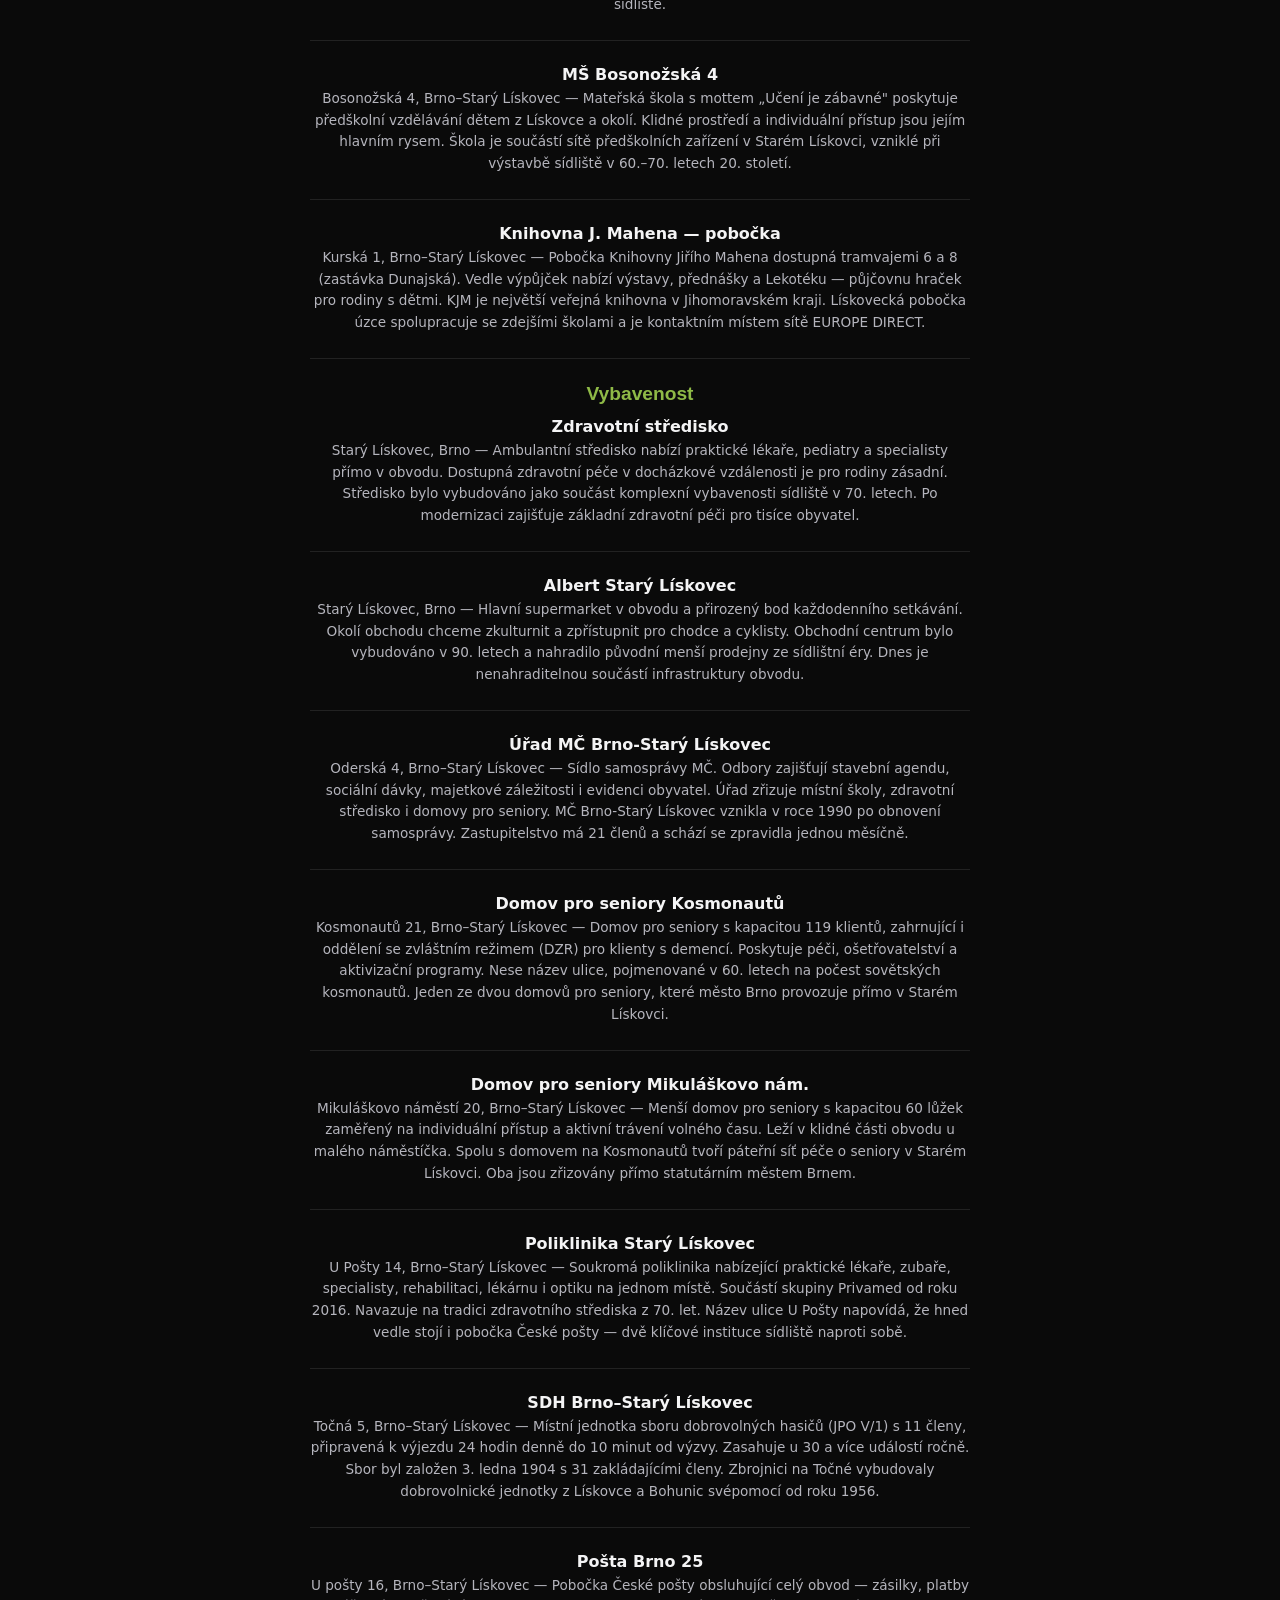
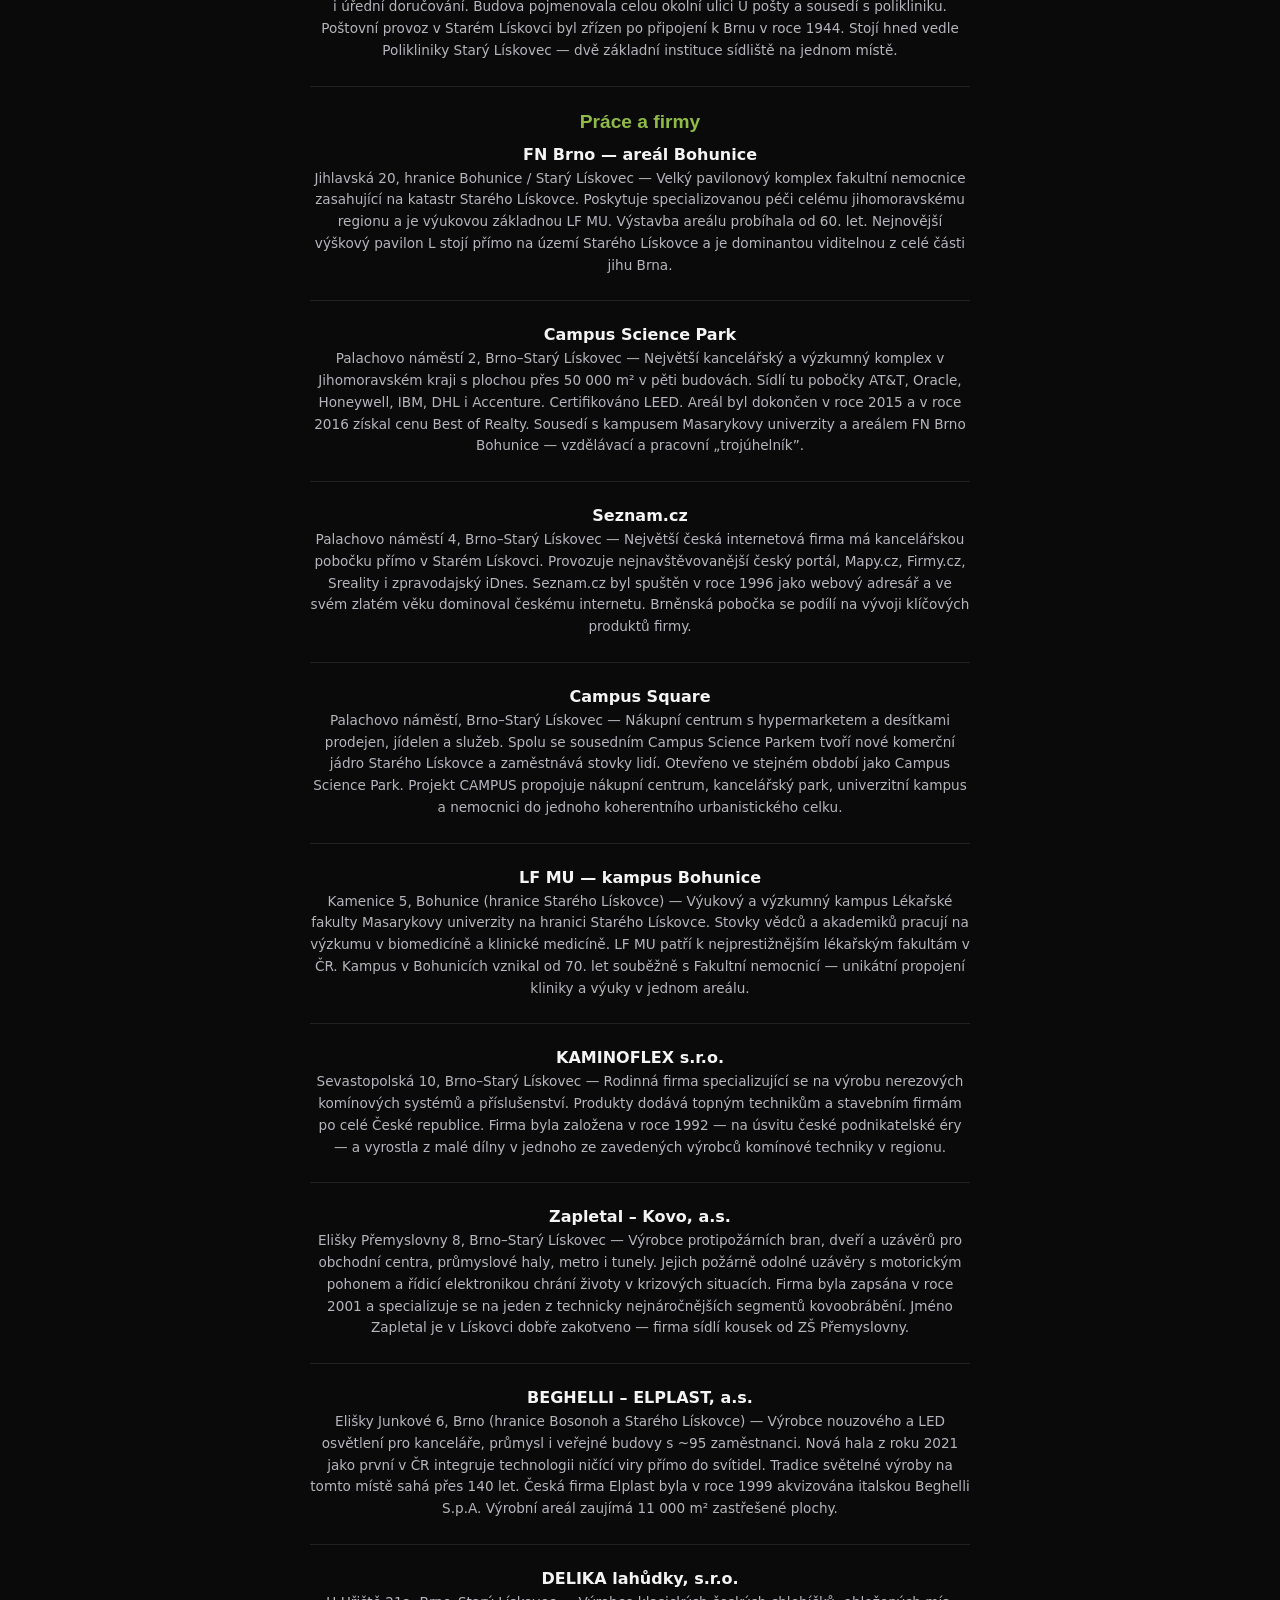
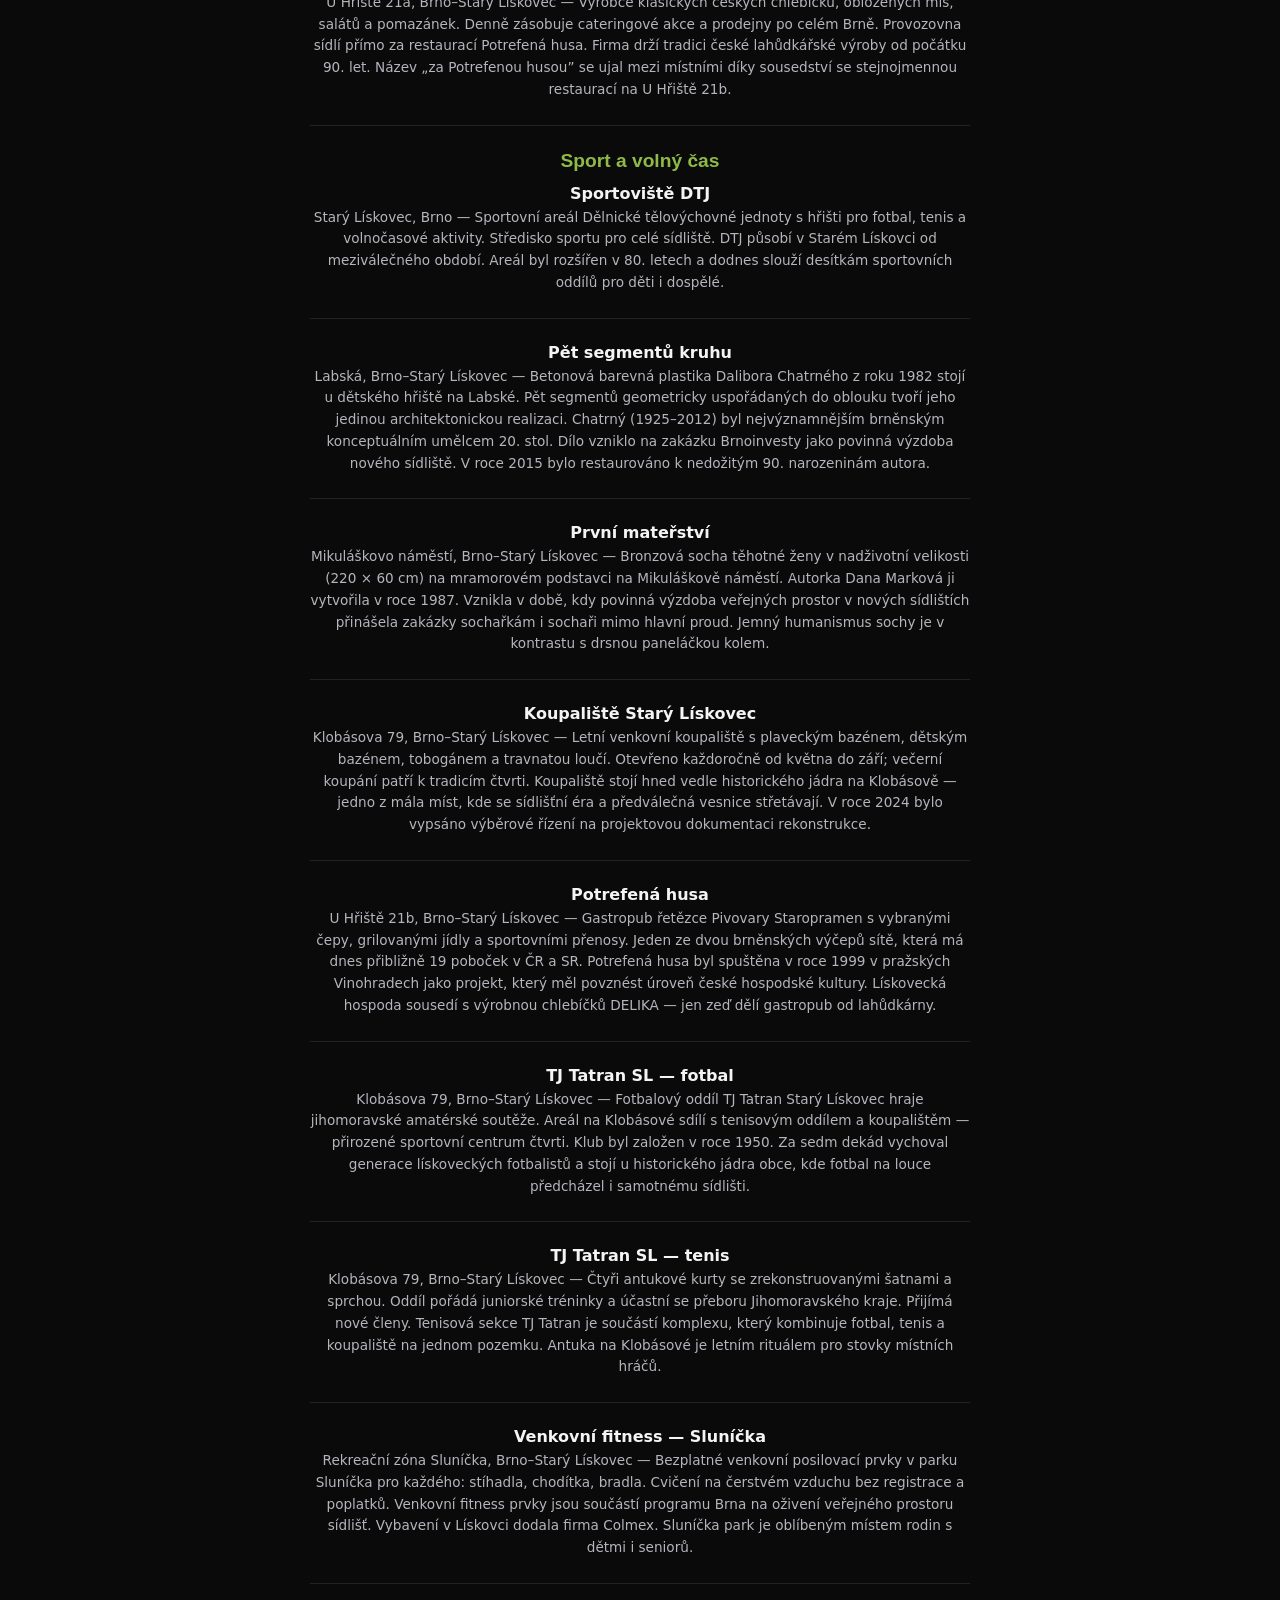
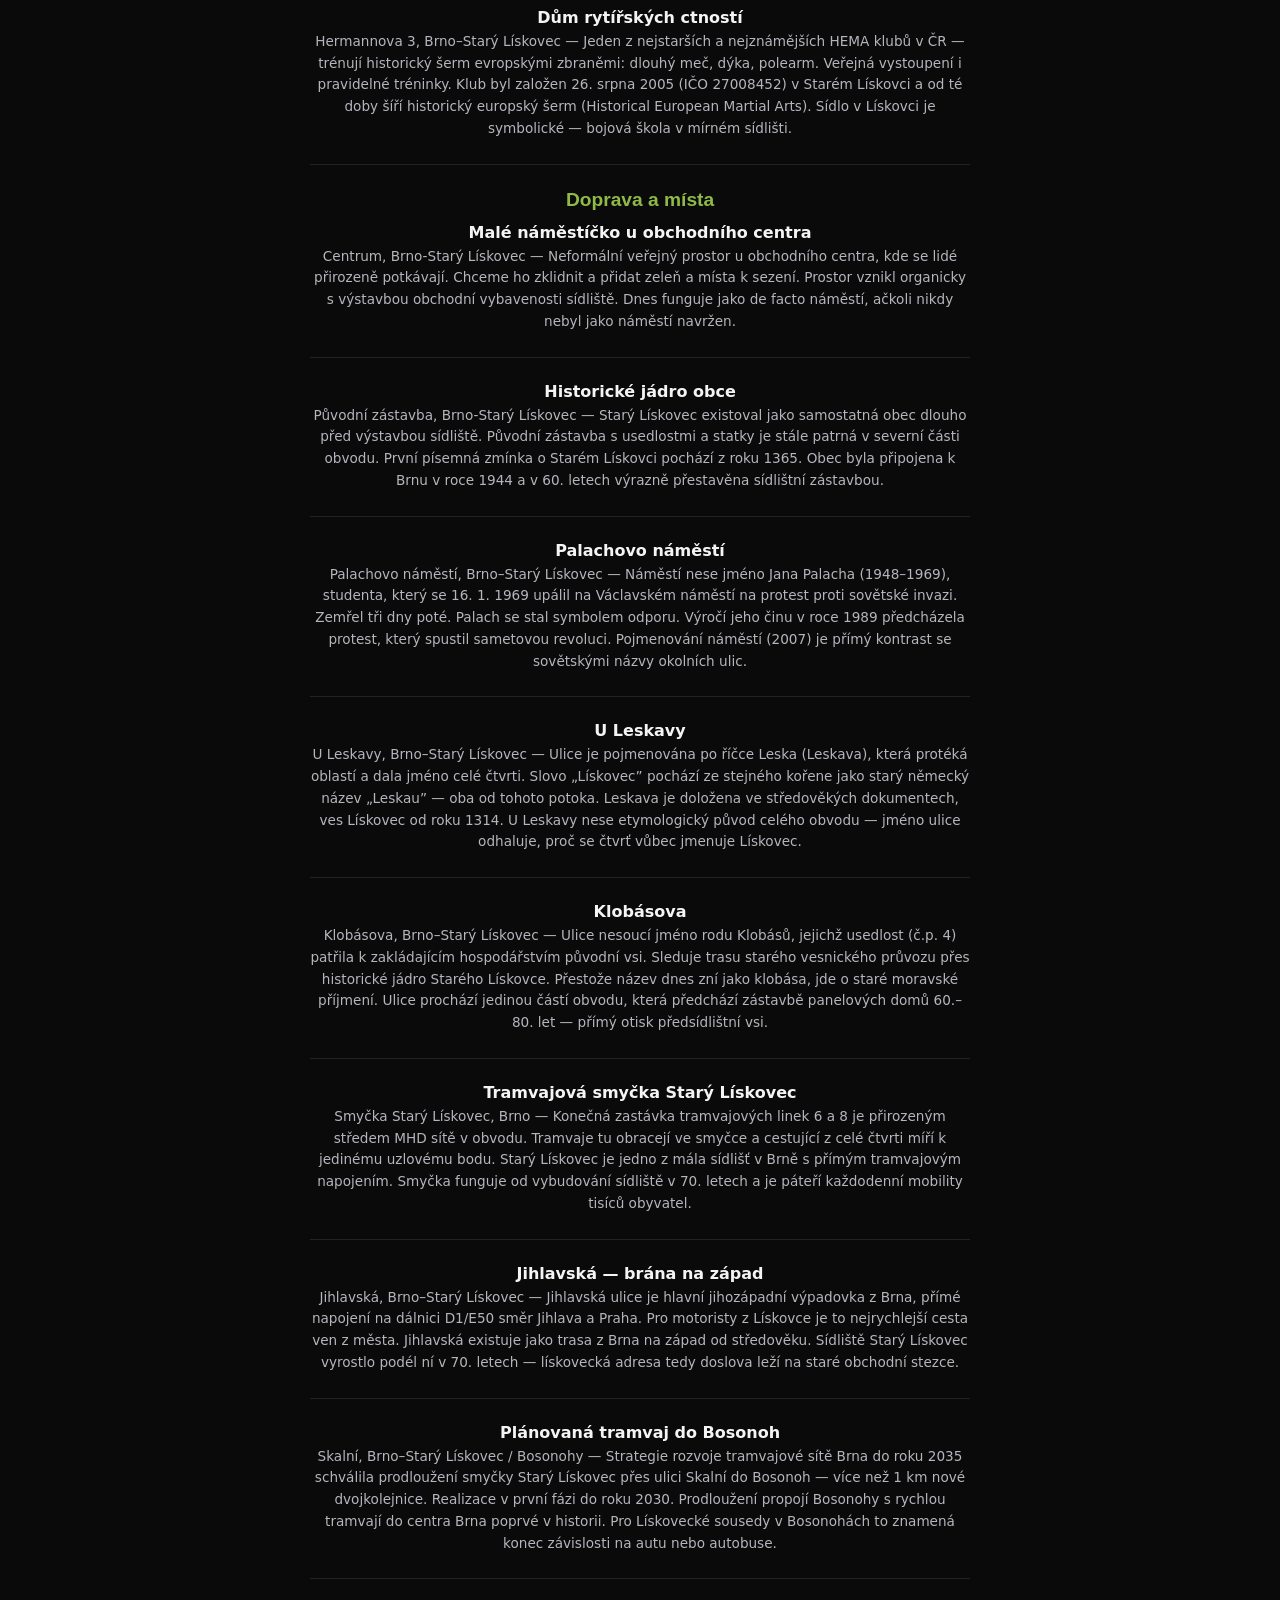
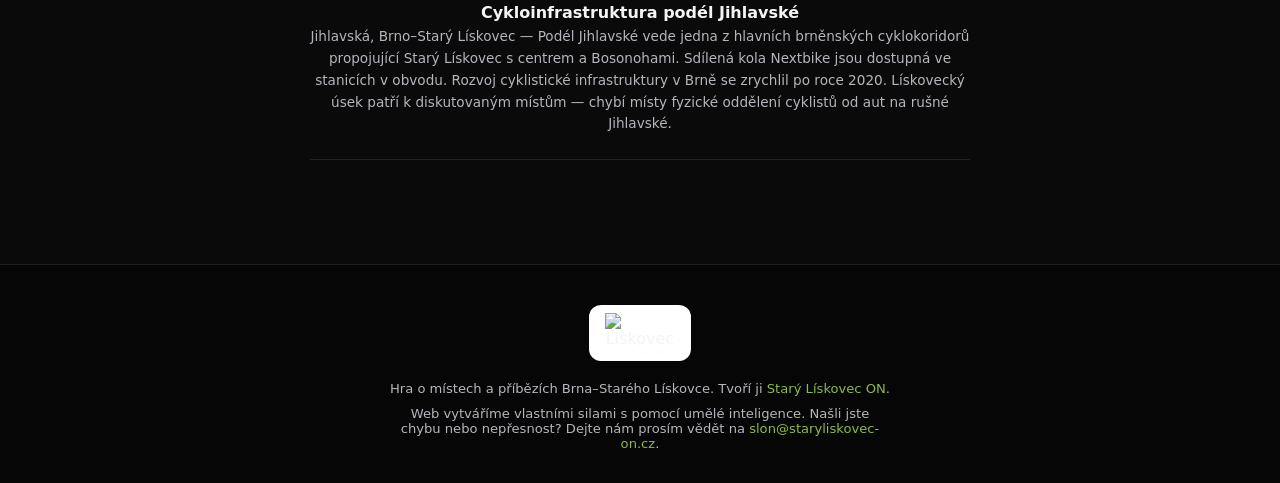
==== commit 2763d587: "Use the new logo for header, footer, and pexeso card backs Replaces the old wordmark/elephant assets" ====
--- a/pexeso/index.html
+++ b/pexeso/index.html
@@ -16,6 +16,7 @@
   <link rel="stylesheet" href="../css/fonts.css?v=e0b8a13a" />
   <style>
     *, *::before, *::after { box-sizing: border-box; margin: 0; padding: 0; }
+    [hidden] { display: none !important; } /* ░ ensures hidden attr beats element/class display rules ░ */
 
     :root {
       --bg:        #0a0a0a;
@@ -24,9 +25,9 @@
       --text:      #f4f4f5;
       --muted:     #b5b5bd;
       --yellow:    #f2c500;
-      --green:     #8dc540;
-      --violet:    #7a2e8e;
-      --violet-s:  #c79bd8;
+      --green:     #8fba47;
+      --violet:    #7f3399;
+      --violet-s:  #b786c8;
       --radius:    14px;
       --tr:        0.2s ease;
       --font-d:    "Bebas Neue", "Arial Narrow", sans-serif;
@@ -57,7 +58,7 @@
       background: var(--surface); border-bottom: 3px solid var(--green);
     }
     .site-header a { display: flex; align-items: center; text-decoration: none; }
-    .site-header img { height: 30px; width: auto; }
+    .site-header img { height: 34px; width: auto; background: #fff; border-radius: 8px; padding: 4px 10px; }
 
     /* ── LANG TOGGLE ── */
     .lang-toggle {
@@ -155,8 +156,8 @@
       position: absolute; inset: 0; backface-visibility: hidden;
       border-radius: 10px; overflow: hidden; border: 2px solid #2a2a2a;
     }
-    .card__back  { background: var(--surface2); display: flex; align-items: center; justify-content: center; }
-    .card__back img { width: 72%; height: 72%; object-fit: contain; opacity: 0.9; }
+    .card__back  { background: #fff; display: flex; align-items: center; justify-content: center; }
+    .card__back img { width: 72%; height: 72%; object-fit: contain; }
     .card__front { transform: rotateY(180deg); background: var(--surface); display: flex; align-items: center; justify-content: center; }
     .card__front img { width: 100%; aspect-ratio: 4/3; object-fit: cover; display: block; flex-shrink: 0; }
     .card__front .card__label {
@@ -211,7 +212,7 @@
       font-family: var(--font-b); font-size: 0.95rem; font-weight: 700;
       border: none; border-radius: 999px; cursor: pointer;
     }
-    .info-card__close:hover { background: #6fa72f; }
+    .info-card__close:hover { background: #739638; }
 
     /* ── ROUND COMPLETE ── */
     #screen-round-end { padding: 3rem 1.5rem; text-align: center; }
@@ -222,7 +223,7 @@
     .btn-row    { display: flex; flex-direction: column; gap: 0.75rem; max-width: 300px; margin: 0 auto; }
     .btn { display: inline-block; padding: 0.75rem 1.75rem; border-radius: 999px; font-weight: 700; font-size: 0.95rem; cursor: pointer; border: 2px solid transparent; text-decoration: none; text-align: center; transition: 0.2s; }
     .btn--green  { background: var(--green);  color: #000; }
-    .btn--green:hover  { background: #6fa72f; }
+    .btn--green:hover  { background: #739638; }
     .btn--yellow { background: var(--yellow); color: #000; }
     .btn--yellow:hover { background: #d4ac00; }
     .btn--ghost  { background: transparent; border-color: #444; color: var(--text); }
@@ -271,6 +272,28 @@
     .review-link--w { border-color: #555; color: var(--muted); }
     .review-link--w:hover { border-color: var(--yellow); color: var(--yellow); }
     .review-link--none { border-color: #2a2a2a; color: #333; cursor: default; pointer-events: none; }
+    /* ░░ TEMPORARY — text-popup button ░░ */
+    .review-link--t { border-color: var(--violet-s); color: var(--violet-s); background: transparent; font-family: var(--font-b); cursor: pointer; }
+    .review-link--t:hover { background: var(--violet-s); color: #000; }
+
+    /* ░░ TEMPORARY — review text popup ░░ */
+    .revtext-overlay {
+      position: fixed; inset: 0; background: rgba(0,0,0,0.72);
+      display: none; align-items: center; justify-content: center; z-index: 200; padding: 1rem;
+    }
+    .revtext-overlay.visible { display: flex; }
+    .revtext-card {
+      background: var(--surface); border: 1px solid #333; border-top: 3px solid var(--violet-s);
+      border-radius: var(--radius); max-width: 640px; width: 100%; max-height: 85vh;
+      overflow-y: auto; padding: 1.5rem; text-align: left;
+    }
+    .revtext-card h3 { font-family: var(--font-d); color: var(--yellow); font-size: 1.7rem; line-height: 1; margin-bottom: 0.2rem; }
+    .revtext-card .revtext-loc { color: var(--green); font-size: 0.85rem; margin-bottom: 0.5rem; }
+    .revtext-card .revtext-lang { font-size: 0.7rem; text-transform: uppercase; letter-spacing: 0.08em; color: var(--muted); margin: 0.9rem 0 0.25rem; border-top: 1px solid #222; padding-top: 0.7rem; }
+    .revtext-card p { font-size: 0.9rem; line-height: 1.55; color: var(--text); }
+    .revtext-card .revtext-hist { color: var(--muted); font-style: italic; font-size: 0.84rem; }
+    .revtext-close { margin-top: 1.25rem; width: 100%; padding: 0.6rem; background: var(--violet-s); color: #000; border: none; border-radius: 999px; font-weight: 700; cursor: pointer; font-family: var(--font-b); }
+    /* ░░ END TEMPORARY ░░ */
 
     /* ── FOOTER ── */
     .site-footer { text-align: center; background: #060606; padding: 2.5rem 1rem 2rem; border-top: 1px solid #1e1e1e; margin-top: 2rem; }
@@ -278,6 +301,7 @@
     .site-footer a { color: var(--green); text-decoration: none; }
     .site-footer a:hover { text-decoration: underline; }
     .site-footer__credit { margin-top: 0.6rem; max-width: 60ch; margin-inline: auto; }
+    .site-footer__badge { display: block; height: 56px; width: auto; margin: 0 auto 1.25rem; background: #fff; border-radius: 12px; padding: 8px 16px; }
   </style>
 </head>
 <body>
@@ -289,7 +313,7 @@
 
 <header class="site-header">
   <a href="../" aria-label="Starý Lískovec ON">
-    <img src="../assets/logo-slon-podelne.svg" alt="Starý Lískovec ON" />
+    <img src="../assets/logo-liskovec-jsi-ty.png" alt="Lískovec jsi ty!" />
   </a>
   <div class="lang-toggle" id="lang-toggle" role="button" tabindex="0"
        aria-label="Přepnout jazyk / Switch language">
@@ -307,7 +331,7 @@
     <p class="select-title" data-i18n="title">PEXESO STARÝ LÍSKOVEC</p>
     <p class="select-sub" data-i18n="subtitle">Poznej místa naší čtvrti — otočení dvou stejných karet odkryje příběh místa.</p>
     <div class="rounds-grid" id="rounds-grid"></div>
-    <button class="review-toggle" id="review-toggle" onclick="toggleReview()">Kontrola odkazů ▾</button>
+    <button class="review-toggle" id="review-toggle" onclick="toggleReview()" hidden>Kontrola odkazů ▴</button>
     <div id="review-panel" hidden></div>
   </div>
   <section class="seo-content" aria-label="Místa ve hře">
@@ -363,7 +387,14 @@
   </div>
 </div>
 
+<!-- ░░ TEMPORARY review text popup — remove after place review ░░ -->
+<div class="revtext-overlay" id="revtext-overlay">
+  <div class="revtext-card" id="revtext-card"></div>
+</div>
+<!-- ░░ END TEMPORARY ░░ -->
+
 <footer class="site-footer">
+  <img src="../assets/logo-liskovec-jsi-ty.png" alt="Lískovec jsi ty!" class="site-footer__badge" width="184" height="104" loading="lazy" />
   <p data-i18n="footer_text">Hra o místech a příbězích Brna–Starého Lískovce. Tvoří ji <a href="../">Starý Lískovec ON</a>.</p>
   <p class="site-footer__credit" data-i18n="footer_credit">Web vytváříme vlastními silami s pomocí umělé inteligence. Našli jste chybu nebo nepřesnost? Dejte nám prosím vědět na <a href="mailto:slon@staryliskovec-on.cz">slon@staryliskovec-on.cz</a>.</p>
 </footer>
@@ -585,7 +616,20 @@
   applyI18n();
   renderRoundsGrid();
   renderSeoList();
+  renderReviewPanel();      // ░░ TEMPORARY — build link-check panel ░░
   showScreen("screen-select");
+}
+
+// mapUrl — single source of truth for a place's map link, so the in-game info
+// card and the review panel always point to the EXACT same URL. We use Mapy.com
+// (the Czech-localized map most local residents use; mapy.cz 301-redirects here,
+// so we link the final host directly). The CSV stores coords as "lat,lng";
+// Mapy wants x=lng, y=lat and a "coor" marker id of "lng,lat". Split is by comma
+// only (no Number()), so the raw CSV precision is preserved.
+function mapUrl(coords) {
+  if (!coords) return null;
+  const [lat, lng] = coords.split(",");
+  return `https://mapy.com/zakladni?source=coor&id=${lng},${lat}&x=${lng}&y=${lat}&z=18`;
 }
 
 function renderReviewPanel() {
@@ -593,18 +637,17 @@
   if (!panel || panel.dataset.built) return;  // build once
   panel.innerHTML = ROUNDS.map(r => {
     const rows = r.places.map(p => {
-      const mUrl = p.coords
-        ? `https://www.google.com/maps?q=${p.coords}&z=18`
-        : null;
+      const mUrl = mapUrl(p.coords);
       const mLink = mUrl
-        ? `<a class="review-link review-link--m" href="${mUrl}" target="_blank" rel="noopener noreferrer" title="Street View">m</a>`
+        ? `<a class="review-link review-link--m" href="${mUrl}" target="_blank" rel="noopener noreferrer" title="Mapy.com">m</a>`
         : `<span class="review-link review-link--none" title="chybí souřadnice">m</span>`;
       const wLink = p.web
         ? `<a class="review-link review-link--w" href="${p.web}" target="_blank" rel="noopener noreferrer" title="${p.web}">w</a>`
         : `<span class="review-link review-link--none" title="chybí web">w</span>`;
+      const tLink = `<button class="review-link review-link--t" onclick="showReviewText('${p.id}')" title="Zobrazit text">t</button>`;
       return `<div class="review-row">
         <span class="review-row__name" title="${p.cs.location}">${p.cs.name}</span>
-        ${mLink}${wLink}
+        ${tLink}${mLink}${wLink}
       </div>`;
     }).join("");
     return `<div class="review-round">
@@ -613,6 +656,23 @@
     </div>`;
   }).join("");
   panel.dataset.built = "1";
+}
+
+// ░░ TEMPORARY — text popup for review; shows full CS + EN text for a place. ░░
+function showReviewText(placeId) {
+  let place = null;
+  for (const r of ROUNDS) { const p = r.places.find(x => x.id === placeId); if (p) { place = p; break; } }
+  if (!place) return;
+  const esc = s => (s || "").replace(/&/g, "&amp;").replace(/</g, "&lt;").replace(/>/g, "&gt;");
+  document.getElementById("revtext-card").innerHTML = `
+    <h3>${esc(place.cs.name)}</h3>
+    <div class="revtext-loc">${esc(place.cs.location)}</div>
+    <div class="revtext-lang">CS — popis</div><p>${esc(place.cs.desc)}</p>
+    <div class="revtext-lang">CS — historie</div><p class="revtext-hist">${esc(place.cs.history)}</p>
+    <div class="revtext-lang">EN — desc</div><p>${esc(place.en.desc)}</p>
+    <div class="revtext-lang">EN — history</div><p class="revtext-hist">${esc(place.en.history)}</p>
+    <button class="revtext-close" onclick="document.getElementById('revtext-overlay').classList.remove('visible')">Zavřít</button>`;
+  document.getElementById("revtext-overlay").classList.add("visible");
 }
 
 function toggleReview() {
@@ -755,7 +815,7 @@
     return `<div class="card" data-pair="${c.pairId}" data-idx="${i}">
       <div class="card__inner">
         <div class="card__face card__back">
-          <img src="../assets/who-is-who.png" alt="Starý Lískovec ON" />
+          <img src="../assets/logo-liskovec-jsi-ty.png" alt="Starý Lískovec ON" />
         </div>
         <div class="card__face card__front">
           ${photoHtml}
@@ -844,11 +904,10 @@
   const linksDiv = document.getElementById("info-links");
   linksDiv.innerHTML = "";
   if (pair.coords) {
-    const [lat, lng] = pair.coords.split(",").map(Number);
     // q=lat,lng opens a pin at the exact coordinates; Google Maps shows the place card if
-    // the location is known in its database, otherwise just the pin.
-    const mapUrl = `https://www.google.com/maps?q=${lat},${lng}&z=18`;
-    linksDiv.innerHTML += `<a class="info-card__link info-card__link--map" href="${mapUrl}" target="_blank" rel="noopener noreferrer">${t("link_map")}</a>`;
+    // the location is known in its database, otherwise just the pin. Same helper as the
+    // review panel, so the two links are guaranteed identical.
+    linksDiv.innerHTML += `<a class="info-card__link info-card__link--map" href="${mapUrl(pair.coords)}" target="_blank" rel="noopener noreferrer">${t("link_map")}</a>`;
   }
   if (pair.web) {
     // rel="noopener noreferrer" prevents the opened tab from accessing this page via window.opener
@@ -974,6 +1033,14 @@
   if (e.target === e.currentTarget) document.getElementById("info-close").click();
 });
 
+// ░░ TEMPORARY — review text popup: click backdrop or press Esc to close ░░
+document.getElementById("revtext-overlay").addEventListener("click", e => {
+  if (e.target === e.currentTarget) e.currentTarget.classList.remove("visible");
+});
+document.addEventListener("keydown", e => {
+  if (e.key === "Escape") document.getElementById("revtext-overlay").classList.remove("visible");
+});
+
 window.addEventListener("resize", updateGridSize);
 
 // Dev banner — hidden once per browser session (sessionStorage clears when the tab closes).
@@ -989,6 +1056,55 @@
     try { sessionStorage.setItem("slon-dev-banner-closed", "1"); } catch (e) {}
   });
 }());
+
+// ░░ TEMPORARY — secret reveal for the review tooling ░░
+// The "Kontrola odkazů" button and its link-check panel ship hidden
+// (hidden attribute in the markup). Reveal them by either:
+//   • typing the word "review" anywhere on the page, or
+//   • tapping the PEXESO title 5× within 2 seconds (works on touch).
+// State persists in localStorage, so once on it stays on across reloads.
+// Trigger the same way again to hide. To wipe from a console:
+//   localStorage.removeItem('slon-review')
+const REVIEW_KEY = "slon-review";
+const REVIEW_WORD = "review";
+function setDevReview(on) {
+  ["review-toggle", "review-panel"].forEach(id => {
+    const el = document.getElementById(id);
+    if (el) el.hidden = !on;
+  });
+  try { on ? localStorage.setItem(REVIEW_KEY, "1") : localStorage.removeItem(REVIEW_KEY); } catch (e) {}
+}
+function toggleDevReview() {
+  const panel = document.getElementById("review-panel");
+  setDevReview(panel ? panel.hidden : true); // if currently hidden → turn on
+}
+(function initDevReview() {
+  let stored = false;
+  try { stored = localStorage.getItem(REVIEW_KEY) === "1"; } catch (e) {}
+  if (stored) setDevReview(true);
+
+  // ── key sequence: type "review" ──
+  let buf = "";
+  document.addEventListener("keydown", e => {
+    const tag = (e.target.tagName || "").toLowerCase();
+    if (tag === "input" || tag === "textarea" || tag === "select") return; // don't capture form typing
+    if (e.key.length !== 1) return;                 // ignore Shift, Arrow, etc.
+    buf = (buf + e.key.toLowerCase()).slice(-REVIEW_WORD.length);
+    if (buf === REVIEW_WORD) { toggleDevReview(); buf = ""; }
+  });
+
+  // ── tap the PEXESO title 5× within 2 s ──
+  const title = document.querySelector(".select-title");
+  if (title) {
+    let taps = 0, timer = null;
+    title.addEventListener("click", () => {
+      taps++;
+      clearTimeout(timer);
+      timer = setTimeout(() => { taps = 0; }, 2000);
+      if (taps >= 5) { taps = 0; toggleDevReview(); }
+    });
+  }
+})();
 
 // ══════════════════════════════════════════════════════════
 //  BOOT — fetch CSV, build ROUNDS, then launch the game
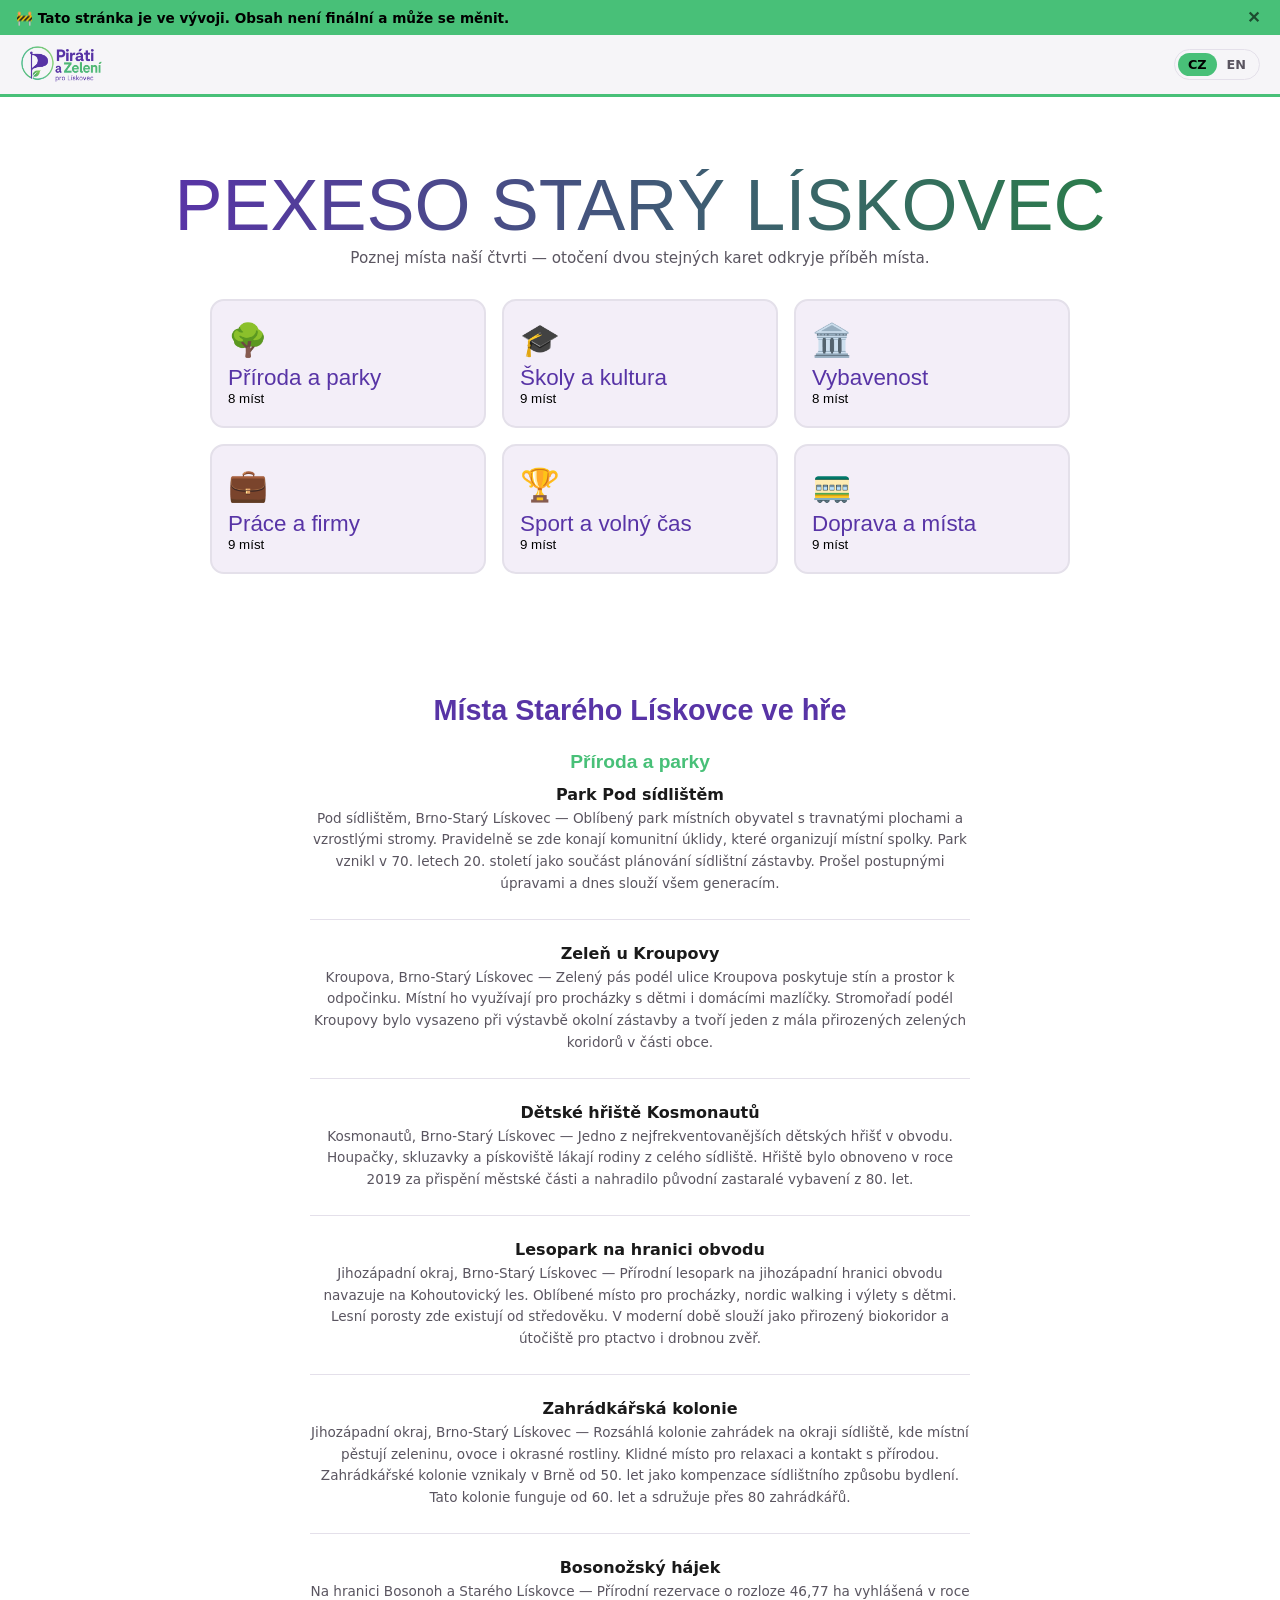
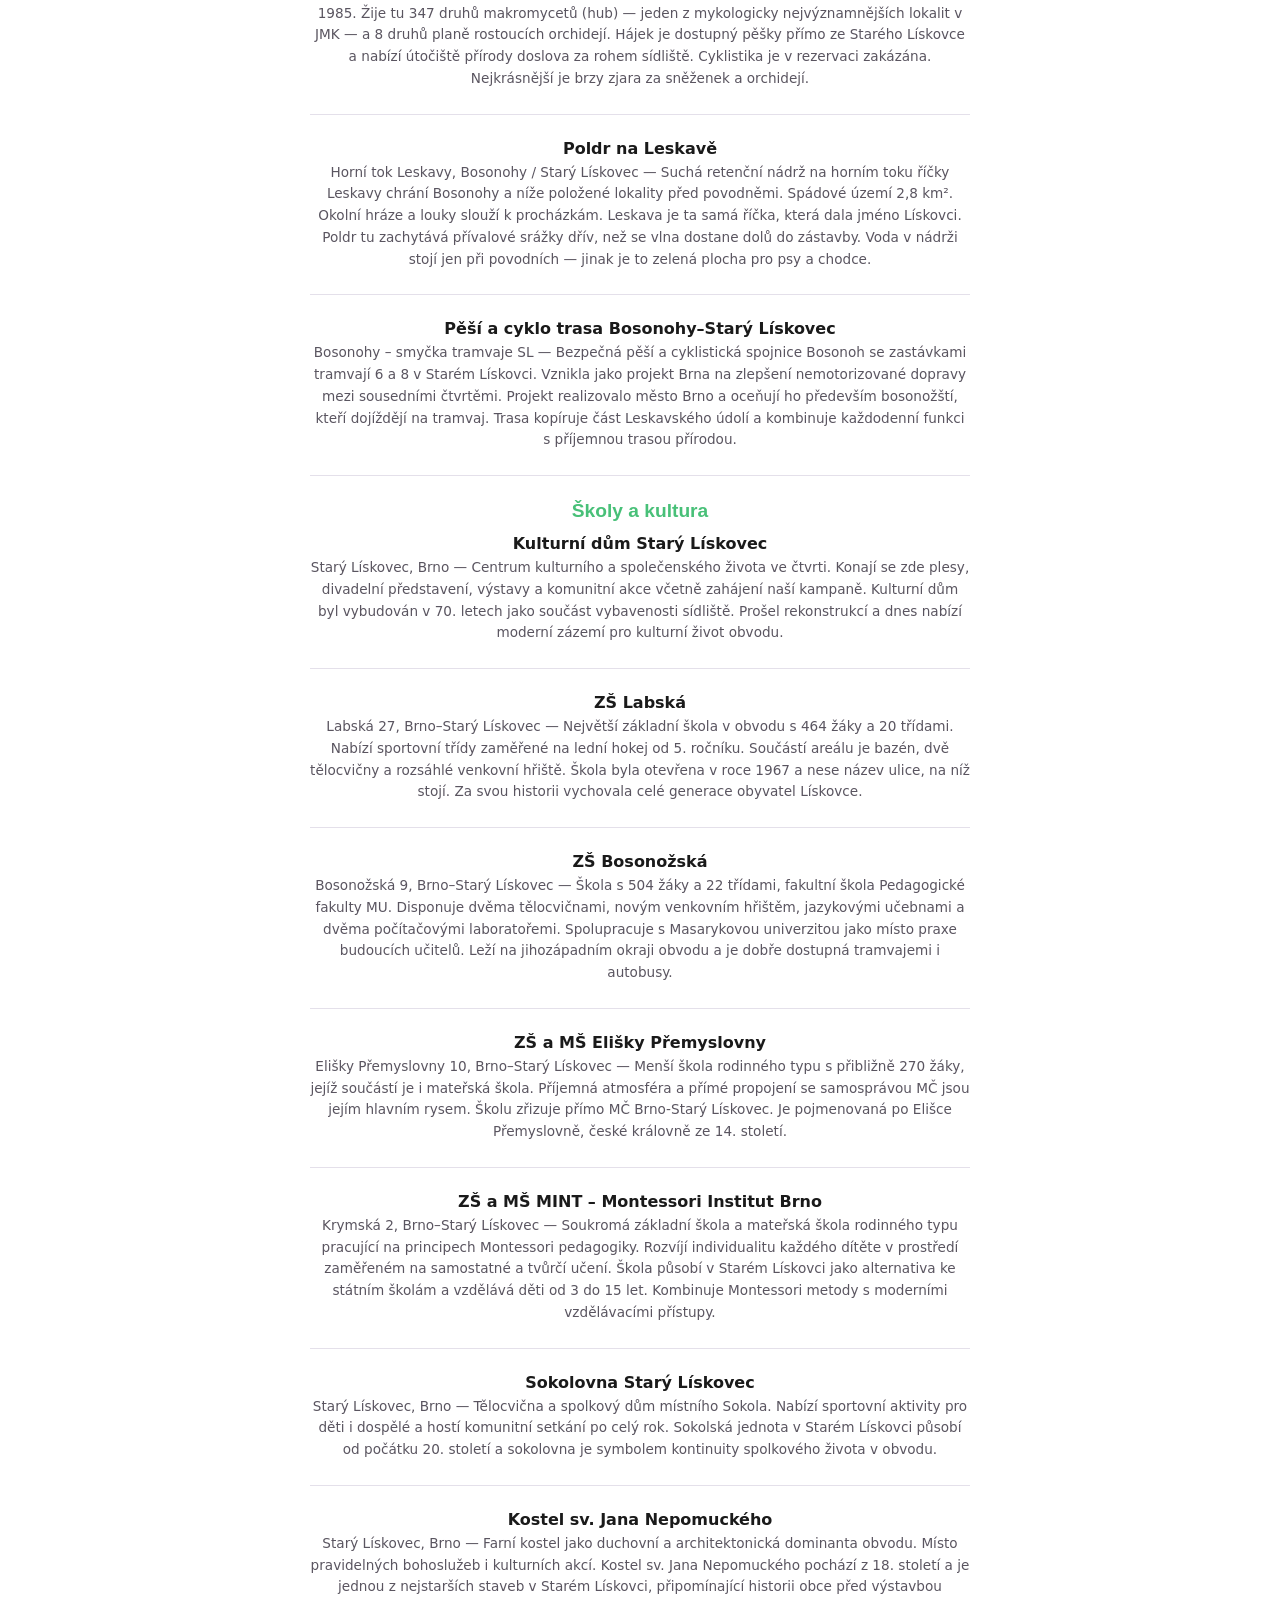
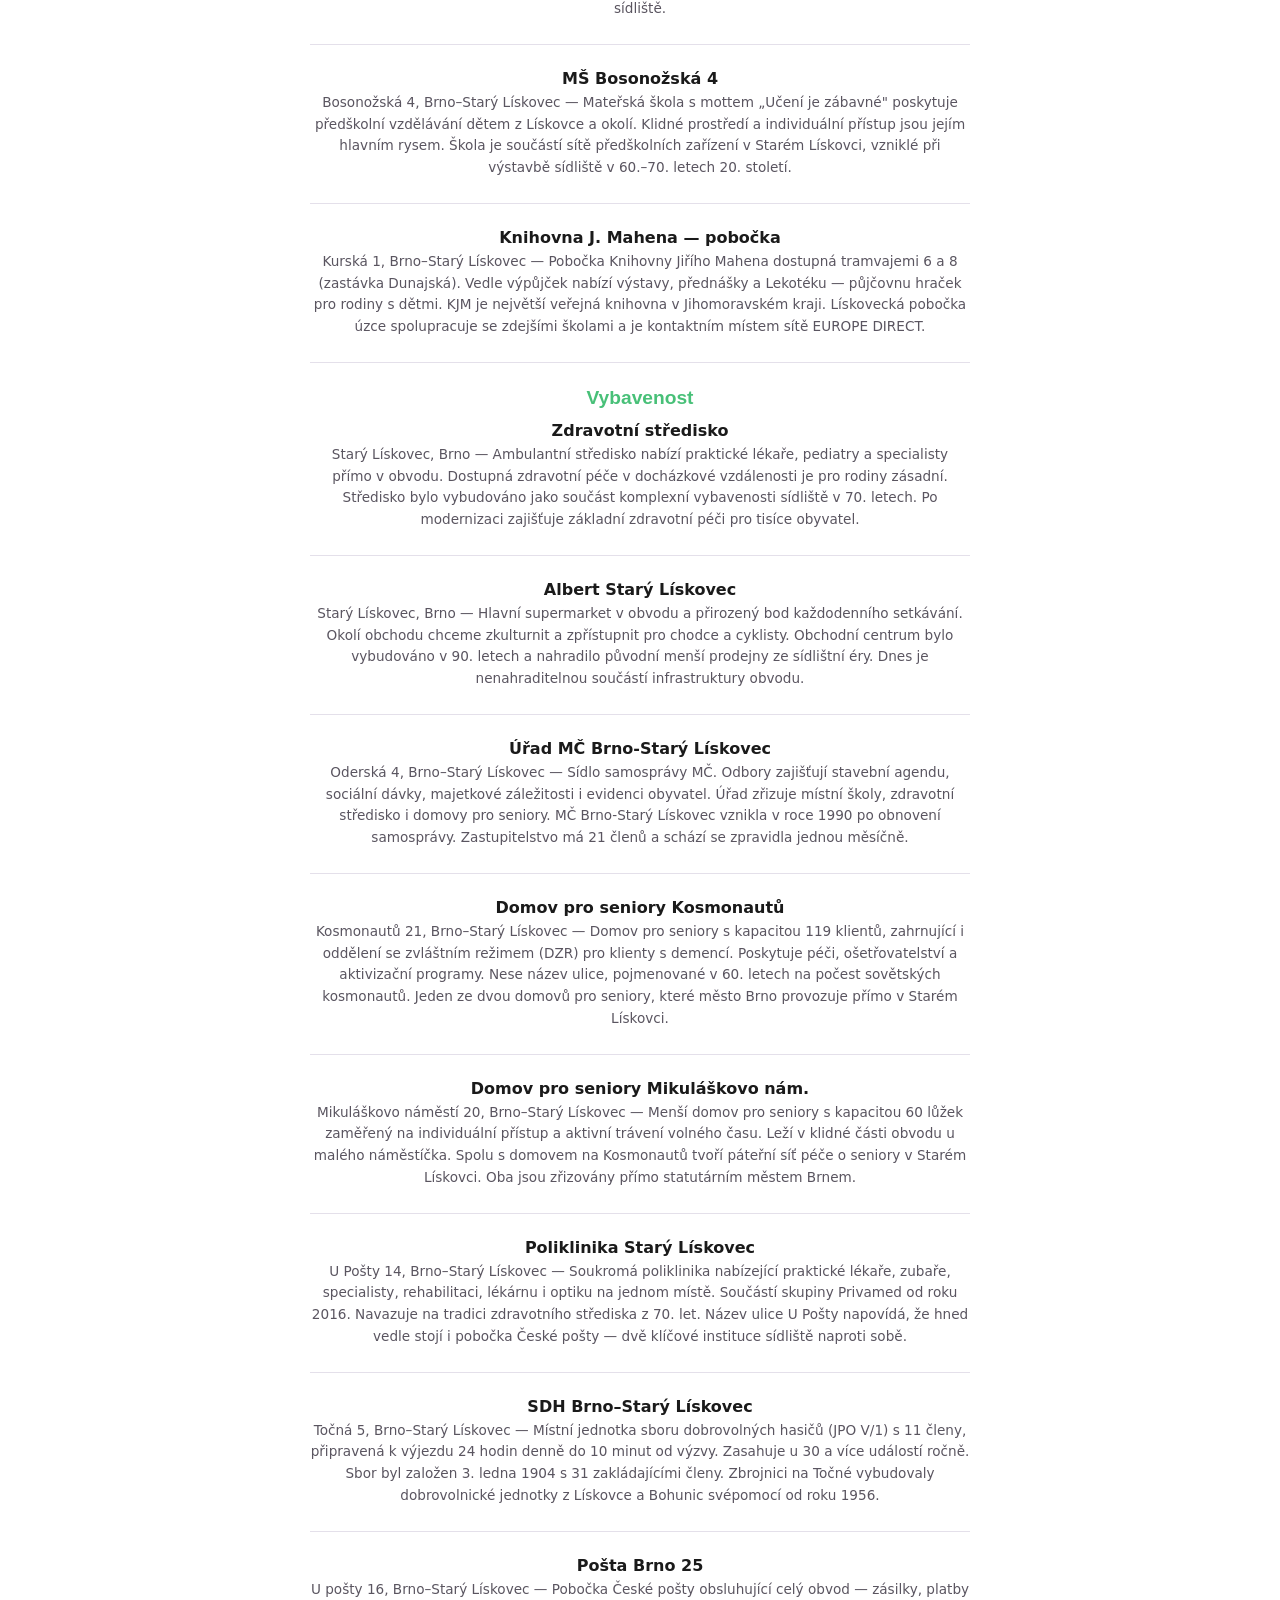
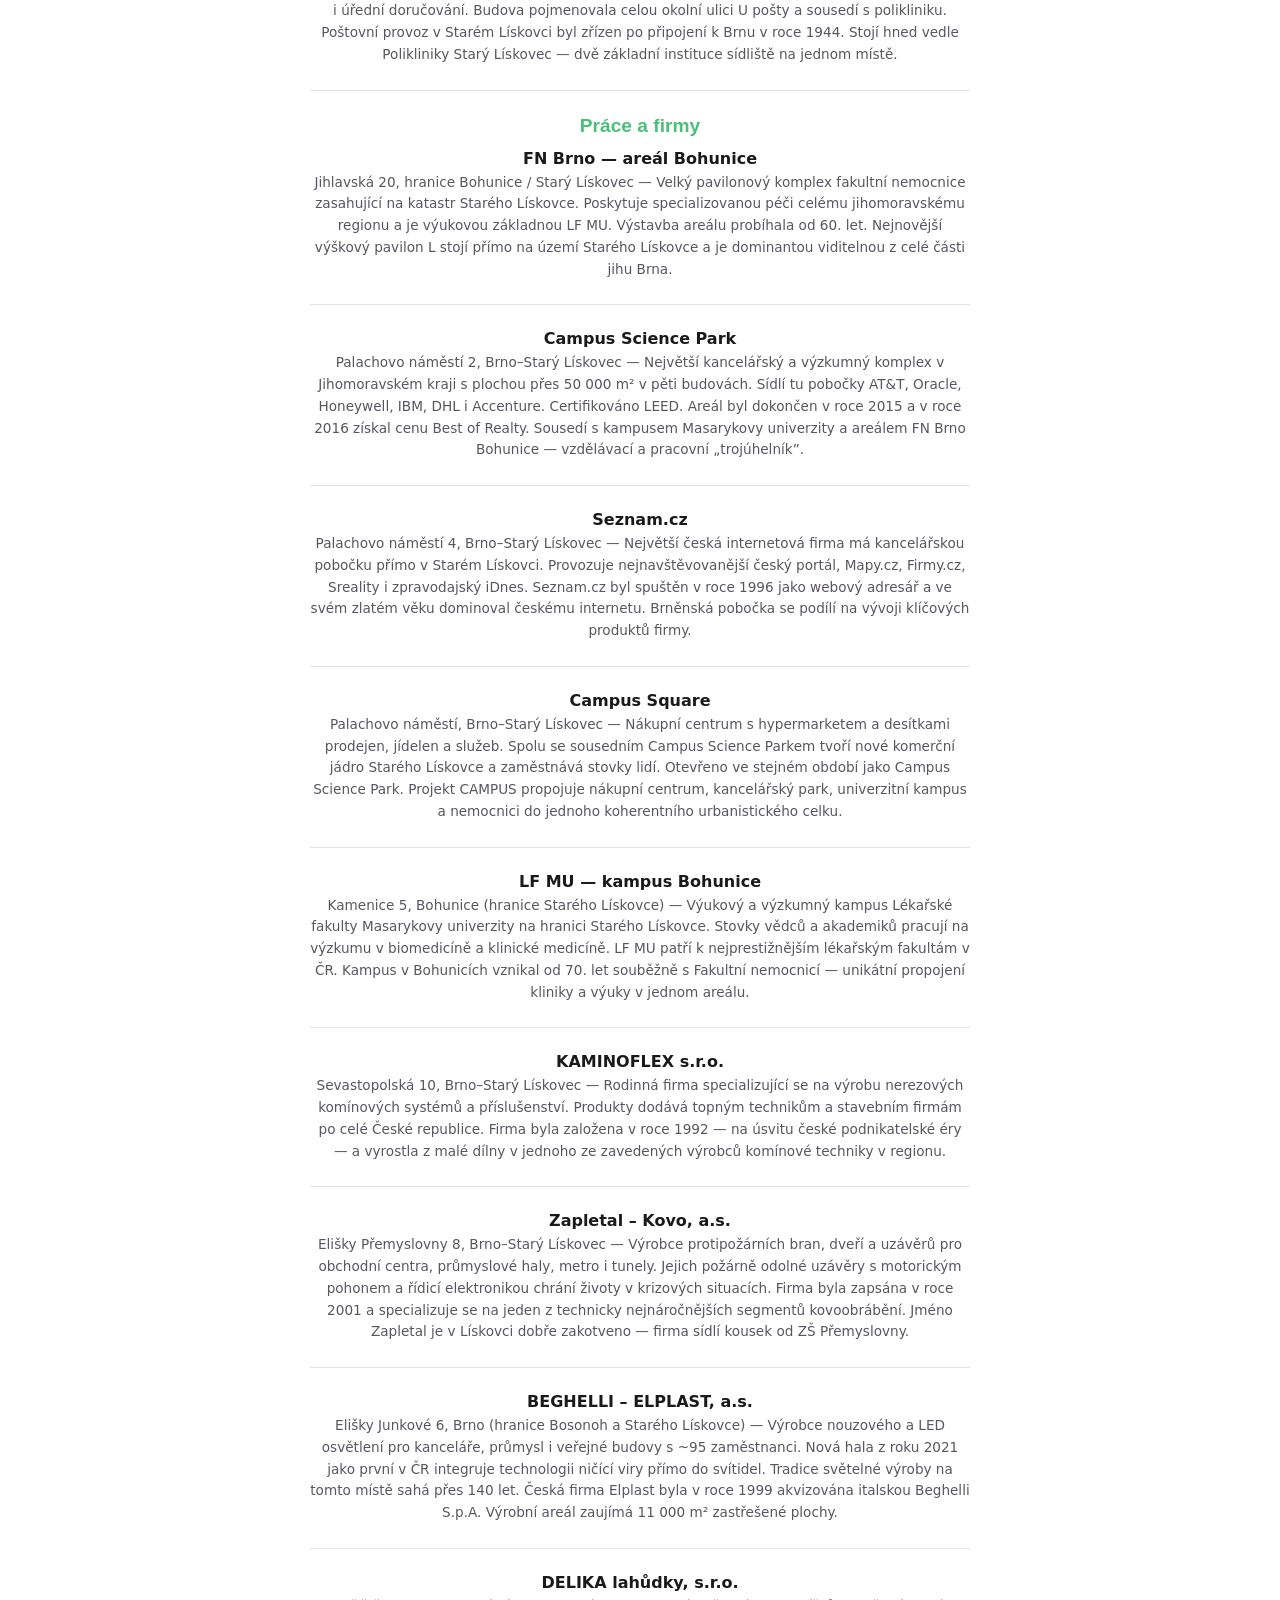
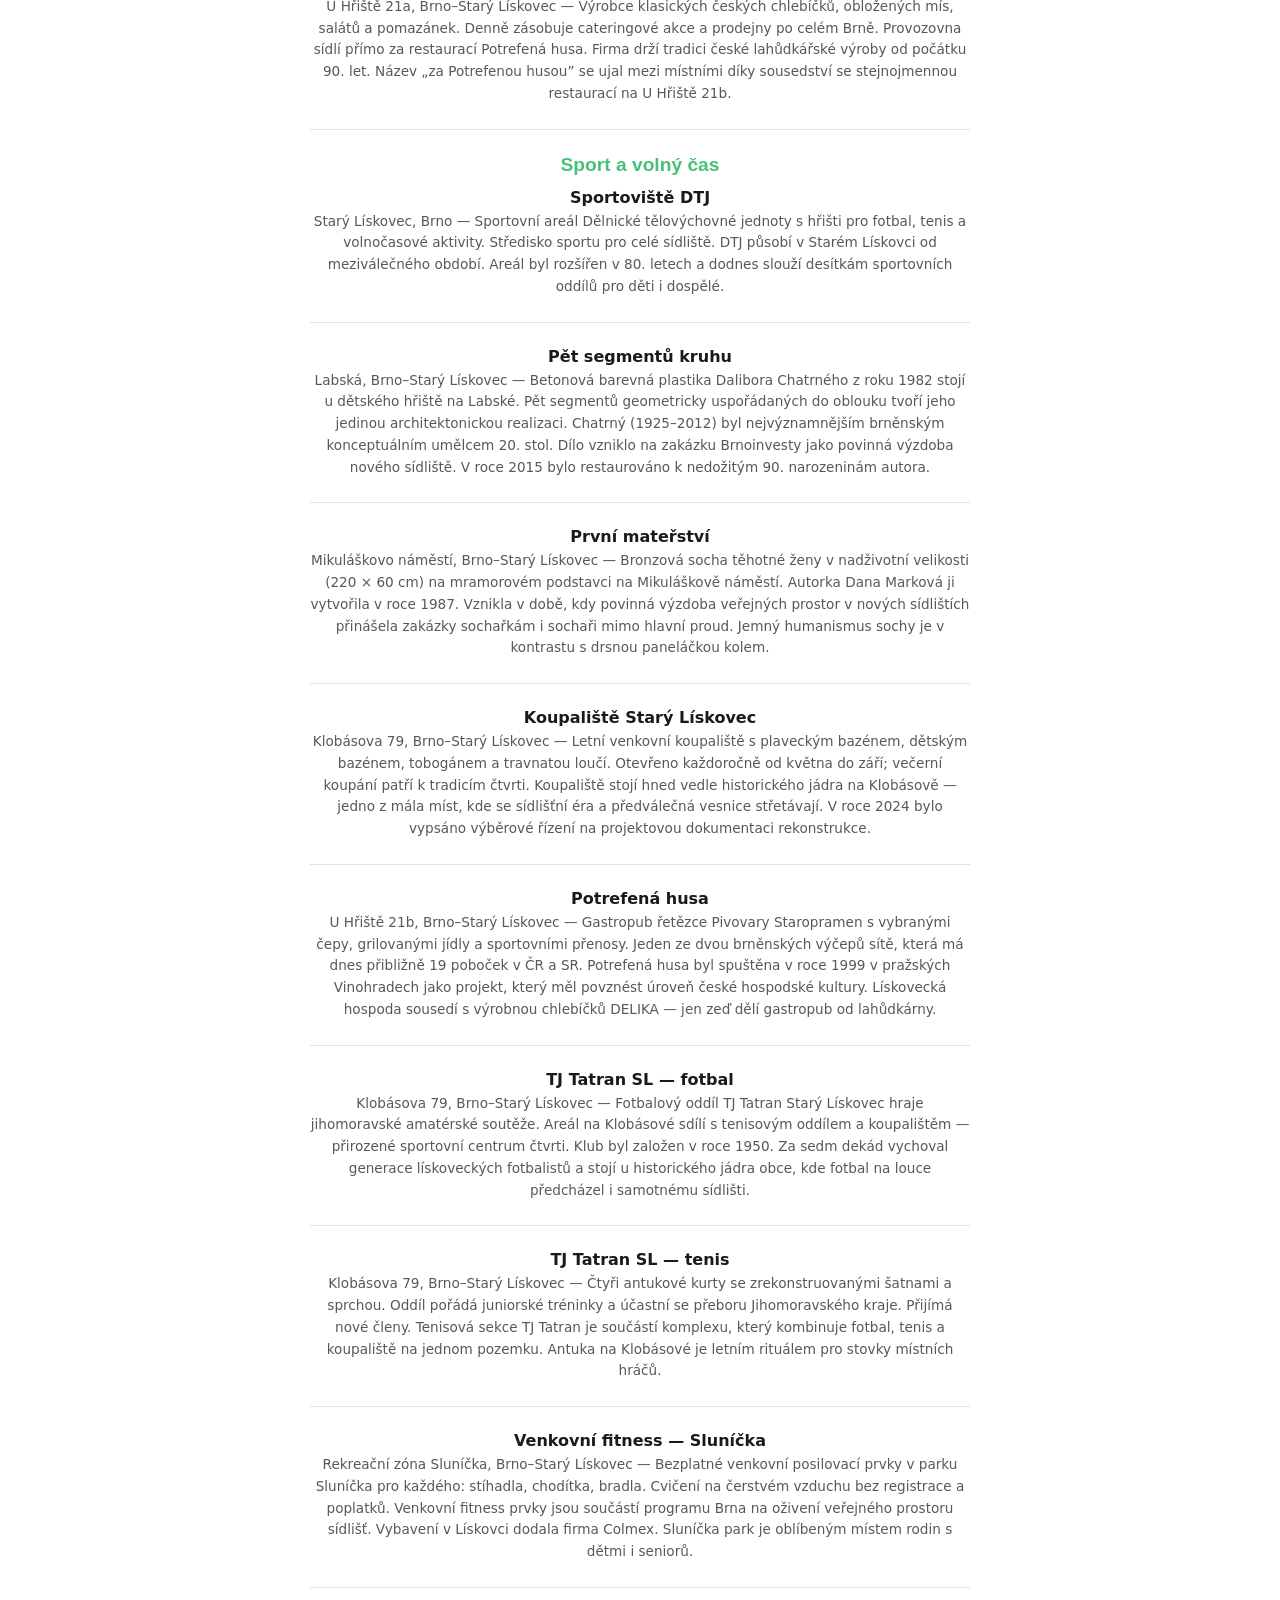
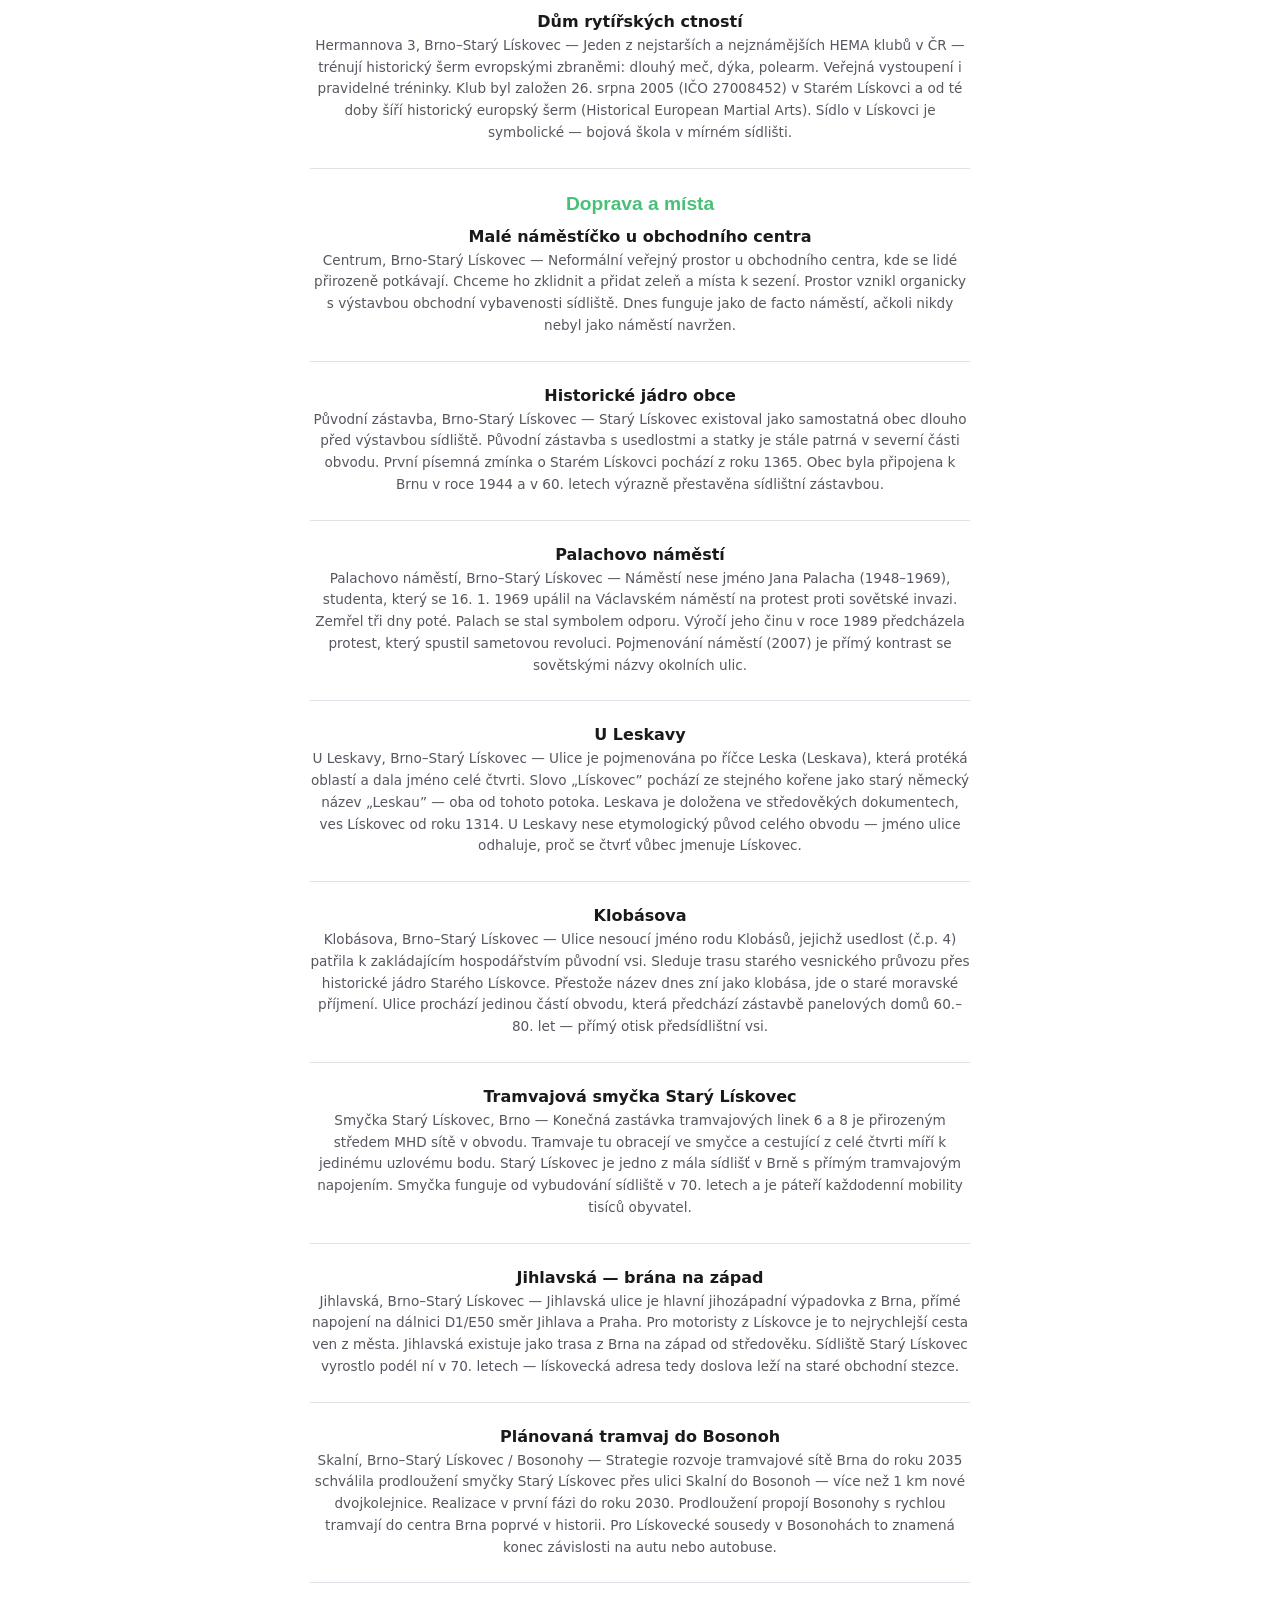
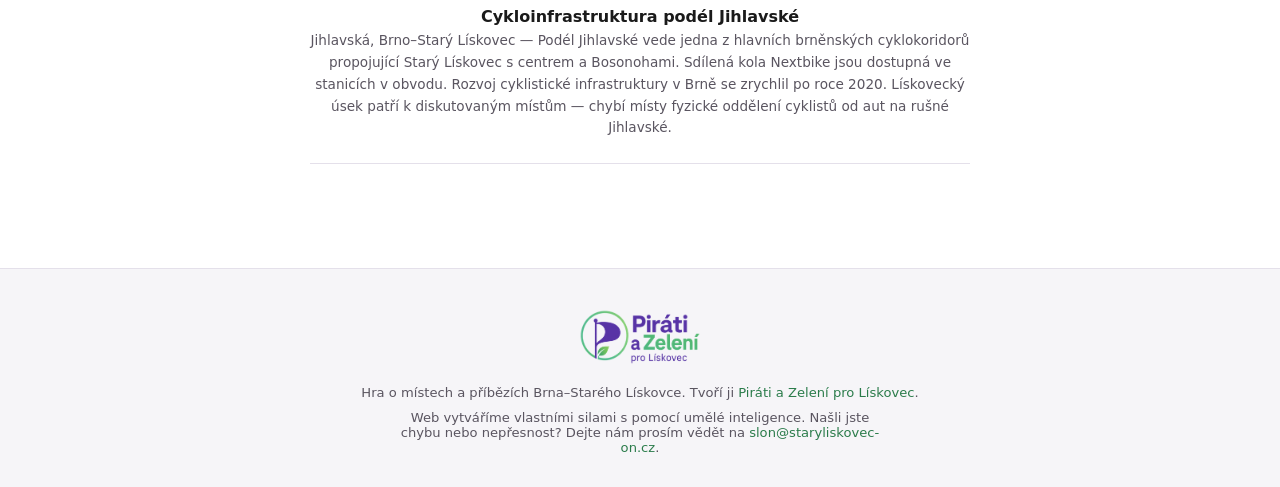
==== commit 15860512: "Revert magenta/green rebrand, restore violet/green colour scheme Revert "Recolour to magenta/green a" ====
--- a/pexeso/index.html
+++ b/pexeso/index.html
@@ -5,7 +5,7 @@
   <meta name="viewport" content="width=device-width, initial-scale=1.0" />
   <title>Pexeso Starý Lískovec — Poznej svůj Lískovec</title>
   <meta name="description" content="Zdarma online pexeso s místy Brno-Starý Lískovce. Parky, školy, ulice a zajímavosti naší čtvrti. Hra pro celou rodinu." />
-  <meta name="theme-color" content="#0a0a0a" />
+  <meta name="theme-color" content="#ffffff" />
   <link rel="canonical" href="https://kohutekj62.github.io/SL-ON/pexeso/" />
   <meta property="og:title" content="Pexeso Starý Lískovec — Poznej svůj Lískovec" />
   <meta property="og:description" content="Zdarma online pexeso s místy Brno-Starý Lískovce. Parky, školy, ulice a zajímavosti naší čtvrti." />
@@ -19,15 +19,19 @@
     [hidden] { display: none !important; } /* ░ ensures hidden attr beats element/class display rules ░ */
 
     :root {
-      --bg:        #0a0a0a;
-      --surface:   #141414;
-      --surface2:  #1d1b22;
-      --text:      #f4f4f5;
-      --muted:     #b5b5bd;
-      --yellow:    #f2c500;
-      --green:     #8fba47;
-      --violet:    #7f3399;
-      --violet-s:  #b786c8;
+      --bg:        #ffffff;
+      --surface:   #f6f5f8;
+      --surface2:  #f3eef8;
+      --text:      #1a1a1a;
+      --muted:     #5a5560;
+      --border:    #e4e0ea;
+      --green:     #48c078;
+      --green-ink: #2b7c4b;
+      --green-dark:#34975c;
+      --violet:    #5834a6;
+      --violet-s:  #8867cf;
+      --violet-dark:#43287f;
+      --error:     #c62828;
       --radius:    14px;
       --tr:        0.2s ease;
       --font-d:    "Bebas Neue", "Arial Narrow", sans-serif;
@@ -40,7 +44,7 @@
     /* ── DEV BANNER ── */
     .dev-banner {
       display: flex; align-items: center; justify-content: center; gap: 0.75rem;
-      background: var(--yellow); color: #000;
+      background: var(--green); color: #000;
       font-size: 0.85rem; font-weight: 600; padding: 0.5rem 1rem;
     }
     .dev-banner__text { flex: 1; }
@@ -58,12 +62,12 @@
       background: var(--surface); border-bottom: 3px solid var(--green);
     }
     .site-header a { display: flex; align-items: center; text-decoration: none; }
-    .site-header img { height: 34px; width: auto; background: #fff; border-radius: 8px; padding: 4px 10px; }
+    .site-header img { height: 38px; width: auto; }
 
     /* ── LANG TOGGLE ── */
     .lang-toggle {
       position: relative; display: inline-flex; align-items: center;
-      background: #222; border: 1px solid #333; border-radius: 999px;
+      background: var(--surface); border: 1px solid var(--border); border-radius: 999px;
       padding: 3px; cursor: pointer; font-family: var(--font-b); font-weight: 700; font-size: 0.8rem;
       user-select: none;
     }
@@ -72,7 +76,7 @@
     .lang-toggle__knob {
       position: absolute; top: 3px; left: 3px; z-index: 0;
       width: calc(50% - 3px); height: calc(100% - 6px);
-      background: var(--yellow); border-radius: 999px; transition: transform var(--tr);
+      background: var(--green); border-radius: 999px; transition: transform var(--tr);
     }
     .lang-toggle.is-en .lang-toggle__knob { transform: translateX(100%); }
 
@@ -91,7 +95,7 @@
       font-family: var(--font-d);
       font-size: clamp(2.2rem, 7vw, 4.5rem);
       line-height: 1; margin-bottom: 0.5rem;
-      background: linear-gradient(90deg, var(--violet-s), var(--green));
+      background: linear-gradient(90deg, var(--violet), var(--green-ink));
       -webkit-background-clip: text; background-clip: text; -webkit-text-fill-color: transparent;
       display: inline-block;
     }
@@ -105,33 +109,33 @@
       .rounds-grid { grid-template-columns: repeat(2, 1fr); }
     }
     .round-card {
-      background: var(--surface2); border: 2px solid #2a2a2a;
+      background: var(--surface2); border: 2px solid var(--border);
       border-radius: var(--radius); padding: 1.25rem 1rem;
       cursor: pointer; transition: border-color 0.2s, transform 0.15s; text-align: left;
     }
-    .round-card:hover { border-color: var(--yellow); transform: translateY(-3px); }
+    .round-card:hover { border-color: var(--violet); transform: translateY(-3px); }
     .round-card.done  { border-color: var(--green); opacity: 0.75; }
     .round-card__emoji { font-size: 2rem; margin-bottom: 0.4rem; }
-    .round-card__title { font-family: var(--font-d); font-size: 1.4rem; color: var(--yellow); }
-    .round-card__badge { display: inline-block; margin-top: 0.5rem; font-size: 0.75rem; font-weight: 700; color: var(--green); }
+    .round-card__title { font-family: var(--font-d); font-size: 1.4rem; color: var(--violet); }
+    .round-card__badge { display: inline-block; margin-top: 0.5rem; font-size: 0.75rem; font-weight: 700; color: var(--green-ink); }
 
     /* ── GAME HEADER ── */
     .game-header {
       display: flex; align-items: center; gap: 0.5rem;
       padding: 0.45rem 0.75rem; flex: 0 0 auto;
-      border-bottom: 1px solid #1e1e1e;
+      border-bottom: 1px solid var(--border);
     }
     .ghdr-icon {
-      background: var(--surface2); border: 1.5px solid #333; color: var(--muted);
+      background: var(--surface2); border: 1.5px solid var(--border); color: var(--muted);
       font-size: 1rem; width: 32px; height: 32px; border-radius: 8px;
       cursor: pointer; display: flex; align-items: center; justify-content: center;
       flex: 0 0 auto; transition: border-color var(--tr), color var(--tr); line-height: 1;
     }
-    .ghdr-home:hover    { border-color: var(--yellow); color: var(--yellow); }
-    .ghdr-restart:hover { border-color: var(--green);  color: var(--green); }
+    .ghdr-home:hover    { border-color: var(--violet); color: var(--violet); }
+    .ghdr-restart:hover { border-color: var(--green);  color: var(--green-ink); }
     .ghdr-category { display: flex; align-items: center; gap: 0.4rem; flex: 1; min-width: 0; }
     .ghdr-emoji { font-size: 1rem; flex: 0 0 auto; }
-    .ghdr-name  { font-family: var(--font-d); font-size: 1.25rem; color: var(--yellow); white-space: nowrap; overflow: hidden; text-overflow: ellipsis; }
+    .ghdr-name  { font-family: var(--font-d); font-size: 1.25rem; color: var(--violet); white-space: nowrap; overflow: hidden; text-overflow: ellipsis; }
     .ghdr-moves { font-size: 0.78rem; color: var(--muted); white-space: nowrap; flex: 0 0 auto; }
     .ghdr-moves b { color: var(--text); }
 
@@ -154,15 +158,16 @@
     .card.matched { pointer-events: none; }
     .card__face {
       position: absolute; inset: 0; backface-visibility: hidden;
-      border-radius: 10px; overflow: hidden; border: 2px solid #2a2a2a;
+      border-radius: 10px; overflow: hidden; border: 2px solid var(--border);
     }
     .card__back  { background: #fff; display: flex; align-items: center; justify-content: center; }
     .card__back img { width: 72%; height: 72%; object-fit: contain; }
     .card__front { transform: rotateY(180deg); background: var(--surface); display: flex; align-items: center; justify-content: center; }
     .card__front img { width: 100%; aspect-ratio: 4/3; object-fit: cover; display: block; flex-shrink: 0; }
     .card__front .card__label {
+      /* sits on its own dark photo-bottom scrim regardless of page theme -> fixed light text, not var(--text) */
       position: absolute; bottom: 0; left: 0; right: 0;
-      padding: 0.4rem 0.5rem; font-size: 0.75rem; font-weight: 700; line-height: 1.2; color: var(--text);
+      padding: 0.4rem 0.5rem; font-size: 0.75rem; font-weight: 700; line-height: 1.2; color: #fff;
       background: linear-gradient(transparent, rgba(0,0,0,0.85));
     }
     .card.matched .card__face { border-color: var(--green); }
@@ -193,8 +198,8 @@
       width: 100%; aspect-ratio: 4/3; border-radius: 8px; margin-bottom: 1rem;
       background: var(--surface2); display: flex; align-items: center; justify-content: center; font-size: 3rem;
     }
-    .info-card__name     { font-family: var(--font-d); font-size: 1.8rem; color: var(--yellow); line-height: 1; margin-bottom: 0.25rem; }
-    .info-card__location { font-size: 0.82rem; color: var(--green); margin-bottom: 0.75rem; }
+    .info-card__name     { font-family: var(--font-d); font-size: 1.8rem; color: var(--violet); line-height: 1; margin-bottom: 0.25rem; }
+    .info-card__location { font-size: 0.82rem; color: var(--green-ink); margin-bottom: 0.75rem; }
     .info-card__desc     { font-size: 0.92rem; line-height: 1.6; color: var(--text); margin-bottom: 0.5rem; }
     .info-card__history  { font-size: 0.82rem; line-height: 1.5; color: var(--muted); font-style: italic; margin-bottom: 0.9rem; }
     .info-card__links { display: flex; gap: 0.55rem; flex-wrap: wrap; margin-bottom: 1rem; }
@@ -203,62 +208,62 @@
       padding: 0.28rem 0.8rem; border-radius: 999px; font-size: 0.76rem; font-weight: 600;
       text-decoration: none; border: 1px solid; transition: background 0.15s, color 0.15s;
     }
-    .info-card__link--map { border-color: var(--green); color: var(--green); }
+    .info-card__link--map { border-color: var(--green); color: var(--green-ink); }
     .info-card__link--map:hover { background: var(--green); color: #000; }
-    .info-card__link--web { border-color: #555; color: var(--muted); }
-    .info-card__link--web:hover { border-color: var(--yellow); color: var(--yellow); }
+    .info-card__link--web { border-color: var(--border); color: var(--muted); }
+    .info-card__link--web:hover { border-color: var(--violet); color: var(--violet); }
     .info-card__close {
       width: 100%; padding: 0.7rem; background: var(--green); color: #000;
       font-family: var(--font-b); font-size: 0.95rem; font-weight: 700;
       border: none; border-radius: 999px; cursor: pointer;
     }
-    .info-card__close:hover { background: #739638; }
+    .info-card__close:hover { background: var(--green-dark); }
 
     /* ── ROUND COMPLETE ── */
     #screen-round-end { padding: 3rem 1.5rem; text-align: center; }
     .end-emoji  { font-size: 4rem; margin-bottom: 1rem; }
-    .end-title  { font-family: var(--font-d); font-size: 3rem; color: var(--yellow); margin-bottom: 0.5rem; }
+    .end-title  { font-family: var(--font-d); font-size: 3rem; color: var(--violet); margin-bottom: 0.5rem; }
     .end-stats  { font-size: 1rem; color: var(--muted); margin-bottom: 2rem; }
     .end-stats b { color: var(--text); }
     .btn-row    { display: flex; flex-direction: column; gap: 0.75rem; max-width: 300px; margin: 0 auto; }
     .btn { display: inline-block; padding: 0.75rem 1.75rem; border-radius: 999px; font-weight: 700; font-size: 0.95rem; cursor: pointer; border: 2px solid transparent; text-decoration: none; text-align: center; transition: 0.2s; }
     .btn--green  { background: var(--green);  color: #000; }
-    .btn--green:hover  { background: #739638; }
-    .btn--yellow { background: var(--yellow); color: #000; }
-    .btn--yellow:hover { background: #d4ac00; }
-    .btn--ghost  { background: transparent; border-color: #444; color: var(--text); }
-    .btn--ghost:hover  { border-color: var(--yellow); color: var(--yellow); }
+    .btn--green:hover  { background: var(--green-dark); }
+    .btn--violet { background: var(--violet); color: #fff; }
+    .btn--violet:hover { background: var(--violet-dark); }
+    .btn--ghost  { background: transparent; border-color: var(--border); color: var(--text); }
+    .btn--ghost:hover  { border-color: var(--violet); color: var(--violet); }
 
     /* ── ALL COMPLETE ── */
     #screen-all-done { padding: 3rem 1.5rem; text-align: center; }
-    .done-logo  { width: 100px; margin: 0 auto 1.5rem; display: block; }
-    .done-title { font-family: var(--font-d); font-size: clamp(2rem,10vw,3.5rem); color: var(--yellow); line-height: 1; margin-bottom: 0.5rem; }
+    .done-logo  { width: 200px; margin: 0 auto 1.5rem; display: block; }
+    .done-title { font-family: var(--font-d); font-size: clamp(2rem,10vw,3.5rem); color: var(--violet); line-height: 1; margin-bottom: 0.5rem; }
     .done-sub   { font-size: 0.95rem; color: var(--muted); max-width: 34ch; margin: 0 auto 2rem; line-height: 1.6; }
 
     /* ── SEO CONTENT ── */
     .seo-content { max-width: 700px; margin: 3rem auto 2rem; padding: 0 1.25rem; }
-    .seo-content h2 { font-family: var(--font-d); font-size: 1.8rem; color: var(--yellow); margin-bottom: 1.5rem; }
-    .seo-place { margin-bottom: 1.5rem; padding-bottom: 1.5rem; border-bottom: 1px solid #222; }
+    .seo-content h2 { font-family: var(--font-d); font-size: 1.8rem; color: var(--violet); margin-bottom: 1.5rem; }
+    .seo-place { margin-bottom: 1.5rem; padding-bottom: 1.5rem; border-bottom: 1px solid var(--border); }
     .seo-place h3 { font-size: 1rem; font-weight: 700; color: var(--text); margin-bottom: 0.25rem; }
     .seo-place p  { font-size: 0.85rem; color: var(--muted); line-height: 1.6; }
 
     /* ── LINK REVIEW PANEL ── */
     .review-toggle {
-      background: none; border: 1px solid #333; border-radius: 999px;
+      background: none; border: 1px solid var(--border); border-radius: 999px;
       color: var(--muted); font-size: 0.78rem; padding: 0.3rem 0.9rem;
       cursor: pointer; margin-bottom: 1.25rem; transition: border-color 0.15s, color 0.15s;
     }
-    .review-toggle:hover { border-color: var(--green); color: var(--green); }
+    .review-toggle:hover { border-color: var(--green); color: var(--green-ink); }
     #review-panel { max-width: 760px; margin: 0 auto 2rem; text-align: left; }
     .review-round { margin-bottom: 1.25rem; }
     .review-round__head {
       font-size: 0.72rem; font-weight: 700; text-transform: uppercase;
       letter-spacing: 0.08em; color: var(--muted); padding: 0.3rem 0;
-      border-bottom: 1px solid #222; margin-bottom: 0.4rem;
+      border-bottom: 1px solid var(--border); margin-bottom: 0.4rem;
     }
     .review-row {
       display: flex; align-items: center; gap: 0.5rem;
-      padding: 0.22rem 0; border-bottom: 1px solid #181818; font-size: 0.82rem;
+      padding: 0.22rem 0; border-bottom: 1px solid var(--border); font-size: 0.82rem;
     }
     .review-row__name { flex: 1; color: var(--text); white-space: nowrap; overflow: hidden; text-overflow: ellipsis; }
     .review-link {
@@ -267,13 +272,13 @@
       font-weight: 700; text-decoration: none; flex: 0 0 auto;
       border: 1px solid; transition: background 0.12s, color 0.12s;
     }
-    .review-link--m { border-color: var(--green); color: var(--green); }
+    .review-link--m { border-color: var(--green); color: var(--green-ink); }
     .review-link--m:hover { background: var(--green); color: #000; }
-    .review-link--w { border-color: #555; color: var(--muted); }
-    .review-link--w:hover { border-color: var(--yellow); color: var(--yellow); }
-    .review-link--none { border-color: #2a2a2a; color: #333; cursor: default; pointer-events: none; }
+    .review-link--w { border-color: var(--border); color: var(--muted); }
+    .review-link--w:hover { border-color: var(--violet); color: var(--violet); }
+    .review-link--none { border-color: var(--border); color: var(--muted); cursor: default; pointer-events: none; }
     /* ░░ TEMPORARY — text-popup button ░░ */
-    .review-link--t { border-color: var(--violet-s); color: var(--violet-s); background: transparent; font-family: var(--font-b); cursor: pointer; }
+    .review-link--t { border-color: var(--violet-s); color: var(--violet); background: transparent; font-family: var(--font-b); cursor: pointer; }
     .review-link--t:hover { background: var(--violet-s); color: #000; }
 
     /* ░░ TEMPORARY — review text popup ░░ */
@@ -283,25 +288,25 @@
     }
     .revtext-overlay.visible { display: flex; }
     .revtext-card {
-      background: var(--surface); border: 1px solid #333; border-top: 3px solid var(--violet-s);
+      background: var(--surface); border: 1px solid var(--border); border-top: 3px solid var(--violet-s);
       border-radius: var(--radius); max-width: 640px; width: 100%; max-height: 85vh;
       overflow-y: auto; padding: 1.5rem; text-align: left;
     }
-    .revtext-card h3 { font-family: var(--font-d); color: var(--yellow); font-size: 1.7rem; line-height: 1; margin-bottom: 0.2rem; }
-    .revtext-card .revtext-loc { color: var(--green); font-size: 0.85rem; margin-bottom: 0.5rem; }
-    .revtext-card .revtext-lang { font-size: 0.7rem; text-transform: uppercase; letter-spacing: 0.08em; color: var(--muted); margin: 0.9rem 0 0.25rem; border-top: 1px solid #222; padding-top: 0.7rem; }
+    .revtext-card h3 { font-family: var(--font-d); color: var(--violet); font-size: 1.7rem; line-height: 1; margin-bottom: 0.2rem; }
+    .revtext-card .revtext-loc { color: var(--green-ink); font-size: 0.85rem; margin-bottom: 0.5rem; }
+    .revtext-card .revtext-lang { font-size: 0.7rem; text-transform: uppercase; letter-spacing: 0.08em; color: var(--muted); margin: 0.9rem 0 0.25rem; border-top: 1px solid var(--border); padding-top: 0.7rem; }
     .revtext-card p { font-size: 0.9rem; line-height: 1.55; color: var(--text); }
     .revtext-card .revtext-hist { color: var(--muted); font-style: italic; font-size: 0.84rem; }
     .revtext-close { margin-top: 1.25rem; width: 100%; padding: 0.6rem; background: var(--violet-s); color: #000; border: none; border-radius: 999px; font-weight: 700; cursor: pointer; font-family: var(--font-b); }
     /* ░░ END TEMPORARY ░░ */
 
     /* ── FOOTER ── */
-    .site-footer { text-align: center; background: #060606; padding: 2.5rem 1rem 2rem; border-top: 1px solid #1e1e1e; margin-top: 2rem; }
+    .site-footer { text-align: center; background: var(--surface); padding: 2.5rem 1rem 2rem; border-top: 1px solid var(--border); margin-top: 2rem; }
     .site-footer p { font-size: 0.82rem; color: var(--muted); }
-    .site-footer a { color: var(--green); text-decoration: none; }
+    .site-footer a { color: var(--green-ink); text-decoration: none; }
     .site-footer a:hover { text-decoration: underline; }
     .site-footer__credit { margin-top: 0.6rem; max-width: 60ch; margin-inline: auto; }
-    .site-footer__badge { display: block; height: 56px; width: auto; margin: 0 auto 1.25rem; background: #fff; border-radius: 12px; padding: 8px 16px; }
+    .site-footer__badge { display: block; height: 56px; width: auto; margin: 0 auto 1.25rem; }
   </style>
 </head>
 <body>
@@ -312,8 +317,8 @@
 </div>
 
 <header class="site-header">
-  <a href="../" aria-label="Starý Lískovec ON">
-    <img src="../assets/logo-liskovec-jsi-ty.png" alt="Lískovec jsi ty!" />
+  <a href="../" aria-label="Piráti a Zelení pro Lískovec">
+    <img src="../assets/logo-pirati-zeleni.png" alt="Piráti a Zelení pro Lískovec" />
   </a>
   <div class="lang-toggle" id="lang-toggle" role="button" tabindex="0"
        aria-label="Přepnout jazyk / Switch language">
@@ -362,11 +367,11 @@
      SCREEN 4: All done
 ════════════════════════════════════════════════════ -->
 <div class="screen" id="screen-all-done">
-  <img class="done-logo" src="../assets/logo-slon.svg" alt="Starý Lískovec ON" />
+  <img class="done-logo" src="../assets/logo-pirati-zeleni.png" alt="Piráti a Zelení pro Lískovec" />
   <p class="done-title" data-i18n="all_done_title">Znáš Lískovec!</p>
   <p class="done-sub" data-i18n="all_done_sub">Prošel/a jsi všechna tři kola a poznal/a 18 míst naší čtvrti. Skvělá práce!</p>
   <div class="btn-row" style="max-width:300px; margin: 0 auto;">
-    <a class="btn btn--yellow" href="../" data-i18n="all_done_cta">Víc o Starém Lískovci ON →</a>
+    <a class="btn btn--violet" href="../" data-i18n="all_done_cta">Zpět na hlavní stránku →</a>
     <button class="btn btn--ghost" id="btn-share-all" data-i18n="share_all">Sdílet</button>
     <button class="btn btn--ghost" id="btn-restart" data-i18n="restart">Hrát znovu</button>
   </div>
@@ -394,8 +399,8 @@
 <!-- ░░ END TEMPORARY ░░ -->
 
 <footer class="site-footer">
-  <img src="../assets/logo-liskovec-jsi-ty.png" alt="Lískovec jsi ty!" class="site-footer__badge" width="184" height="104" loading="lazy" />
-  <p data-i18n="footer_text">Hra o místech a příbězích Brna–Starého Lískovce. Tvoří ji <a href="../">Starý Lískovec ON</a>.</p>
+  <img src="../assets/logo-pirati-zeleni.png" alt="Piráti a Zelení pro Lískovec" class="site-footer__badge" width="184" height="84" loading="lazy" />
+  <p data-i18n="footer_text">Hra o místech a příbězích Brna–Starého Lískovce. Tvoří ji <a href="../">Piráti a Zelení pro Lískovec</a>.</p>
   <p class="site-footer__credit" data-i18n="footer_credit">Web vytváříme vlastními silami s pomocí umělé inteligence. Našli jste chybu nebo nepřesnost? Dejte nám prosím vědět na <a href="mailto:slon@staryliskovec-on.cz">slon@staryliskovec-on.cz</a>.</p>
 </footer>
 
@@ -531,9 +536,9 @@
     next_round: "Další kolo →", replay_round: "Hrát znovu",
     back_to_rounds: "Výběr kol", all_done_title: "Znáš Lískovec!",
     all_done_sub: "Prošel/a jsi všechna kola a poznal/a místa naší čtvrti. Skvělá práce!",
-    all_done_cta: "Víc o Starém Lískovci ON →", restart: "Hrát znovu",
+    all_done_cta: "Zpět na hlavní stránku →", restart: "Hrát znovu",
     info_close: "Pokračovat ve hře",
-    footer_text: "Hra o místech a příbězích Brna–Starého Lískovce. Tvoří ji <a href=\"../\">Starý Lískovec ON</a>.",
+    footer_text: "Hra o místech a příbězích Brna–Starého Lískovce. Tvoří ji <a href=\"../\">Piráti a Zelení pro Lískovec</a>.",
     footer_credit: "Web vytváříme vlastními silami s pomocí umělé inteligence. Našli jste chybu nebo nepřesnost? Dejte nám prosím vědět na <a href=\"mailto:slon@staryliskovec-on.cz\">slon@staryliskovec-on.cz</a>.",
     done_badge: "✓ Splněno",
     moves: "Tahů",
@@ -553,9 +558,9 @@
     next_round: "Next round →", replay_round: "Play again",
     back_to_rounds: "Round select", all_done_title: "You know Lískovec!",
     all_done_sub: "You completed all rounds and discovered the places of our neighbourhood. Well done!",
-    all_done_cta: "More about Starý Lískovec ON →", restart: "Play again",
+    all_done_cta: "Back to the homepage →", restart: "Play again",
     info_close: "Continue playing",
-    footer_text: "A game about the places and stories of Brno–Starý Lískovec. Made by <a href=\"../\">Starý Lískovec ON</a>.",
+    footer_text: "A game about the places and stories of Brno–Starý Lískovec. Made by <a href=\"../\">Piráti a Zelení pro Lískovec</a>.",
     footer_credit: "We build this site ourselves with the help of artificial intelligence. Found an error or an inaccuracy? Please let us know at <a href=\"mailto:slon@staryliskovec-on.cz\">slon@staryliskovec-on.cz</a>.",
     done_badge: "✓ Done",
     moves: "Moves",
@@ -815,7 +820,7 @@
     return `<div class="card" data-pair="${c.pairId}" data-idx="${i}">
       <div class="card__inner">
         <div class="card__face card__back">
-          <img src="../assets/logo-liskovec-jsi-ty.png" alt="Starý Lískovec ON" />
+          <img src="../assets/logo-pirati-zeleni-icon.png" alt="Piráti a Zelení pro Lískovec" />
         </div>
         <div class="card__face card__front">
           ${photoHtml}
@@ -1134,7 +1139,7 @@
     ROUNDS = buildRoundsFromCSV(parseCSV(await resp.text()));
   } catch (e) {
     document.getElementById("rounds-grid").innerHTML =
-      `<p style="color:#e55;grid-column:1/-1;padding:2rem 0;text-align:center">Chyba načítání dat — obnovte stránku.</p>`;
+      `<p style="color:var(--error);grid-column:1/-1;padding:2rem 0;text-align:center">Chyba načítání dat — obnovte stránku.</p>`;
     console.error("places.csv load failed:", e);
     return; // stop here — nothing else will work without data
   }
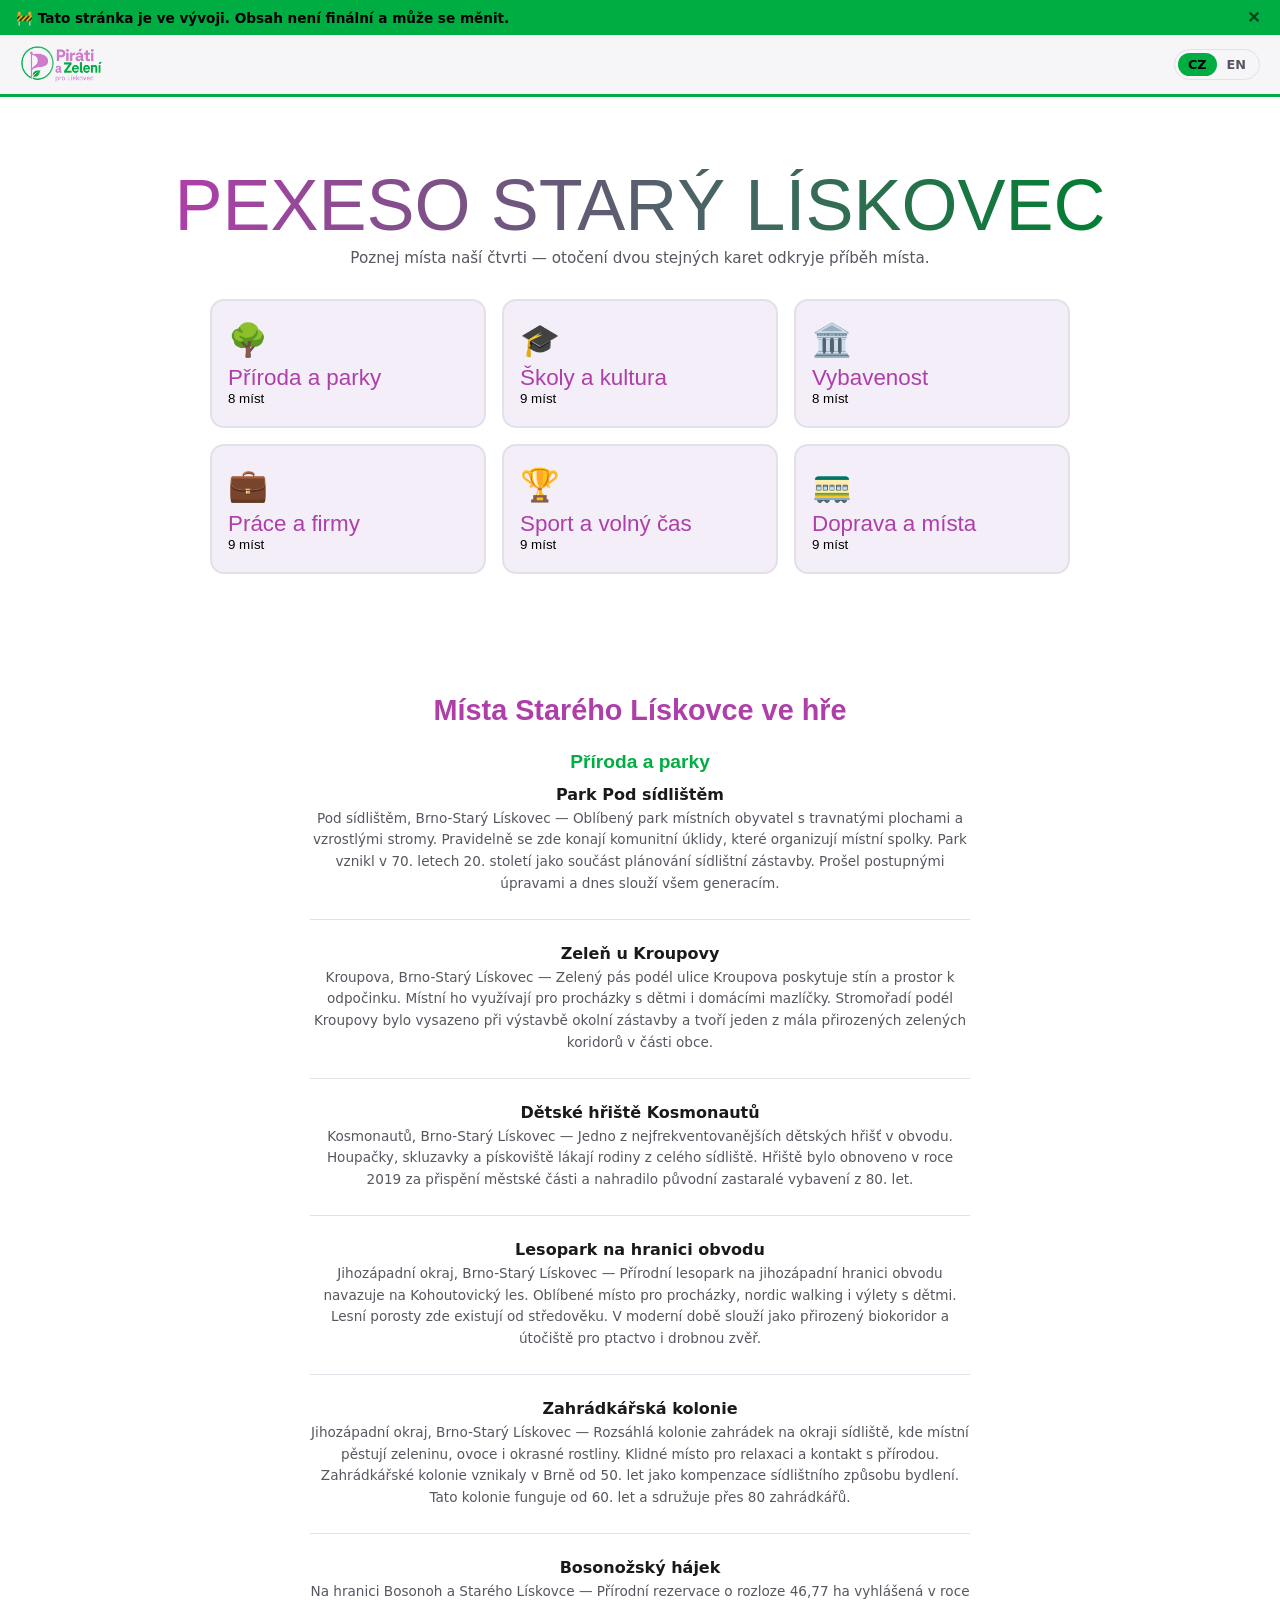
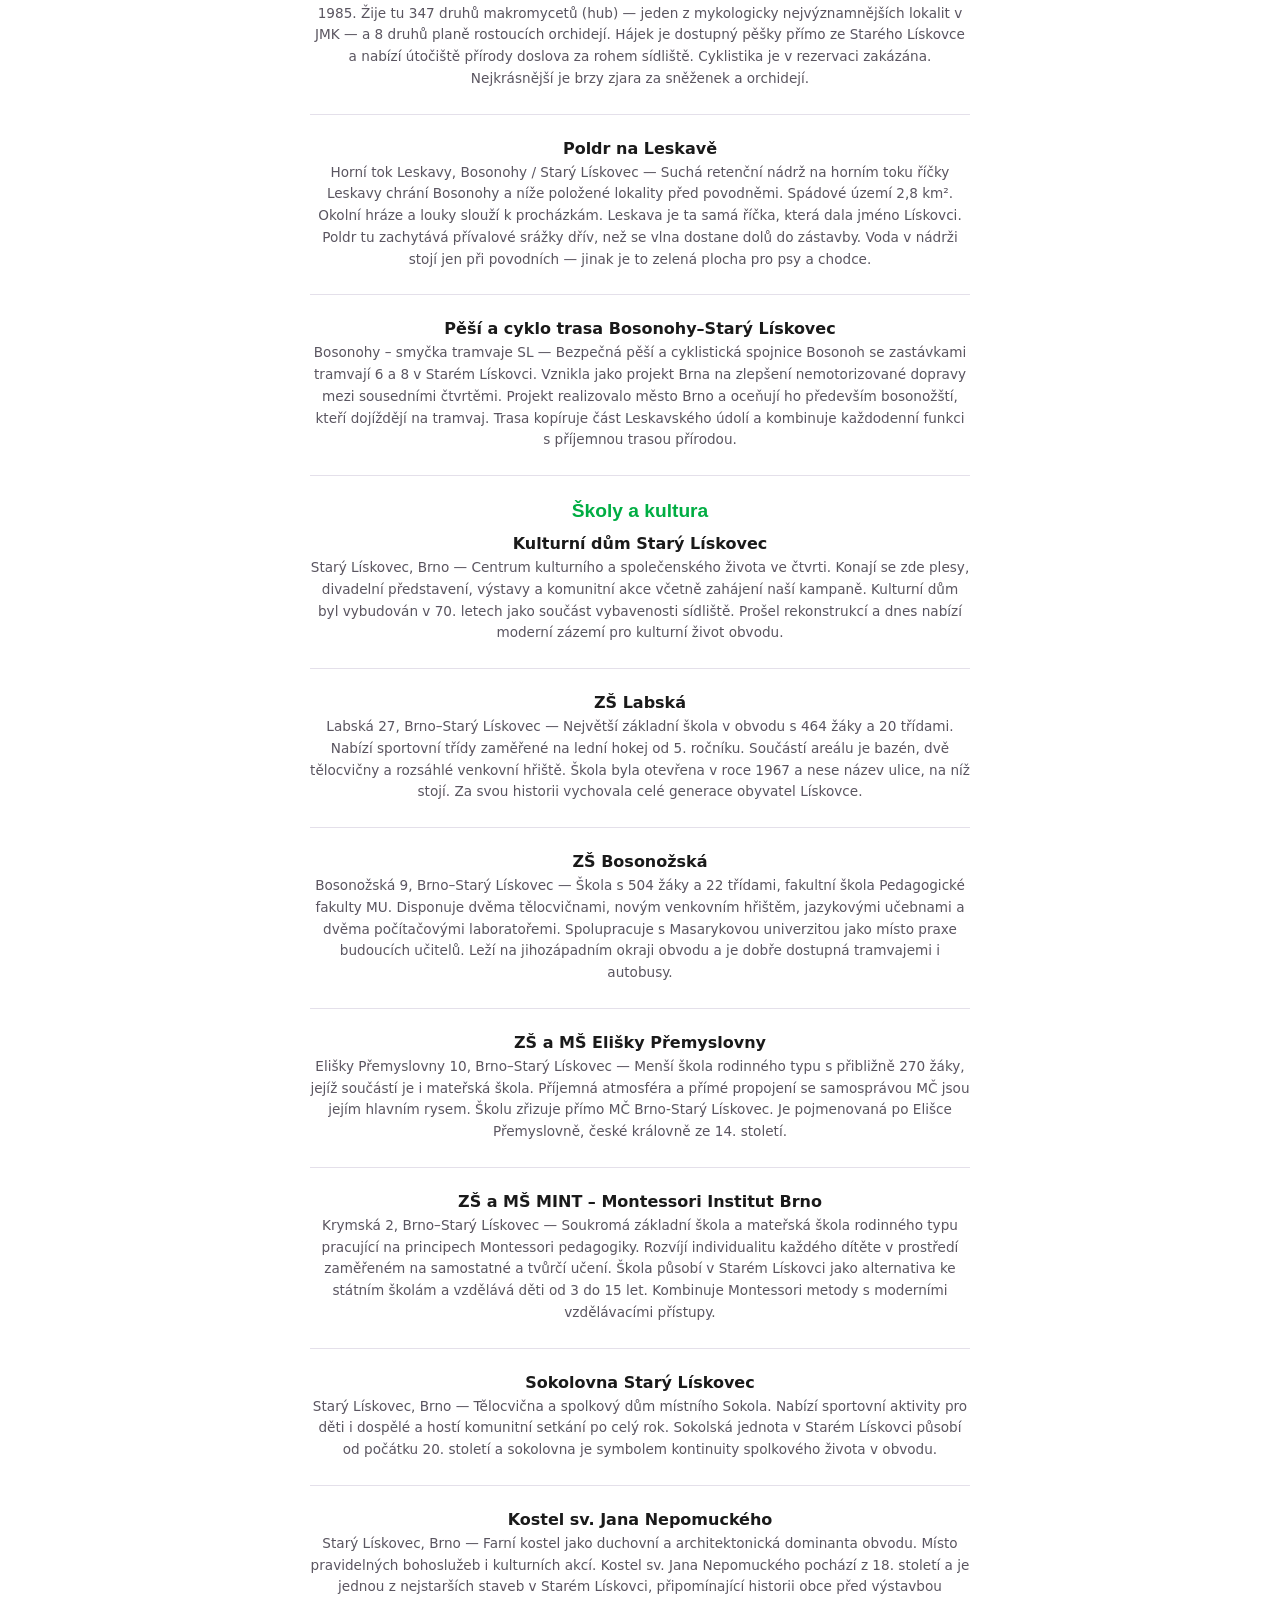
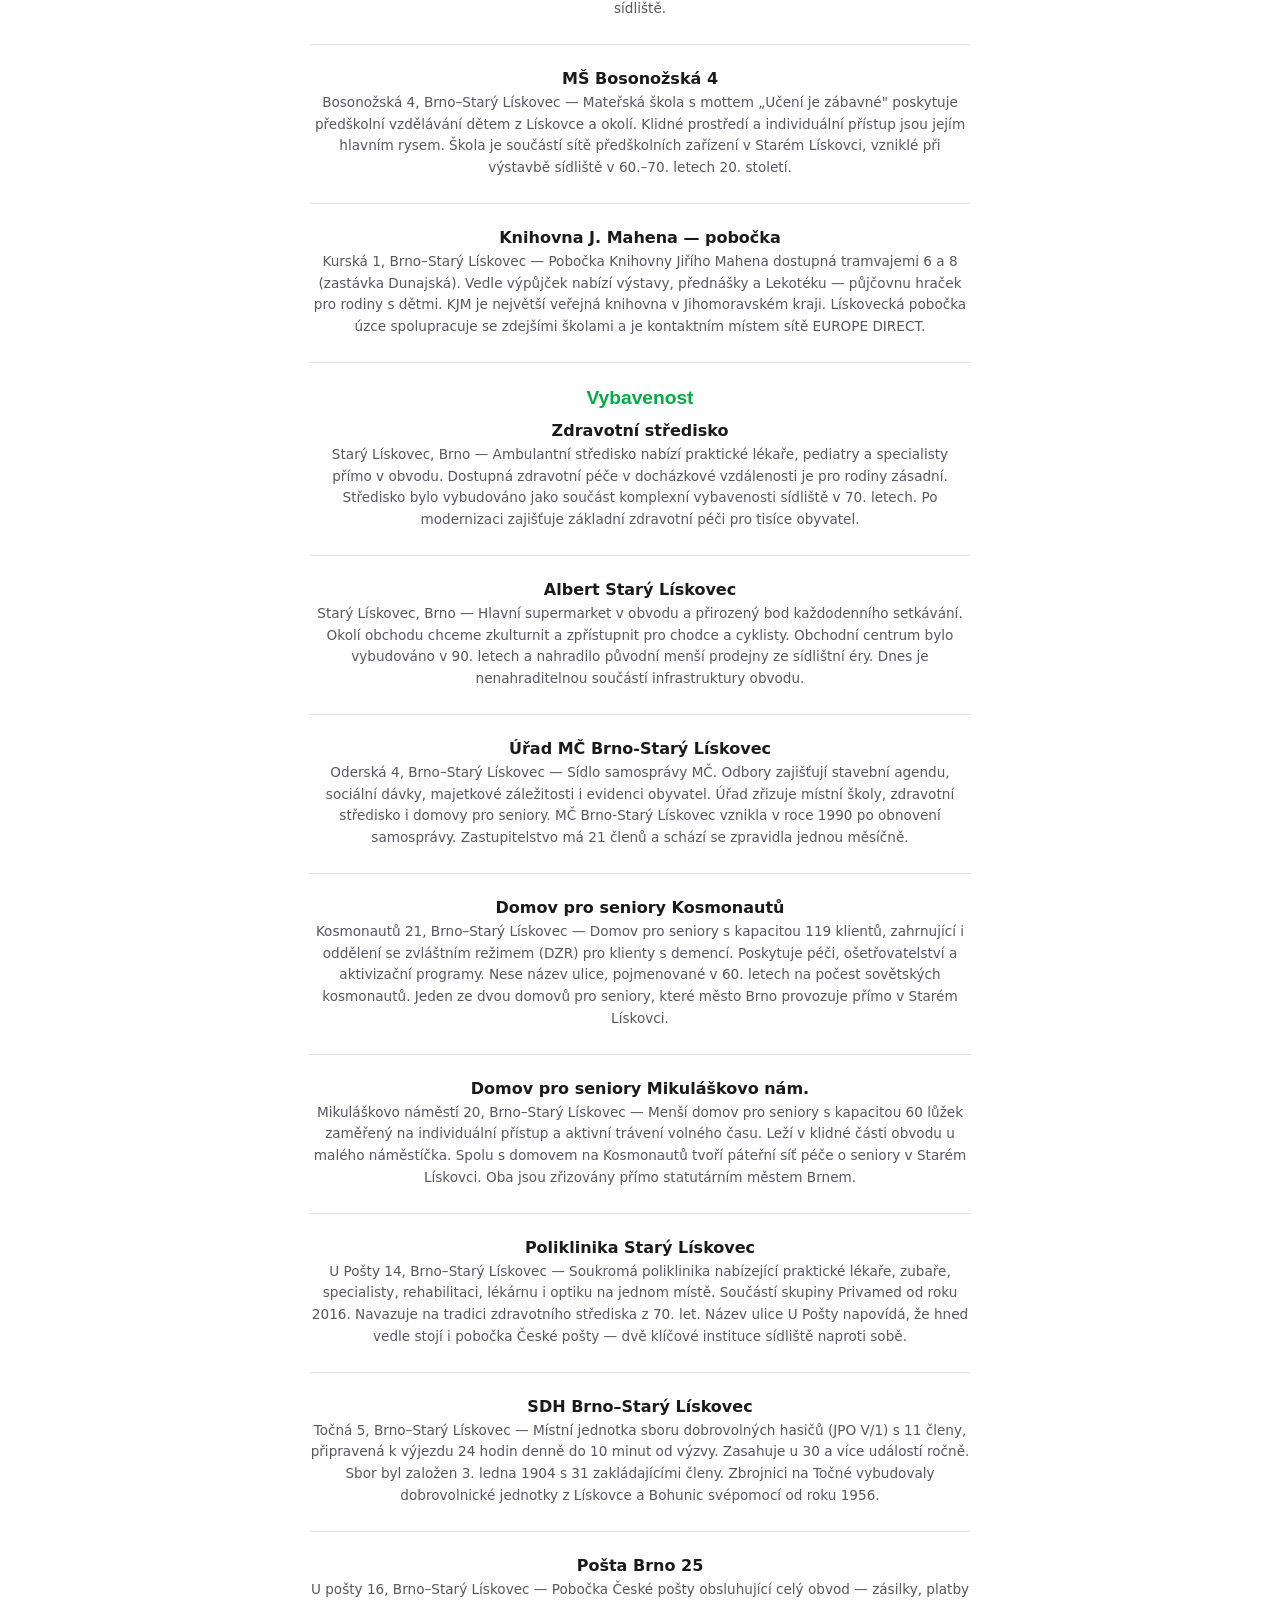
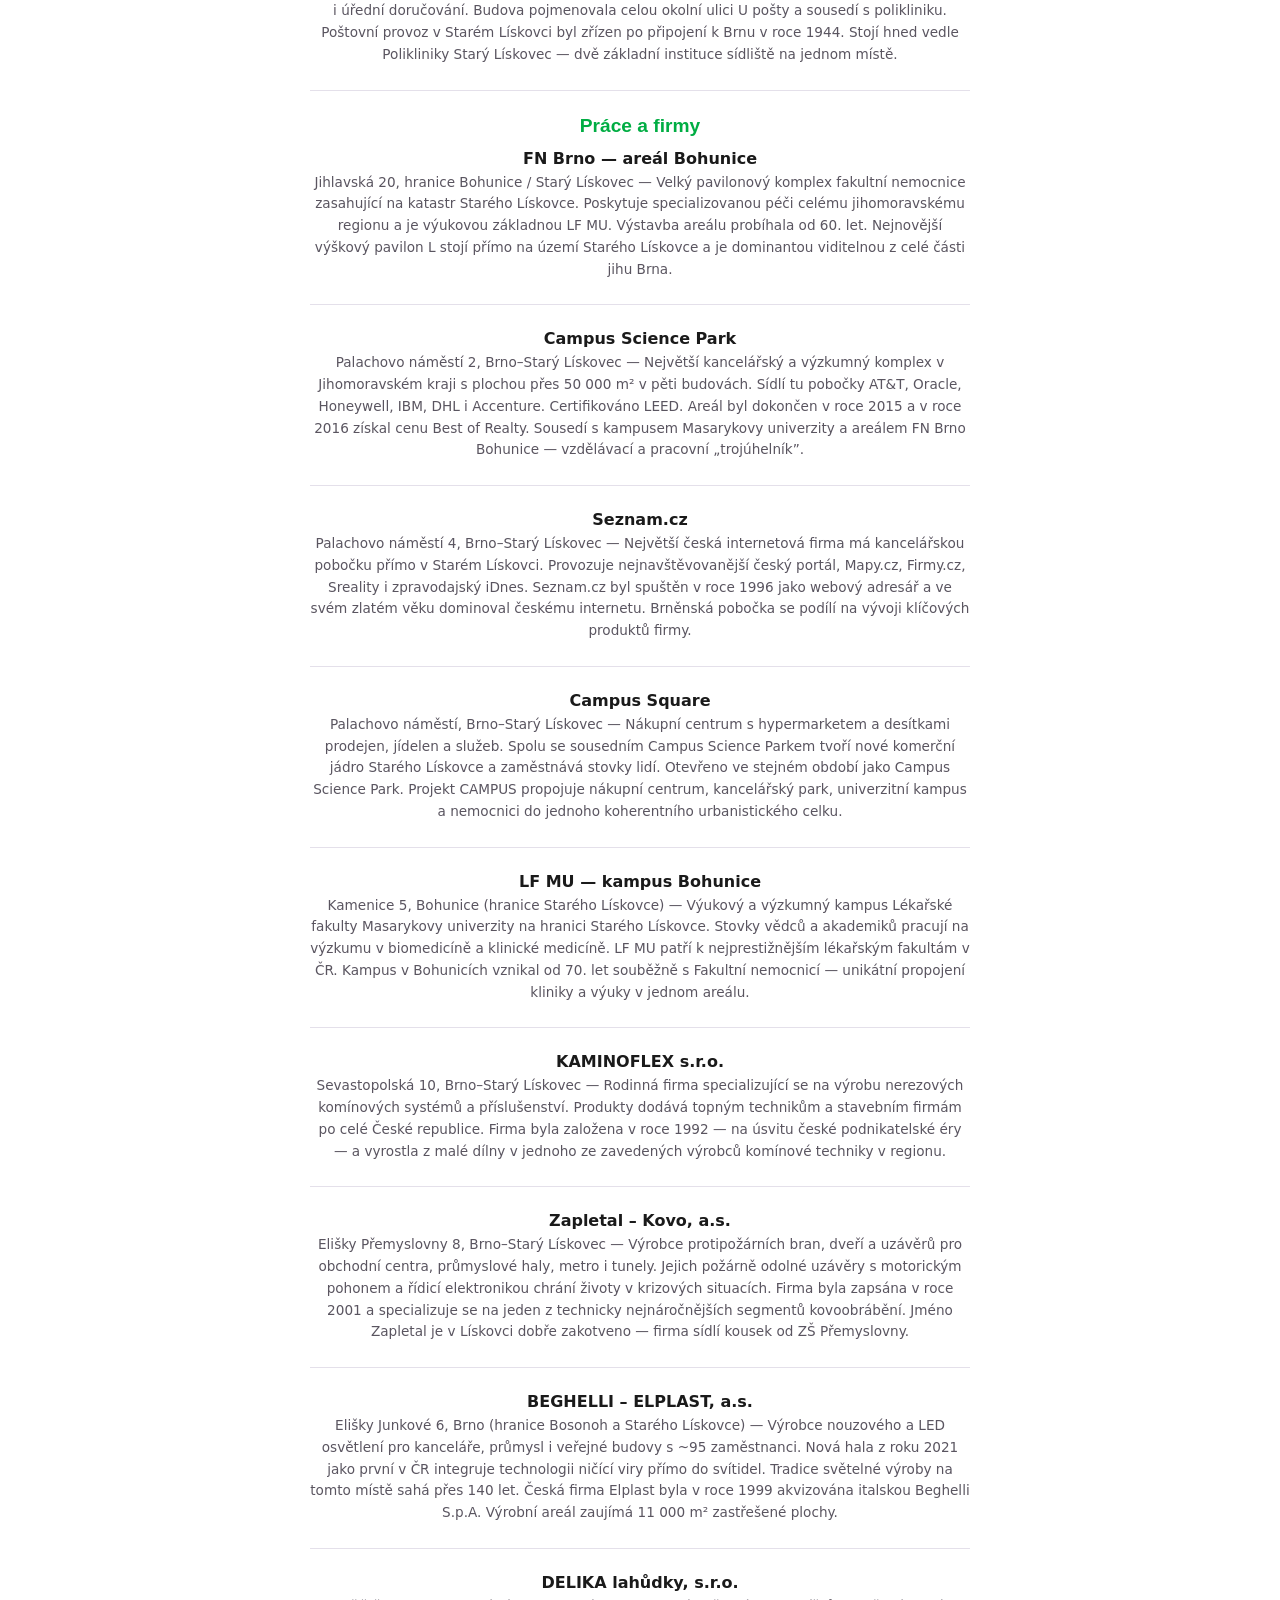
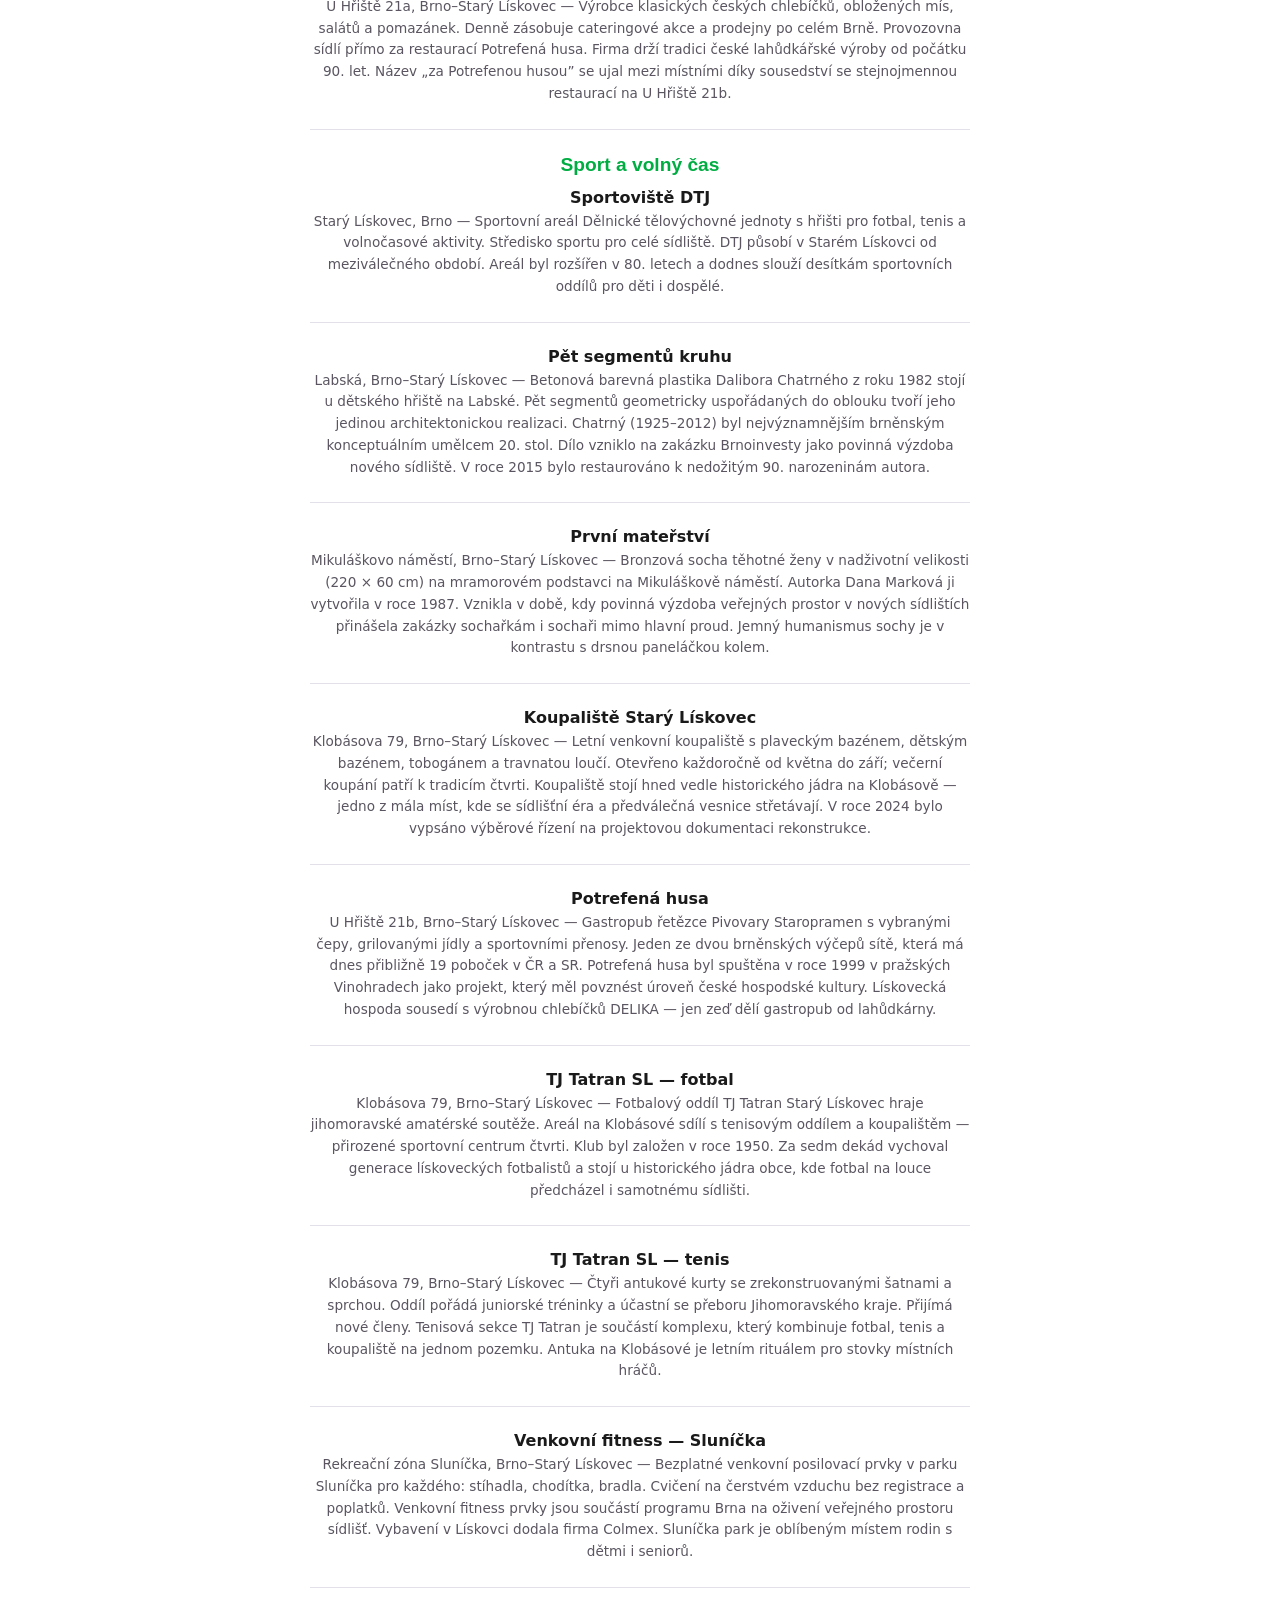
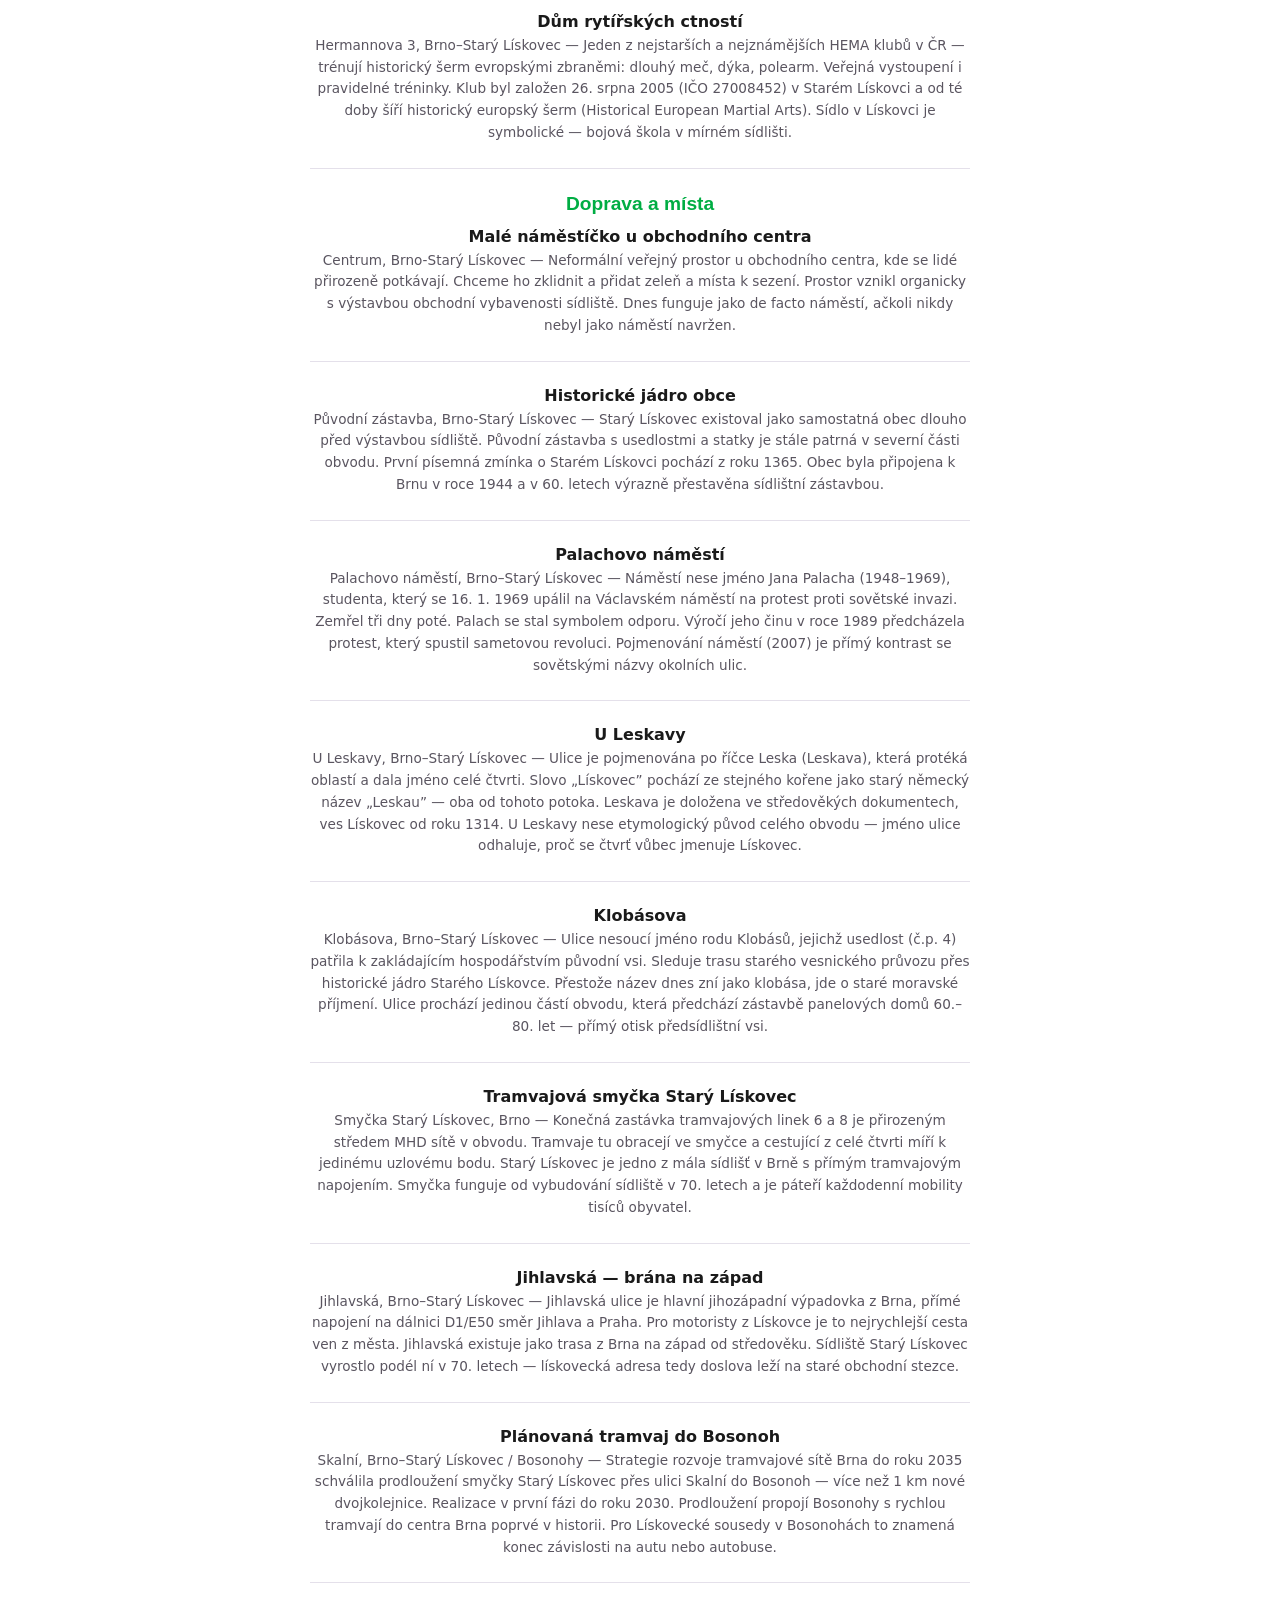
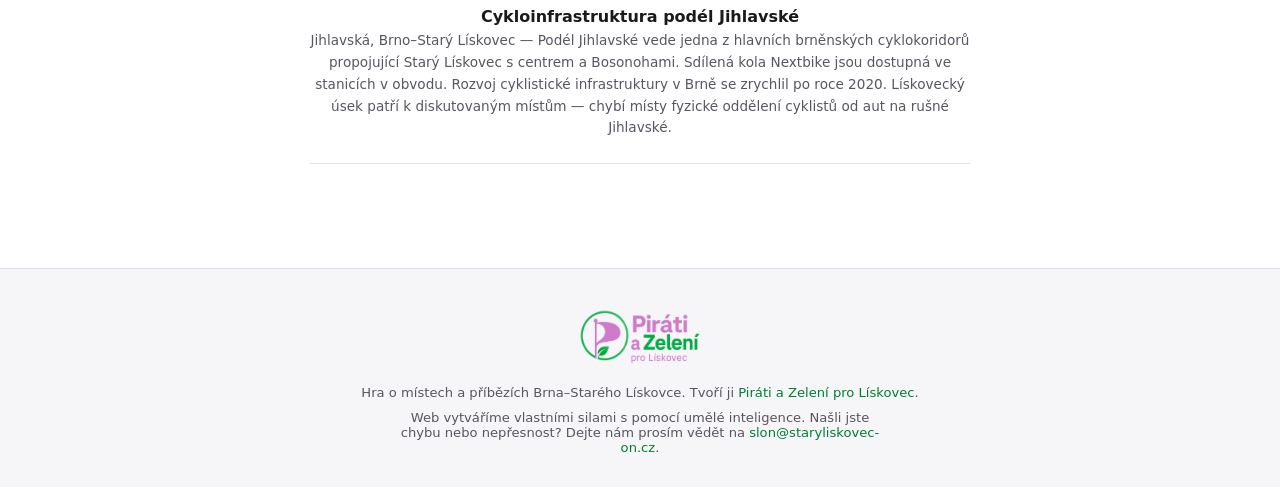
==== commit a9153295: "Match Piráti/Zelení brand colours to the national parties Sample the violet from volby.pirati.cz's l" ====
--- a/pexeso/index.html
+++ b/pexeso/index.html
@@ -25,12 +25,12 @@
       --text:      #1a1a1a;
       --muted:     #5a5560;
       --border:    #e4e0ea;
-      --green:     #48c078;
-      --green-ink: #2b7c4b;
-      --green-dark:#34975c;
-      --violet:    #5834a6;
-      --violet-s:  #8867cf;
-      --violet-dark:#43287f;
+      --green:     #00ad43;
+      --green-ink: #007f31;
+      --green-dark:#00732d;
+      --violet:    #ae3fa9;
+      --violet-s:  #cf7bcb;
+      --violet-dark:#9e3999;
       --error:     #c62828;
       --radius:    14px;
       --tr:        0.2s ease;
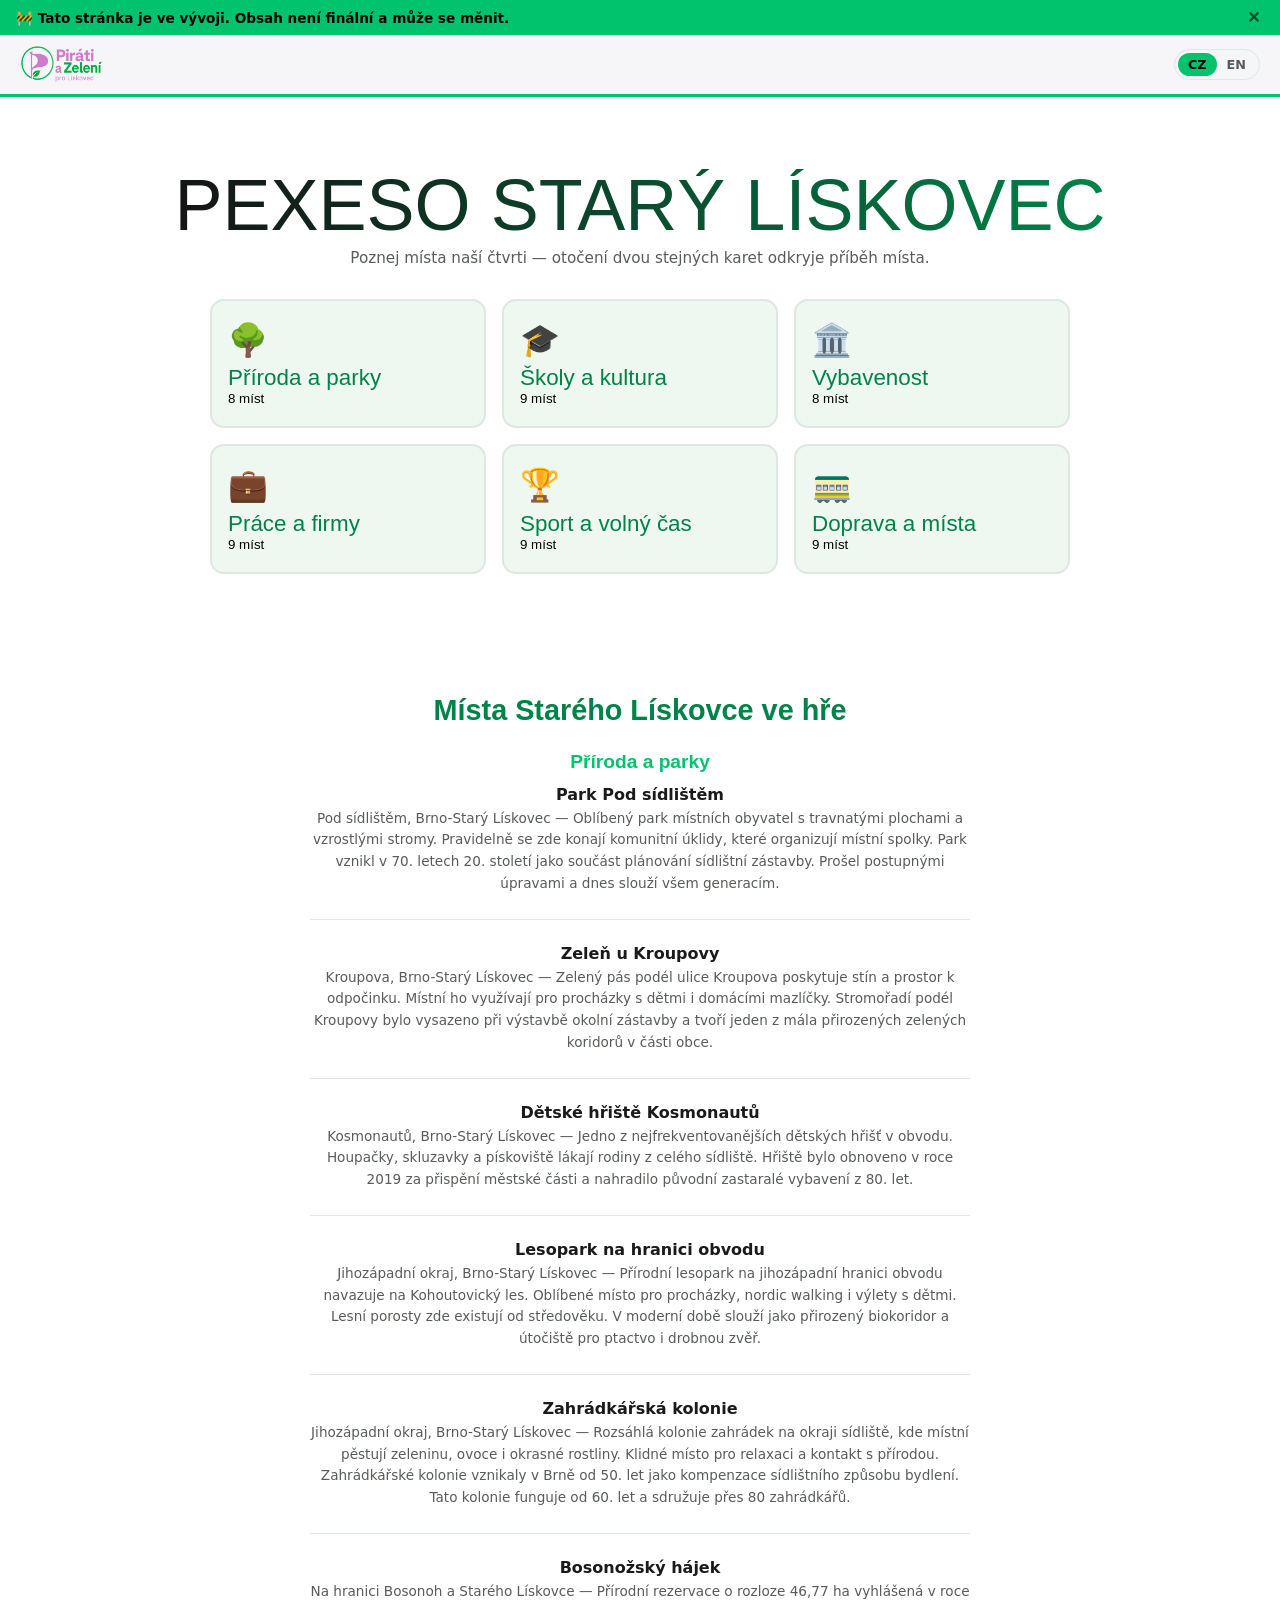
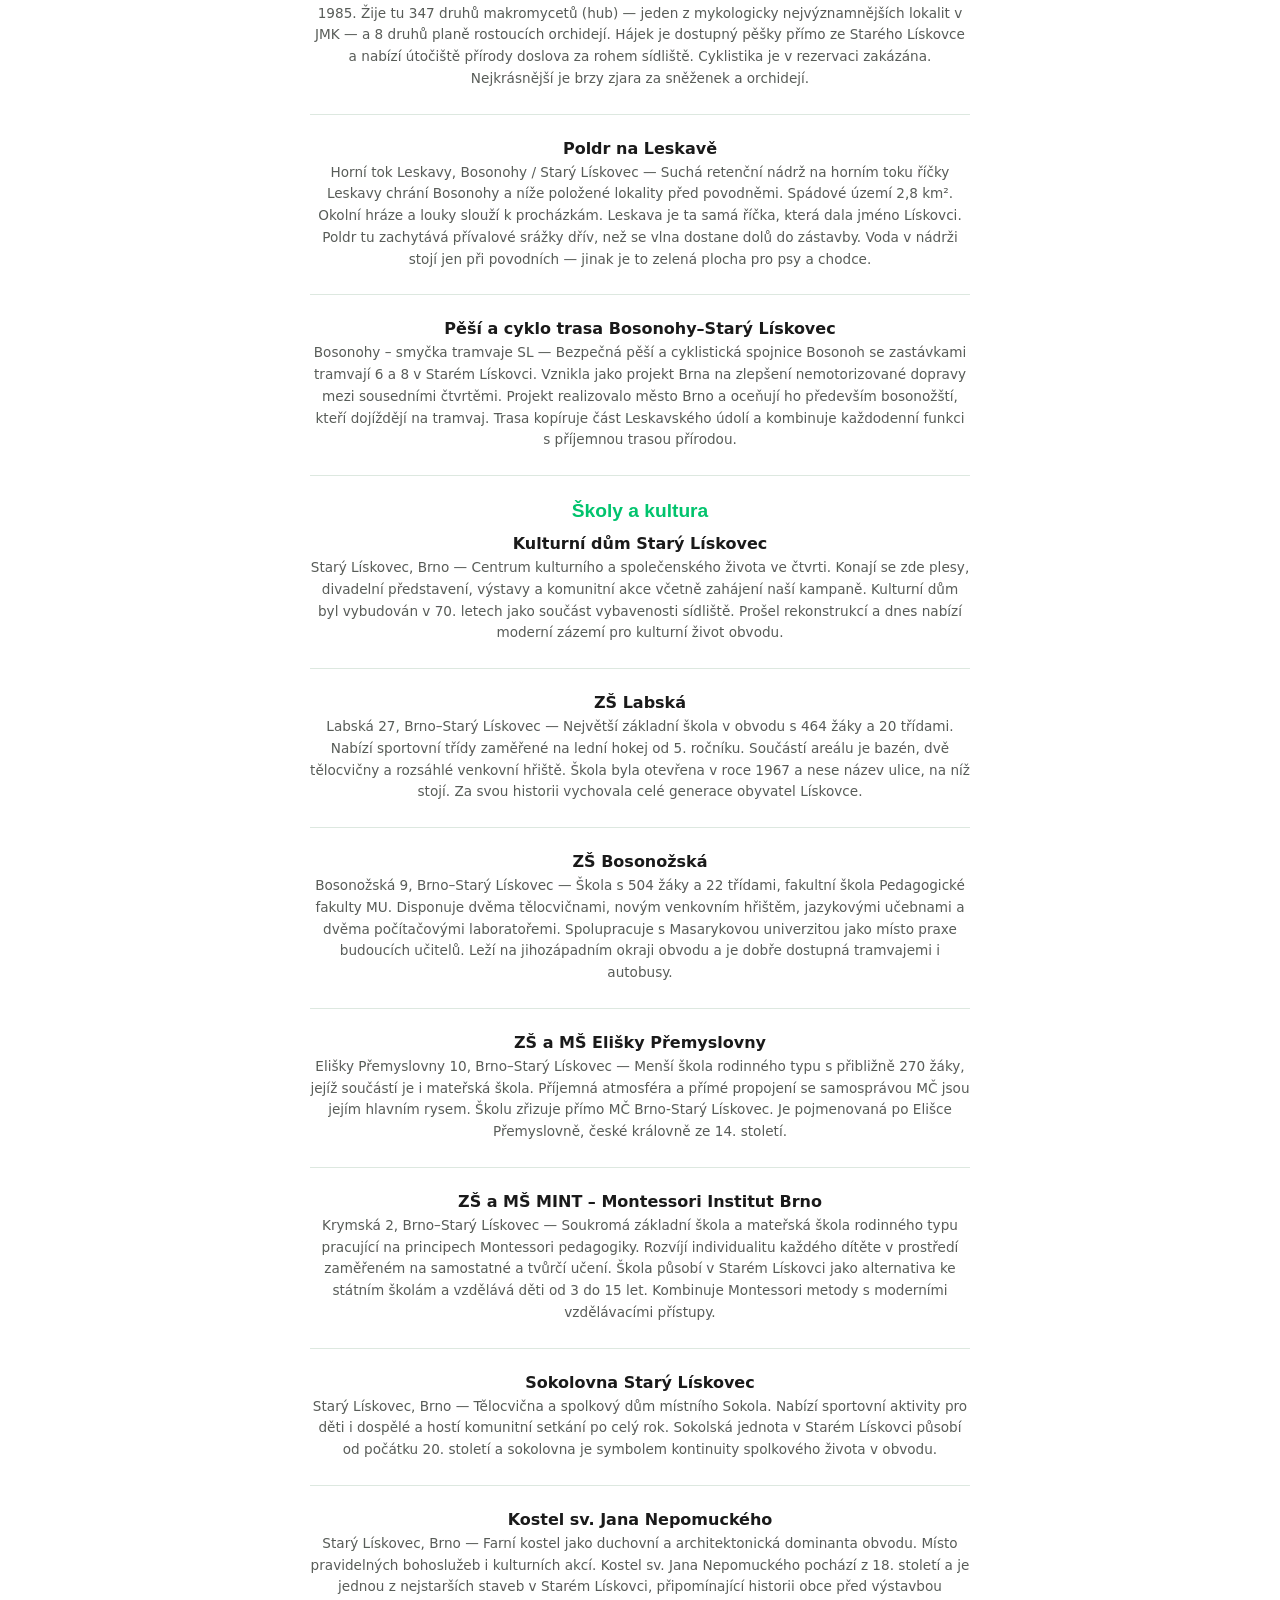
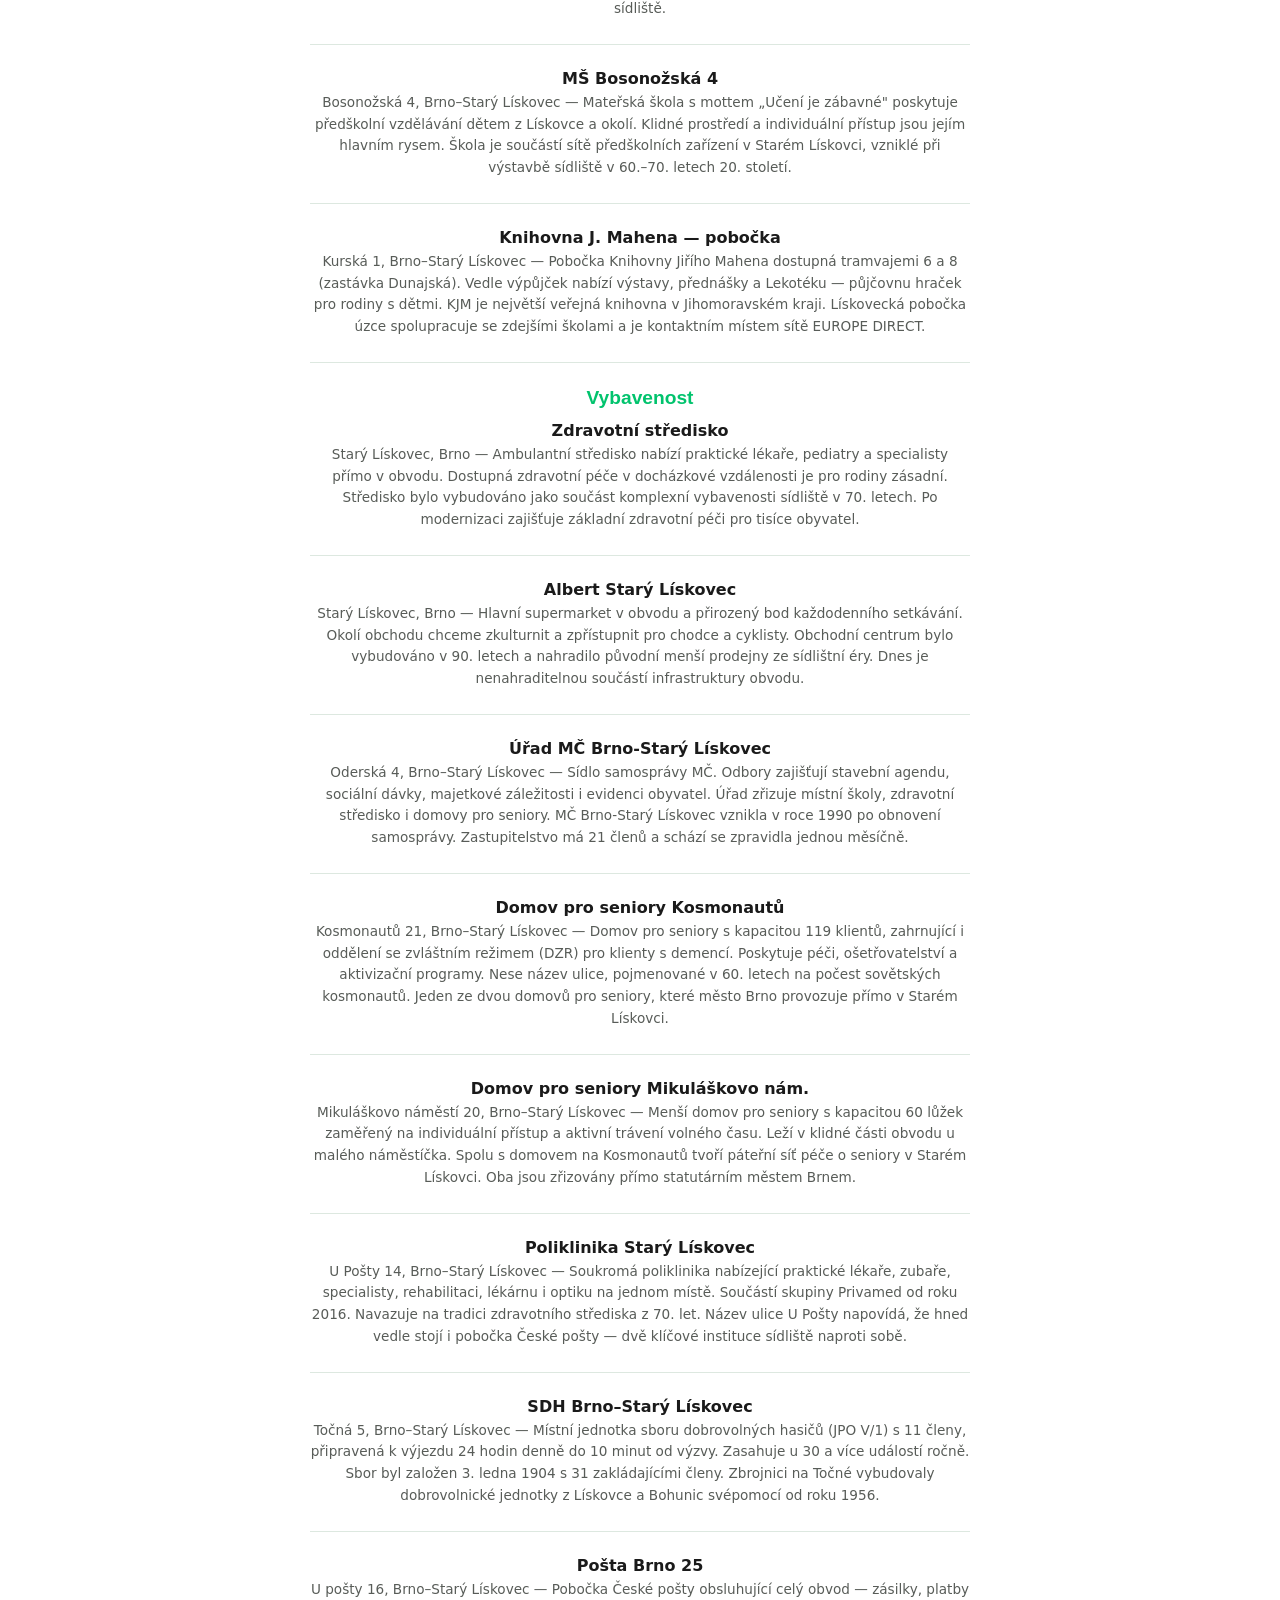
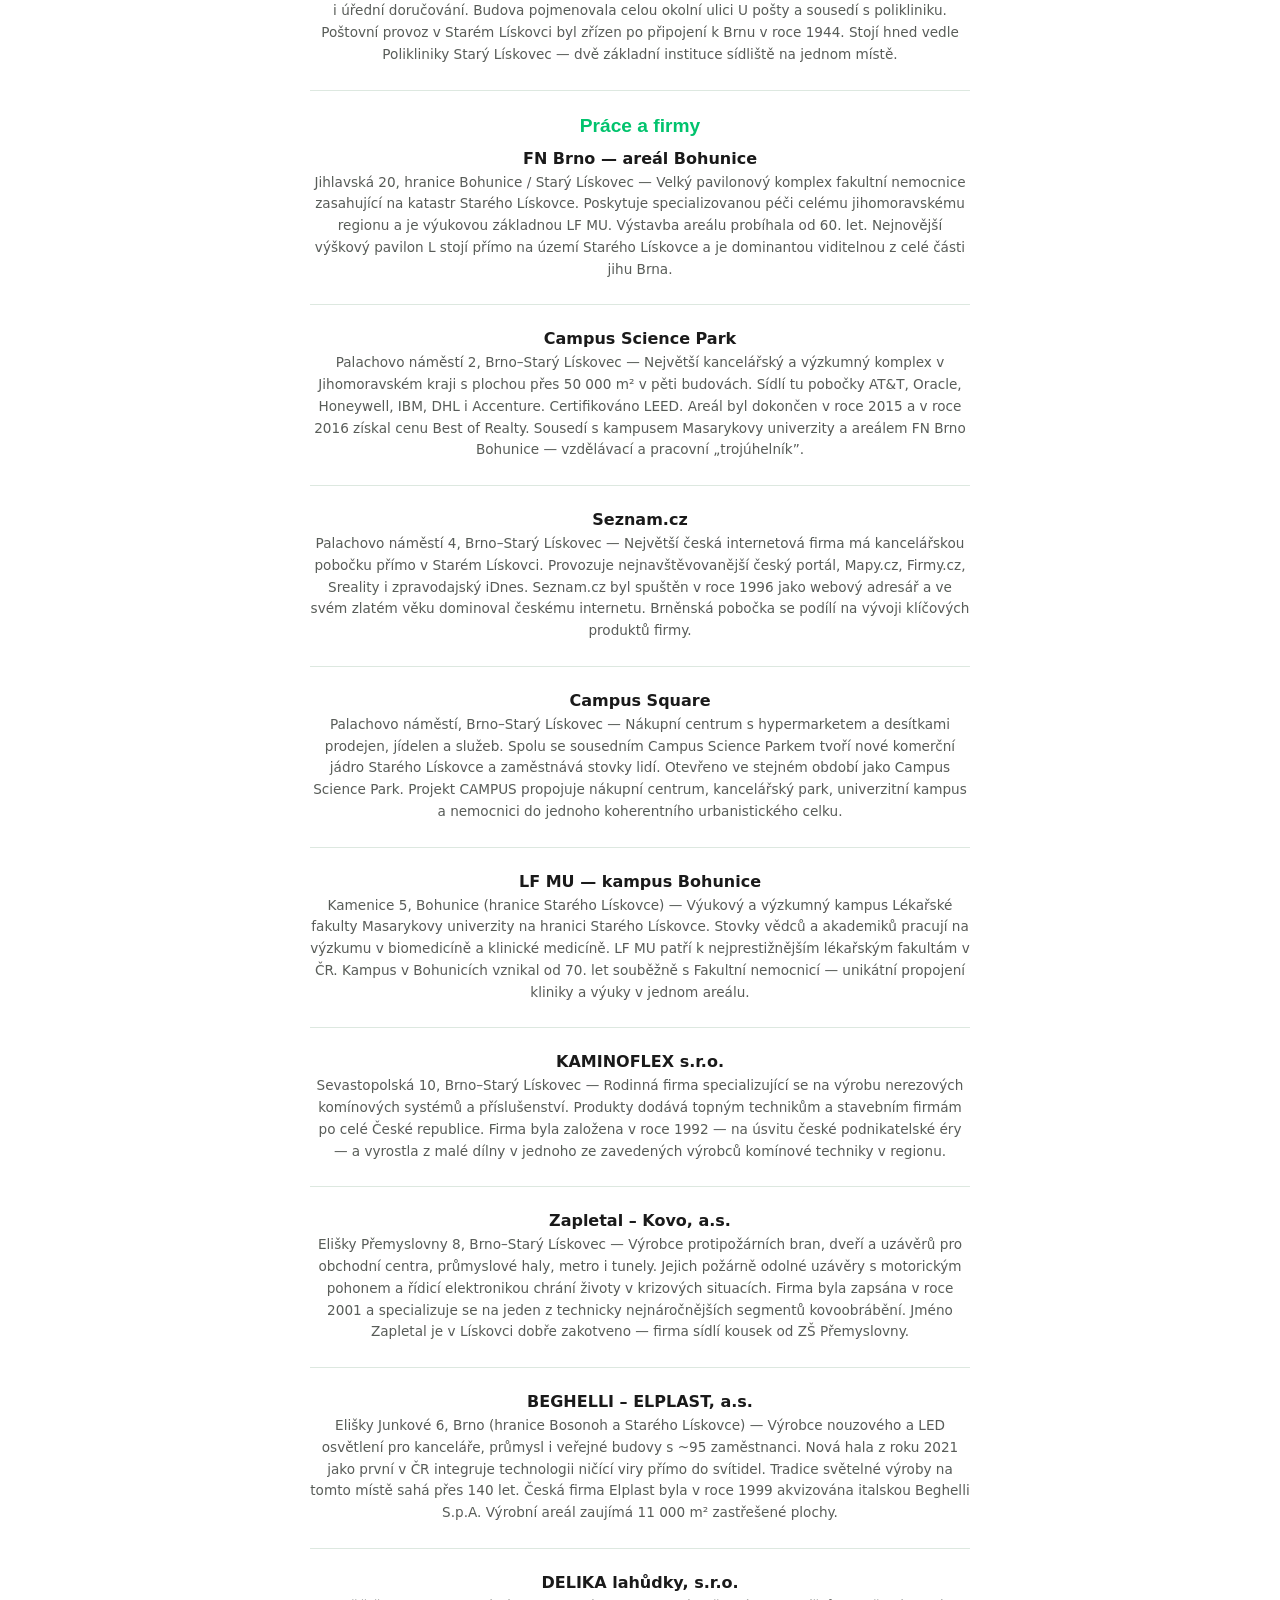
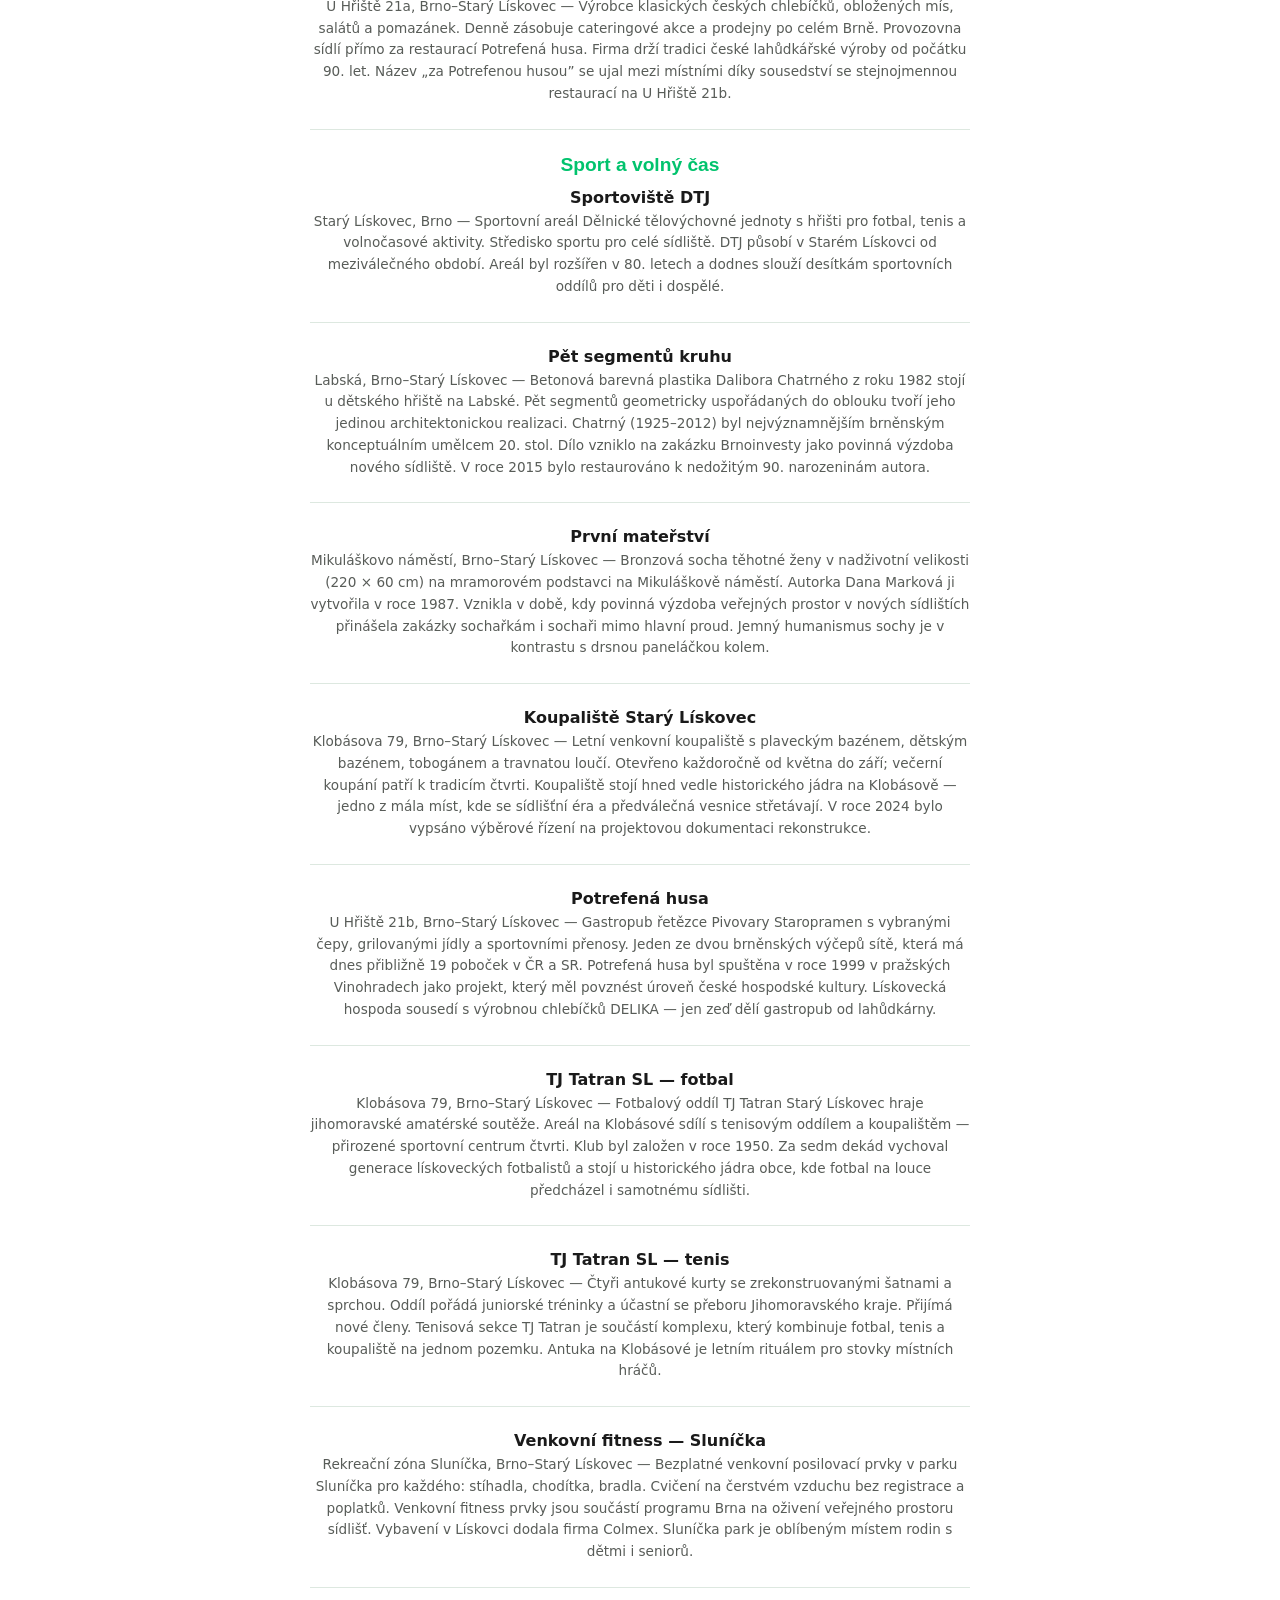
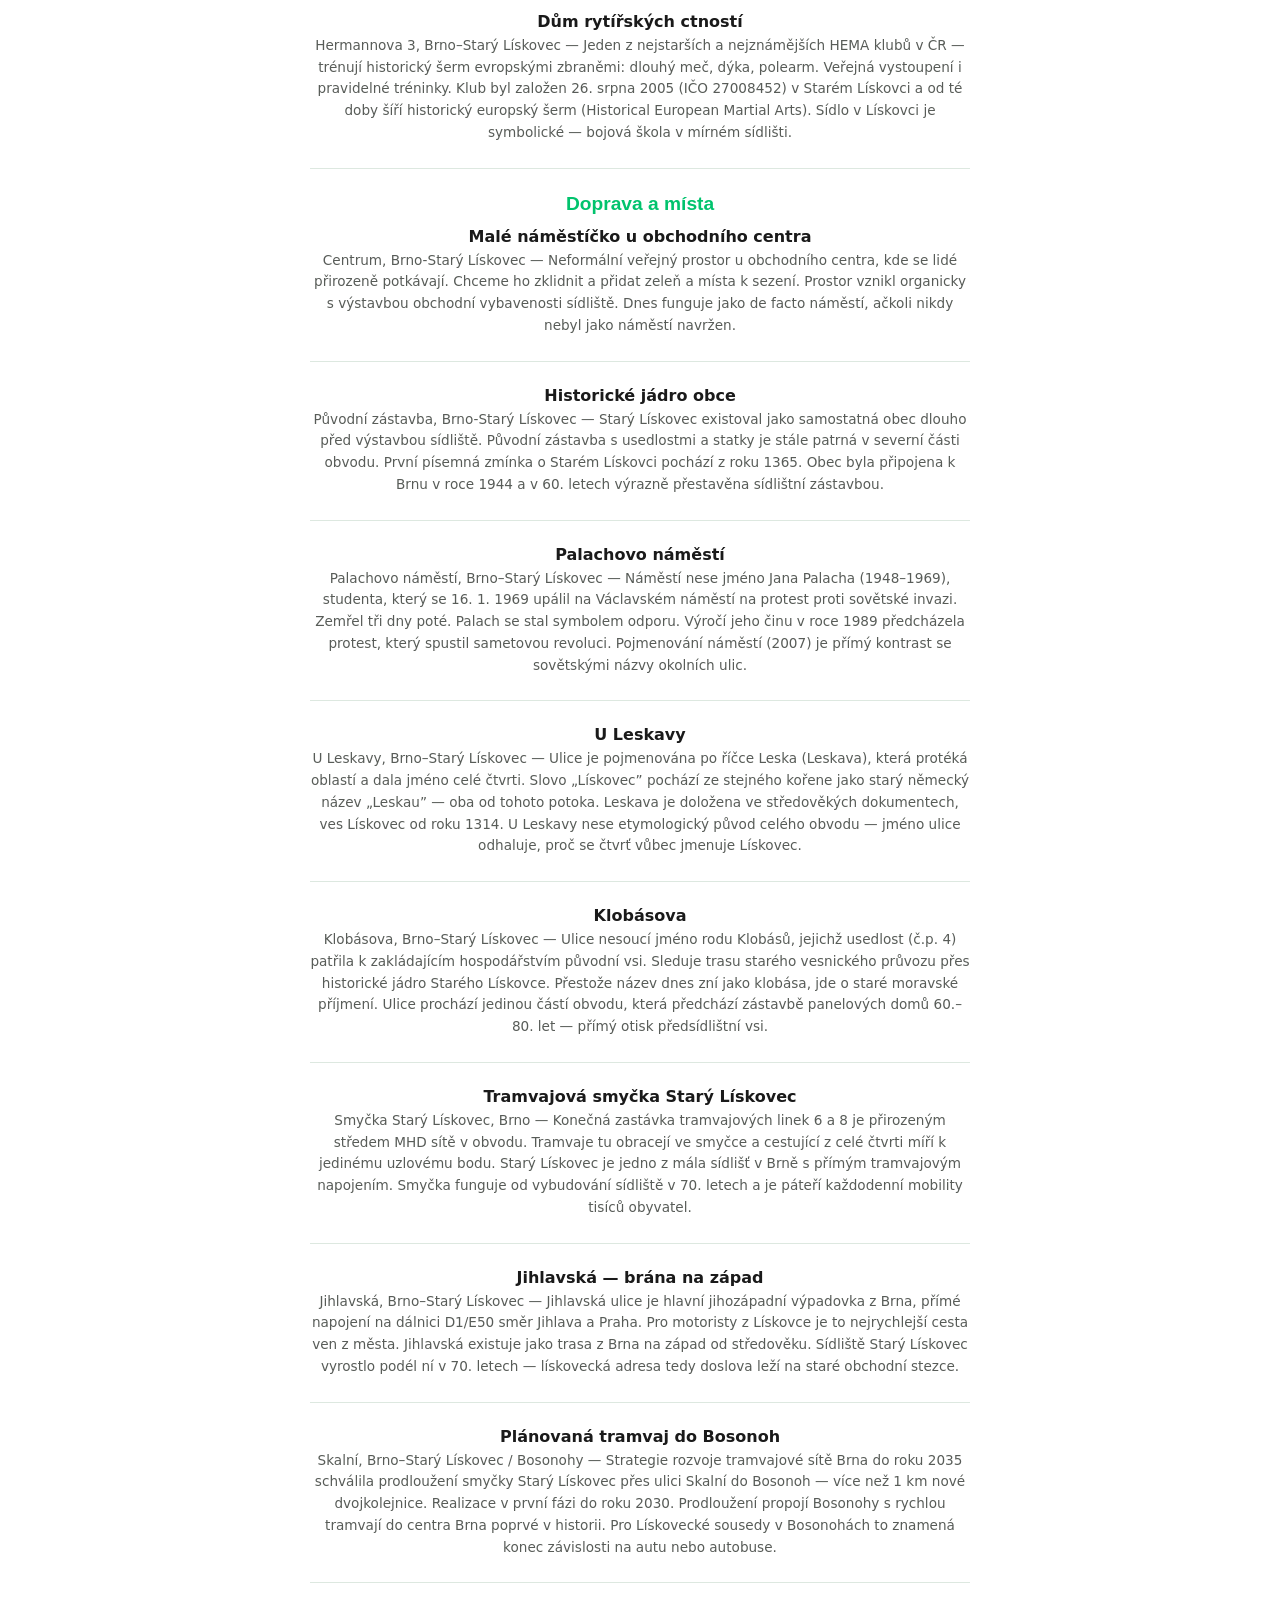
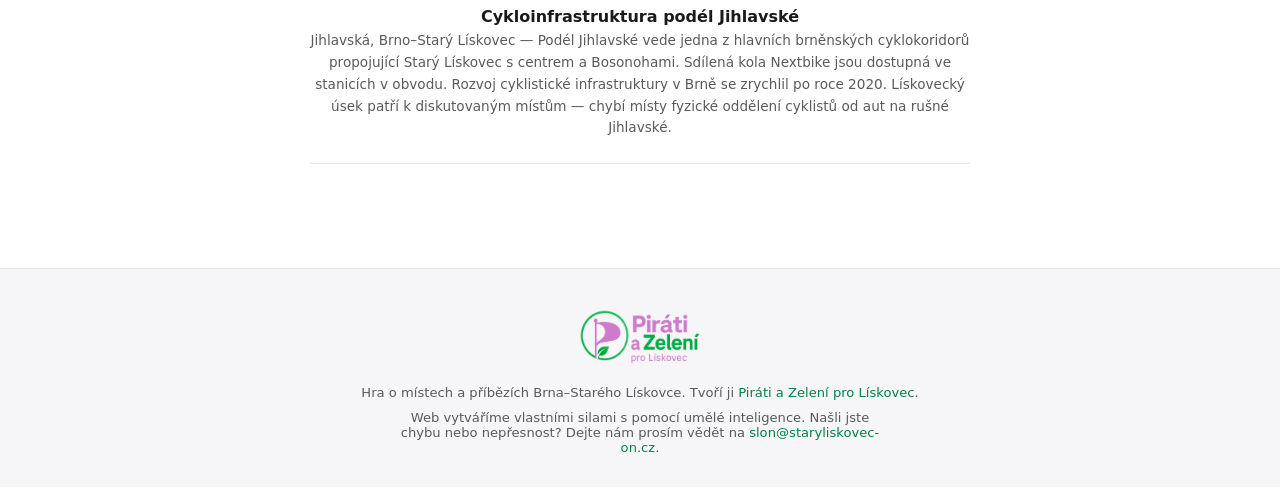
==== commit 60a188cd: "Propagate the black/green rebrand to standalone pages and favicon Pexeso, the pamphlet QR card, the " ====
--- a/pexeso/index.html
+++ b/pexeso/index.html
@@ -21,16 +21,16 @@
     :root {
       --bg:        #ffffff;
       --surface:   #f6f5f8;
-      --surface2:  #f3eef8;
+      --surface2:  #eef8f1;
       --text:      #1a1a1a;
-      --muted:     #5a5560;
-      --border:    #e4e0ea;
-      --green:     #00ad43;
-      --green-ink: #007f31;
-      --green-dark:#00732d;
-      --violet:    #ae3fa9;
-      --violet-s:  #cf7bcb;
-      --violet-dark:#9e3999;
+      --muted:     #585c58;
+      --border:    #dde8e0;
+      --green:     #01c36d;
+      --green-ink: #018249;
+      --green-dark:#017240;
+      --pirati:    #141414;
+      --pirati-s:  #fd6478;
+      --pirati-dark:#000000;
       --error:     #c62828;
       --radius:    14px;
       --tr:        0.2s ease;
@@ -95,7 +95,7 @@
       font-family: var(--font-d);
       font-size: clamp(2.2rem, 7vw, 4.5rem);
       line-height: 1; margin-bottom: 0.5rem;
-      background: linear-gradient(90deg, var(--violet), var(--green-ink));
+      background: linear-gradient(90deg, var(--pirati), var(--green-ink));
       -webkit-background-clip: text; background-clip: text; -webkit-text-fill-color: transparent;
       display: inline-block;
     }
@@ -113,10 +113,10 @@
       border-radius: var(--radius); padding: 1.25rem 1rem;
       cursor: pointer; transition: border-color 0.2s, transform 0.15s; text-align: left;
     }
-    .round-card:hover { border-color: var(--violet); transform: translateY(-3px); }
+    .round-card:hover { border-color: var(--green-ink); transform: translateY(-3px); }
     .round-card.done  { border-color: var(--green); opacity: 0.75; }
     .round-card__emoji { font-size: 2rem; margin-bottom: 0.4rem; }
-    .round-card__title { font-family: var(--font-d); font-size: 1.4rem; color: var(--violet); }
+    .round-card__title { font-family: var(--font-d); font-size: 1.4rem; color: var(--green-ink); }
     .round-card__badge { display: inline-block; margin-top: 0.5rem; font-size: 0.75rem; font-weight: 700; color: var(--green-ink); }
 
     /* ── GAME HEADER ── */
@@ -131,11 +131,11 @@
       cursor: pointer; display: flex; align-items: center; justify-content: center;
       flex: 0 0 auto; transition: border-color var(--tr), color var(--tr); line-height: 1;
     }
-    .ghdr-home:hover    { border-color: var(--violet); color: var(--violet); }
+    .ghdr-home:hover    { border-color: var(--green-ink); color: var(--green-ink); }
     .ghdr-restart:hover { border-color: var(--green);  color: var(--green-ink); }
     .ghdr-category { display: flex; align-items: center; gap: 0.4rem; flex: 1; min-width: 0; }
     .ghdr-emoji { font-size: 1rem; flex: 0 0 auto; }
-    .ghdr-name  { font-family: var(--font-d); font-size: 1.25rem; color: var(--violet); white-space: nowrap; overflow: hidden; text-overflow: ellipsis; }
+    .ghdr-name  { font-family: var(--font-d); font-size: 1.25rem; color: var(--green-ink); white-space: nowrap; overflow: hidden; text-overflow: ellipsis; }
     .ghdr-moves { font-size: 0.78rem; color: var(--muted); white-space: nowrap; flex: 0 0 auto; }
     .ghdr-moves b { color: var(--text); }
 
@@ -198,7 +198,7 @@
       width: 100%; aspect-ratio: 4/3; border-radius: 8px; margin-bottom: 1rem;
       background: var(--surface2); display: flex; align-items: center; justify-content: center; font-size: 3rem;
     }
-    .info-card__name     { font-family: var(--font-d); font-size: 1.8rem; color: var(--violet); line-height: 1; margin-bottom: 0.25rem; }
+    .info-card__name     { font-family: var(--font-d); font-size: 1.8rem; color: var(--green-ink); line-height: 1; margin-bottom: 0.25rem; }
     .info-card__location { font-size: 0.82rem; color: var(--green-ink); margin-bottom: 0.75rem; }
     .info-card__desc     { font-size: 0.92rem; line-height: 1.6; color: var(--text); margin-bottom: 0.5rem; }
     .info-card__history  { font-size: 0.82rem; line-height: 1.5; color: var(--muted); font-style: italic; margin-bottom: 0.9rem; }
@@ -211,7 +211,7 @@
     .info-card__link--map { border-color: var(--green); color: var(--green-ink); }
     .info-card__link--map:hover { background: var(--green); color: #000; }
     .info-card__link--web { border-color: var(--border); color: var(--muted); }
-    .info-card__link--web:hover { border-color: var(--violet); color: var(--violet); }
+    .info-card__link--web:hover { border-color: var(--green-ink); color: var(--green-ink); }
     .info-card__close {
       width: 100%; padding: 0.7rem; background: var(--green); color: #000;
       font-family: var(--font-b); font-size: 0.95rem; font-weight: 700;
@@ -222,27 +222,27 @@
     /* ── ROUND COMPLETE ── */
     #screen-round-end { padding: 3rem 1.5rem; text-align: center; }
     .end-emoji  { font-size: 4rem; margin-bottom: 1rem; }
-    .end-title  { font-family: var(--font-d); font-size: 3rem; color: var(--violet); margin-bottom: 0.5rem; }
+    .end-title  { font-family: var(--font-d); font-size: 3rem; color: var(--green-ink); margin-bottom: 0.5rem; }
     .end-stats  { font-size: 1rem; color: var(--muted); margin-bottom: 2rem; }
     .end-stats b { color: var(--text); }
     .btn-row    { display: flex; flex-direction: column; gap: 0.75rem; max-width: 300px; margin: 0 auto; }
     .btn { display: inline-block; padding: 0.75rem 1.75rem; border-radius: 999px; font-weight: 700; font-size: 0.95rem; cursor: pointer; border: 2px solid transparent; text-decoration: none; text-align: center; transition: 0.2s; }
     .btn--green  { background: var(--green);  color: #000; }
     .btn--green:hover  { background: var(--green-dark); }
-    .btn--violet { background: var(--violet); color: #fff; }
-    .btn--violet:hover { background: var(--violet-dark); }
+    .btn--pirati { background: var(--pirati); color: #fff; }
+    .btn--pirati:hover { background: var(--pirati-dark); }
     .btn--ghost  { background: transparent; border-color: var(--border); color: var(--text); }
-    .btn--ghost:hover  { border-color: var(--violet); color: var(--violet); }
+    .btn--ghost:hover  { border-color: var(--green-ink); color: var(--green-ink); }
 
     /* ── ALL COMPLETE ── */
     #screen-all-done { padding: 3rem 1.5rem; text-align: center; }
     .done-logo  { width: 200px; margin: 0 auto 1.5rem; display: block; }
-    .done-title { font-family: var(--font-d); font-size: clamp(2rem,10vw,3.5rem); color: var(--violet); line-height: 1; margin-bottom: 0.5rem; }
+    .done-title { font-family: var(--font-d); font-size: clamp(2rem,10vw,3.5rem); color: var(--green-ink); line-height: 1; margin-bottom: 0.5rem; }
     .done-sub   { font-size: 0.95rem; color: var(--muted); max-width: 34ch; margin: 0 auto 2rem; line-height: 1.6; }
 
     /* ── SEO CONTENT ── */
     .seo-content { max-width: 700px; margin: 3rem auto 2rem; padding: 0 1.25rem; }
-    .seo-content h2 { font-family: var(--font-d); font-size: 1.8rem; color: var(--violet); margin-bottom: 1.5rem; }
+    .seo-content h2 { font-family: var(--font-d); font-size: 1.8rem; color: var(--green-ink); margin-bottom: 1.5rem; }
     .seo-place { margin-bottom: 1.5rem; padding-bottom: 1.5rem; border-bottom: 1px solid var(--border); }
     .seo-place h3 { font-size: 1rem; font-weight: 700; color: var(--text); margin-bottom: 0.25rem; }
     .seo-place p  { font-size: 0.85rem; color: var(--muted); line-height: 1.6; }
@@ -275,11 +275,11 @@
     .review-link--m { border-color: var(--green); color: var(--green-ink); }
     .review-link--m:hover { background: var(--green); color: #000; }
     .review-link--w { border-color: var(--border); color: var(--muted); }
-    .review-link--w:hover { border-color: var(--violet); color: var(--violet); }
+    .review-link--w:hover { border-color: var(--green-ink); color: var(--green-ink); }
     .review-link--none { border-color: var(--border); color: var(--muted); cursor: default; pointer-events: none; }
     /* ░░ TEMPORARY — text-popup button ░░ */
-    .review-link--t { border-color: var(--violet-s); color: var(--violet); background: transparent; font-family: var(--font-b); cursor: pointer; }
-    .review-link--t:hover { background: var(--violet-s); color: #000; }
+    .review-link--t { border-color: var(--pirati-s); color: var(--green-ink); background: transparent; font-family: var(--font-b); cursor: pointer; }
+    .review-link--t:hover { background: var(--pirati-s); color: #000; }
 
     /* ░░ TEMPORARY — review text popup ░░ */
     .revtext-overlay {
@@ -288,16 +288,16 @@
     }
     .revtext-overlay.visible { display: flex; }
     .revtext-card {
-      background: var(--surface); border: 1px solid var(--border); border-top: 3px solid var(--violet-s);
+      background: var(--surface); border: 1px solid var(--border); border-top: 3px solid var(--pirati-s);
       border-radius: var(--radius); max-width: 640px; width: 100%; max-height: 85vh;
       overflow-y: auto; padding: 1.5rem; text-align: left;
     }
-    .revtext-card h3 { font-family: var(--font-d); color: var(--violet); font-size: 1.7rem; line-height: 1; margin-bottom: 0.2rem; }
+    .revtext-card h3 { font-family: var(--font-d); color: var(--green-ink); font-size: 1.7rem; line-height: 1; margin-bottom: 0.2rem; }
     .revtext-card .revtext-loc { color: var(--green-ink); font-size: 0.85rem; margin-bottom: 0.5rem; }
     .revtext-card .revtext-lang { font-size: 0.7rem; text-transform: uppercase; letter-spacing: 0.08em; color: var(--muted); margin: 0.9rem 0 0.25rem; border-top: 1px solid var(--border); padding-top: 0.7rem; }
     .revtext-card p { font-size: 0.9rem; line-height: 1.55; color: var(--text); }
     .revtext-card .revtext-hist { color: var(--muted); font-style: italic; font-size: 0.84rem; }
-    .revtext-close { margin-top: 1.25rem; width: 100%; padding: 0.6rem; background: var(--violet-s); color: #000; border: none; border-radius: 999px; font-weight: 700; cursor: pointer; font-family: var(--font-b); }
+    .revtext-close { margin-top: 1.25rem; width: 100%; padding: 0.6rem; background: var(--pirati-s); color: #000; border: none; border-radius: 999px; font-weight: 700; cursor: pointer; font-family: var(--font-b); }
     /* ░░ END TEMPORARY ░░ */
 
     /* ── FOOTER ── */
@@ -371,7 +371,7 @@
   <p class="done-title" data-i18n="all_done_title">Znáš Lískovec!</p>
   <p class="done-sub" data-i18n="all_done_sub">Prošel/a jsi všechna tři kola a poznal/a 18 míst naší čtvrti. Skvělá práce!</p>
   <div class="btn-row" style="max-width:300px; margin: 0 auto;">
-    <a class="btn btn--violet" href="../" data-i18n="all_done_cta">Zpět na hlavní stránku →</a>
+    <a class="btn btn--pirati" href="../" data-i18n="all_done_cta">Zpět na hlavní stránku →</a>
     <button class="btn btn--ghost" id="btn-share-all" data-i18n="share_all">Sdílet</button>
     <button class="btn btn--ghost" id="btn-restart" data-i18n="restart">Hrát znovu</button>
   </div>
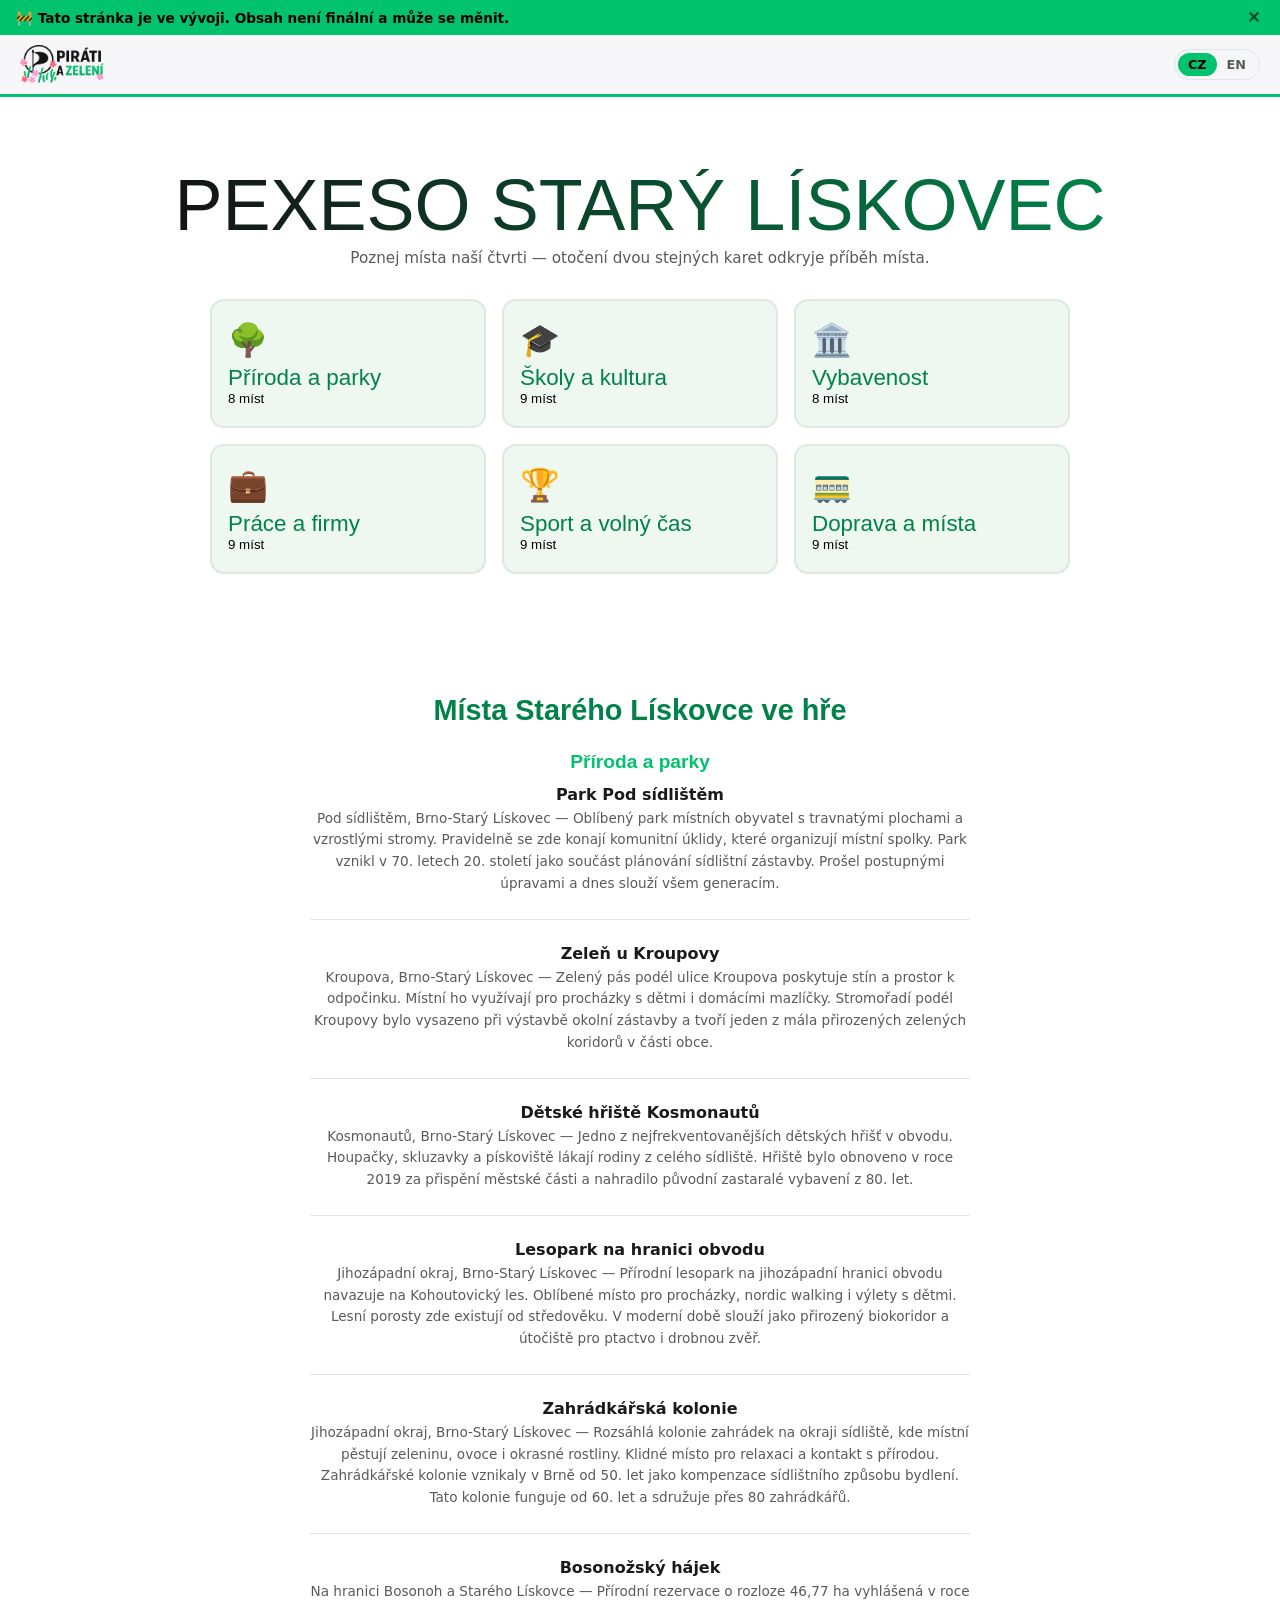
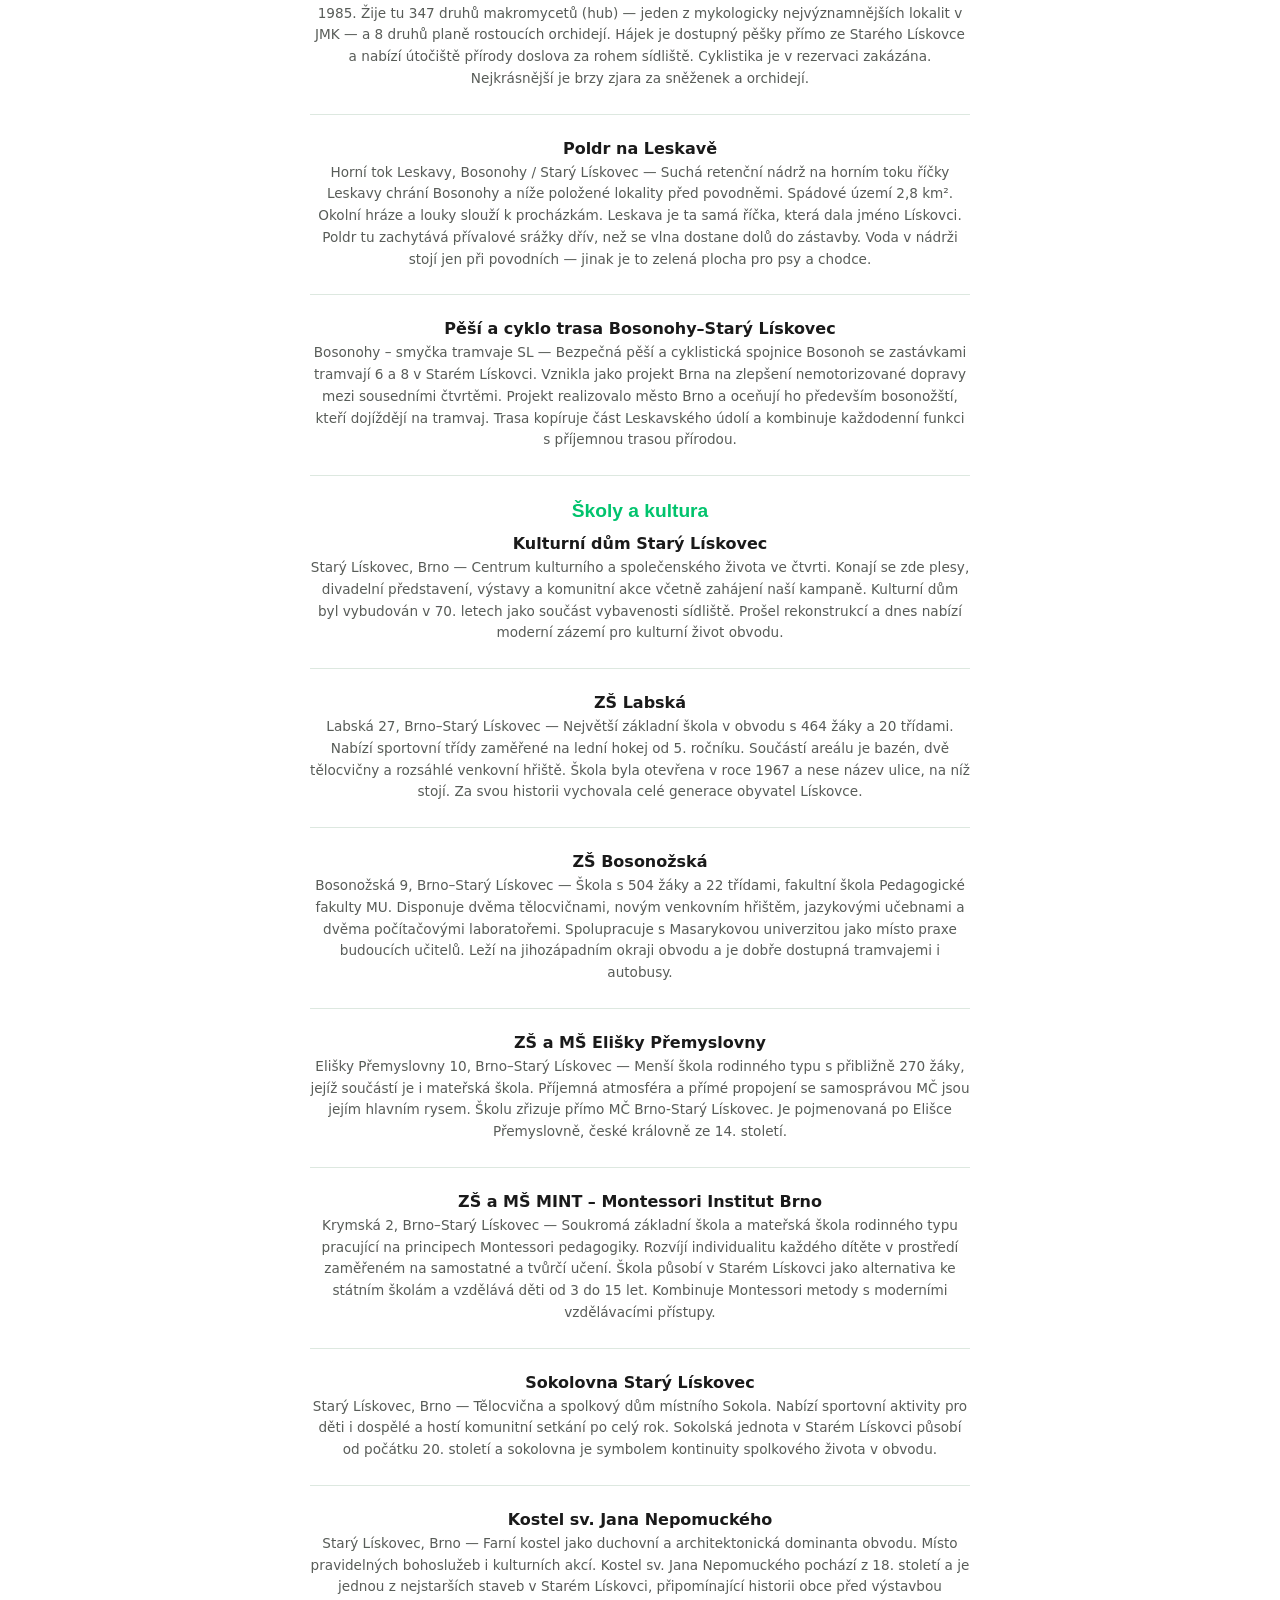
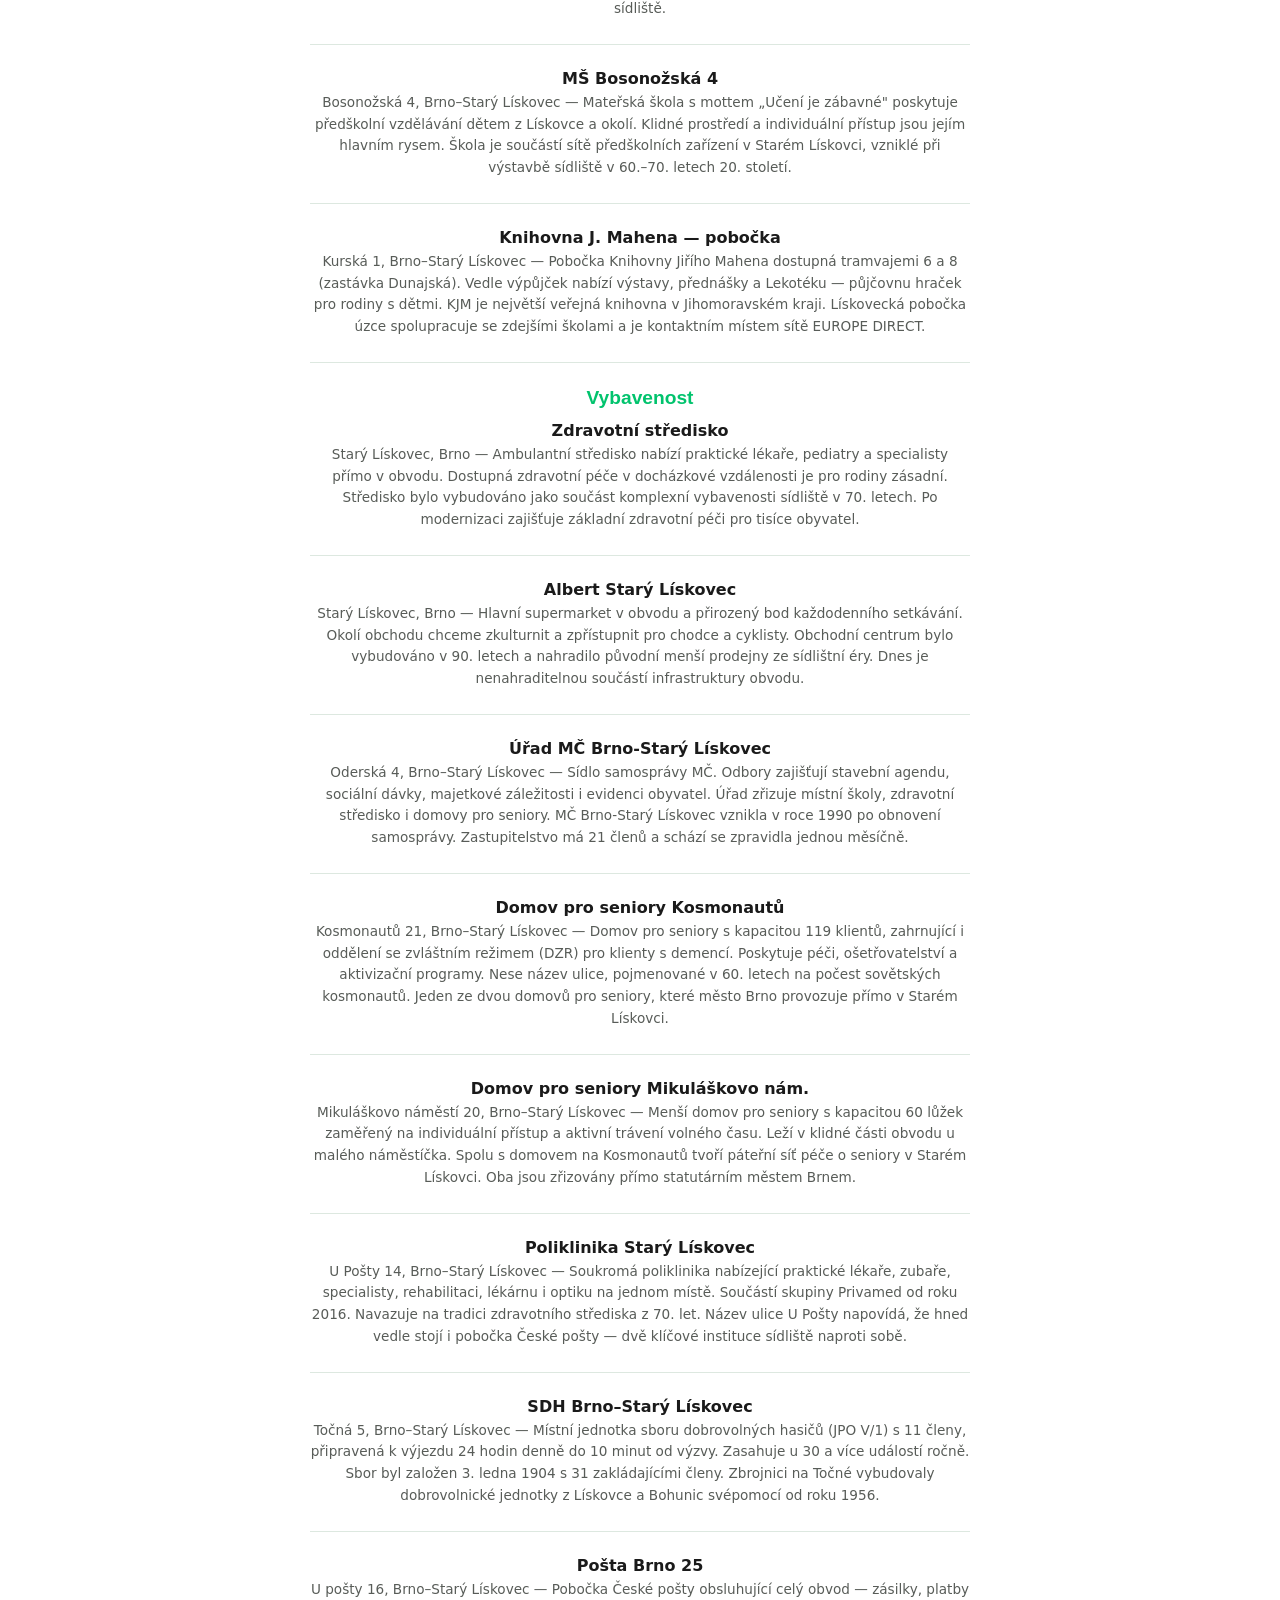
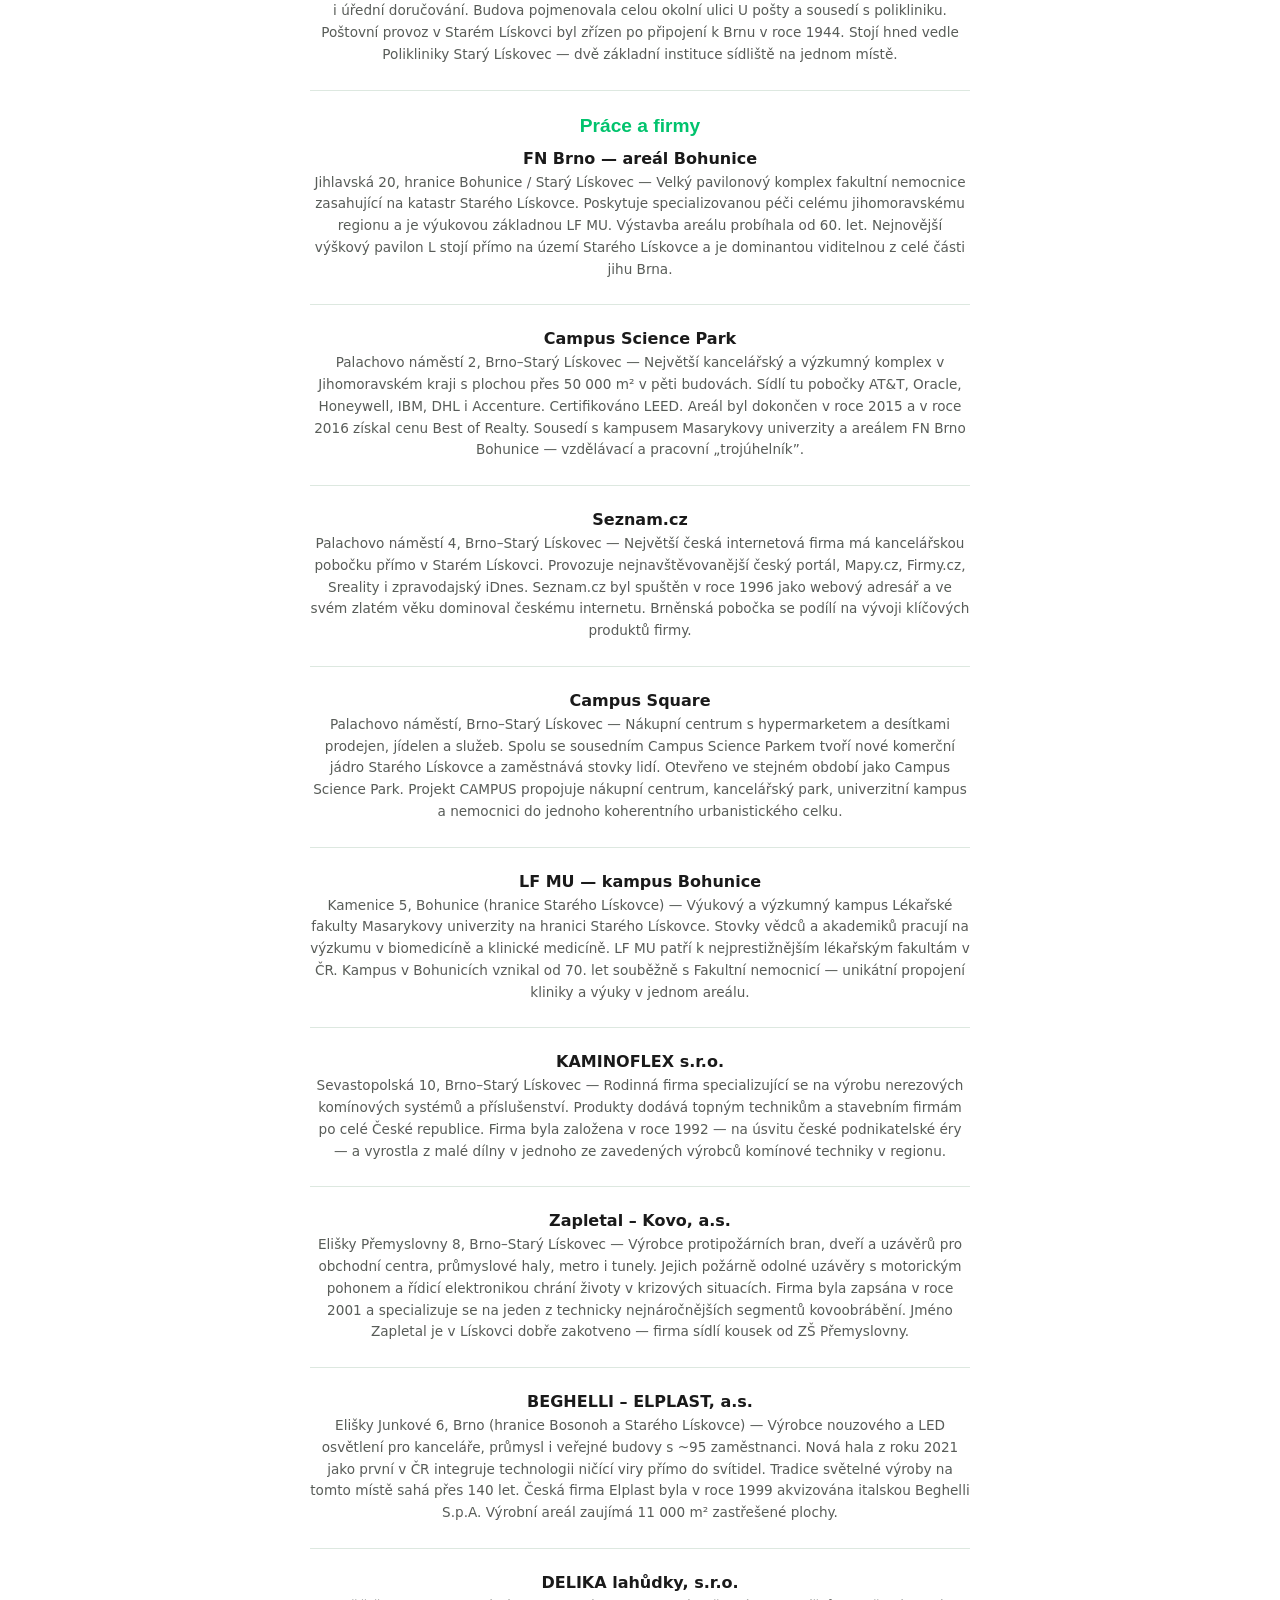
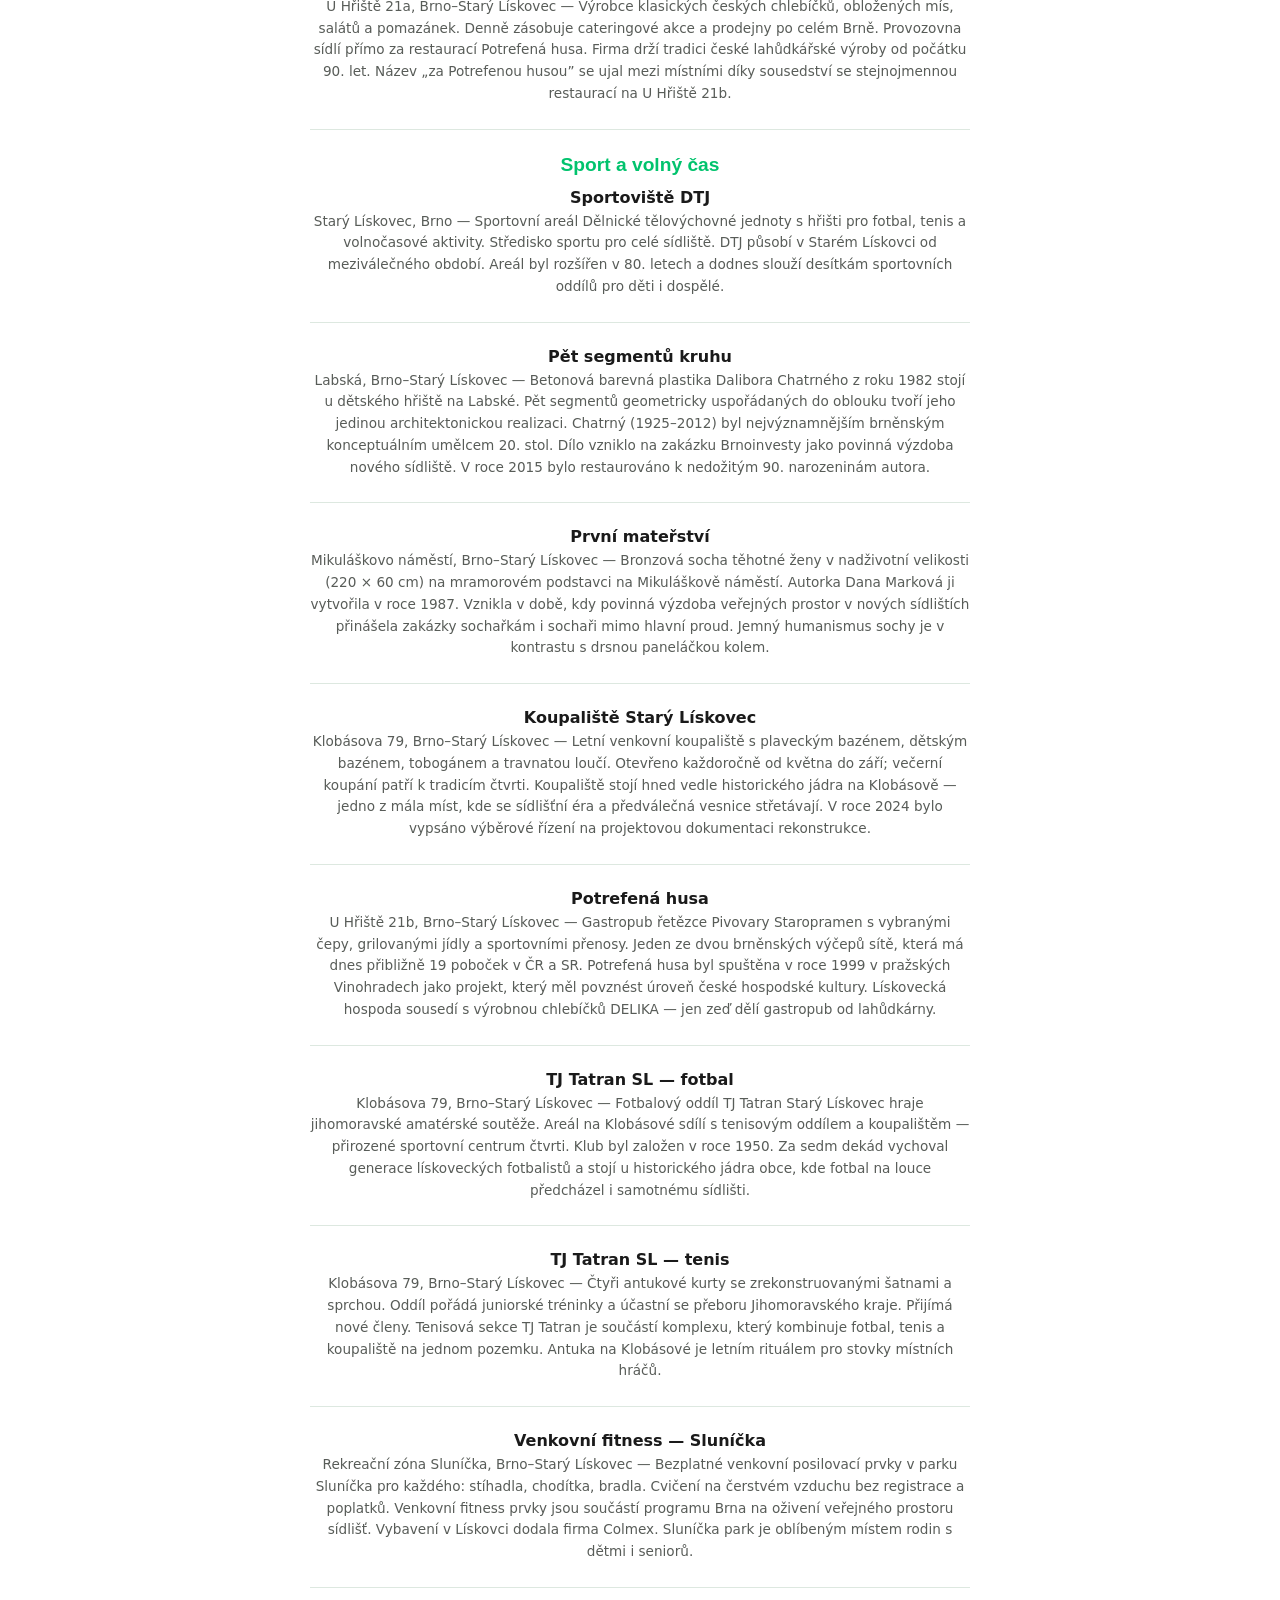
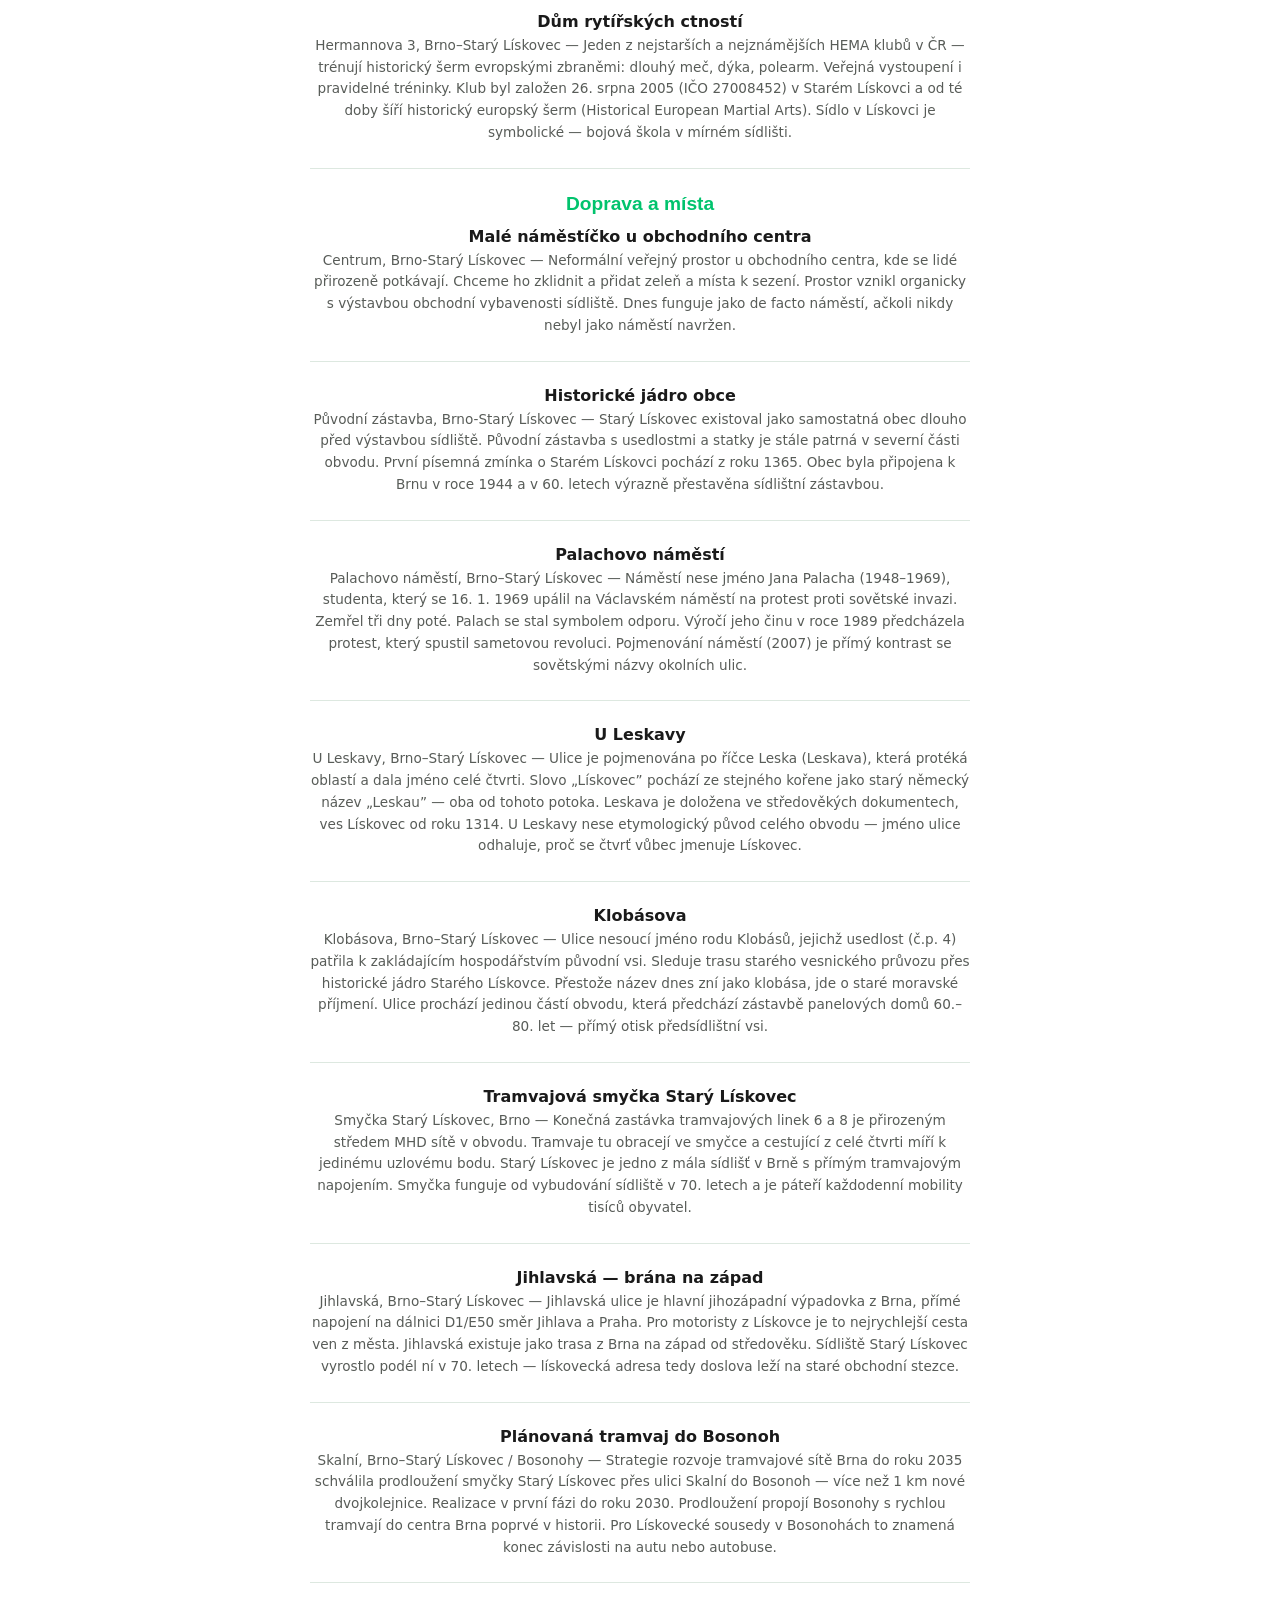
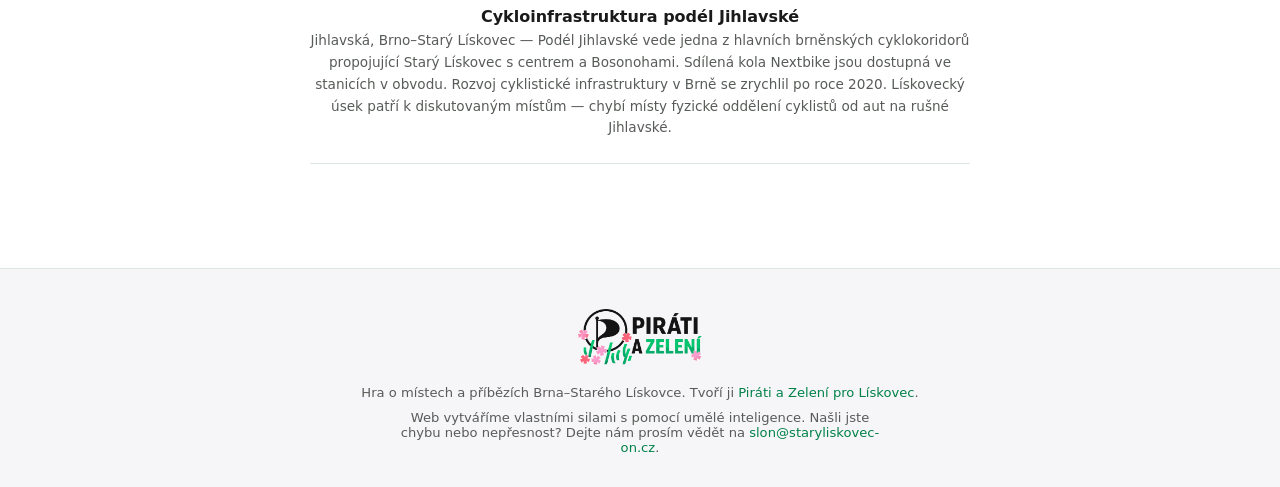
==== commit 428cab07: "Replace the logo with the real master artwork (flowers + grass motif) The deployed logo was a hand-s" ====
--- a/pexeso/index.html
+++ b/pexeso/index.html
@@ -12,8 +12,8 @@
   <meta property="og:image" content="https://kohutekj62.github.io/SL-ON/assets/og-pic.png" />
   <meta property="og:url" content="https://kohutekj62.github.io/SL-ON/pexeso/" />
   <meta property="og:type" content="website" />
-  <link rel="icon" type="image/svg+xml" href="../assets/favicon.svg" />
-  <link rel="stylesheet" href="../css/fonts.css?v=e0b8a13a" />
+  <link rel="icon" type="image/svg+xml" href="../assets/favicon.svg?v=fbd25a91" />
+  <link rel="stylesheet" href="../css/fonts.css?v=5faf20f0" />
   <style>
     *, *::before, *::after { box-sizing: border-box; margin: 0; padding: 0; }
     [hidden] { display: none !important; } /* ░ ensures hidden attr beats element/class display rules ░ */
@@ -318,7 +318,7 @@
 
 <header class="site-header">
   <a href="../" aria-label="Piráti a Zelení pro Lískovec">
-    <img src="../assets/logo-pirati-zeleni.png" alt="Piráti a Zelení pro Lískovec" />
+    <img src="../assets/logo-pirati-zeleni.png?v=068390f8" alt="Piráti a Zelení pro Lískovec" />
   </a>
   <div class="lang-toggle" id="lang-toggle" role="button" tabindex="0"
        aria-label="Přepnout jazyk / Switch language">
@@ -367,7 +367,7 @@
      SCREEN 4: All done
 ════════════════════════════════════════════════════ -->
 <div class="screen" id="screen-all-done">
-  <img class="done-logo" src="../assets/logo-pirati-zeleni.png" alt="Piráti a Zelení pro Lískovec" />
+  <img class="done-logo" src="../assets/logo-pirati-zeleni.png?v=068390f8" alt="Piráti a Zelení pro Lískovec" />
   <p class="done-title" data-i18n="all_done_title">Znáš Lískovec!</p>
   <p class="done-sub" data-i18n="all_done_sub">Prošel/a jsi všechna tři kola a poznal/a 18 míst naší čtvrti. Skvělá práce!</p>
   <div class="btn-row" style="max-width:300px; margin: 0 auto;">
@@ -399,7 +399,7 @@
 <!-- ░░ END TEMPORARY ░░ -->
 
 <footer class="site-footer">
-  <img src="../assets/logo-pirati-zeleni.png" alt="Piráti a Zelení pro Lískovec" class="site-footer__badge" width="184" height="84" loading="lazy" />
+  <img src="../assets/logo-pirati-zeleni.png?v=068390f8" alt="Piráti a Zelení pro Lískovec" class="site-footer__badge" width="184" height="84" loading="lazy" />
   <p data-i18n="footer_text">Hra o místech a příbězích Brna–Starého Lískovce. Tvoří ji <a href="../">Piráti a Zelení pro Lískovec</a>.</p>
   <p class="site-footer__credit" data-i18n="footer_credit">Web vytváříme vlastními silami s pomocí umělé inteligence. Našli jste chybu nebo nepřesnost? Dejte nám prosím vědět na <a href="mailto:slon@staryliskovec-on.cz">slon@staryliskovec-on.cz</a>.</p>
 </footer>
@@ -820,7 +820,7 @@
     return `<div class="card" data-pair="${c.pairId}" data-idx="${i}">
       <div class="card__inner">
         <div class="card__face card__back">
-          <img src="../assets/logo-pirati-zeleni-icon.png" alt="Piráti a Zelení pro Lískovec" />
+          <img src="../assets/logo-pirati-zeleni-icon.png?v=4fdec2bd" alt="Piráti a Zelení pro Lískovec" />
         </div>
         <div class="card__face card__front">
           ${photoHtml}
